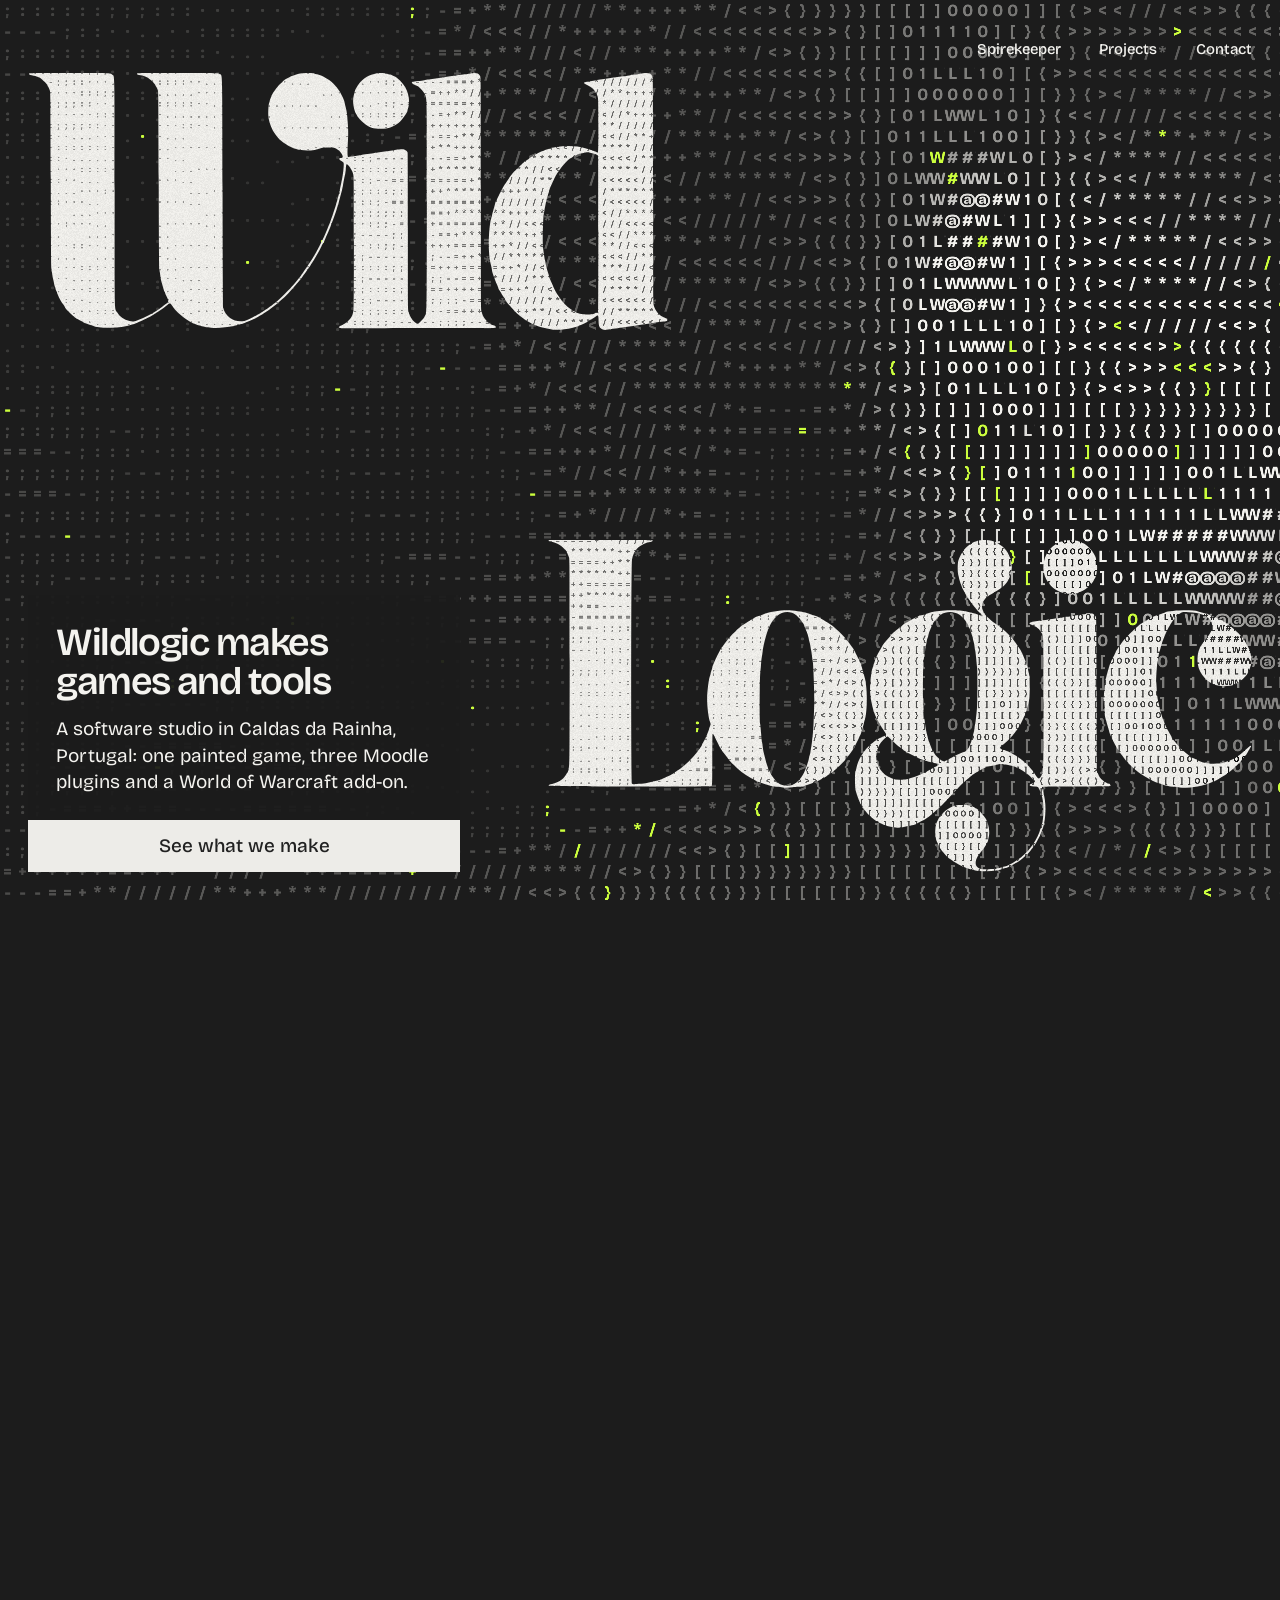
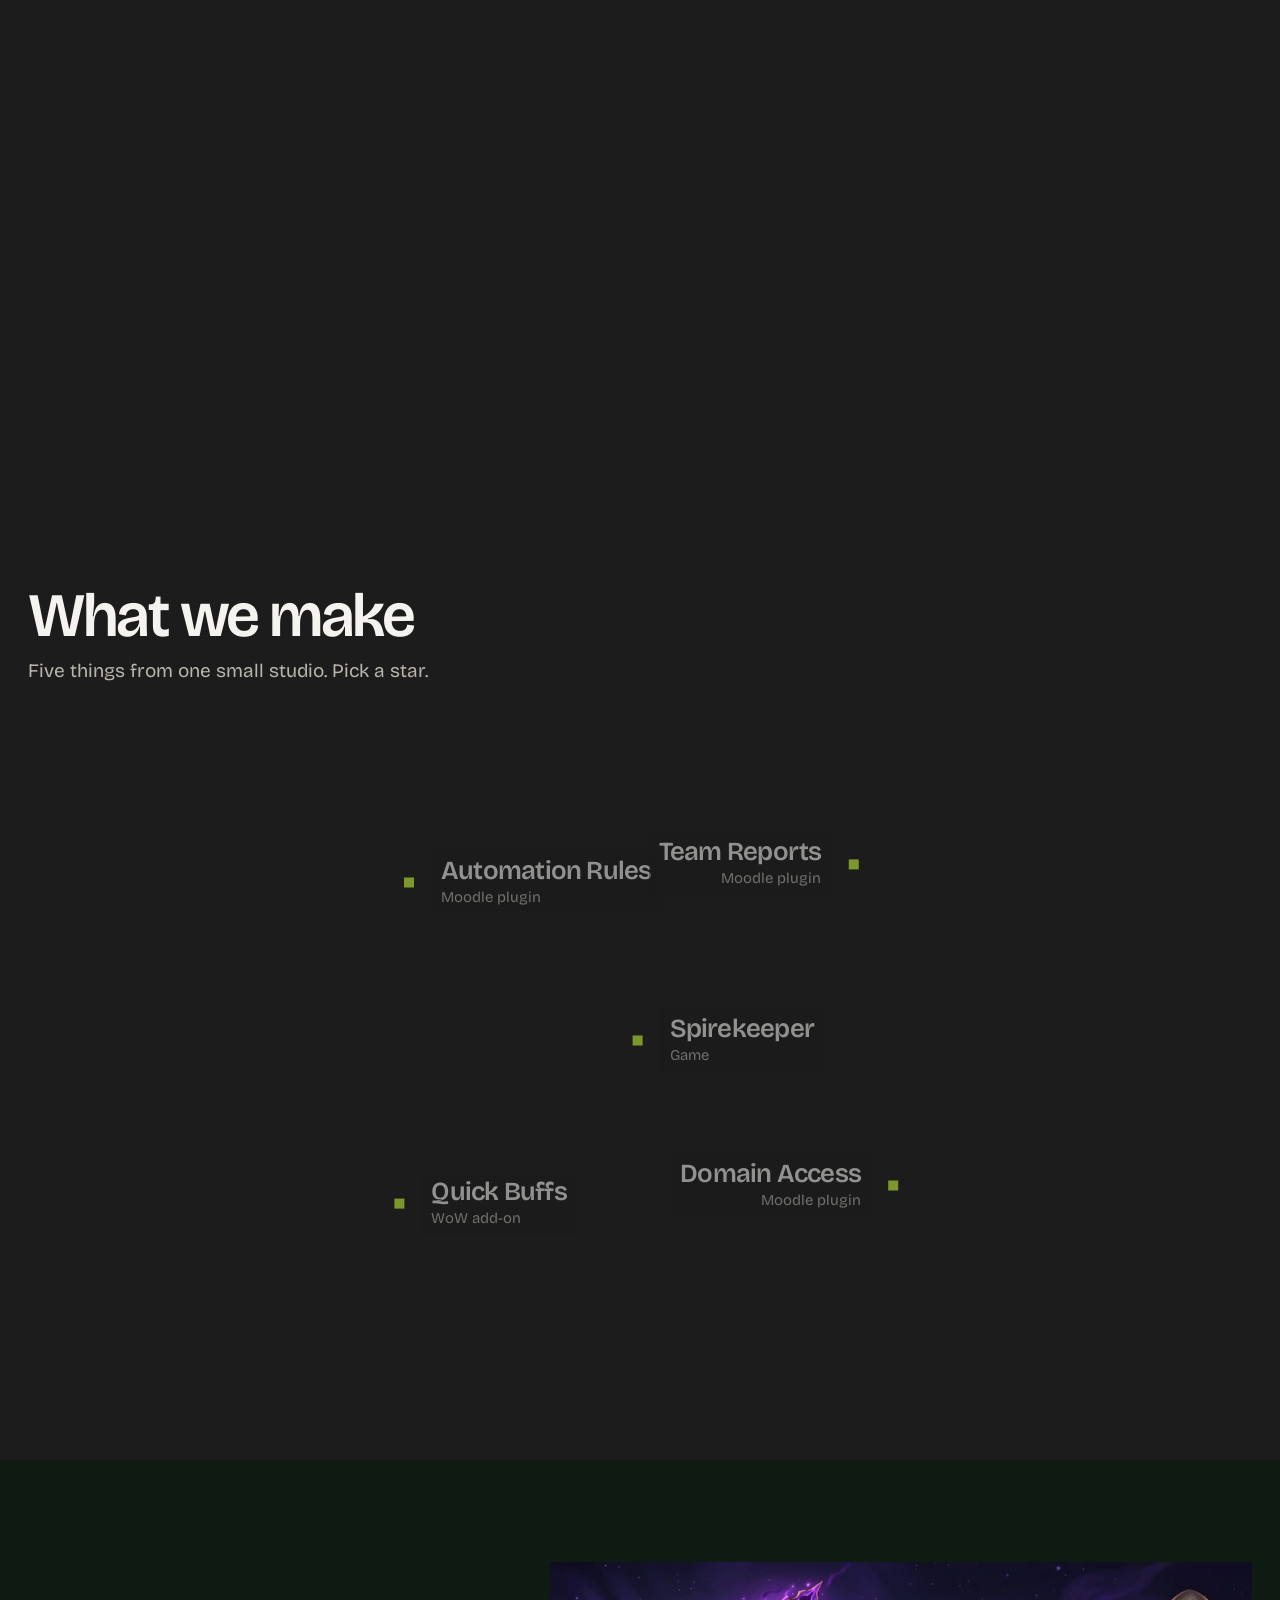
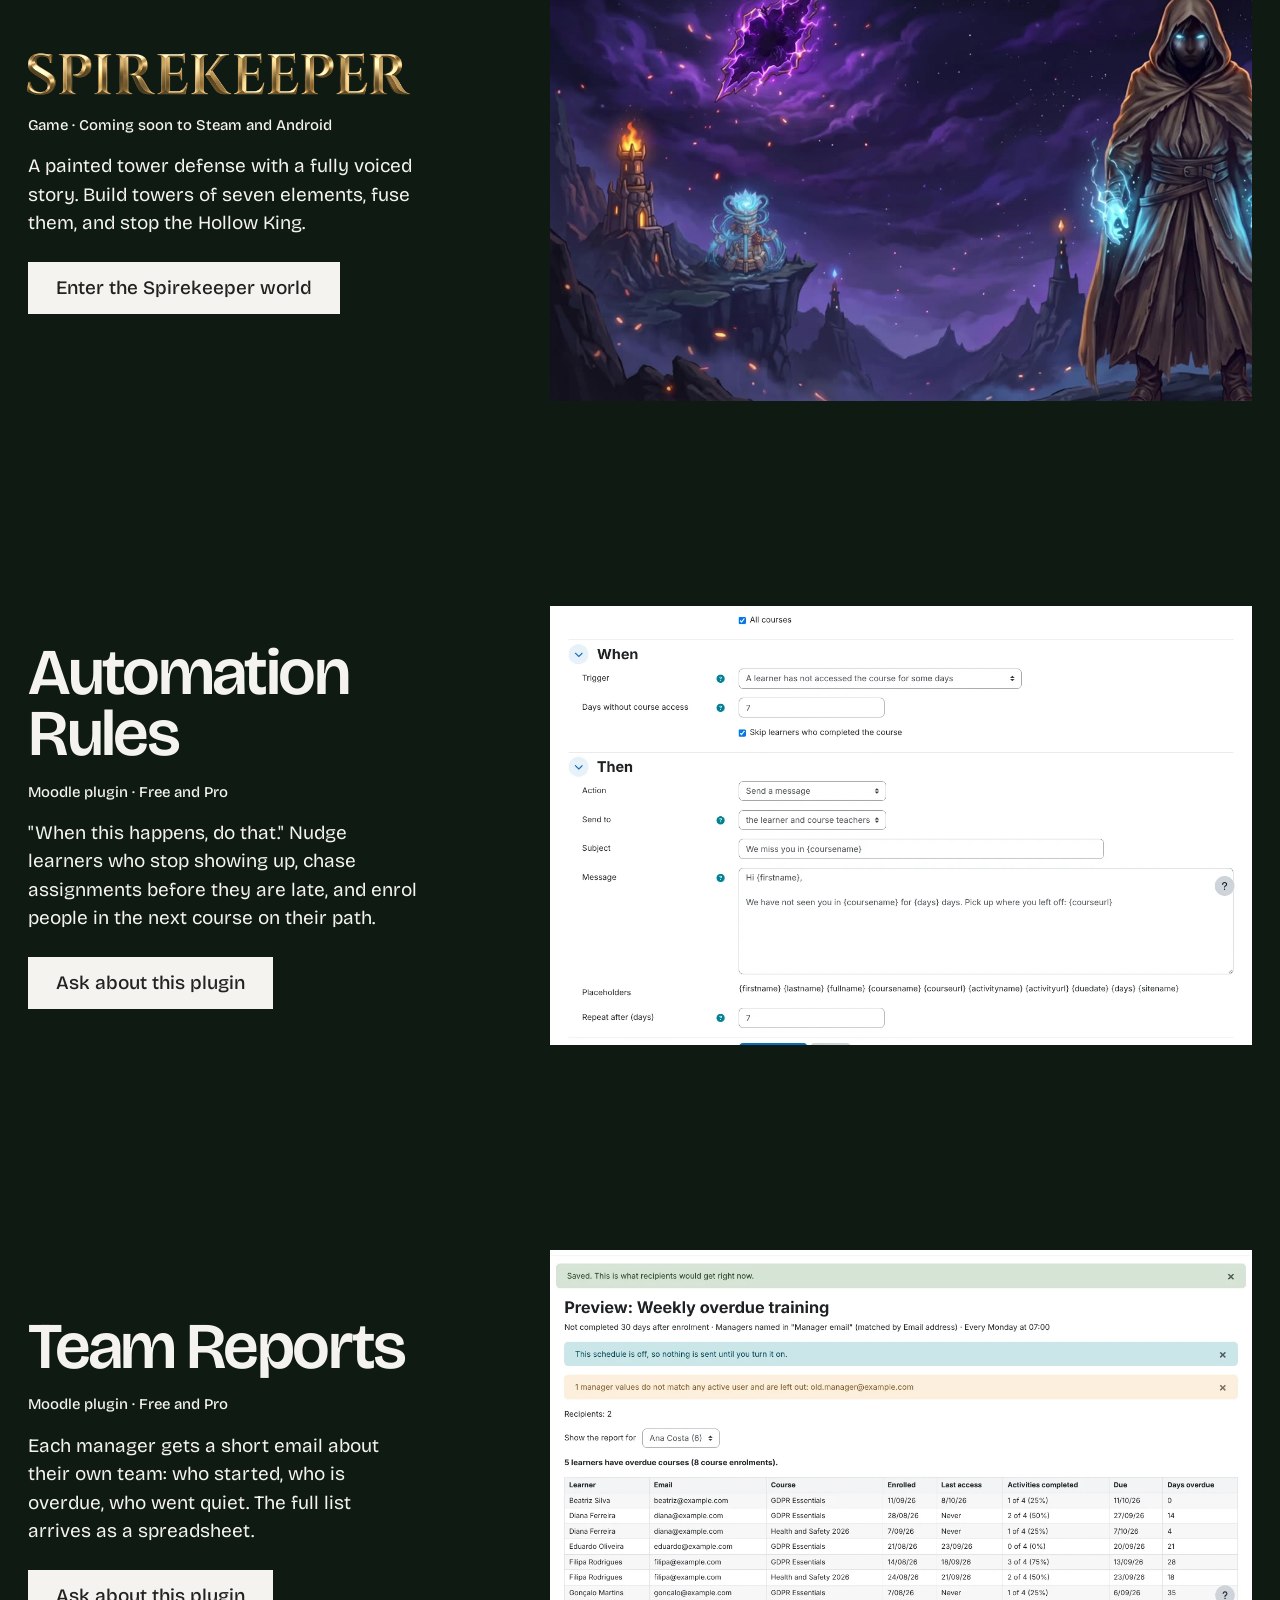
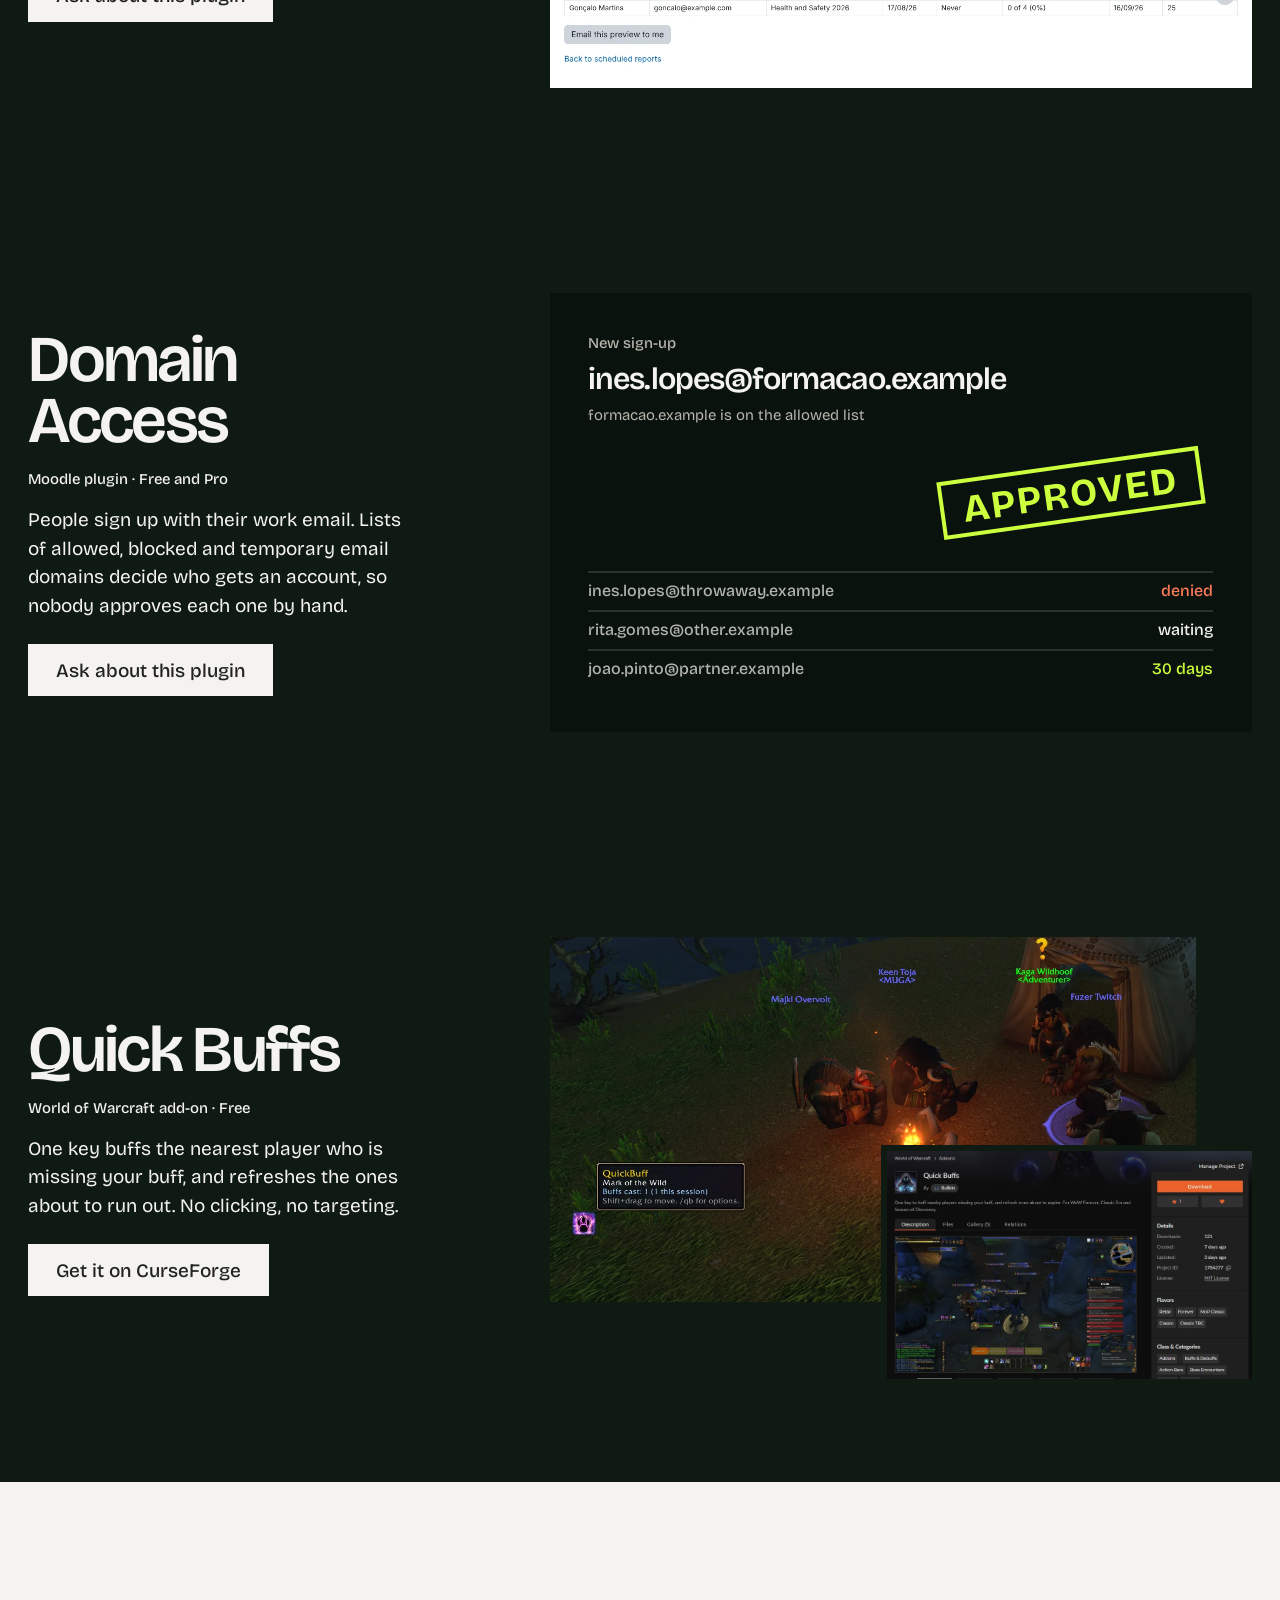
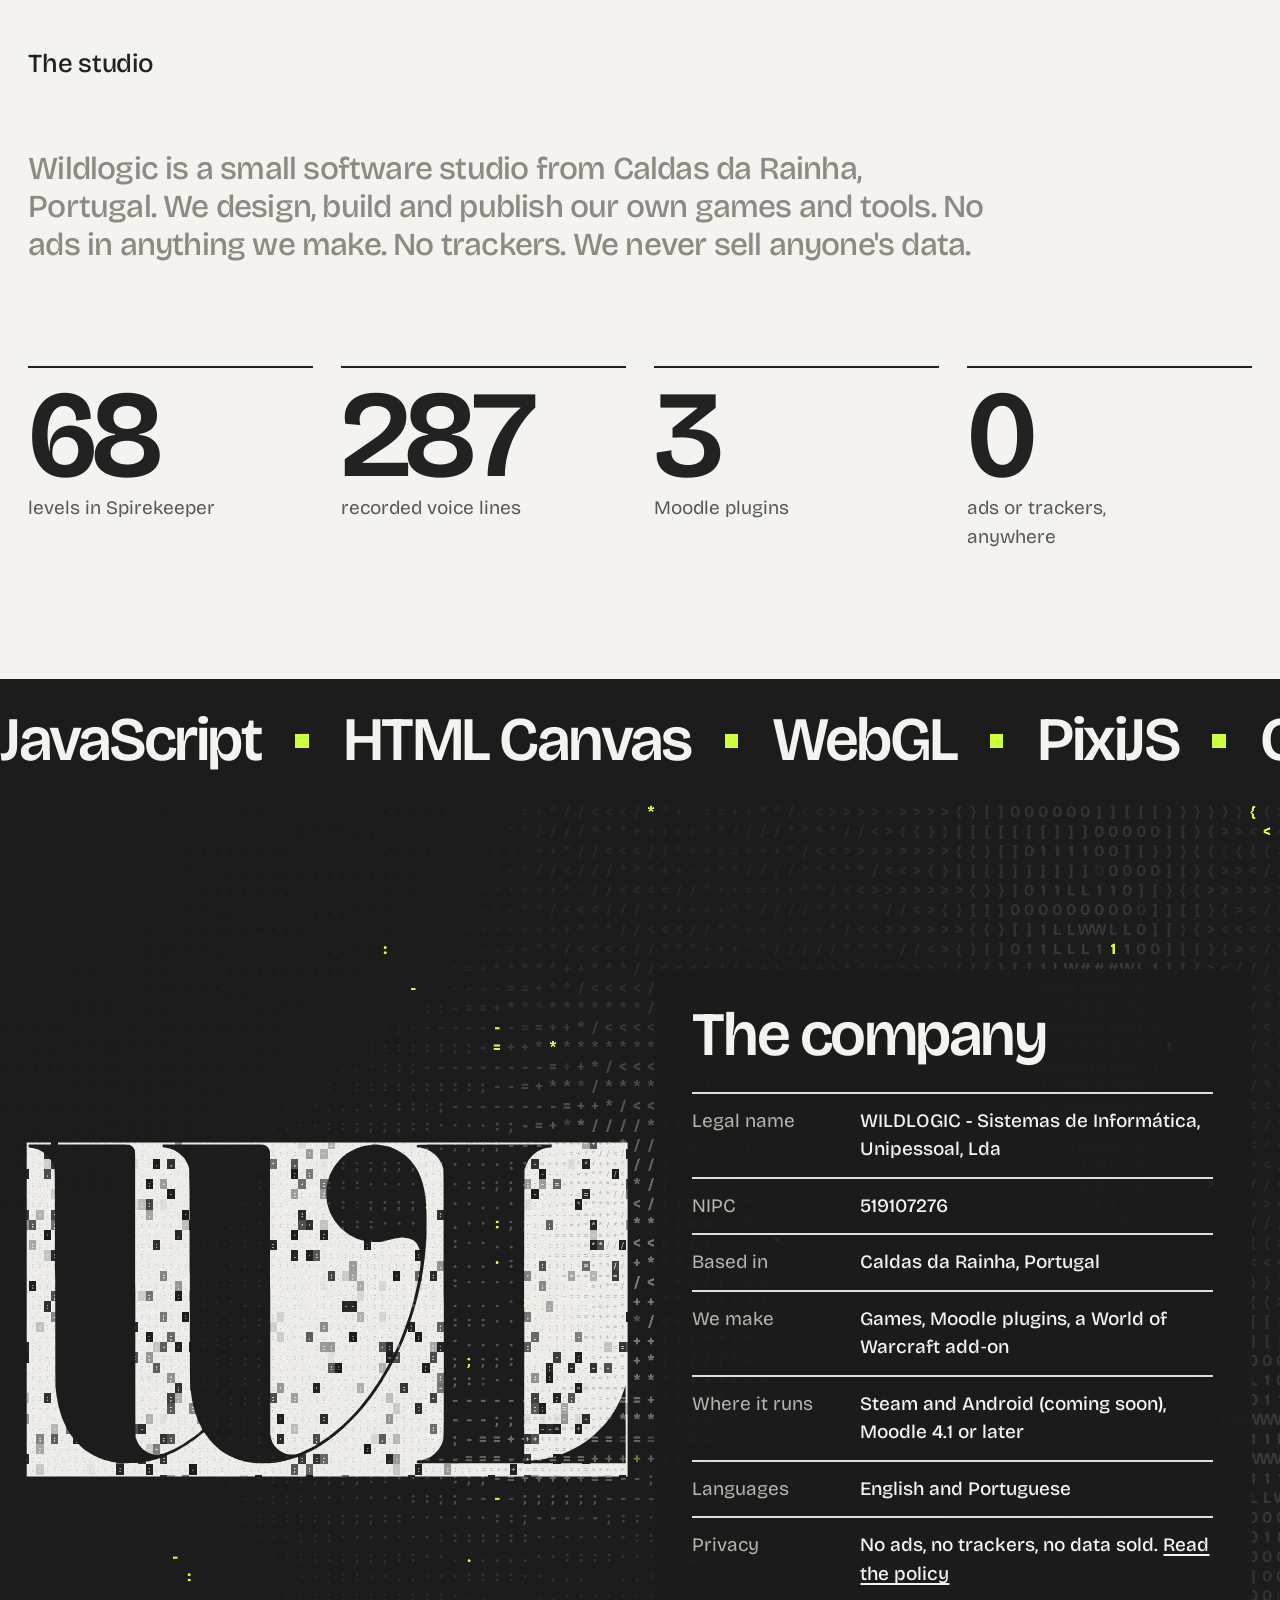
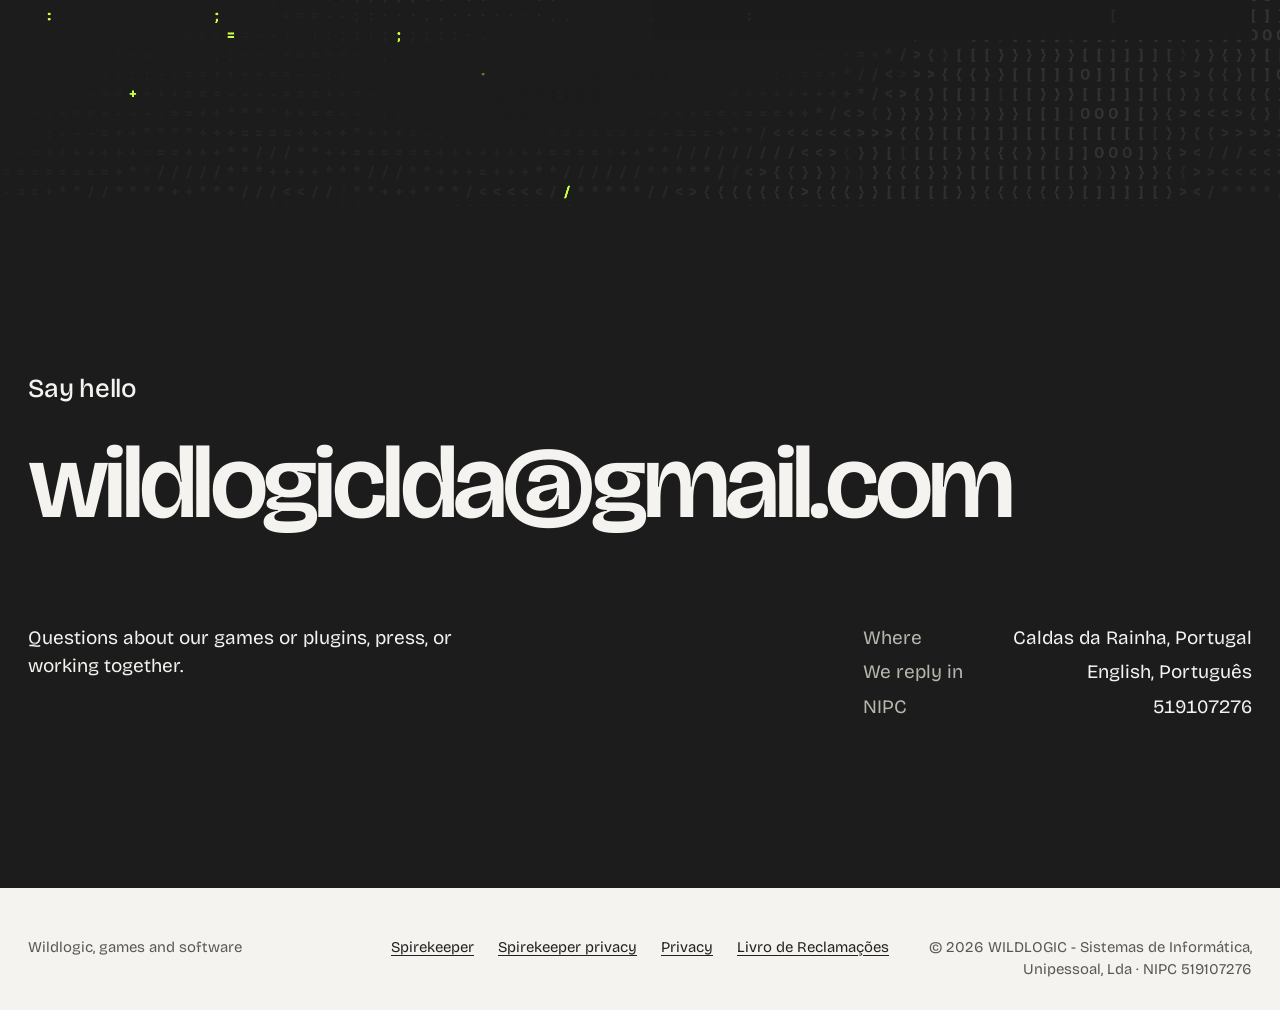
==== index.html @ 626d5bc4 "Projects: live Domain Access desk with stamps, colour blend and shutter reveal between topics, both " ====
<!doctype html>
<html lang="en">
<head>
<meta charset="utf-8">
<meta name="viewport" content="width=device-width, initial-scale=1">
<title>Wildlogic | Games and software from Portugal</title>
<meta name="description" content="Wildlogic is a studio in Caldas da Rainha, Portugal. We make Spirekeeper, Moodle plugins and the Quick Buffs add-on for World of Warcraft.">
<link rel="canonical" href="https://wildlogic.pt/">
<meta name="theme-color" content="#222222">
<meta property="og:type" content="website">
<meta property="og:site_name" content="Wildlogic">
<meta property="og:title" content="Wildlogic | Games and software from Portugal">
<meta property="og:description" content="Wildlogic is a studio in Caldas da Rainha, Portugal. We make Spirekeeper, Moodle plugins and the Quick Buffs add-on for World of Warcraft.">
<meta property="og:url" content="https://wildlogic.pt/">
<meta property="og:image" content="https://wildlogic.pt/assets/img/og.jpg">
<meta name="twitter:card" content="summary_large_image">
<link rel="icon" href="favicon.svg" type="image/svg+xml">
<link rel="apple-touch-icon" href="apple-touch-icon.png">
<link rel="preload" href="assets/fonts/bricolage-grotesque-latin-standard-normal.woff2" as="font" type="font/woff2" crossorigin>
<link rel="stylesheet" href="assets/site.css">
</head>
<body>
<a class="skip" href="#main">Skip to content</a>

<main id="main">
<nav class="nav" aria-label="Main"><a href="spirekeeper/">Spirekeeper</a><a href="./#work">Projects</a><a href="./#contact">Contact</a></nav>
<section class="hero" aria-labelledby="title">
  <div class="hero-stage">
    <canvas aria-hidden="true"></canvas>
    <div class="words" role="img" aria-label="Wild Logic"><span class="word word-wild"><svg aria-hidden="true" focusable="false" xmlns="http://www.w3.org/2000/svg" viewBox="183 90 1613 651"><path fill="currentColor" fill-rule="evenodd" d="M1506.0,739.0C1499.8,738.1 1488.4,735.8 1476.2,732.8C1466.6,730.5 1442.2,719.1 1434.4,713.3C1416.1,699.7 1410.8,695.0 1400.9,683.4C1395.7,677.4 1391.2,672.3 1390.8,672.0C1389.9,671.3 1385.8,665.1 1384.2,662.0C1383.5,660.6 1381.6,657.5 1380.0,655.0C1378.4,652.5 1376.6,649.6 1376.1,648.5C1375.6,647.4 1373.6,644.0 1371.6,641.0C1369.6,638.0 1368.0,635.1 1368.0,634.5C1368.0,634.0 1366.6,630.1 1364.9,626.0C1358.8,611.4 1357.3,607.5 1354.0,597.2C1352.9,593.8 1352.0,590.2 1352.0,589.2C1352.0,588.3 1351.2,583.7 1350.1,579.0C1346.0,561.6 1344.9,554.0 1344.1,535.5C1342.9,509.9 1346.0,469.7 1350.1,458.2C1351.1,455.2 1352.0,452.0 1352.0,450.9C1352.0,449.9 1352.9,446.2 1353.9,442.8C1356.2,435.4 1358.7,426.2 1360.1,420.3C1360.7,418.0 1361.8,415.6 1362.6,414.9C1363.4,414.3 1364.0,413.2 1364.0,412.6C1364.0,410.5 1380.4,378.5 1384.6,372.5C1386.8,369.2 1391.0,363.2 1393.8,359.1C1396.6,355.1 1400.1,350.2 1401.7,348.2C1406.4,342.2 1435.3,314.0 1438.5,312.3C1440.2,311.4 1443.1,309.5 1445.0,308.0C1451.9,302.6 1471.1,291.7 1477.9,289.4C1481.6,288.1 1486.0,286.4 1487.6,285.5C1489.2,284.7 1491.4,284.0 1492.5,284.0C1493.6,284.0 1495.6,283.3 1496.8,282.4C1498.0,281.6 1505.7,279.7 1513.8,278.4C1539.4,274.1 1567.4,275.3 1587.0,281.7C1589.5,282.5 1593.5,283.6 1595.9,284.1C1598.4,284.6 1601.4,285.7 1602.6,286.5C1603.9,287.3 1605.5,288.0 1606.2,288.0C1606.9,288.0 1609.9,289.2 1612.8,290.7C1616.4,292.5 1618.4,293.0 1619.1,292.3C1619.8,291.6 1620.1,269.3 1620.0,223.4C1619.9,155.5 1619.9,155.5 1617.4,149.1C1612.3,136.4 1606.1,129.8 1592.9,123.2C1587.3,120.4 1583.5,117.9 1583.5,117.0C1583.5,115.0 1590.6,113.3 1603.8,112.0C1609.5,111.5 1614.6,110.8 1615.2,110.4C1615.7,110.1 1622.3,109.0 1629.8,108.0C1643.0,106.3 1649.4,105.3 1664.5,103.0C1668.3,102.4 1676.7,101.2 1683.0,100.4C1689.3,99.6 1697.3,98.3 1700.8,97.5C1704.3,96.7 1709.2,96.0 1711.8,96.0C1714.4,96.0 1719.2,95.3 1722.5,94.6C1725.8,93.8 1732.4,92.8 1737.2,92.4C1747.4,91.6 1754.4,94.4 1755.6,99.8C1755.9,101.3 1756.6,103.8 1757.1,105.4C1757.6,107.1 1758.0,221.5 1758.0,389.0C1758.0,573.1 1758.3,671.5 1759.0,675.1C1761.9,690.7 1774.1,704.7 1789.0,709.8C1793.1,711.2 1794.6,712.2 1794.8,713.8C1795.3,716.8 1793.0,717.6 1779.0,719.0C1772.1,719.6 1763.8,720.8 1760.5,721.5C1757.2,722.3 1750.5,723.4 1745.5,724.0C1740.5,724.5 1732.7,725.7 1728.0,726.4C1717.9,728.1 1707.2,729.7 1693.5,731.5C1684.5,732.6 1675.1,734.0 1656.5,737.0C1636.4,740.2 1635.5,740.3 1630.1,737.9C1622.8,734.8 1620.8,730.1 1620.6,716.0C1620.4,701.6 1619.7,700.7 1612.7,706.5C1605.3,712.7 1577.6,728.0 1573.8,728.0C1573.0,728.0 1571.6,728.6 1570.5,729.4C1568.6,730.7 1563.5,732.3 1553.5,734.9C1539.4,738.5 1516.5,740.5 1506.0,739.0ZM973.2,735.2C967.9,735.0 966.0,734.6 966.0,733.5C966.0,731.8 968.7,729.0 970.4,729.0C973.3,729.0 983.8,722.4 989.3,717.2C995.6,711.0 999.4,705.3 1000.9,699.4C1001.4,697.2 1002.4,693.7 1002.9,691.5C1003.6,688.8 1004.0,632.1 1004.0,520.6C1004.0,353.8 1004.0,353.6 1001.9,346.1C998.7,334.6 987.4,319.1 985.0,323.0C984.6,323.6 983.9,328.5 983.6,333.8C983.2,339.2 982.3,346.0 981.5,349.0C979.9,355.7 978.3,363.8 976.5,374.5C975.8,378.9 974.5,385.4 973.6,389.0C972.0,395.1 971.2,398.1 966.0,417.5C960.8,436.5 956.3,449.9 946.4,475.5C945.0,479.4 943.1,484.1 942.2,486.0C939.8,491.6 937.2,497.7 935.1,502.2C934.0,504.6 931.9,509.4 930.5,513.0C929.0,516.6 927.3,520.1 926.7,520.9C926.1,521.6 923.9,525.4 922.0,529.4C917.1,538.9 911.4,549.7 908.7,554.2C907.5,556.2 904.8,560.8 902.7,564.3C900.6,567.9 898.3,571.4 897.5,572.0C896.7,572.7 896.0,573.7 896.0,574.2C896.0,575.1 889.4,584.9 882.1,595.0C879.8,598.0 876.6,602.5 874.8,605.0C868.3,614.3 843.5,643.0 835.2,650.9C813.4,671.7 803.3,680.1 784.0,693.1C772.3,701.0 771.1,701.7 768.0,703.2C766.6,703.9 763.2,705.9 760.5,707.6C757.8,709.3 752.6,711.9 749.0,713.4C745.4,714.9 740.8,717.0 738.8,718.1C736.8,719.1 734.5,720.0 733.8,720.0C733.1,720.0 731.3,720.6 729.9,721.4C727.3,722.7 715.5,726.1 700.0,730.0C684.1,733.9 657.4,735.9 644.0,734.0C640.4,733.5 633.7,732.6 629.0,732.0C624.3,731.3 619.3,730.1 617.8,729.4C616.3,728.6 614.1,728.0 612.8,728.0C611.5,728.0 608.8,727.1 606.7,726.0C604.7,724.9 602.4,724.0 601.8,724.0C594.9,724.0 566.9,704.2 555.9,691.6C552.1,687.3 547.4,681.3 545.4,678.3C541.2,672.0 540.0,671.8 533.8,676.8C527.0,682.2 521.3,686.5 515.0,691.0C510.1,694.5 506.1,697.0 493.2,704.7C487.2,708.3 463.1,720.0 461.8,720.0C461.1,720.0 459.4,720.6 458.0,721.3C450.9,725.0 429.0,730.6 411.5,733.2C394.3,735.7 361.5,734.1 349.0,730.1C346.0,729.1 340.1,727.3 336.0,726.0C328.1,723.6 325.5,722.6 323.0,721.1C313.5,715.3 307.7,712.0 307.1,712.0C304.3,712.0 276.0,685.6 276.0,682.9C276.0,682.4 273.8,678.9 271.2,675.2C268.5,671.5 265.2,666.2 263.7,663.5C259.6,655.4 256.0,647.2 256.0,645.8C256.0,645.1 255.1,643.1 254.0,641.5C252.9,639.9 252.0,637.5 252.0,636.2C252.0,634.9 251.3,632.6 250.5,631.0C249.7,629.4 248.6,625.3 248.1,621.8C247.5,618.3 246.6,613.9 246.0,612.0C245.4,610.1 244.0,601.8 242.8,593.5C240.6,578.6 240.6,577.4 240.0,360.0C239.4,141.5 239.4,141.5 237.2,135.0C235.9,131.5 234.3,127.8 233.5,127.0C232.7,126.1 232.0,124.8 232.0,124.1C232.0,120.4 213.1,103.0 209.1,103.0C208.3,103.0 206.9,102.4 206.1,101.7C204.5,100.3 199.0,98.7 192.0,97.5C186.0,96.4 185.0,95.9 185.0,93.9C185.0,92.0 186.9,92.0 287.3,92.0C389.6,92.0 389.6,92.0 393.7,95.0C401.7,100.9 401.0,73.1 401.0,392.1C401.0,702.1 400.7,683.8 406.4,694.1C413.5,706.7 424.2,714.4 438.7,717.4C445.4,718.8 446.5,718.7 453.9,717.0C462.8,714.8 479.6,707.4 491.5,700.4C493.7,699.1 496.7,697.4 498.2,696.5C501.7,694.5 516.6,684.4 520.2,681.6C521.7,680.5 525.6,677.5 528.9,675.0C537.8,668.3 538.0,667.1 532.6,656.5C530.0,651.7 528.0,646.9 528.0,645.9C528.0,644.9 527.6,643.9 527.1,643.5C526.2,643.0 525.7,641.8 522.0,629.0C517.6,613.9 516.9,610.7 516.0,602.8C515.5,598.2 514.5,592.2 513.8,589.5C512.9,585.7 512.5,530.1 512.0,362.0C511.4,143.6 511.4,139.4 509.4,134.5C508.4,131.8 506.7,128.4 505.7,127.0C504.8,125.7 504.0,124.0 504.0,123.4C504.0,121.7 496.7,113.5 490.4,108.3C483.6,102.5 473.4,98.5 462.5,97.1C458.3,96.6 457.4,96.1 457.2,94.2C456.9,92.0 456.9,92.0 559.2,92.0C661.6,92.0 661.6,92.0 665.8,94.7C673.1,99.4 672.4,74.2 673.0,391.5C673.4,606.2 673.9,680.7 674.8,684.2C681.5,711.3 713.1,725.9 737.7,713.2C738.7,712.6 744.0,710.1 749.5,707.5C755.0,704.9 760.2,702.2 761.0,701.5C761.8,700.8 765.0,699.0 768.0,697.4C771.0,695.9 775.3,693.2 777.5,691.5C779.7,689.8 784.0,686.8 787.0,684.8C790.0,682.8 795.4,678.9 799.0,676.1C802.6,673.3 807.7,669.4 810.3,667.3C815.7,663.1 844.6,634.2 851.2,626.3C864.1,610.9 867.8,606.4 870.7,602.2C872.5,599.6 875.3,595.7 876.9,593.5C879.7,589.8 892.5,570.9 897.6,563.0C909.5,544.5 928.1,508.0 937.6,484.0C939.5,479.3 941.5,474.6 942.0,473.5C943.0,471.3 943.8,469.1 950.4,450.0C956.1,433.6 959.3,423.4 962.0,413.0C963.2,408.3 964.9,402.0 965.8,399.0C966.6,396.0 967.7,391.5 968.1,389.0C969.0,384.2 971.3,372.8 973.6,362.0C976.8,347.0 979.3,322.2 978.1,318.7C977.7,317.7 975.2,315.6 972.5,314.2C966.3,310.9 965.3,306.5 970.5,306.4C977.0,306.3 977.5,303.7 972.9,295.5C969.4,289.3 965.9,286.1 958.6,282.2C953.7,279.6 952.9,279.5 939.5,279.7C931.4,279.8 924.2,280.3 922.5,281.0C904.1,288.4 877.5,289.5 858.4,283.8C841.5,278.7 820.5,265.5 812.2,254.7C810.7,252.7 807.7,248.8 805.4,245.8C798.0,236.2 791.5,220.5 788.9,206.0C787.3,197.4 788.3,171.2 790.3,167.5C791.2,165.8 792.0,163.4 792.0,162.0C792.0,160.6 792.9,157.8 794.0,155.7C795.1,153.7 796.0,151.5 796.0,150.9C796.0,146.7 810.1,126.6 817.9,119.6C819.8,117.9 822.3,115.6 823.4,114.5C830.6,107.3 848.0,98.7 862.5,94.9C872.8,92.3 901.4,91.4 904.1,93.7C904.9,94.3 907.7,95.1 910.4,95.5C918.1,96.7 932.2,103.3 942.5,110.5C955.1,119.4 968.7,136.7 975.1,152.0C975.7,153.4 976.9,155.9 977.7,157.7C978.6,159.4 979.6,162.6 980.1,164.7C980.5,166.8 981.7,171.4 982.5,175.0C986.5,191.1 987.1,195.4 988.6,218.6C989.8,238.5 989.9,246.7 989.1,260.7C987.5,286.2 987.6,302.9 989.4,303.6C990.2,303.9 993.5,303.5 996.7,302.6C1000.0,301.8 1006.7,300.8 1011.6,300.4C1016.5,300.0 1021.5,299.3 1022.8,298.9C1024.1,298.4 1031.0,297.3 1038.2,296.5C1045.5,295.6 1053.2,294.5 1055.4,294.0C1057.7,293.5 1063.5,292.6 1068.5,292.0C1073.5,291.5 1081.1,290.4 1085.5,289.6C1089.9,288.7 1095.3,288.0 1097.5,288.0C1099.7,288.0 1104.2,287.3 1107.5,286.5C1110.8,285.7 1117.1,284.8 1121.5,284.5C1129.1,283.9 1129.7,284.0 1134.1,286.9C1137.5,289.1 1138.9,290.7 1139.4,293.0C1139.7,294.8 1140.0,384.2 1140.0,491.8C1140.0,687.3 1140.0,687.3 1142.2,695.4C1144.4,703.2 1145.8,706.1 1151.7,714.4C1154.9,718.7 1162.0,724.0 1164.7,724.0C1166.6,724.0 1176.8,714.0 1180.9,708.1C1182.2,706.2 1184.2,702.0 1185.4,698.6C1187.5,692.5 1187.5,692.5 1187.8,427.5C1188.1,133.5 1188.6,156.9 1181.7,143.7C1177.6,135.8 1165.9,124.0 1162.3,124.0C1159.6,124.0 1150.0,118.4 1150.0,116.9C1150.0,114.7 1150.6,114.5 1165.7,112.5C1171.9,111.7 1178.9,110.6 1181.2,110.1C1183.6,109.6 1188.9,108.8 1193.0,108.5C1197.1,108.1 1204.9,107.0 1210.2,105.9C1215.5,104.9 1221.7,104.0 1224.0,104.0C1226.3,104.0 1231.1,103.3 1234.8,102.5C1238.5,101.7 1246.0,100.6 1251.5,100.0C1257.0,99.4 1263.1,98.5 1265.0,98.0C1266.9,97.5 1273.4,96.6 1279.3,96.0C1285.2,95.4 1291.2,94.5 1292.5,94.0C1293.8,93.5 1298.9,92.8 1303.7,92.5C1313.9,91.8 1317.9,93.2 1321.7,98.9C1324.0,102.3 1324.0,102.3 1324.0,394.3C1324.0,685.8 1324.0,686.2 1326.1,694.8C1328.8,705.9 1332.7,712.1 1343.8,722.1C1346.8,724.8 1353.0,728.0 1355.4,728.0C1358.7,728.0 1362.5,731.3 1361.7,733.3C1361.1,734.9 1353.9,735.0 1271.3,735.1C1221.9,735.2 1136.3,735.3 1081.0,735.4C1025.7,735.4 977.2,735.4 973.2,735.2ZM1610.7,698.0C1612.8,696.9 1615.5,696.0 1616.7,696.0C1617.9,696.0 1619.1,695.6 1619.5,695.1C1619.8,694.6 1620.0,605.6 1620.0,497.3C1620.1,313.6 1620.0,300.4 1618.4,299.3C1616.5,297.9 1610.4,296.0 1599.2,293.4C1592.1,291.6 1591.8,291.7 1582.7,293.8C1577.7,295.0 1572.5,296.0 1571.2,296.0C1569.9,296.0 1565.3,298.1 1560.9,300.8C1556.5,303.4 1551.5,306.3 1549.8,307.2C1539.1,313.0 1516.6,341.6 1508.5,359.5C1506.5,363.9 1503.8,369.8 1502.5,372.5C1498.5,381.0 1496.0,387.2 1496.0,388.9C1496.0,389.8 1495.1,393.2 1494.0,396.5C1489.3,411.0 1488.4,415.1 1482.4,449.0C1480.4,460.5 1479.3,519.6 1480.8,533.0C1482.2,544.7 1484.9,562.2 1485.6,564.0C1485.9,564.8 1486.8,569.1 1487.5,573.5C1488.3,577.9 1489.5,583.5 1490.3,586.0C1494.6,598.9 1496.0,603.7 1496.0,605.1C1496.0,606.7 1498.0,611.8 1502.2,621.0C1503.4,623.5 1505.1,627.3 1506.0,629.5C1509.4,637.2 1513.1,644.5 1514.9,647.0C1515.9,648.4 1519.4,653.5 1522.6,658.4C1537.3,680.8 1561.3,698.0 1581.0,700.4C1589.8,701.5 1606.8,700.1 1610.7,698.0ZM1058.5,232.0C1044.8,230.3 1033.6,223.8 1019.3,209.1C1015.9,205.6 1012.8,201.8 1012.4,200.6C1012.1,199.5 1011.2,197.8 1010.5,197.0C1006.6,192.6 1002.0,174.2 1002.0,163.3C1002.0,152.2 1006.6,133.9 1010.7,128.9C1011.4,128.1 1012.0,127.0 1012.0,126.7C1012.0,126.3 1014.0,123.3 1016.3,120.0C1026.8,105.7 1042.3,96.4 1062.0,92.8C1068.9,91.6 1084.6,92.5 1089.4,94.5C1091.3,95.3 1094.0,96.0 1095.3,96.0C1096.7,96.0 1098.9,96.9 1100.3,98.0C1101.7,99.1 1103.4,100.0 1104.1,100.0C1106.6,100.0 1116.7,107.5 1123.5,114.5C1139.5,130.8 1147.1,159.0 1141.1,179.0C1139.9,182.7 1139.0,186.5 1139.0,187.4C1139.0,190.9 1128.9,206.1 1121.8,213.0C1114.5,220.1 1108.5,223.9 1095.6,229.4C1088.3,232.6 1072.1,233.7 1058.5,232.0Z"/></svg></span><span class="word word-logic"><svg aria-hidden="true" focusable="false" xmlns="http://www.w3.org/2000/svg" viewBox="71 765 1837 869"><path fill="currentColor" fill-rule="evenodd" d="M1198.0,1631.9C1192.8,1631.5 1186.5,1630.5 1184.1,1629.6C1181.7,1628.7 1178.9,1628.0 1177.9,1628.0C1168.9,1628.0 1136.7,1613.2 1124.3,1603.3C1122.0,1601.5 1119.8,1600.0 1119.3,1600.0C1117.7,1600.0 1103.3,1584.6 1097.8,1577.0C1094.8,1572.9 1091.1,1566.3 1089.5,1562.5C1088.0,1558.7 1086.3,1554.9 1085.7,1554.2C1084.2,1552.3 1081.6,1535.5 1081.7,1527.5C1081.7,1512.4 1087.2,1497.9 1097.4,1485.3C1104.1,1477.1 1112.3,1470.6 1121.5,1466.0C1133.6,1460.1 1136.7,1459.5 1153.7,1459.6C1168.0,1459.7 1169.4,1459.8 1176.2,1462.5C1180.2,1464.1 1184.2,1465.9 1185.0,1466.6C1185.8,1467.2 1187.6,1468.1 1188.9,1468.5C1194.1,1470.1 1210.3,1488.0 1214.9,1497.2C1222.0,1511.7 1224.8,1530.8 1221.5,1543.3C1220.7,1546.5 1220.0,1549.8 1220.0,1550.7C1220.0,1554.9 1210.5,1571.1 1203.0,1579.6C1184.5,1600.5 1182.1,1618.5 1196.9,1625.3C1206.1,1629.6 1246.1,1627.1 1256.9,1621.6C1258.5,1620.7 1260.8,1620.0 1262.0,1620.0C1265.2,1620.0 1275.3,1615.5 1286.9,1608.7C1314.2,1593.1 1334.6,1570.8 1349.4,1540.5C1352.9,1533.2 1354.2,1529.6 1358.0,1517.0C1359.2,1512.9 1360.6,1508.2 1361.2,1506.5C1361.8,1504.8 1362.8,1496.5 1363.6,1488.0C1366.0,1459.3 1362.9,1437.8 1353.3,1418.3C1350.0,1411.5 1350.2,1411.6 1339.1,1411.0C1331.5,1410.6 1329.5,1410.2 1328.6,1408.7C1327.3,1406.5 1330.0,1404.0 1333.6,1404.0C1336.1,1404.0 1341.0,1400.4 1341.0,1398.6C1341.0,1396.7 1328.3,1383.4 1321.0,1377.5C1306.1,1365.5 1287.1,1356.8 1272.0,1354.9C1268.4,1354.5 1262.7,1353.6 1259.2,1353.0C1254.1,1352.1 1251.9,1352.2 1247.7,1353.4C1244.8,1354.3 1238.5,1355.6 1233.5,1356.4C1216.1,1359.4 1214.2,1360.0 1202.4,1366.8C1196.0,1370.5 1188.3,1374.8 1185.4,1376.5C1182.5,1378.2 1176.6,1382.6 1172.3,1386.4C1168.0,1390.2 1161.4,1396.0 1157.5,1399.4C1153.7,1402.7 1149.0,1407.3 1147.0,1409.4C1145.1,1411.5 1140.6,1416.3 1137.0,1420.0C1133.4,1423.7 1124.7,1433.0 1117.5,1440.6C1096.6,1462.9 1094.0,1465.4 1070.5,1485.7C1063.3,1491.8 1055.2,1497.3 1048.0,1500.8C1044.1,1502.8 1033.8,1508.4 1031.0,1510.1C1029.6,1511.0 1022.9,1512.7 1016.0,1514.0C1009.1,1515.2 1000.2,1516.9 996.2,1517.7C991.8,1518.6 986.6,1519.0 983.2,1518.7C971.6,1517.6 958.2,1515.1 955.2,1513.6C953.5,1512.7 951.3,1512.0 950.3,1512.0C949.3,1512.0 945.5,1510.5 942.0,1508.6C938.4,1506.7 933.1,1503.9 930.2,1502.4C922.3,1498.2 907.5,1485.4 901.8,1477.8C900.8,1476.5 898.1,1473.1 895.8,1470.1C888.8,1461.1 882.2,1448.1 878.4,1435.5C877.1,1431.1 875.2,1425.1 874.3,1422.1C872.0,1414.9 871.7,1375.3 873.9,1370.5C874.6,1368.8 875.8,1364.8 876.5,1361.5C881.3,1339.8 896.5,1315.5 915.2,1299.9C922.9,1293.5 937.2,1284.0 939.2,1284.0C940.0,1284.0 941.1,1283.5 941.6,1283.0C942.2,1282.4 945.1,1281.1 948.1,1280.1C954.5,1277.8 955.2,1276.0 951.6,1271.0C939.2,1253.6 926.6,1231.3 923.5,1221.0C923.1,1219.6 922.4,1218.0 922.0,1217.5C921.5,1217.0 920.7,1214.2 920.2,1211.5C919.6,1208.8 918.4,1204.0 917.6,1201.0C911.1,1177.3 909.8,1150.1 913.9,1125.0C914.4,1122.0 915.1,1116.8 915.5,1113.5C915.9,1110.2 917.0,1105.6 918.0,1103.2C919.1,1100.8 920.2,1097.2 920.6,1095.2C921.0,1093.2 921.8,1090.4 922.5,1089.0C923.2,1087.6 924.2,1084.4 924.9,1081.8C925.9,1077.5 930.5,1067.9 936.3,1057.7C937.5,1055.7 940.0,1051.2 941.9,1047.7C945.4,1041.2 951.9,1032.8 962.0,1022.0C965.3,1018.4 968.0,1015.2 968.0,1014.9C968.0,1013.3 977.0,1005.2 985.8,998.7C987.5,997.5 991.9,994.0 995.7,990.9C999.4,987.8 1003.7,984.7 1005.2,983.9C1006.7,983.1 1011.8,980.4 1016.7,977.9C1021.5,975.4 1028.0,972.1 1031.0,970.6C1034.0,969.1 1037.4,967.3 1038.5,966.7C1039.6,966.1 1042.8,965.1 1045.5,964.4C1050.5,963.1 1057.7,960.9 1063.5,958.9C1072.3,955.8 1086.7,953.4 1106.1,951.9C1123.8,950.5 1154.4,951.8 1161.6,954.3C1163.7,955.1 1167.9,956.0 1170.9,956.4C1173.9,956.8 1177.6,957.8 1179.1,958.6C1180.6,959.3 1183.1,960.0 1184.5,960.0C1185.9,960.0 1188.7,960.8 1190.8,961.9C1192.8,962.9 1196.0,964.1 1197.7,964.5C1199.5,964.8 1201.2,965.6 1201.5,966.1C1202.2,967.2 1206.0,967.3 1206.0,966.2C1206.0,965.4 1200.6,959.5 1198.7,958.3C1196.4,956.8 1183.8,942.4 1177.1,933.5C1170.6,924.9 1161.1,910.2 1158.4,904.5C1156.9,901.2 1155.1,897.8 1154.4,897.0C1153.7,896.2 1152.5,893.7 1151.7,891.5C1146.5,877.5 1144.7,872.2 1144.0,868.1C1143.5,865.6 1142.6,861.2 1141.9,858.5C1139.9,849.9 1140.2,827.4 1142.4,821.0C1149.6,800.0 1162.7,783.3 1177.5,776.3C1179.2,775.5 1181.6,774.2 1183.0,773.5C1184.4,772.7 1186.3,772.0 1187.3,772.0C1188.3,772.0 1190.5,771.2 1192.3,770.3C1197.9,767.4 1220.1,767.2 1229.2,770.0C1250.1,776.4 1266.8,790.3 1273.9,807.0C1275.7,811.1 1277.5,815.3 1278.1,816.3C1278.6,817.3 1279.5,821.5 1280.0,825.8C1280.6,830.0 1281.3,834.9 1281.6,836.5C1282.7,842.8 1278.2,862.6 1273.9,870.0C1273.4,870.8 1272.1,873.2 1271.0,875.3C1265.2,886.0 1251.2,897.3 1231.4,907.5C1219.5,913.5 1210.3,921.6 1206.2,929.8C1203.3,935.4 1203.2,945.8 1206.0,951.5C1207.1,953.7 1207.9,955.9 1208.0,956.4C1208.1,959.9 1224.9,976.4 1236.5,984.5C1255.9,998.0 1264.2,1004.9 1277.3,1018.5C1283.0,1024.5 1295.2,1040.7 1299.6,1048.1C1300.2,1049.2 1301.4,1050.8 1302.2,1051.7C1305.9,1056.1 1318.2,1084.2 1319.9,1092.2C1320.4,1094.3 1321.2,1096.6 1321.9,1097.3C1322.5,1098.1 1323.3,1100.9 1323.6,1103.6C1323.9,1106.3 1325.1,1112.1 1326.3,1116.5C1328.1,1123.6 1328.3,1127.7 1328.4,1151.5C1328.4,1179.6 1327.4,1188.6 1322.3,1204.0C1321.5,1206.5 1320.5,1210.3 1320.0,1212.5C1319.5,1214.7 1318.4,1217.8 1317.6,1219.5C1316.7,1221.2 1316.0,1223.2 1316.0,1224.0C1316.0,1224.9 1315.4,1226.4 1314.6,1227.5C1313.9,1228.6 1311.7,1233.2 1309.7,1237.7C1307.7,1242.2 1304.8,1247.8 1303.3,1250.2C1301.8,1252.6 1300.0,1255.6 1299.3,1257.0C1298.6,1258.4 1296.8,1261.1 1295.2,1263.1C1283.6,1278.4 1280.3,1282.5 1275.2,1287.6C1267.7,1295.2 1253.0,1308.0 1251.9,1308.0C1251.4,1308.0 1251.0,1308.9 1251.0,1310.0C1251.0,1312.1 1257.4,1316.0 1260.9,1316.0C1263.9,1316.0 1278.4,1322.6 1290.5,1329.5C1297.7,1333.6 1320.2,1350.8 1321.7,1353.3C1322.1,1354.1 1325.3,1357.8 1328.7,1361.6C1336.6,1370.3 1340.0,1374.6 1340.0,1375.6C1340.0,1376.1 1342.2,1379.7 1344.8,1383.5C1351.5,1393.3 1352.9,1393.1 1359.5,1382.0C1364.5,1373.5 1364.5,1373.5 1364.5,1197.0C1364.5,1020.5 1364.5,1020.5 1360.7,1013.0C1354.2,1000.0 1347.7,994.7 1330.2,987.9C1323.7,985.3 1331.0,981.3 1344.5,980.0C1348.9,979.6 1357.2,978.5 1363.0,977.6C1384.4,974.2 1392.7,973.0 1401.5,972.0C1406.5,971.5 1412.0,970.6 1413.8,970.1C1415.5,969.6 1420.7,968.8 1425.3,968.5C1429.8,968.1 1436.0,967.2 1439.0,966.4C1442.0,965.7 1449.3,964.6 1455.1,964.0C1460.9,963.4 1467.2,962.5 1469.1,962.0C1471.0,961.4 1477.0,960.7 1482.6,960.3C1492.6,959.7 1492.6,959.7 1496.4,963.0C1498.5,964.9 1500.7,967.5 1501.3,968.9C1502.2,970.8 1502.6,1023.8 1503.0,1172.6C1503.5,1356.8 1503.6,1373.9 1505.1,1375.6C1506.0,1376.7 1507.1,1378.6 1507.5,1379.8C1510.4,1389.4 1525.3,1402.2 1536.1,1404.4C1539.0,1405.0 1540.4,1408.2 1538.7,1409.9C1537.9,1410.7 1511.4,1411.0 1449.3,1411.0C1373.6,1411.0 1360.9,1411.2 1360.4,1412.4C1360.1,1413.2 1360.7,1416.9 1361.9,1420.7C1366.8,1437.6 1368.0,1443.4 1369.0,1456.3C1370.3,1473.0 1368.8,1496.9 1365.9,1507.5C1360.4,1526.8 1356.7,1538.0 1354.9,1540.5C1354.4,1541.1 1352.0,1545.6 1349.5,1550.5C1344.3,1560.6 1339.0,1569.0 1336.5,1571.0C1335.6,1571.8 1332.8,1575.2 1330.3,1578.7C1324.6,1586.7 1303.7,1605.0 1296.0,1608.8C1294.6,1609.5 1292.3,1610.8 1290.8,1611.8C1286.1,1614.9 1277.0,1620.0 1276.3,1620.0C1275.8,1620.1 1273.7,1620.9 1271.5,1622.0C1269.3,1623.1 1266.7,1623.9 1265.7,1624.0C1264.7,1624.0 1262.3,1624.7 1260.2,1625.6C1246.2,1631.6 1222.9,1633.9 1198.0,1631.9ZM680.5,1413.4C676.1,1412.7 670.2,1412.1 667.3,1412.1C661.8,1412.0 652.9,1410.5 649.5,1409.0C647.3,1408.1 640.2,1405.7 633.0,1403.5C630.5,1402.8 626.7,1401.4 624.5,1400.6C622.3,1399.8 619.9,1399.1 619.2,1399.0C618.0,1399.0 608.0,1393.3 586.9,1380.7C577.1,1374.8 549.7,1350.2 543.2,1341.5C541.9,1339.8 536.6,1332.7 531.2,1325.5C521.9,1313.1 518.9,1307.7 506.0,1280.8C502.8,1274.0 501.7,1272.8 500.7,1275.4C500.4,1276.2 500.1,1306.4 500.1,1342.6C500.1,1403.9 500.0,1408.6 498.4,1409.7C495.3,1411.9 74.2,1411.6 73.3,1409.4C72.4,1406.9 75.2,1405.3 82.2,1404.6C89.8,1403.7 100.8,1398.6 108.3,1392.5C113.1,1388.6 115.1,1386.2 119.5,1378.9C120.1,1378.0 121.1,1376.5 121.8,1375.7C122.5,1374.9 124.1,1370.5 125.5,1366.0C128.0,1357.6 128.0,1357.6 128.0,1087.9C128.0,818.2 128.0,818.2 125.6,811.9C120.5,798.5 118.5,795.4 109.0,786.3C101.8,779.4 84.4,772.0 75.3,772.0C73.7,772.0 73.0,771.4 73.0,770.0C73.0,768.9 73.6,768.0 74.2,768.0C74.9,768.0 135.8,768.0 209.4,768.0C305.9,767.9 343.6,768.2 344.4,769.0C346.0,770.7 342.4,773.0 338.1,773.0C329.5,773.1 312.7,781.3 305.3,789.1C297.0,797.9 292.7,806.6 290.6,819.0C288.0,834.1 288.2,1402.0 290.8,1404.3C292.4,1405.8 293.7,1405.9 300.1,1405.0C304.2,1404.5 311.1,1404.0 315.5,1404.0C323.2,1404.0 333.8,1401.9 346.8,1397.9C350.2,1396.9 353.9,1396.0 354.9,1396.0C356.7,1396.0 368.3,1391.9 371.7,1390.1C372.7,1389.6 376.4,1387.8 380.0,1386.2C383.6,1384.6 388.8,1382.2 391.5,1381.0C394.2,1379.7 398.3,1377.4 400.5,1375.8C402.7,1374.3 408.1,1370.6 412.5,1367.8C425.0,1359.7 444.0,1342.1 454.8,1328.7C464.2,1316.9 473.0,1304.4 473.0,1302.9C473.0,1302.5 475.4,1298.0 478.3,1292.8C481.3,1287.7 484.7,1280.9 485.8,1277.8C487.0,1274.6 488.9,1269.6 490.0,1266.7C491.1,1263.8 492.0,1260.9 492.0,1260.2C492.0,1259.5 493.0,1256.7 494.1,1253.9C496.2,1249.0 496.2,1249.0 494.3,1243.3C490.1,1231.1 486.5,1202.3 486.6,1182.0C486.8,1161.8 491.5,1126.6 494.8,1120.3C495.5,1119.1 496.0,1116.9 496.0,1115.3C496.0,1113.8 496.9,1110.7 497.9,1108.5C498.9,1106.3 500.0,1102.7 500.3,1100.4C501.3,1094.0 520.3,1054.1 525.2,1048.1C526.5,1046.5 530.6,1040.8 534.5,1035.4C543.0,1023.6 550.0,1015.8 560.4,1006.5C564.7,1002.6 570.6,997.4 573.4,994.7C576.2,992.1 582.9,987.5 588.2,984.4C593.5,981.4 598.4,978.2 599.1,977.4C599.7,976.6 600.7,976.0 601.3,976.0C601.8,976.0 604.6,974.5 607.5,972.6C610.3,970.7 616.4,967.9 621.1,966.5C625.7,965.0 630.9,963.2 632.5,962.4C649.7,954.7 686.3,949.6 708.1,951.9C730.6,954.2 740.1,956.0 751.0,960.0C755.7,961.7 761.5,963.7 764.0,964.4C774.1,967.5 778.3,969.2 782.5,972.0C784.1,973.1 787.1,974.9 789.0,976.0C810.4,988.6 812.8,990.4 827.5,1003.9C840.0,1015.5 845.0,1021.0 854.7,1033.8C867.6,1051.0 872.0,1057.2 872.0,1058.4C872.0,1059.4 880.8,1077.0 882.0,1078.5C882.5,1079.0 883.2,1080.9 883.6,1082.5C883.9,1084.2 884.9,1086.3 885.7,1087.2C886.5,1088.1 887.6,1090.3 888.0,1092.2C888.5,1094.0 889.5,1097.5 890.3,1100.0C891.8,1104.8 893.0,1109.1 895.9,1120.6C896.9,1124.5 898.0,1128.2 898.4,1128.8C898.7,1129.4 900.0,1137.0 901.2,1145.7C905.1,1174.9 903.5,1222.6 897.9,1237.8C896.9,1240.8 896.0,1243.9 896.0,1244.8C896.0,1245.8 895.1,1249.7 893.9,1253.5C892.7,1257.3 890.6,1264.3 889.2,1269.0C887.8,1273.7 886.0,1278.2 885.3,1279.1C884.6,1279.9 884.0,1281.0 884.0,1281.3C884.0,1281.7 881.1,1288.1 877.5,1295.5C873.9,1303.0 871.0,1309.3 871.0,1309.5C871.0,1309.9 862.9,1321.0 848.2,1340.5C839.4,1352.2 808.5,1380.0 804.3,1380.0C803.7,1380.0 802.7,1380.7 802.0,1381.5C801.3,1382.3 799.6,1383.6 798.1,1384.3C796.7,1385.1 790.4,1388.7 784.2,1392.4C778.0,1396.0 772.3,1399.0 771.6,1399.0C770.9,1399.0 765.9,1400.6 760.4,1402.6C739.3,1410.2 732.4,1411.9 723.8,1412.0C720.2,1412.0 713.6,1412.7 709.3,1413.5C700.2,1415.3 691.6,1415.2 680.5,1413.4ZM1719.5,1413.9C1717.3,1413.5 1709.8,1412.6 1702.9,1412.1C1691.3,1411.2 1681.7,1409.0 1673.5,1405.6C1669.4,1403.9 1661.2,1401.0 1657.5,1400.1C1649.0,1397.9 1616.6,1378.5 1606.4,1369.5C1584.7,1350.5 1579.5,1344.9 1569.3,1330.0C1568.4,1328.6 1566.0,1325.5 1564.0,1323.0C1557.2,1314.5 1537.6,1276.7 1536.3,1269.6C1536.0,1267.9 1535.0,1264.0 1534.0,1261.0C1531.7,1253.7 1529.4,1245.9 1527.5,1238.5C1526.6,1235.2 1525.5,1230.9 1525.0,1229.0C1524.5,1227.1 1524.0,1221.9 1524.0,1217.5C1524.0,1213.1 1523.3,1205.0 1522.5,1199.6C1520.8,1188.2 1520.6,1175.5 1522.1,1169.1C1522.6,1166.6 1523.5,1158.1 1524.0,1150.1C1524.5,1142.1 1525.4,1134.2 1526.0,1132.5C1526.7,1130.8 1527.8,1127.0 1528.5,1124.0C1529.3,1121.0 1530.8,1115.3 1531.9,1111.5C1533.0,1107.7 1534.8,1101.3 1535.9,1097.5C1537.0,1093.7 1541.2,1083.8 1545.4,1075.6C1549.6,1067.5 1553.0,1060.3 1553.0,1059.6C1553.1,1058.5 1558.0,1051.1 1569.5,1034.9C1579.0,1021.5 1617.0,985.0 1621.4,985.0C1622.0,985.0 1624.3,983.6 1635.7,976.3C1638.5,974.5 1641.7,972.7 1642.7,972.3C1643.7,972.0 1645.2,971.1 1646.0,970.5C1646.8,969.8 1654.5,966.9 1663.0,964.0C1671.5,961.1 1679.3,958.3 1680.2,957.8C1692.1,951.8 1751.0,949.4 1767.9,954.4C1770.4,955.1 1774.5,956.3 1777.0,957.0C1791.7,960.9 1800.9,963.9 1806.0,966.4C1807.4,967.1 1810.5,968.6 1813.0,969.7C1833.3,979.1 1848.2,988.5 1862.5,1001.3C1874.6,1012.1 1877.9,1015.7 1888.0,1029.0C1891.5,1033.8 1898.4,1046.6 1902.5,1056.5C1904.9,1062.2 1907.2,1077.3 1906.7,1084.5C1906.0,1096.0 1903.7,1103.0 1896.4,1117.0C1893.7,1122.2 1876.9,1138.5 1873.4,1139.4C1871.8,1139.8 1869.6,1140.9 1868.5,1141.9C1860.7,1148.8 1836.0,1151.7 1819.0,1147.6C1792.6,1141.4 1771.1,1118.4 1767.0,1092.0C1765.2,1080.0 1766.9,1061.0 1770.4,1054.5C1771.3,1052.8 1772.0,1050.9 1772.0,1050.2C1772.0,1049.5 1772.8,1047.7 1773.8,1046.2C1774.8,1044.7 1777.2,1041.2 1779.0,1038.5C1782.6,1033.1 1786.8,1027.7 1789.8,1024.5C1793.4,1020.7 1798.9,1012.3 1801.4,1006.9C1805.1,999.0 1805.2,984.9 1801.5,979.3C1792.0,964.7 1773.0,957.3 1742.5,956.3C1727.8,955.8 1727.3,955.8 1722.4,958.3C1710.1,964.5 1691.8,990.0 1682.3,1014.0C1680.9,1017.6 1679.2,1021.9 1678.4,1023.5C1675.2,1030.7 1672.4,1039.5 1668.5,1054.5C1667.7,1057.8 1666.3,1062.8 1665.6,1065.5C1664.8,1068.2 1663.8,1073.9 1663.5,1078.0C1663.1,1082.1 1662.3,1086.4 1661.8,1087.4C1660.5,1089.7 1657.8,1133.0 1658.5,1138.5C1658.8,1140.7 1659.5,1150.2 1659.9,1159.5C1660.8,1175.5 1661.4,1179.5 1666.1,1199.5C1667.1,1204.0 1668.0,1208.8 1668.0,1210.3C1668.0,1211.9 1668.5,1214.1 1669.1,1215.3C1669.8,1216.4 1670.9,1219.5 1671.6,1222.0C1673.3,1228.2 1679.9,1245.9 1681.6,1249.2C1682.4,1250.6 1683.0,1252.4 1683.0,1253.0C1683.0,1253.7 1686.8,1261.0 1691.5,1269.1C1696.2,1277.3 1700.0,1284.2 1700.0,1284.6C1700.0,1286.5 1724.4,1315.0 1729.3,1318.9C1732.6,1321.4 1738.7,1326.3 1743.0,1329.8C1747.4,1333.2 1751.5,1336.0 1752.3,1336.0C1753.1,1336.0 1754.8,1336.8 1756.1,1337.9C1757.4,1338.9 1759.9,1340.1 1761.7,1340.4C1763.4,1340.8 1765.4,1341.8 1766.1,1342.6C1766.7,1343.4 1767.8,1344.0 1768.4,1344.0C1769.1,1344.0 1771.3,1344.9 1773.5,1346.0C1775.7,1347.1 1780.6,1348.4 1784.5,1349.0C1788.3,1349.5 1794.0,1350.5 1797.0,1351.1C1804.9,1352.7 1826.1,1351.8 1833.5,1349.5C1841.2,1347.2 1850.1,1344.0 1852.0,1342.9C1852.8,1342.4 1854.2,1341.7 1855.0,1341.3C1860.0,1339.2 1862.7,1337.9 1864.5,1336.8C1877.8,1328.2 1883.1,1324.0 1892.4,1314.9C1902.4,1304.9 1906.0,1302.7 1906.0,1306.5C1906.0,1307.2 1904.0,1310.8 1901.4,1314.5C1898.9,1318.3 1896.3,1322.7 1895.6,1324.4C1894.8,1326.1 1892.9,1328.9 1891.4,1330.6C1888.0,1334.3 1886.1,1336.6 1880.2,1344.0C1872.5,1353.6 1855.9,1368.9 1844.0,1377.3C1833.2,1384.9 1810.1,1398.3 1805.6,1399.6C1804.4,1399.9 1802.2,1400.7 1800.5,1401.4C1779.4,1410.6 1735.7,1417.3 1719.5,1413.9ZM704.1,1408.6C710.6,1407.2 713.0,1406.0 722.0,1399.1C727.7,1394.7 737.6,1380.5 740.8,1372.0C741.6,1370.1 743.1,1366.2 744.2,1363.5C745.3,1360.8 746.9,1356.5 747.7,1354.0C748.4,1351.5 749.6,1348.2 750.1,1346.5C750.7,1344.8 751.6,1341.0 752.1,1338.0C752.6,1335.0 753.7,1330.9 754.4,1329.0C755.2,1327.1 756.1,1323.0 756.4,1320.0C756.8,1317.0 757.7,1311.1 758.5,1307.0C759.3,1302.9 760.2,1295.9 760.5,1291.5C760.9,1287.1 761.5,1281.9 762.0,1280.0C763.7,1273.4 766.1,1217.4 766.2,1184.5C766.2,1151.6 763.7,1089.6 762.0,1083.0C761.5,1081.1 760.6,1074.8 760.0,1069.0C759.4,1063.2 758.5,1057.2 758.0,1055.5C757.5,1053.8 756.8,1049.8 756.4,1046.5C756.0,1043.2 754.9,1037.9 753.9,1034.6C752.8,1031.4 752.0,1027.8 752.0,1026.7C752.0,1024.0 748.3,1011.6 745.9,1006.4C744.8,1004.1 744.0,1001.9 744.0,1001.4C743.9,1000.9 743.1,998.7 742.0,996.5C740.9,994.3 740.1,991.8 740.0,990.9C740.0,987.7 725.5,969.1 719.3,964.3C708.8,956.0 694.9,953.9 681.6,958.5C667.4,963.4 654.1,979.9 645.2,1003.5C639.6,1018.4 632.6,1046.9 631.5,1059.0C631.1,1063.1 630.2,1069.2 629.5,1072.5C628.8,1075.8 627.9,1083.5 627.5,1089.5C627.2,1095.5 626.2,1106.1 625.4,1113.0C623.6,1128.2 623.3,1238.5 625.0,1247.9C625.6,1251.0 626.7,1262.3 627.5,1273.0C628.3,1283.7 629.4,1294.0 629.9,1295.8C630.5,1297.6 631.2,1302.3 631.5,1306.3C632.0,1312.7 634.1,1323.1 637.2,1334.5C637.8,1336.7 638.9,1341.0 639.6,1344.0C642.2,1355.3 650.8,1376.0 656.2,1384.1C666.5,1399.5 675.5,1406.5 687.5,1408.8C694.8,1410.2 696.8,1410.1 704.1,1408.6ZM999.5,1392.9C1005.0,1392.4 1010.9,1391.4 1012.5,1390.8C1014.1,1390.3 1017.8,1389.2 1020.5,1388.5C1031.5,1385.5 1056.0,1374.4 1074.0,1364.1C1077.0,1362.4 1082.1,1359.8 1085.2,1358.3C1093.2,1354.4 1092.7,1351.1 1084.0,1351.0C1082.7,1351.0 1079.8,1350.4 1077.5,1349.6C1075.3,1348.8 1071.2,1347.8 1068.5,1347.2C1060.5,1345.5 1045.2,1340.6 1038.5,1337.6C1031.2,1334.2 1014.2,1325.6 1010.5,1323.4C1008.3,1322.1 1005.1,1320.3 1003.5,1319.4C1001.9,1318.5 1000.3,1317.4 1000.0,1317.1C999.7,1316.8 995.1,1313.2 989.6,1309.1C984.2,1305.0 975.1,1297.0 969.4,1291.3C963.8,1285.6 958.4,1281.0 957.6,1281.0C956.2,1281.0 954.8,1282.0 946.7,1289.0C931.0,1302.7 923.8,1329.8 930.5,1350.4C938.8,1375.7 960.1,1391.9 988.0,1393.9C988.8,1394.0 994.0,1393.5 999.5,1392.9ZM1113.5,1341.9C1117.9,1339.7 1124.9,1336.1 1129.0,1333.8C1133.1,1331.6 1139.7,1328.4 1143.5,1326.8C1147.3,1325.2 1152.3,1323.0 1154.5,1322.0C1156.7,1321.0 1159.7,1319.7 1161.2,1319.1C1164.6,1317.8 1169.4,1311.4 1171.5,1305.2C1172.4,1302.6 1173.8,1299.4 1174.5,1298.0C1175.2,1296.6 1176.1,1293.7 1176.5,1291.5C1176.9,1289.3 1177.9,1286.3 1178.6,1284.8C1179.4,1283.3 1180.0,1281.0 1180.0,1279.7C1180.0,1278.3 1180.8,1274.6 1181.9,1271.4C1182.9,1268.1 1184.1,1262.1 1184.5,1258.0C1184.9,1253.9 1185.6,1249.4 1186.1,1248.2C1187.0,1246.0 1188.9,1228.5 1191.0,1204.5C1192.2,1190.7 1192.2,1110.2 1191.0,1100.5C1190.5,1096.1 1189.3,1084.7 1188.5,1075.2C1187.7,1065.6 1186.6,1057.1 1186.1,1056.2C1185.6,1055.3 1184.9,1050.9 1184.5,1046.5C1184.1,1042.1 1182.9,1035.9 1181.9,1032.6C1180.8,1029.4 1180.0,1025.7 1180.0,1024.3C1180.0,1023.0 1179.4,1020.7 1178.6,1019.2C1177.9,1017.7 1176.9,1014.9 1176.5,1013.0C1175.6,1008.4 1171.9,998.9 1170.3,996.9C1169.6,996.1 1169.0,994.9 1169.0,994.4C1168.7,988.3 1154.0,969.0 1145.3,963.4C1129.9,953.5 1110.5,953.6 1095.5,963.5C1090.3,966.9 1076.0,983.6 1076.0,986.2C1076.0,987.1 1075.1,988.9 1074.0,990.3C1072.9,991.7 1072.0,993.3 1072.0,994.0C1072.0,994.6 1071.2,996.5 1070.3,998.3C1067.9,1002.9 1064.3,1013.4 1063.5,1018.3C1063.1,1020.6 1062.3,1023.0 1061.8,1023.7C1061.3,1024.3 1060.2,1028.8 1059.5,1033.6C1058.7,1038.4 1057.6,1043.7 1057.1,1045.4C1056.6,1047.1 1055.8,1051.8 1055.5,1055.9C1055.1,1060.0 1054.4,1064.7 1053.9,1066.4C1048.6,1084.7 1048.4,1207.7 1053.5,1235.0C1054.3,1239.1 1055.2,1245.7 1055.5,1249.5C1056.1,1255.7 1058.2,1266.8 1061.1,1278.5C1061.7,1280.7 1062.6,1284.3 1063.1,1286.5C1063.6,1288.7 1064.9,1292.8 1066.0,1295.5C1067.0,1298.2 1069.1,1303.7 1070.6,1307.5C1072.0,1311.3 1073.7,1315.1 1074.3,1315.9C1075.6,1317.5 1077.3,1320.4 1079.4,1324.5C1083.3,1332.5 1097.7,1344.6 1105.0,1345.9C1105.2,1346.0 1109.0,1344.2 1113.5,1341.9ZM1422.5,908.0C1406.6,906.2 1387.4,894.3 1377.2,879.9C1361.2,857.1 1359.6,830.5 1372.7,804.1C1379.3,790.9 1397.5,775.4 1410.3,771.9C1412.6,771.3 1415.1,770.3 1415.9,769.7C1418.2,767.7 1448.8,768.1 1452.5,770.1C1454.2,771.0 1457.0,772.0 1458.9,772.4C1460.8,772.7 1463.1,773.6 1463.9,774.4C1464.8,775.1 1466.7,776.1 1468.2,776.6C1474.7,778.8 1492.1,795.7 1495.3,803.0C1495.9,804.4 1496.9,806.2 1497.5,807.0C1501.4,812.3 1504.3,825.5 1504.3,838.5C1504.4,851.8 1501.3,865.5 1497.4,870.1C1496.6,870.9 1496.0,872.1 1496.0,872.6C1495.9,874.3 1490.6,881.4 1484.6,887.7C1478.8,893.9 1466.9,901.6 1459.3,904.0C1457.2,904.7 1455.0,905.7 1454.3,906.2C1451.8,908.2 1433.3,909.3 1422.5,908.0Z"/></svg></span></div>
    <div class="hero-say">
      <h1 id="title">Wildlogic makes games and tools</h1>
      <p>A software studio in Caldas da Rainha, Portugal: one painted game, three Moodle plugins and a World of Warcraft add-on.</p>
      <a class="btn" href="#work">See what we make</a>
    </div>
    <p class="hero-turn">Half of what we make is wild. The other half is logic.</p>
  </div>
</section>

<section class="galaxy" id="work" aria-labelledby="work-h">
  <canvas aria-hidden="true"></canvas>
  <div class="galaxy-head"><h2 id="work-h">What we make</h2><p>Five things from one small studio. Pick a star.</p></div>
  <nav class="stars" aria-label="Projects">
    <a href="#p-sk" data-d=".50,.53" data-m=".14,.50"><i></i><span><b>Spirekeeper</b><small>Game</small></span></a>
    <a href="#p-ar" data-d=".27,.31" data-m=".10,.24"><i></i><span><b>Automation Rules</b><small>Moodle plugin</small></span></a>
    <a href="#p-tr" data-d=".71,.27" data-m=".42,.37"><i></i><span><b>Team Reports</b><small>Moodle plugin</small></span></a>
    <a href="#p-da" data-d=".75,.73" data-m=".40,.64"><i></i><span><b>Domain Access</b><small>Moodle plugin</small></span></a>
    <a href="#p-wow" data-d=".26,.77" data-m=".12,.78"><i></i><span><b>Quick Buffs</b><small>WoW add-on</small></span></a>
  </nav>
</section>
<div class="projects">
  <article class="proj" id="p-sk" data-k="sk" data-ins>
    <div class="proj-text">
      <h3 data-in><img src="assets/img/sk/logo.webp" width="1400" height="174" alt="Spirekeeper"></h3>
      <p data-in class="kind">Game · Coming soon to Steam and Android</p>
      <p data-in class="desc">A painted tower defense with a fully voiced story. Build towers of seven elements, fuse them, and stop the Hollow King.</p>
      <a data-in class="btn" href="spirekeeper/">Enter the Spirekeeper world</a>
    </div>
    <figure class="proj-media" data-reveal><video muted loop playsinline preload="none" data-autoplay poster="assets/video/rift-poster.jpg" tabindex="-1" aria-hidden="true"><source src="assets/video/rift-loop.mp4" type="video/mp4"></video></figure>
  </article>
  <article class="proj" id="p-ar" data-k="ar" data-ins>
    <div class="proj-text">
      <h3 data-in>Automation Rules</h3>
      <p data-in class="kind">Moodle plugin · Free and Pro</p>
      <p data-in class="desc">"When this happens, do that." Nudge learners who stop showing up, chase assignments before they are late, and enrol people in the next course on their path.</p>
      <a data-in class="btn" href="mailto:wildlogiclda@gmail.com?subject=Automation%20Rules">Ask about this plugin</a>
    </div>
    <figure class="proj-media" data-reveal><img src="assets/img/ui-autorules.webp" width="1280" height="880" alt="The Automation Rules screen in Moodle" loading="lazy"></figure>
  </article>
  <article class="proj" id="p-tr" data-k="tr" data-ins>
    <div class="proj-text">
      <h3 data-in>Team Reports</h3>
      <p data-in class="kind">Moodle plugin · Free and Pro</p>
      <p data-in class="desc">Each manager gets a short email about their own team: who started, who is overdue, who went quiet. The full list arrives as a spreadsheet.</p>
      <a data-in class="btn" href="mailto:wildlogiclda@gmail.com?subject=Team%20Reports">Ask about this plugin</a>
    </div>
    <figure class="proj-media" data-reveal><img src="assets/img/ui-teamreports.webp" width="1300" height="890" alt="A Team Reports email and report in Moodle" loading="lazy"></figure>
  </article>
  <article class="proj" id="p-da" data-k="da" data-ins>
    <div class="proj-text">
      <h3 data-in>Domain Access</h3>
      <p data-in class="kind">Moodle plugin · Free and Pro</p>
      <p data-in class="desc">People sign up with their work email. Lists of allowed, blocked and temporary email domains decide who gets an account, so nobody approves each one by hand.</p>
      <a data-in class="btn" href="mailto:wildlogiclda@gmail.com?subject=Domain%20Access">Ask about this plugin</a>
    </div>
    <figure class="proj-media" data-reveal data-desk><pre data-ui role="img" aria-label="An example list of allowed, temporary and blocked email domains">allow      escola.example      approved
allow      *.edu.example       approved
temporary  partner.example     30 days
deny       spam.example        refused
no list    other.example       waits for approver
allow      formacao.example    approved
deny       throwaway.example   refused
temporary  guest.example       14 days</pre></figure>
  </article>
  <article class="proj" id="p-wow" data-k="wow" data-ins>
    <div class="proj-text">
      <h3 data-in>Quick Buffs</h3>
      <p data-in class="kind">World of Warcraft add-on · Free</p>
      <p data-in class="desc">One key buffs the nearest player who is missing your buff, and refreshes the ones about to run out. No clicking, no targeting.</p>
      <a data-in class="btn" href="https://www.curseforge.com/wow/addons/quick-buffs" rel="noopener">Get it on CurseForge</a>
    </div>
    <figure class="proj-media duo" data-reveal><img src="assets/img/ui-quickbuffs.webp" width="1178" height="666" alt="Quick Buffs in the game: its icon and a box showing Mark of the Wild, buffs cast 1" loading="lazy"><img class="inset" src="assets/img/ui-quickbuffs-page.webp" width="947" height="592" alt="The Quick Buffs page on CurseForge" loading="lazy"></figure>
  </article>
</div>

<section class="field studio" id="studio" aria-labelledby="studio-h">
  <h2 id="studio-h">The studio</h2>
  <p class="statement">Wildlogic is a small software studio from Caldas da Rainha, Portugal. We design, build and publish our own games and tools. No ads in anything we make. No trackers. We never sell anyone's data.</p>
  <ul class="nums" data-ins>
    <li data-in><b data-count="68">68</b><span>levels in Spirekeeper</span></li>
    <li data-in><b data-count="287">287</b><span>recorded voice lines</span></li>
    <li data-in><b data-count="3">3</b><span>Moodle plugins</span></li>
    <li data-in><b>0</b><span>ads or trackers, anywhere</span></li>
  </ul>
  <div class="ribbon" role="img" aria-label="What we build with: JavaScript, HTML Canvas, WebGL, PixiJS, Capacitor, PHP, Moodle, Lua">
    <div aria-hidden="true"><span>JavaScript</span><span>HTML Canvas</span><span>WebGL</span><span>PixiJS</span><span>Capacitor</span><span>PHP</span><span>Moodle</span><span>Lua</span><span>JavaScript</span><span>HTML Canvas</span><span>WebGL</span><span>PixiJS</span><span>Capacitor</span><span>PHP</span><span>Moodle</span><span>Lua</span></div>
  </div>
</section>

<section class="company" aria-labelledby="co-h">
  <canvas aria-hidden="true"></canvas>
  <span class="mark"><svg aria-hidden="true" focusable="false" xmlns="http://www.w3.org/2000/svg" viewBox="6 6 2499 1337"><path fill="currentColor" fill-rule="evenodd" d="M0.0,698.0L0.0,0.0L1256.0,0.0L2512.0,0.0L2512.0,698.0L2512.0,1396.0L1256.0,1396.0L0.0,1396.0L0.0,698.0ZM2082.8,1341.0L2504.0,1341.0L2504.0,1178.8C2503.9,1019.8 2503.9,1016.5 2502.1,1018.8C2501.0,1020.0 2499.9,1022.9 2499.5,1025.3C2498.4,1032.1 2494.9,1042.4 2489.9,1053.8C2488.9,1056.1 2488.0,1058.6 2488.0,1059.2C2488.0,1060.4 2485.9,1065.2 2480.0,1077.5C2469.9,1098.4 2466.8,1104.8 2464.7,1108.2C2445.8,1139.4 2434.6,1156.0 2423.4,1169.0C2420.9,1172.0 2416.2,1177.4 2413.2,1181.0C2406.0,1189.4 2380.3,1215.1 2372.6,1221.5C2369.3,1224.3 2365.1,1227.9 2363.1,1229.6C2352.9,1238.4 2328.8,1256.0 2318.6,1262.1C2294.7,1276.5 2277.7,1285.4 2258.5,1293.7C2254.1,1295.6 2249.6,1297.5 2248.5,1298.0C2247.4,1298.5 2244.6,1299.6 2242.2,1300.5C2231.8,1304.2 2229.3,1305.2 2226.3,1306.5C2224.6,1307.3 2222.1,1308.0 2220.9,1308.0C2219.6,1308.0 2216.3,1308.8 2213.5,1309.9C2205.7,1312.8 2195.3,1315.8 2185.0,1318.0C2179.8,1319.1 2172.4,1320.8 2168.6,1321.6C2162.3,1323.1 2154.9,1324.2 2131.5,1326.9C2117.3,1328.6 2082.7,1329.9 2081.2,1328.7C2080.2,1327.9 2080.1,1207.7 2080.3,724.6C2080.6,121.5 2080.6,121.5 2082.7,112.5C2085.6,99.8 2088.9,90.5 2092.8,83.5C2094.7,80.2 2096.8,76.1 2097.5,74.3C2098.2,72.6 2099.9,70.1 2101.2,68.9C2102.4,67.6 2106.0,63.5 2109.0,59.9C2127.1,38.0 2161.5,21.1 2188.1,21.0C2194.9,21.0 2196.0,20.0 2196.0,13.3L2196.0,8.0L1913.6,8.0C1631.3,8.0 1631.3,8.0 1630.6,12.7C1629.7,19.2 1630.9,20.1 1641.7,21.0C1646.5,21.5 1651.8,22.3 1653.3,22.9C1654.9,23.5 1657.1,24.0 1658.3,24.0C1659.5,24.1 1662.3,24.9 1664.5,26.0C1666.7,27.1 1669.7,27.9 1671.1,28.0C1672.6,28.0 1674.9,28.9 1676.3,30.0C1677.7,31.1 1679.1,32.0 1679.4,32.0C1681.5,32.0 1697.5,42.1 1703.0,46.9C1722.3,63.7 1732.6,79.8 1740.8,106.0C1743.4,114.5 1743.4,114.5 1743.7,672.8C1744.0,1231.2 1744.0,1231.2 1741.5,1240.4C1734.6,1265.8 1727.4,1278.7 1710.5,1295.6C1701.6,1304.6 1686.6,1316.0 1683.5,1316.0C1683.0,1316.0 1681.4,1316.9 1680.0,1318.0C1678.6,1319.1 1676.7,1320.0 1675.7,1320.0C1674.6,1320.0 1672.6,1320.6 1671.2,1321.4C1664.9,1324.7 1652.2,1327.8 1642.6,1328.4C1637.2,1328.7 1632.5,1329.2 1632.3,1329.4C1630.9,1330.7 1630.0,1338.3 1631.1,1339.6C1632.2,1341.0 1646.8,1342.0 1656.5,1341.4C1659.2,1341.2 1851.1,1341.0 2082.8,1341.0ZM474.5,1337.9C479.4,1336.9 484.7,1336.0 486.2,1336.0C487.6,1336.0 494.6,1334.9 501.7,1333.5C513.5,1331.2 517.1,1330.3 530.0,1326.5C532.5,1325.7 536.1,1324.8 538.0,1324.5C542.1,1323.7 558.5,1318.1 569.0,1313.9C571.5,1313.0 576.2,1311.2 579.5,1310.0C582.8,1308.8 589.1,1306.0 593.5,1303.9C597.9,1301.7 601.9,1300.0 602.3,1300.0C603.5,1300.0 635.1,1284.2 636.9,1282.7C637.8,1282.0 639.6,1280.8 641.0,1280.1C642.4,1279.5 645.2,1277.9 647.2,1276.7C649.2,1275.5 655.3,1271.9 660.7,1268.7C666.1,1265.5 674.3,1260.2 679.0,1256.9C683.7,1253.6 688.9,1250.0 690.5,1249.0C694.0,1246.7 694.4,1246.4 703.5,1240.0C707.4,1237.3 711.2,1234.5 712.0,1233.7C712.8,1233.0 715.5,1230.8 718.0,1228.9C720.4,1227.0 725.6,1222.9 729.5,1219.7C741.2,1209.9 741.1,1209.9 746.0,1217.3C748.4,1220.7 751.2,1224.6 752.5,1226.0C753.7,1227.4 756.3,1231.0 758.3,1234.1C767.9,1249.0 803.3,1283.1 819.5,1293.0C826.2,1297.2 826.6,1297.4 830.6,1299.8C832.8,1301.0 835.9,1302.9 837.5,1304.0C842.0,1306.9 851.8,1312.0 853.0,1312.0C853.8,1312.0 857.3,1313.5 874.5,1321.6C876.1,1322.4 880.0,1323.7 883.0,1324.6C886.0,1325.4 891.4,1327.0 895.0,1328.0C898.6,1329.0 902.9,1330.3 904.5,1330.9C911.1,1333.1 920.9,1335.2 928.5,1336.0C932.9,1336.5 939.4,1337.6 943.0,1338.4C956.6,1341.4 1023.0,1341.3 1037.0,1338.2C1039.5,1337.6 1046.2,1336.6 1052.0,1336.0C1057.8,1335.4 1062.9,1334.5 1063.5,1334.0C1064.0,1333.6 1066.8,1333.0 1069.5,1332.6C1076.9,1331.6 1092.1,1328.0 1095.3,1326.4C1096.9,1325.6 1099.0,1325.0 1100.1,1325.0C1102.2,1325.0 1115.4,1321.0 1123.0,1318.0C1125.5,1317.1 1128.8,1315.8 1130.5,1315.2C1138.7,1312.4 1140.8,1311.6 1144.6,1309.9C1146.9,1308.8 1149.4,1308.0 1150.2,1308.0C1151.1,1308.0 1152.9,1307.1 1154.3,1306.0C1155.7,1304.9 1157.3,1304.0 1157.9,1304.0C1159.2,1304.0 1175.7,1296.5 1182.5,1292.8C1185.2,1291.3 1191.1,1288.2 1195.5,1286.0C1210.0,1278.5 1208.2,1279.6 1222.5,1270.4C1227.4,1267.3 1229.4,1266.2 1232.0,1264.8C1235.2,1263.2 1258.4,1247.7 1260.4,1245.9C1261.2,1245.1 1264.4,1242.7 1267.5,1240.5C1272.5,1236.9 1284.9,1227.5 1292.3,1221.7C1295.1,1219.5 1305.2,1210.9 1318.0,1199.9C1333.9,1186.1 1380.7,1139.1 1389.7,1127.8C1391.3,1126.0 1396.5,1119.8 1401.5,1114.1C1406.5,1108.4 1413.2,1100.2 1416.5,1096.0C1419.8,1091.7 1424.7,1085.3 1427.5,1081.8C1434.7,1072.7 1447.1,1056.1 1450.0,1051.9C1451.4,1049.8 1454.8,1044.9 1457.5,1041.0C1464.5,1030.9 1465.1,1029.9 1468.3,1024.9C1469.9,1022.5 1472.0,1019.3 1473.0,1017.9C1478.6,1009.9 1487.2,996.8 1488.0,994.8C1488.5,993.5 1490.9,989.4 1493.4,985.5C1498.2,978.0 1515.2,948.7 1519.5,940.5C1520.9,937.8 1523.2,933.5 1524.6,931.0C1529.8,921.8 1549.4,882.4 1552.9,874.0C1553.5,872.6 1554.4,870.8 1554.8,870.0C1555.9,868.2 1558.9,861.6 1562.5,853.5C1564.0,850.2 1565.8,846.1 1566.5,844.5C1567.2,842.9 1569.0,838.6 1570.5,835.0C1571.9,831.4 1573.8,827.3 1574.6,825.8C1575.4,824.4 1576.0,822.6 1576.0,822.0C1576.0,821.3 1576.8,818.9 1577.9,816.6C1582.9,805.6 1584.0,802.9 1584.0,801.8C1584.0,801.2 1584.9,798.9 1585.9,796.6C1587.5,793.0 1589.3,788.4 1594.5,774.0C1595.2,772.1 1596.7,768.0 1597.8,765.0C1599.0,762.0 1600.2,758.2 1600.6,756.6C1601.0,755.0 1601.9,752.5 1602.6,751.1C1603.4,749.7 1604.0,747.8 1604.0,747.0C1604.0,746.2 1604.8,743.3 1605.9,740.5C1608.8,732.7 1610.1,728.9 1611.5,724.0C1612.2,721.5 1613.5,717.5 1614.3,715.0C1615.7,710.9 1617.1,706.2 1622.1,689.5C1625.9,676.4 1627.4,671.3 1628.6,666.0C1630.3,658.8 1631.8,653.0 1634.0,645.0C1637.3,632.9 1639.2,624.5 1640.0,619.4C1640.4,616.7 1641.5,611.9 1642.3,608.9C1643.2,606.0 1644.4,600.8 1645.0,597.5C1645.6,594.2 1647.0,587.2 1648.0,582.0C1649.1,576.8 1650.5,569.4 1651.1,565.5C1651.7,561.6 1652.8,555.6 1653.5,552.0C1655.0,545.2 1657.3,531.0 1659.1,517.5C1659.6,513.1 1660.8,505.0 1661.7,499.5C1662.5,494.0 1663.6,484.6 1664.1,478.5C1664.6,472.4 1665.5,464.4 1666.0,460.5C1666.6,456.6 1667.7,443.8 1668.5,432.0C1669.3,420.2 1670.5,404.6 1671.1,397.5C1672.8,377.1 1671.7,268.9 1669.7,253.5C1668.8,246.9 1668.0,238.8 1668.0,235.5C1668.0,232.1 1667.3,226.8 1666.5,223.7C1665.7,220.5 1664.6,214.2 1664.1,209.6C1663.5,205.0 1662.5,198.8 1661.7,195.8C1660.9,192.9 1659.3,186.0 1658.0,180.5C1656.8,175.0 1655.2,168.9 1654.5,167.0C1653.8,165.1 1652.0,159.7 1650.6,155.0C1649.1,150.3 1647.1,144.7 1646.1,142.5C1642.2,133.9 1641.1,131.4 1640.4,129.0C1640.1,127.6 1639.0,125.4 1638.1,124.0C1637.2,122.6 1635.9,120.4 1635.2,119.0C1634.6,117.6 1633.6,115.8 1633.1,115.0C1632.5,114.2 1630.2,110.1 1627.9,106.0C1625.6,101.9 1621.8,96.2 1619.6,93.3C1617.3,90.5 1613.9,86.0 1612.0,83.4C1606.9,76.4 1587.6,57.2 1579.7,51.2C1566.7,41.3 1542.2,27.0 1534.0,24.5C1532.6,24.1 1530.2,23.2 1528.5,22.4C1523.9,20.4 1516.9,17.9 1512.5,16.8C1510.3,16.3 1506.0,15.2 1503.0,14.4C1483.5,9.2 1447.7,6.4 1439.7,9.4C1437.4,10.3 1430.3,11.4 1424.0,11.9C1416.1,12.6 1410.2,13.7 1405.0,15.5C1400.9,17.0 1395.2,18.7 1392.5,19.4C1384.1,21.7 1375.7,24.8 1371.0,27.4C1368.5,28.8 1364.7,30.9 1362.5,32.0C1360.3,33.1 1357.8,34.4 1357.0,34.8C1352.8,37.2 1351.1,38.1 1346.9,40.4C1342.9,42.5 1335.1,48.4 1316.2,64.0C1313.8,65.9 1307.3,73.1 1301.7,79.9C1286.9,97.8 1285.3,99.9 1282.3,106.0C1280.8,109.0 1278.0,114.2 1276.0,117.5C1270.3,127.2 1266.3,136.0 1264.2,143.5C1263.1,147.3 1261.8,151.8 1261.2,153.5C1260.7,155.2 1259.5,158.8 1258.5,161.5C1256.2,168.3 1252.0,200.5 1252.0,211.3C1252.0,223.4 1255.7,254.2 1257.9,261.0C1258.9,264.0 1260.7,269.9 1262.0,274.0C1263.2,278.1 1265.1,283.8 1266.1,286.5C1267.2,289.3 1268.0,291.9 1268.0,292.3C1268.0,292.7 1271.6,299.3 1276.0,307.0C1280.4,314.7 1284.0,321.4 1284.0,321.9C1284.0,324.2 1313.1,359.1 1315.9,360.1C1316.8,360.5 1318.2,361.5 1319.0,362.5C1321.2,365.1 1343.5,382.8 1346.2,384.0C1347.4,384.6 1352.1,387.1 1356.5,389.5C1371.4,397.7 1385.0,404.0 1387.9,404.0C1388.9,404.0 1391.7,404.9 1394.1,406.0C1396.5,407.1 1399.6,408.0 1401.0,408.0C1402.4,408.0 1404.8,408.7 1406.5,409.6C1409.3,411.1 1417.1,412.3 1443.0,415.1C1460.5,417.0 1479.3,415.6 1500.0,410.9C1508.9,408.9 1526.4,404.4 1533.4,402.3C1536.1,401.5 1541.5,400.5 1545.4,400.0C1549.3,399.5 1556.4,398.6 1561.2,397.9C1568.3,396.9 1571.7,396.9 1579.2,398.0C1584.3,398.7 1591.0,399.6 1594.0,400.0C1599.6,400.8 1607.6,403.8 1614.1,407.6C1619.3,410.7 1630.9,421.9 1632.6,425.4C1633.4,427.1 1635.6,431.4 1637.5,435.0C1639.4,438.5 1641.0,442.3 1641.0,443.3C1641.0,444.3 1641.5,446.1 1642.1,447.2C1646.9,456.1 1648.6,496.2 1645.2,519.0C1644.5,523.1 1643.6,529.9 1643.1,534.0C1641.2,548.0 1639.8,556.5 1638.3,563.0C1637.4,566.6 1636.4,572.4 1636.0,576.0C1635.6,579.6 1634.6,585.4 1633.7,589.0C1632.9,592.6 1631.7,598.0 1631.0,601.0C1628.0,615.8 1626.8,620.9 1625.5,625.5C1624.8,628.2 1623.7,632.8 1623.1,635.5C1622.6,638.2 1621.2,644.3 1620.0,649.0C1618.8,653.7 1617.2,660.1 1616.5,663.4C1615.7,666.6 1614.6,670.5 1614.0,672.0C1613.4,673.5 1612.2,677.4 1611.5,680.6C1609.1,690.9 1606.3,700.5 1605.2,702.7C1604.5,703.9 1604.0,705.9 1604.0,707.2C1604.0,708.5 1603.4,710.7 1602.6,712.2C1601.8,713.7 1600.9,716.4 1600.5,718.2C1600.2,720.0 1599.0,723.8 1598.0,726.5C1597.0,729.2 1594.8,735.8 1593.1,741.0C1589.9,750.9 1583.1,770.5 1581.1,775.3C1580.5,776.9 1580.0,778.6 1580.0,779.1C1580.0,779.6 1579.1,781.7 1578.0,783.7C1576.9,785.8 1576.0,788.1 1576.0,788.8C1576.0,789.5 1575.2,792.0 1574.2,794.3C1573.2,796.6 1571.1,801.9 1569.5,806.0C1567.9,810.1 1566.0,814.4 1565.3,815.5C1564.6,816.6 1564.0,818.2 1564.0,819.2C1564.0,821.0 1561.4,827.4 1557.9,834.2C1556.9,836.2 1556.0,838.5 1556.0,839.3C1556.0,840.1 1555.1,841.9 1554.0,843.3C1552.9,844.7 1552.0,846.3 1552.0,847.0C1552.0,848.0 1550.5,851.6 1545.0,863.5C1543.9,865.7 1542.9,868.2 1542.6,869.0C1542.3,869.8 1541.6,871.2 1541.0,872.0C1540.5,872.8 1539.6,874.6 1539.0,876.0C1538.5,877.4 1537.6,879.2 1537.1,880.0C1536.7,880.8 1533.4,887.4 1529.9,894.5C1524.0,906.5 1519.4,915.4 1508.0,936.5C1503.4,945.2 1493.7,961.8 1486.0,974.5C1483.3,978.9 1479.7,985.0 1477.9,988.0C1476.1,991.0 1473.1,995.6 1471.3,998.2C1469.5,1000.8 1468.0,1003.4 1468.0,1004.0C1468.0,1004.5 1467.2,1005.7 1466.2,1006.7C1465.2,1007.7 1460.5,1014.4 1455.7,1021.5C1439.0,1046.3 1419.5,1072.9 1406.6,1088.4C1404.4,1091.1 1401.4,1094.8 1400.0,1096.6C1379.1,1123.9 1328.9,1174.8 1294.0,1204.1C1271.2,1223.2 1231.9,1251.4 1215.5,1260.4C1213.8,1261.3 1211.6,1262.6 1210.5,1263.2C1208.6,1264.4 1199.1,1270.0 1194.5,1272.7C1189.5,1275.7 1155.7,1292.0 1154.6,1292.0C1154.0,1292.0 1152.6,1292.6 1151.5,1293.4C1148.9,1295.2 1138.4,1299.2 1129.3,1302.0C1118.0,1305.4 1098.4,1305.1 1085.8,1301.5C1063.6,1295.0 1040.7,1277.7 1031.1,1260.0C1024.8,1248.4 1021.0,1238.1 1020.1,1229.9C1019.7,1226.3 1019.0,1222.8 1018.6,1222.2C1018.3,1221.6 1018.0,955.7 1018.0,631.3C1017.9,138.6 1017.7,40.6 1016.6,36.0C1013.8,24.9 1005.3,14.4 997.0,11.9C994.7,11.2 992.6,10.0 992.3,9.3C991.9,8.2 953.7,8.0 779.8,8.0L567.9,8.0L568.2,13.8C568.5,19.5 568.5,19.5 575.5,20.3C584.7,21.4 599.7,24.8 603.0,26.5C604.4,27.2 607.3,28.1 609.3,28.5C620.0,30.5 645.2,49.1 656.9,63.5C663.3,71.4 676.0,94.6 676.0,98.4C676.0,99.6 676.7,101.8 677.6,103.5C681.2,110.4 681.3,115.2 681.9,561.5C682.6,1001.2 682.8,1024.8 686.0,1038.5C686.5,1040.7 687.2,1045.7 687.5,1049.5C688.1,1057.1 691.5,1077.8 693.2,1085.0C693.8,1087.5 694.8,1092.4 695.5,1096.0C696.2,1099.6 697.4,1104.8 698.3,1107.5C701.9,1118.8 704.0,1126.6 704.0,1128.3C704.0,1129.3 704.6,1131.3 705.4,1132.8C706.2,1134.3 708.2,1139.7 710.0,1144.9C711.8,1150.1 713.9,1155.5 714.6,1156.9C715.4,1158.3 716.0,1160.1 716.0,1160.8C716.0,1161.5 716.9,1163.8 717.9,1165.8C728.9,1187.3 734.1,1198.4 733.8,1199.9C733.6,1200.8 730.8,1204.0 727.5,1206.8C724.2,1209.7 720.6,1212.9 719.5,1213.9C718.4,1214.9 715.9,1216.7 714.0,1218.0C712.1,1219.3 707.3,1223.0 703.3,1226.2C699.4,1229.4 695.9,1232.0 695.5,1232.0C695.1,1232.0 693.0,1233.5 690.7,1235.4C688.4,1237.2 683.8,1240.5 680.6,1242.6C677.4,1244.8 673.7,1247.2 672.5,1248.0C671.3,1248.8 668.3,1250.8 665.9,1252.4C663.5,1253.9 659.9,1256.2 658.0,1257.5C653.4,1260.5 628.0,1274.8 621.0,1278.4C618.0,1279.9 614.8,1281.5 614.0,1282.0C611.2,1283.7 593.5,1291.7 591.0,1292.5C589.6,1292.9 587.6,1293.9 586.5,1294.6C585.4,1295.4 583.6,1296.0 582.5,1296.0C581.4,1296.0 579.6,1296.6 578.5,1297.4C576.7,1298.6 573.2,1299.7 560.5,1303.1C555.5,1304.5 533.8,1304.5 528.5,1303.1C504.3,1296.9 489.6,1287.8 474.5,1269.5C468.2,1261.9 460.0,1247.1 460.0,1243.3C460.0,1242.5 459.3,1240.5 458.4,1238.7C454.0,1230.3 454.1,1242.8 454.0,625.3C454.0,120.2 453.8,39.3 452.6,34.6C449.8,23.9 440.8,13.2 433.1,11.5C431.5,11.2 429.6,10.2 428.9,9.4C427.9,8.2 399.0,8.0 217.9,8.0L8.0,8.0L8.0,14.4C8.0,20.7 8.0,20.7 15.5,21.3C24.8,22.1 36.6,24.6 40.2,26.5C41.6,27.3 43.6,28.0 44.7,28.0C46.4,28.0 49.4,29.4 61.5,36.2C64.2,37.7 67.4,39.4 68.6,39.9C73.0,41.9 97.2,67.0 100.3,72.8C107.8,86.7 112.0,95.6 112.0,97.2C112.0,98.2 112.7,100.5 113.6,102.2C118.5,111.7 118.3,94.0 119.1,572.5C119.6,881.5 120.1,1020.5 120.9,1025.0C121.4,1028.6 122.4,1036.9 123.0,1043.5C123.6,1050.1 124.8,1058.4 125.5,1062.0C126.3,1065.6 127.2,1071.0 127.6,1074.0C127.9,1077.0 128.8,1081.8 129.5,1084.5C130.2,1087.2 131.1,1091.8 131.5,1094.5C131.8,1097.2 132.9,1102.2 133.9,1105.5C135.0,1108.8 136.3,1113.4 136.9,1115.8C137.5,1118.1 138.5,1121.9 139.1,1124.2C141.8,1134.2 152.7,1163.4 157.5,1173.5C160.4,1179.5 163.5,1186.1 164.4,1188.0C165.2,1189.9 166.4,1192.2 166.9,1193.0C167.4,1193.8 171.6,1200.8 176.1,1208.5C180.6,1216.2 186.1,1224.8 188.2,1227.5C190.4,1230.2 194.4,1235.4 197.2,1239.0C209.7,1255.1 239.2,1282.9 252.0,1290.8C253.4,1291.7 258.1,1294.7 262.6,1297.6C284.7,1312.0 316.3,1325.3 343.6,1331.6C347.0,1332.3 351.0,1333.4 352.4,1334.0C353.9,1334.5 359.2,1335.5 364.3,1336.0C369.3,1336.6 375.3,1337.6 377.5,1338.2C389.4,1341.5 458.8,1341.2 474.5,1337.9Z"/></svg></span>
  <div class="co-card" data-ins>
    <h2 id="co-h" data-in>The company</h2>
    <dl>
      <div data-in><dt>Legal name</dt><dd>WILDLOGIC - Sistemas de Informática, Unipessoal, Lda</dd></div>
      <div data-in><dt>NIPC</dt><dd>519107276</dd></div>
      <div data-in><dt>Based in</dt><dd>Caldas da Rainha, Portugal</dd></div>
      <div data-in><dt>We make</dt><dd>Games, Moodle plugins, a World of Warcraft add&#8209;on</dd></div>
      <div data-in><dt>Where it runs</dt><dd>Steam and Android (coming soon), Moodle 4.1 or later</dd></div>
      <div data-in><dt>Languages</dt><dd>English and Portuguese</dd></div>
      <div data-in><dt>Privacy</dt><dd>No ads, no trackers, no data sold. <a href="privacy/">Read the policy</a></dd></div>
    </dl>
  </div>
</section>

<section class="field on-ink contact" id="contact" aria-labelledby="contact-h">
  <div data-ins>
    <h2 id="contact-h" data-in>Say hello</h2>
    <a class="mail" data-in href="mailto:wildlogiclda@gmail.com?subject=Hello%20Wildlogic">wildlogiclda@gmail.com</a>
    <div class="contact-row" data-in>
      <p>Questions about our games or plugins, press, or working together.</p>
      <dl>
        <div><dt>Where</dt><dd>Caldas da Rainha, Portugal</dd></div>
        <div><dt>We reply in</dt><dd>English, Português</dd></div>
        <div><dt>NIPC</dt><dd>519107276</dd></div>
      </dl>
    </div>
  </div>
</section>

</main>
<footer class="foot">
  <p>Wildlogic, games and software</p>
  <nav aria-label="Footer"><a href="spirekeeper/">Spirekeeper</a><a href="spirekeeper/privacy/">Spirekeeper privacy</a><a href="privacy/">Privacy</a><a href="https://www.livroreclamacoes.pt/" rel="noopener">Livro de Reclamações</a></nav>
  <p>© 2026 WILDLOGIC - Sistemas de Informática, Unipessoal, Lda · NIPC 519107276</p>
</footer>
<script src="assets/vendor/motion-12.43.0.js" defer></script>
<script src="assets/site.js" defer></script>
</body>
</html>
---- assets/site.css ----
/* Wildlogic. Two colours only, taken from the company card: paper and ink.
   All other colour on the site comes from the work itself. */
@font-face { font-family: "Bricolage Grotesque"; src: url("fonts/bricolage-grotesque-latin-standard-normal.woff2") format("woff2"); font-weight: 200 800; font-stretch: 75% 100%; font-display: swap; unicode-range: U+0000-00FF, U+0131, U+0152-0153, U+02BB-02BC, U+02C6, U+02DA, U+02DC, U+2000-206F, U+20AC, U+2122, U+2212, U+FEFF, U+FFFD; }
@font-face { font-family: "Bricolage Grotesque"; src: url("fonts/bricolage-grotesque-latin-ext-standard-normal.woff2") format("woff2"); font-weight: 200 800; font-stretch: 75% 100%; font-display: swap; unicode-range: U+0100-02AF, U+1E00-1E9F, U+2020, U+20A0-20AB, U+20AD-20C0, U+2113; }

:root {
  --paper: #f4f3ef;
  --paper-2: #e9e7e0;
  --ink: #222222;
  --ink-2: #2e2e2e;
  --muted-on-paper: #5a5852;
  --muted-on-ink: #b8b5ad;

  --bg: var(--paper); --fg: var(--ink); --soft: var(--muted-on-paper); --panel: var(--paper-2);

  --face: "Bricolage Grotesque", "Helvetica Neue", Arial, sans-serif;
  --step-small: clamp(0.875rem, 0.85rem + 0.1vw, 0.9375rem);
  --step-body: clamp(1.0625rem, 1rem + 0.25vw, 1.1875rem);
  --step-lead: clamp(1.25rem, 1.1rem + 0.7vw, 1.625rem);
  --step-head: clamp(2rem, 1.3rem + 3.2vw, 4rem);
  --step-mega: clamp(3rem, 1rem + 8.4vw, 9rem);

  --m: clamp(16px, 2.2vw, 32px);           /* the one pair of page margins */
  --gap: clamp(96px, 13vw, 200px);         /* between sections */
  --out: cubic-bezier(.22, 1, .36, 1);     /* entrances, things arriving */
  --io: cubic-bezier(.65, 0, .35, 1);
  --acc: #ccff3d;                          /* one signal colour, only on dark, only for what is live */      /* things moving on screen */
  color-scheme: light;
}
.on-ink { --bg: var(--ink); --fg: var(--paper); --soft: var(--muted-on-ink); --panel: var(--ink-2); }

*, *::before, *::after { box-sizing: border-box; }
html { -webkit-text-size-adjust: 100%; }
@media (prefers-reduced-motion: no-preference) { html { scroll-behavior: smooth; } }
body { margin: 0; background: var(--paper); color: var(--ink); font: 400 var(--step-body)/1.5 var(--face); -webkit-font-smoothing: antialiased; overflow-x: clip; }
img, video, canvas, svg { display: block; max-width: 100%; }
a { color: inherit; text-underline-offset: .18em; text-decoration-thickness: .08em; }
p { margin: 0; }
h1, h2, h3 { margin: 0; font-weight: 600; letter-spacing: -0.04em; line-height: .92; text-wrap: balance; }
:focus-visible { outline: 3px solid currentColor; outline-offset: 3px; }
::selection { background: var(--ink); color: var(--paper); }
.on-ink ::selection, .hero ::selection { background: var(--paper); color: var(--ink); }
.vh { position: absolute; width: 1px; height: 1px; overflow: hidden; clip-path: inset(50%); white-space: nowrap; }
.skip { position: fixed; left: var(--m); top: -80px; z-index: 100; background: var(--paper); color: var(--ink); padding: 12px 16px; }
.skip:focus { top: var(--m); }

.field { background: var(--bg); color: var(--fg); padding: var(--gap) var(--m); }

/* buttons: square, one fill, decided once */
.btn { display: inline-flex; align-items: center; justify-content: center; min-height: 52px; padding: 0 28px; background: var(--fg); color: var(--bg); font: 500 var(--step-body)/1 var(--face); text-decoration: none; cursor: pointer; border: 0; transition: transform 160ms var(--out), background-color 160ms var(--out); }
.btn:hover { transform: translateY(-2px); }
.btn:active { transform: scale(.97); transition-duration: 80ms; }

/* ---------- nav ---------- */
.nav { position: absolute; inset: 0 0 auto 0; z-index: 30; display: flex; justify-content: flex-end; gap: clamp(16px, 3vw, 40px); padding: var(--m); color: var(--paper); font-size: var(--step-small); font-weight: 500; }
.nav a { position: relative; text-decoration: none; padding: 10px 0; }
.nav a::after { content: ""; position: absolute; left: 0; right: 0; bottom: 4px; height: 2px; background: currentColor; transform: scaleX(0); transform-origin: 0 50%; transition: transform 240ms var(--out); }
.nav a:hover::after, .nav a[aria-current]::after { transform: scaleX(1); }
.nav .home::after { display: none; }
.nav.dark { color: var(--ink); justify-content: space-between; align-items: center; position: static; }
.nav .home { display: block; width: 74px; padding: 0; }
.nav .links { display: flex; gap: clamp(16px, 3vw, 40px); }

/* ---------- hero: the name, built out of live code characters ---------- */
.hero { position: relative; height: 240svh; background: #1c1c1c; color: var(--paper); }
.hero-stage { position: sticky; top: 0; height: 100svh; overflow: hidden; isolation: isolate; }
.hero-stage > * { z-index: 1; }
.hero-stage > canvas { z-index: 0; position: absolute; inset: 0; width: 100%; height: 100%; opacity: 0; transition: opacity 600ms var(--out); }
.hero-stage.gl > canvas { opacity: 1; }
.hero-stage.gl .word { opacity: 0; }
.hero h1 { font-size: clamp(1.75rem, 1.2rem + 1.5vw, 2.5rem); line-height: 1; }
.word { position: absolute; margin: 0; display: block; }
.word svg { width: 100%; height: auto; }
.word-wild { left: var(--m); top: calc(var(--m) + 44px); width: min(50vw, 96svh); }
.word-logic { right: var(--m); bottom: var(--m); width: min(55vw, 104svh); }
.hero-say { position: absolute; left: var(--m); bottom: var(--m); width: min(36ch, 40vw); display: grid; gap: 16px; justify-items: start; background: rgb(28 28 28 / .94); padding: 28px 28px 0; } /* not fully opaque on purpose: some renderers cull the canvas under an opaque box */
.hero-say .btn { margin: 8px -28px 0; width: calc(100% + 56px); }
.hero-say p { font-size: var(--step-body); line-height: 1.4; text-wrap: pretty; }
.hero .btn { --fg: rgb(244 243 239 / .97); --bg: var(--ink); }
.hero-turn { position: absolute; right: var(--m); top: calc(var(--m) + 64px); width: min(24ch, 32vw); padding: 14px 18px; background: rgb(28 28 28 / .92); text-align: right; font-size: var(--step-lead); line-height: 1.2; font-weight: 500; letter-spacing: -0.01em; opacity: 0; }
@media (max-width: 760px) {
  .hero-say { padding: 20px 20px 0; width: calc(100vw - 2 * var(--m)); } .hero-say .btn { margin: 8px -20px 0; width: calc(100% + 40px); }
  .word-wild { width: 80vw; top: calc(var(--m) + 56px); }
  .word-logic { width: 86vw; bottom: auto; top: calc(var(--m) + 56px + 34vw); right: var(--m); }
  .hero-turn { top: auto; bottom: calc(var(--m) + 250px); right: var(--m); width: 60vw; }
  .hero { height: 135svh; }
}

/* ---------- galaxy: the code characters settle into stars; five of them are the work ---------- */
.galaxy { position: relative; background: #1c1c1c; color: var(--paper); padding: var(--gap) var(--m); display: grid; gap: 40px; }
.galaxy canvas { display: none; }
.galaxy-head { display: grid; gap: 12px; }
.galaxy-head h2 { font-size: var(--step-head); }
.galaxy-head p { color: var(--muted-on-ink); }
.stars { display: grid; gap: 4px; justify-items: start; }
.stars a { display: flex; align-items: center; text-decoration: none; }
.stars i { position: relative; flex: none; width: 44px; height: 44px; display: grid; place-items: center; }
.stars i::before { content: ""; width: 10px; height: 10px; background: var(--acc); transition: transform 240ms var(--out); }
.stars i::after { content: ""; position: absolute; inset: 9px; border-radius: 50%; outline: 2px solid var(--acc); opacity: 0; animation: ping 2.6s var(--out) infinite; }
.stars a:nth-child(2) i::after { animation-delay: .5s; } .stars a:nth-child(3) i::after { animation-delay: 1s; } .stars a:nth-child(4) i::after { animation-delay: 1.5s; } .stars a:nth-child(5) i::after { animation-delay: 2s; }
@keyframes ping { 0% { transform: scale(.3); opacity: .9; } 70%, 100% { transform: scale(1.5); opacity: 0; } }
.stars span { display: grid; gap: 2px; padding: 6px 10px; background: rgb(28 28 28 / .82); }
.stars b { font-size: var(--step-lead); font-weight: 600; letter-spacing: -0.03em; line-height: 1.05; white-space: nowrap; }
.stars small { font-size: var(--step-small); color: var(--muted-on-ink); white-space: nowrap; }
.stars a:hover i::before, .stars a:focus-visible i::before { transform: scale(1.8) rotate(45deg); }
.stars a:hover b, .stars a:focus-visible b { color: var(--acc); }
.stars a:focus-visible { outline: 3px solid var(--paper); outline-offset: 2px; }
.js .galaxy { height: 100svh; min-height: 620px; padding: 0; display: block; overflow: hidden; isolation: isolate; }
.js .galaxy canvas { display: block; position: absolute; inset: 0; width: 100%; height: 100%; z-index: -1; }
.js .galaxy-head { position: absolute; left: var(--m); top: var(--m); }
.js .stars { display: block; }
.js .stars a { position: absolute; left: 0; top: 0; margin: -22px 0 0 -22px; will-change: transform; }
.js .stars a.flip { flex-direction: row-reverse; margin-left: 22px; }
.js .stars a.flip span { text-align: right; }
@media (max-width: 760px) { .stars b { font-size: 1.125rem; } .stars small { font-size: .8125rem; } .stars span { padding: 4px 8px; } }

/* ---------- projects: one screen each, the picture clear ---------- */
.proj { --tint: #1c1c1c; background: var(--tint); color: var(--paper); padding: clamp(64px, 8vw, 120px) var(--m); display: grid; grid-template-columns: repeat(12, minmax(0, 1fr)); column-gap: var(--m); row-gap: 28px; align-items: center; }
.proj[data-k="sk"] { --tint: #17102a; } .proj[data-k="ar"] { --tint: #0f1d42; } .proj[data-k="tr"] { --tint: #0a2e28; } .proj[data-k="da"] { --tint: #2c1610; } .proj[data-k="wow"] { --tint: #0f1a12; }
.proj-text { grid-column: 1 / span 4; grid-row: 1; display: grid; gap: 16px; justify-items: start; }
.proj h3 { font-size: clamp(2.25rem, 1.2rem + 3.6vw, 4.75rem); line-height: .94; }
.proj .kind { font-size: var(--step-small); font-weight: 500; }
.proj .desc { max-width: 36ch; text-wrap: pretty; }
.proj .btn { --fg: var(--paper); --bg: var(--ink); margin-top: 8px; }
.proj-media { grid-column: 6 / -1; grid-row: 1; margin: 0; }
.proj-media img, .proj-media video { width: 100%; height: auto; aspect-ratio: 16 / 10; object-fit: cover; object-position: 0 0; background: #111; }
.proj-media pre { margin: 0; aspect-ratio: 16 / 10; overflow: hidden; display: grid; align-content: center; padding: clamp(16px, 3vw, 48px); background: rgb(0 0 0 / .28); font: 500 clamp(.6875rem, 1.45vw, 1.375rem)/1.75 ui-monospace, "SF Mono", Menlo, Consolas, monospace; white-space: pre; color: rgb(244 243 239 / .86); }

.proj h3 img { width: 100%; max-width: 560px; height: auto; margin-left: -1%; }
.js .projects { background: #17102a; transition: background-color 700ms linear; }
.js .proj { background: transparent; }
.proj-media:not(.duo) { overflow: hidden; }
.js.motion [data-reveal] { clip-path: inset(0 0 100% 0); }
.duo { position: relative; padding: 0 8% 11% 0; }
.proj .duo img { aspect-ratio: 1178 / 666; }
.proj .duo .inset { position: absolute; right: 0; bottom: 0; width: 52%; aspect-ratio: 947 / 592; outline: 6px solid var(--tint); }
/* Domain Access: sign-ups arrive, the lists decide, the stamp lands */
.desk { display: none; }
.js [data-desk] pre { display: none; }
.js .desk { position: relative; display: grid; grid-template-rows: auto auto auto 1fr auto; gap: 6px; aspect-ratio: 16 / 10; overflow: hidden; padding: clamp(16px, 3vw, 44px); background: rgb(0 0 0 / .28); }
.desk p { white-space: nowrap; overflow: hidden; text-overflow: ellipsis; }
.desk-h { font-size: var(--step-small); font-weight: 500; color: var(--muted-on-ink); }
.desk-mail { font: 600 clamp(1rem, 2.4vw, 2.125rem)/1.25 var(--face); letter-spacing: -0.03em; }
.desk-rule { font-size: var(--step-small); color: var(--muted-on-ink); }
.stamp { position: absolute; right: 7%; top: 39%; padding: .28em .6em .22em; font: 700 clamp(1.125rem, 3vw, 2.75rem)/1 var(--face); letter-spacing: .06em; text-transform: uppercase; outline: .11em solid currentColor; outline-offset: -.11em; rotate: -8deg; color: var(--acc); opacity: 0; }
.stamp.no, .desk-log b.no { color: #ff7a5c; }
.stamp.wait, .desk-log b.wait { color: var(--paper); }
.desk-log { align-self: end; margin: 0; padding: 0; list-style: none; font: 500 clamp(.75rem, 1.25vw, 1.0625rem)/1.3 var(--face); font-variant-numeric: tabular-nums; color: rgb(244 243 239 / .72); }
.desk-log li { display: flex; justify-content: space-between; gap: 16px; padding: .5em 0; border-top: 2px solid rgb(244 243 239 / .14); }
.desk-log span { overflow: hidden; text-overflow: ellipsis; white-space: nowrap; }
.desk-log b { flex: none; font-weight: 500; color: var(--acc); }
@media (max-width: 900px) { .js .desk { aspect-ratio: 4 / 3; } .desk-log li:nth-child(n+4) { display: none; } .stamp { top: 36%; } }
@media (max-width: 900px) { .proj-text, .proj-media { grid-column: 1 / -1; grid-row: auto; } .proj-media { order: -1; margin: 0 calc(var(--m) * -.5); } }

/* ---------- studio: a statement you read into, the numbers, the tools, the company card ---------- */
.studio { display: grid; gap: clamp(56px, 8vw, 120px); overflow: hidden; }
.studio > h2 { font-size: var(--step-lead); font-weight: 500; letter-spacing: -0.01em; line-height: 1.2; margin-bottom: calc(clamp(56px, 8vw, 120px) * -.6); }
.statement { font-size: clamp(1.5rem, 2.5vw, 2.25rem); font-weight: 500; letter-spacing: -0.025em; line-height: 1.18; max-width: 30em; text-wrap: pretty; }
.js .statement span { color: #8d8a82; transition: color 320ms linear; }
.js .statement span.lit { color: var(--ink); }
.nums { margin: 0; padding: 0; list-style: none; display: grid; grid-template-columns: repeat(4, minmax(0, 1fr)); column-gap: var(--m); row-gap: 40px; }
.nums li { border-top: 2px solid var(--ink); padding-top: 14px; display: grid; gap: 6px; align-content: start; }
.nums b { font-size: var(--step-mega); font-weight: 600; letter-spacing: -0.05em; line-height: .86; font-variant-numeric: tabular-nums; }
.nums span { color: var(--muted-on-paper); max-width: 16ch; }
.ribbon { margin: 0 calc(-1 * var(--m)); background: #1c1c1c; color: var(--paper); padding: clamp(18px, 2.4vw, 34px) 0; overflow: hidden; }
.ribbon > div { display: flex; width: max-content; animation: ribbon 46s linear infinite; }
.ribbon:hover > div { animation-play-state: paused; }
.ribbon span { display: flex; align-items: center; font-size: var(--step-head); font-weight: 600; letter-spacing: -0.04em; line-height: 1; white-space: nowrap; }
.ribbon span::after { content: ""; width: .22em; height: .22em; margin: 0 .55em; background: var(--acc); }
@keyframes ribbon { to { transform: translateX(-50%); } }
.studio { padding-bottom: 0; }
.ribbon { margin-top: clamp(8px, 2vw, 32px); }
@media (max-width: 1000px) { .nums { grid-template-columns: repeat(2, minmax(0, 1fr)); } }
@media (max-width: 760px) { .ribbon > div { animation: none; flex-wrap: wrap; width: auto; padding: 0 var(--m); row-gap: 10px; } .ribbon span { font-size: 1.25rem; letter-spacing: -0.02em; } .ribbon span:nth-child(n+9) { display: none; } .ribbon span:nth-child(8)::after { display: none; } }

/* ---------- company: the card, set into the black band and made of the same code ---------- */
.company { position: relative; isolation: isolate; overflow: hidden; background: #1c1c1c; color: var(--paper); min-height: 86svh; padding: var(--gap) var(--m); display: grid; grid-template-columns: repeat(12, minmax(0, 1fr)); column-gap: var(--m); row-gap: 48px; align-items: center; }
.company > canvas { position: absolute; inset: 0; width: 100%; height: 100%; z-index: -1; opacity: 0; transition: opacity 600ms var(--out); }
.company.gl > canvas { opacity: 1; }
.company .mark { grid-column: 1 / span 6; }
.company .mark svg { width: 100%; height: auto; }
.company.gl .mark { opacity: 0; }
.co-card { grid-column: 7 / -1; background: rgb(28 28 28 / .95); padding: clamp(24px, 3vw, 44px); }
.co-card h2 { font-size: var(--step-head); margin-bottom: 28px; }
.co-card dl { margin: 0; }
.co-card dl div { display: grid; grid-template-columns: 9.5rem minmax(0, 1fr); gap: 16px; padding: 13px 0; border-top: 2px solid rgb(244 243 239 / .9); }
.co-card dt { color: var(--muted-on-ink); }
.co-card dd { margin: 0; font-weight: 500; }
@media (max-width: 900px) { .company { min-height: 0; } .company .mark { grid-column: 1 / span 8; } .co-card { grid-column: 1 / -1; margin: 0 calc(var(--m) * -.5); } .co-card dl div { grid-template-columns: 7rem minmax(0, 1fr); } }

/* ---------- contact: the address, as big as the page ---------- */
.contact { background: #1c1c1c; }
.contact > div { display: grid; gap: 28px; }
.contact h2 { font-size: var(--step-lead); font-weight: 500; letter-spacing: -0.01em; line-height: 1.2; }
.contact .mail { justify-self: start; font-size: clamp(1.5rem, 8.1vw, 9.5rem); font-weight: 600; letter-spacing: -0.045em; line-height: 1; text-decoration: none; position: relative; padding-bottom: .12em; overflow-wrap: anywhere; }
.contact .mail::after { content: ""; position: absolute; left: 0; right: 0; bottom: 0; height: max(3px, .05em); background: currentColor; transform: scaleX(0); transform-origin: 0 50%; transition: transform 500ms var(--out); }
.contact .mail:hover::after, .contact .mail:focus-visible::after { transform: scaleX(1); }
.contact-row { display: grid; grid-template-columns: repeat(12, minmax(0, 1fr)); column-gap: var(--m); row-gap: 24px; margin-top: 48px; }
.contact-row p { grid-column: 1 / span 5; max-width: 36ch; }
.contact-row dl { grid-column: 9 / span 4; margin: 0; display: grid; gap: 6px; }
.contact-row dl div { display: flex; justify-content: space-between; gap: 16px; }
.contact-row dt { color: var(--muted-on-ink); } .contact-row dd { margin: 0; text-align: right; font-variant-numeric: tabular-nums; }
@media (max-width: 860px) { .contact-row p, .contact-row dl { grid-column: 1 / -1; } }

/* ---------- footer: a single quiet line ---------- */
.foot { padding: 48px var(--m) 30px; display: grid; grid-template-columns: 1fr auto 1fr; gap: 24px; align-items: baseline; font-size: var(--step-small); color: var(--muted-on-paper); }
.foot nav { display: flex; gap: 24px; }
.foot a { color: var(--ink); }
.foot > :last-child { text-align: right; }
.foot.short { padding-top: var(--gap); }
@media (max-width: 760px) { .foot { grid-template-columns: 1fr; gap: 8px; } .foot > :last-child { text-align: left; } .foot nav { flex-wrap: wrap; gap: 8px 20px; } }

/* ---------- entrances (only when script runs and motion is welcome) ---------- */
.js.motion [data-in] { opacity: 0; transform: translateY(24px); }

/* ---------- game page: one 12 column grid; titles in a left rail, content from column 4 ---------- */
.gk-hero { position: relative; isolation: isolate; overflow: hidden; min-height: calc(100svh - 74px); background: #120c1e; color: var(--paper); padding: var(--m); display: grid; grid-template-columns: repeat(12, minmax(0, 1fr)); column-gap: var(--m); align-items: end; }
.gk-bg { position: absolute; inset: 0; width: 100%; height: 100%; object-fit: cover; z-index: -2; }
.gk-hero::after { content: ""; position: absolute; inset: 0; z-index: -1; background: rgb(18 12 30 / .42); }
.gk-hero-in { grid-column: 1 / span 8; display: grid; gap: 24px; justify-items: start; }
.gk-hero h1 { width: 100%; }
.gk-hero h1 img { width: 100%; height: auto; margin-left: -.6%; }
.gk-tag { font-size: var(--step-lead); line-height: 1.25; font-weight: 500; max-width: 34ch; text-wrap: pretty; }
.gk-row { display: flex; flex-wrap: wrap; gap: 12px; }
.gk-hero .btn, .gk-story .btn { --fg: var(--paper); --bg: var(--ink); }
.btn.line { background: transparent; color: var(--fg); outline: 2px solid var(--fg); outline-offset: -2px; }
.btn.line:hover { background: var(--fg); color: var(--bg); }
.gk-status { grid-column: 9 / -1; justify-self: end; display: flex; align-items: center; gap: 10px; font-size: var(--step-small); font-weight: 500; min-height: 52px; }
.gk-status i { width: 9px; height: 9px; background: var(--acc); }

.chapters { position: sticky; top: 0; z-index: 20; background: #111; color: var(--paper); }
.chapters > div { display: flex; gap: clamp(20px, 2.6vw, 40px); padding: 0 var(--m); overflow-x: auto; scrollbar-width: none; }
.chapters > div::-webkit-scrollbar { display: none; }
.chapters a { position: relative; flex: none; display: flex; align-items: center; min-height: 54px; font-size: var(--step-small); font-weight: 500; text-decoration: none; color: rgb(244 243 239 / .72); transition: color 200ms linear; }
.chapters a::after { content: ""; position: absolute; left: 0; right: 0; bottom: 0; height: 3px; background: var(--acc); transform: scaleX(0); transform-origin: 0 50%; transition: transform 240ms var(--out); }
.chapters a:hover, .chapters a[aria-current] { color: var(--paper); }
.chapters a[aria-current]::after { transform: scaleX(1); }
.chapters a:focus-visible { outline-offset: -3px; }

.gk { display: grid; grid-template-columns: repeat(12, minmax(0, 1fr)); column-gap: var(--m); row-gap: clamp(32px, 4vw, 56px); align-items: start; scroll-margin-top: 54px; }
.gk.on-ink { background: #1c1c1c; }
.gk h2, .gk-card h2 { font-size: clamp(2rem, 1.3rem + 2.5vw, 3.5rem); line-height: .96; }
.gk .rail { grid-column: 1 / span 3; display: grid; gap: 20px; position: sticky; top: 94px; }
.gk .rail.flat { position: static; }
.gk .rail p { color: var(--soft); max-width: 30ch; text-wrap: pretty; }
.gk .main { grid-column: 4 / -1; min-width: 0; }
.gk .wide { grid-column: 1 / -1; }
.gk-lead { font-size: var(--step-lead); line-height: 1.3; font-weight: 500; max-width: 36ch; text-wrap: pretty; }
.trailer { width: 100%; aspect-ratio: 16 / 9; background: #000; }

.thumbs { display: grid; grid-template-columns: repeat(2, minmax(0, 1fr)); gap: 8px; margin-top: 12px; }
.thumbs a { position: relative; display: block; opacity: .62; transition: opacity 180ms linear; }
.thumbs a:hover, .thumbs a[aria-current] { opacity: 1; }
.thumbs a[aria-current]::after { content: ""; position: absolute; inset: 0; outline: 3px solid var(--ink); outline-offset: -3px; }
.thumbs img { width: 100%; height: auto; aspect-ratio: 16 / 9; object-fit: cover; }
.viewer { margin: 0; }
.viewer img { width: 100%; height: auto; aspect-ratio: 16 / 9; object-fit: cover; background: var(--paper-2); transition: opacity 220ms var(--out); }
.viewer.swap img { opacity: 0; }
.viewer figcaption { padding-top: 14px; color: var(--soft); min-height: 3em; }

.band { margin: 0; padding: 0; list-style: none; display: grid; grid-template-columns: repeat(5, minmax(0, 1fr)); column-gap: var(--m); row-gap: 40px; }
.band li { display: grid; gap: 6px; align-content: start; }
.band .fig { position: relative; aspect-ratio: 5 / 7; background: var(--ink-2); margin-bottom: 14px; overflow: hidden; }
.band .fig::after { content: ""; position: absolute; inset: 0; background: rgb(18 12 30 / .34); }
.band .fig img.land { z-index: 0; inset: 0; left: 0; width: 100%; height: 100%; object-fit: cover; translate: none; transform-origin: 50% 50%; transition-duration: 900ms; }
.band .fig img { z-index: 1; position: absolute; left: 50%; bottom: 0; height: 94%; width: auto; max-width: none; translate: -50% 0; transform-origin: 50% 100%; transition: transform 320ms var(--out); }
.band h3 { font-size: var(--step-lead); letter-spacing: -0.02em; line-height: 1.1; }
.band .kind { font-size: var(--step-small); font-weight: 500; color: var(--muted-on-ink); }
.band li > p:last-child { color: var(--muted-on-ink); text-wrap: pretty; margin-top: 6px; }
@media (hover: hover) { .band li:hover .fig img { transform: scale(1.05); } .band li:hover .fig img.land { transform: scale(1.1); } }

.gk-story { position: relative; isolation: isolate; overflow: hidden; min-height: 100svh; background: #120c1e; color: var(--paper); padding: var(--gap) var(--m) var(--m); display: grid; grid-template-columns: repeat(12, minmax(0, 1fr)); column-gap: var(--m); align-items: end; scroll-margin-top: 54px; }
.gk-story .gk-bg { object-position: 62% 30%; }
.gk-card { grid-column: 1 / span 5; background: rgb(28 28 28 / .95); padding: clamp(24px, 3vw, 44px); display: grid; gap: 20px; }
.gk-card p:last-child { color: var(--muted-on-ink); max-width: 44ch; text-wrap: pretty; }

.lands { margin: 0; padding: 0; list-style: none; display: grid; grid-template-columns: repeat(5, minmax(0, 1fr)); gap: 28px var(--m); }
.lands li { display: grid; gap: 10px; font-weight: 500; }
.lands img { width: 100%; height: auto; aspect-ratio: 16 / 10; object-fit: cover; }

.gk .nums { margin-bottom: clamp(40px, 5vw, 72px); }
.gk .nums li { border-top-color: var(--paper); }
.gk .nums b { font-size: clamp(2.75rem, 1rem + 5.4vw, 6rem); }
.gk .nums span { color: var(--muted-on-ink); }
.cols { display: grid; grid-template-columns: repeat(3, minmax(0, 1fr)); gap: 40px var(--m); }
.cols h3 { font-size: var(--step-lead); letter-spacing: -0.02em; line-height: 1.1; margin-bottom: 16px; }
.cols ul { margin: 0; padding: 0; list-style: none; display: grid; gap: 0; }
.cols li { padding: 12px 0; border-top: 2px solid rgb(244 243 239 / .2); color: var(--muted-on-ink); text-wrap: pretty; }
.gk-cta { row-gap: 32px; padding-bottom: 0; }
.gk-cta h2 { font-size: var(--step-mega); }
@media (max-width: 900px) {
  .gk-hero { min-height: calc(100svh - 74px); align-content: end; row-gap: 20px; }
  .gk-hero-in, .gk-status { grid-column: 1 / -1; justify-self: start; }
  .gk-status { min-height: 0; order: -1; }
  .gk .rail, .gk .main { grid-column: 1 / -1; position: static; }
  .thumbs { grid-template-columns: repeat(3, minmax(0, 1fr)); }
  .gk[data-viewer] .rail { display: contents; } .gk[data-viewer] .viewer { order: 1; } .gk[data-viewer] .thumbs { order: 2; margin-top: -8px; grid-column: 1 / -1; } .gk[data-viewer] .rail > * { grid-column: 1 / -1; }
  .band { grid-template-columns: 1fr; row-gap: 0; }
  .band li { grid-template-columns: 104px minmax(0, 1fr); column-gap: 16px; padding: 14px 0; border-top: 2px solid rgb(244 243 239 / .2); }
  .band .fig { grid-row: 1 / span 3; margin: 0; align-self: start; }
  .band li > p:last-child { margin-top: 2px; }
  .gk-story { min-height: 0; padding-top: 62vw; } .gk-story .gk-bg { height: 70vw; object-position: 60% 20%; }
  .gk-card { grid-column: 1 / -1; margin: 0 calc(var(--m) * -1) calc(var(--m) * -1); background: #1c1c1c; }
  .lands { grid-template-columns: repeat(2, minmax(0, 1fr)); row-gap: 22px; }
  .cols { grid-template-columns: 1fr; }
  .chapters > div { justify-content: space-between; gap: 12px; }
}

/* ---------- documents ---------- */
.doc { padding: clamp(48px, 8vw, 112px) var(--m) 0; display: grid; grid-template-columns: repeat(12, minmax(0, 1fr)); column-gap: var(--m); }
.doc h1 { grid-column: 1 / -1; font-size: var(--step-mega); margin-bottom: 48px; }
.doc .tldr { grid-column: 1 / span 5; font-size: var(--step-lead); line-height: 1.3; font-weight: 500; align-self: start; position: sticky; top: 32px; }
.doc .tldr small { display: block; margin-top: 20px; font-size: var(--step-small); font-weight: 400; color: var(--muted-on-paper); }
.doc .body { grid-column: 7 / span 6; display: grid; gap: 16px; }
.doc h2 { font-size: var(--step-lead); letter-spacing: -0.02em; line-height: 1.1; margin-top: 32px; }
.doc h2:first-child { margin-top: 0; }
.doc ul { margin: 0; padding-left: 1.1em; display: grid; gap: 6px; }
@media (max-width: 860px) { .doc .tldr, .doc .body { grid-column: 1 / -1; position: static; } .doc .tldr { margin-bottom: 48px; } }

@media (prefers-reduced-motion: reduce) {
  *, *::before, *::after { transition-duration: 1ms !important; animation-duration: 1ms !important; }
  .bg.code .run { animation: none; }
  .ribbon > div { animation: none; flex-wrap: wrap; width: auto; padding: 0 var(--m); row-gap: 12px; }
  .bg { transform: none; }
}
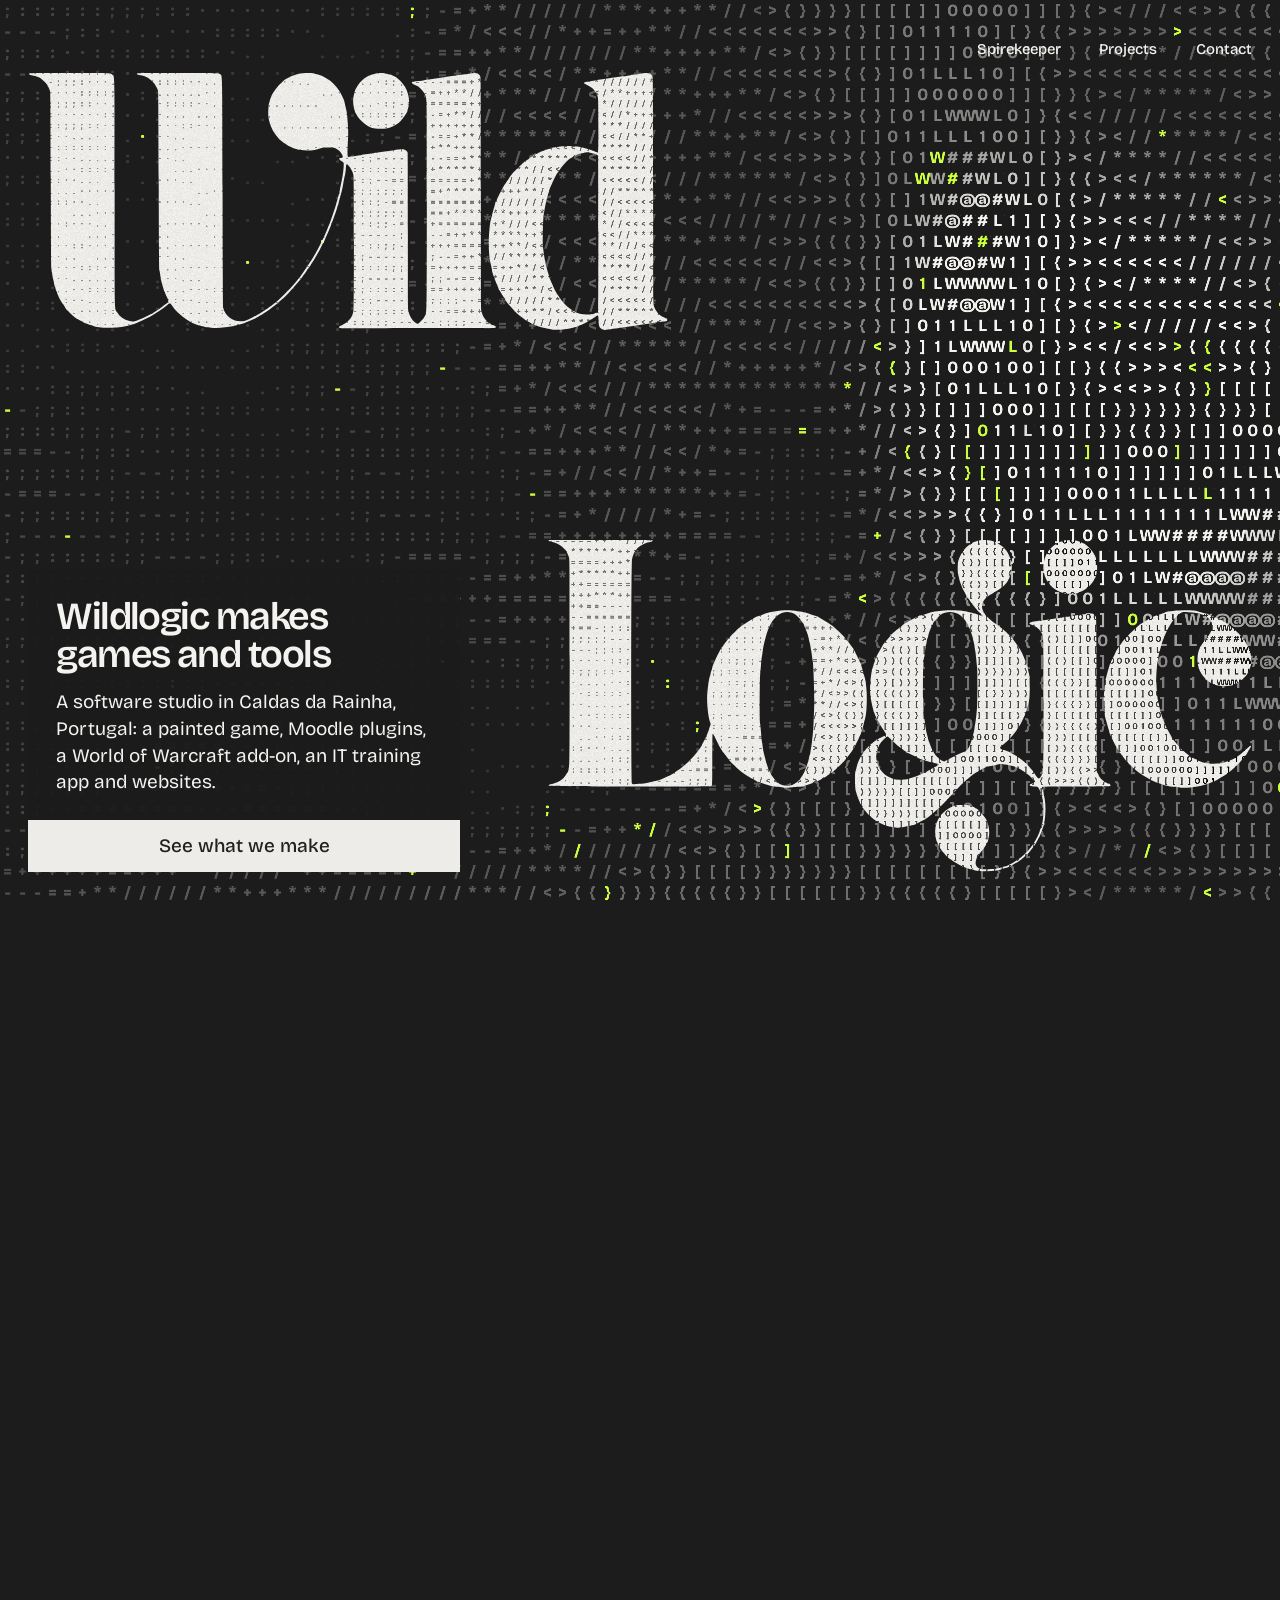
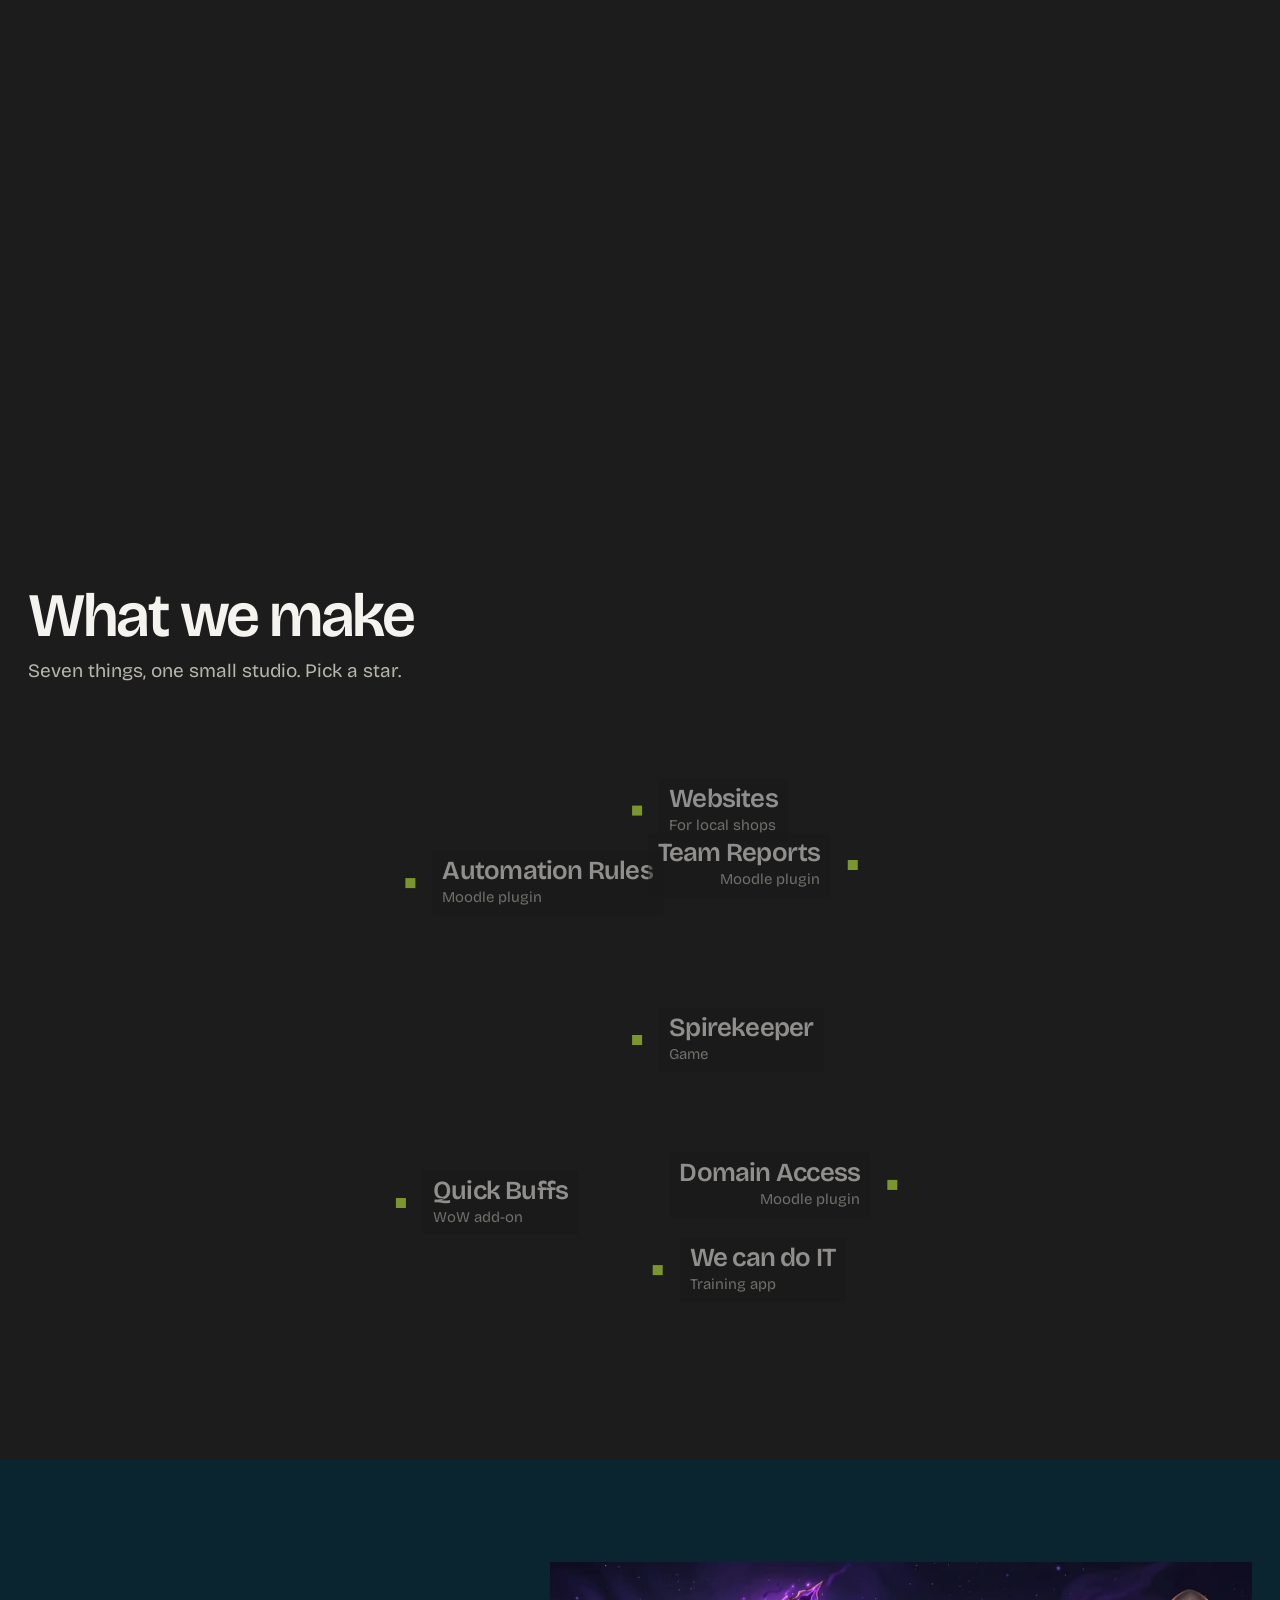
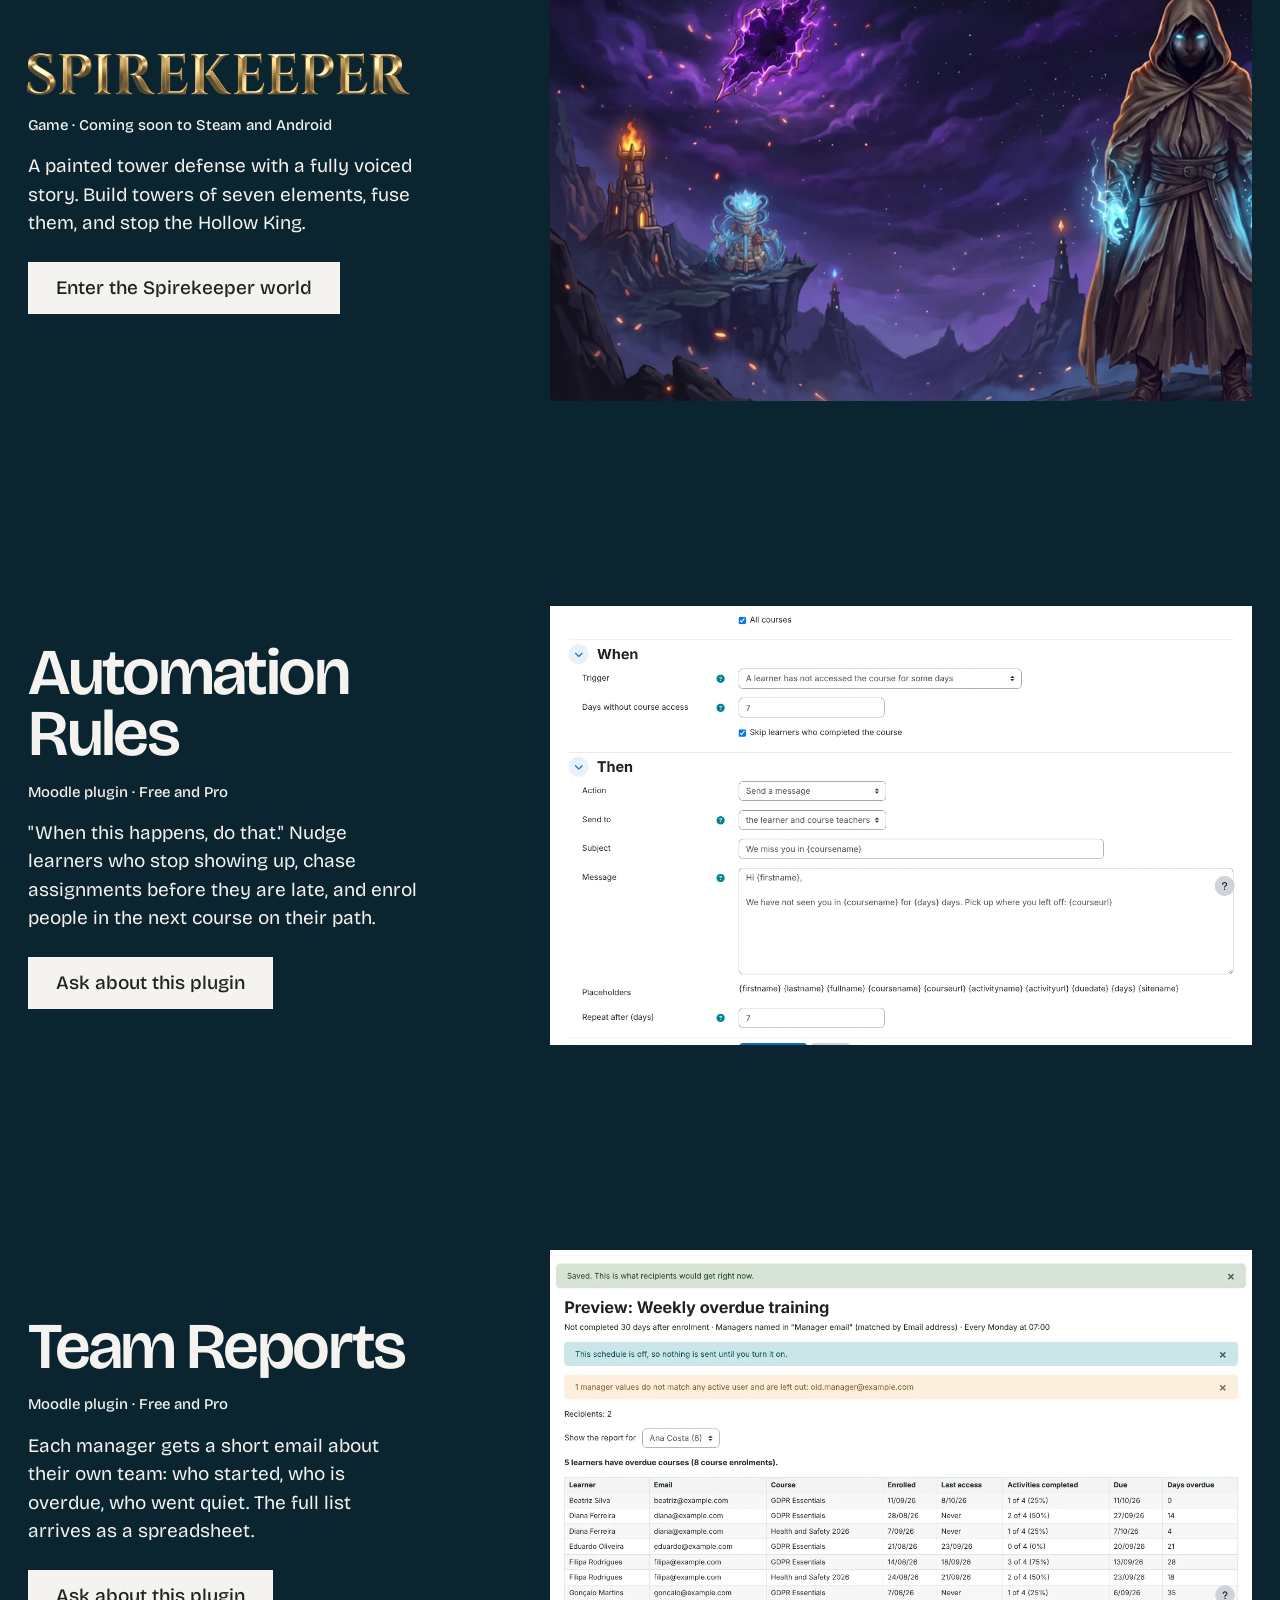
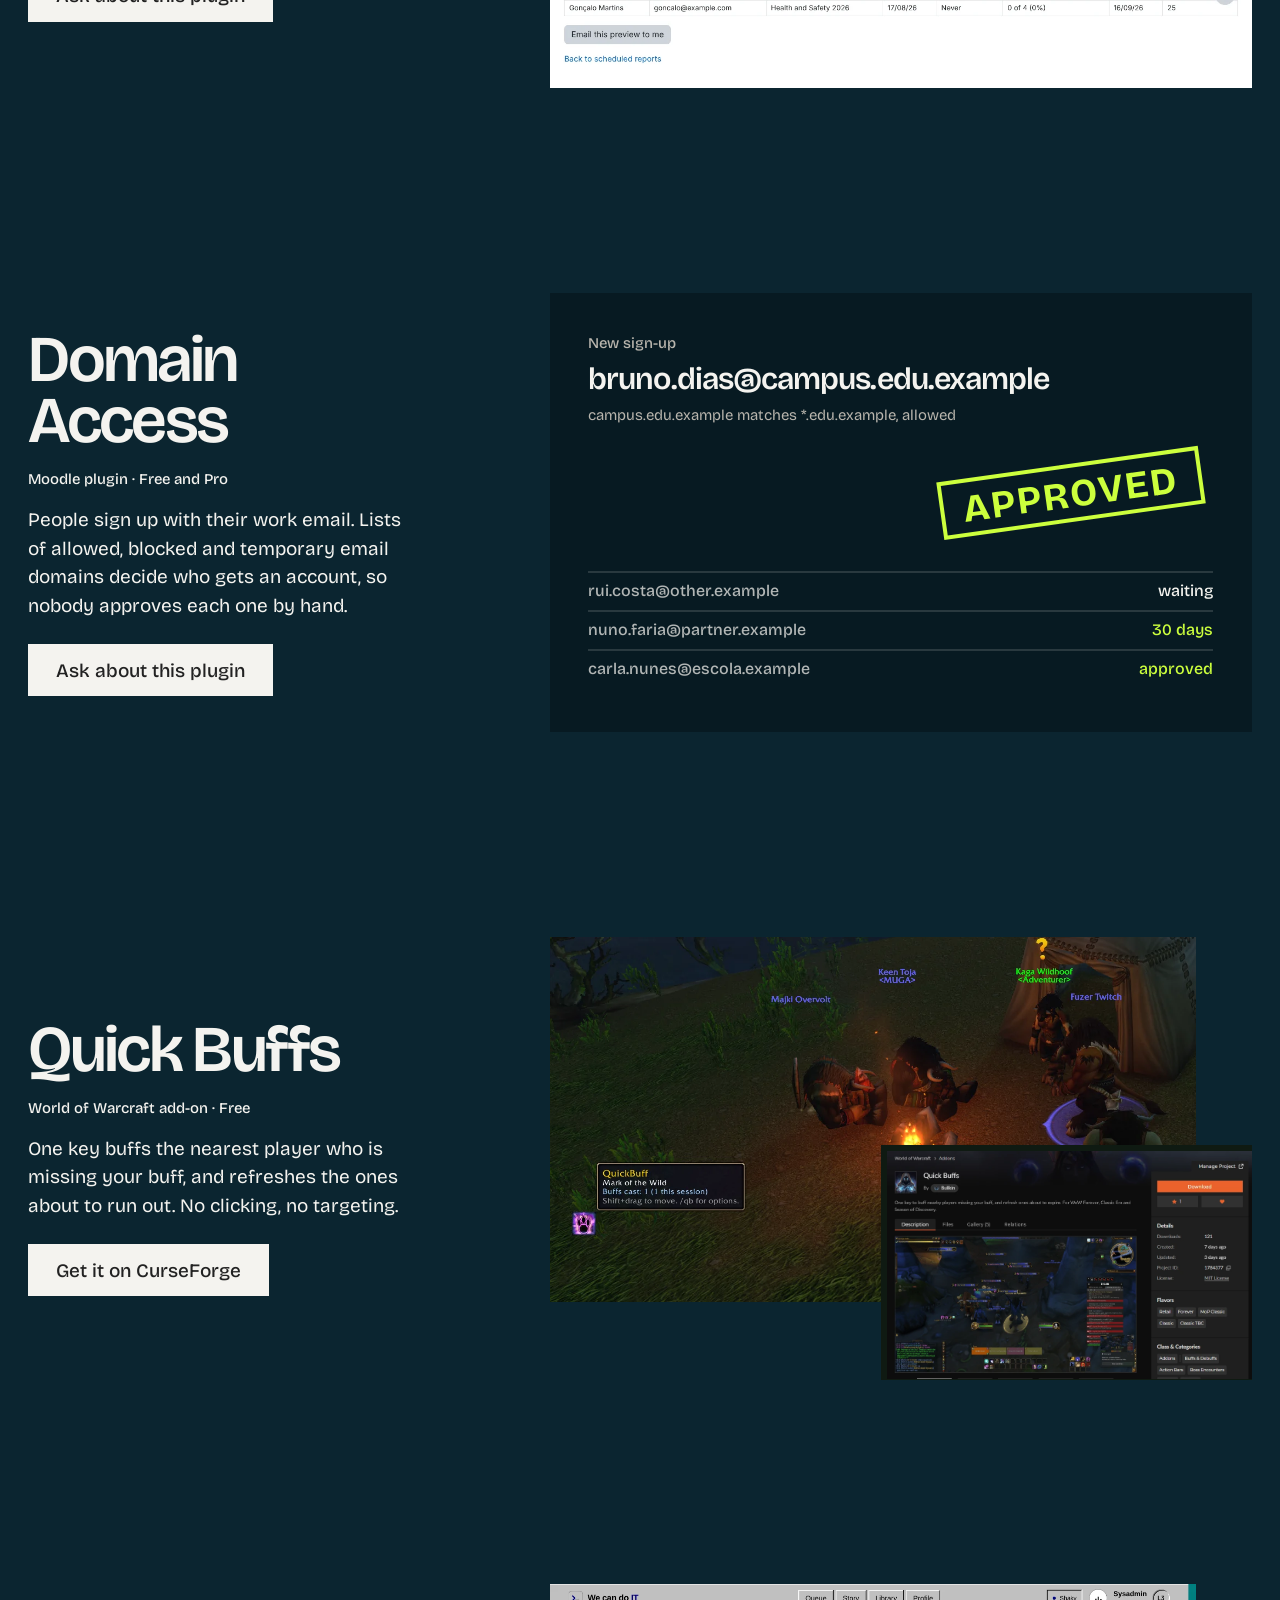
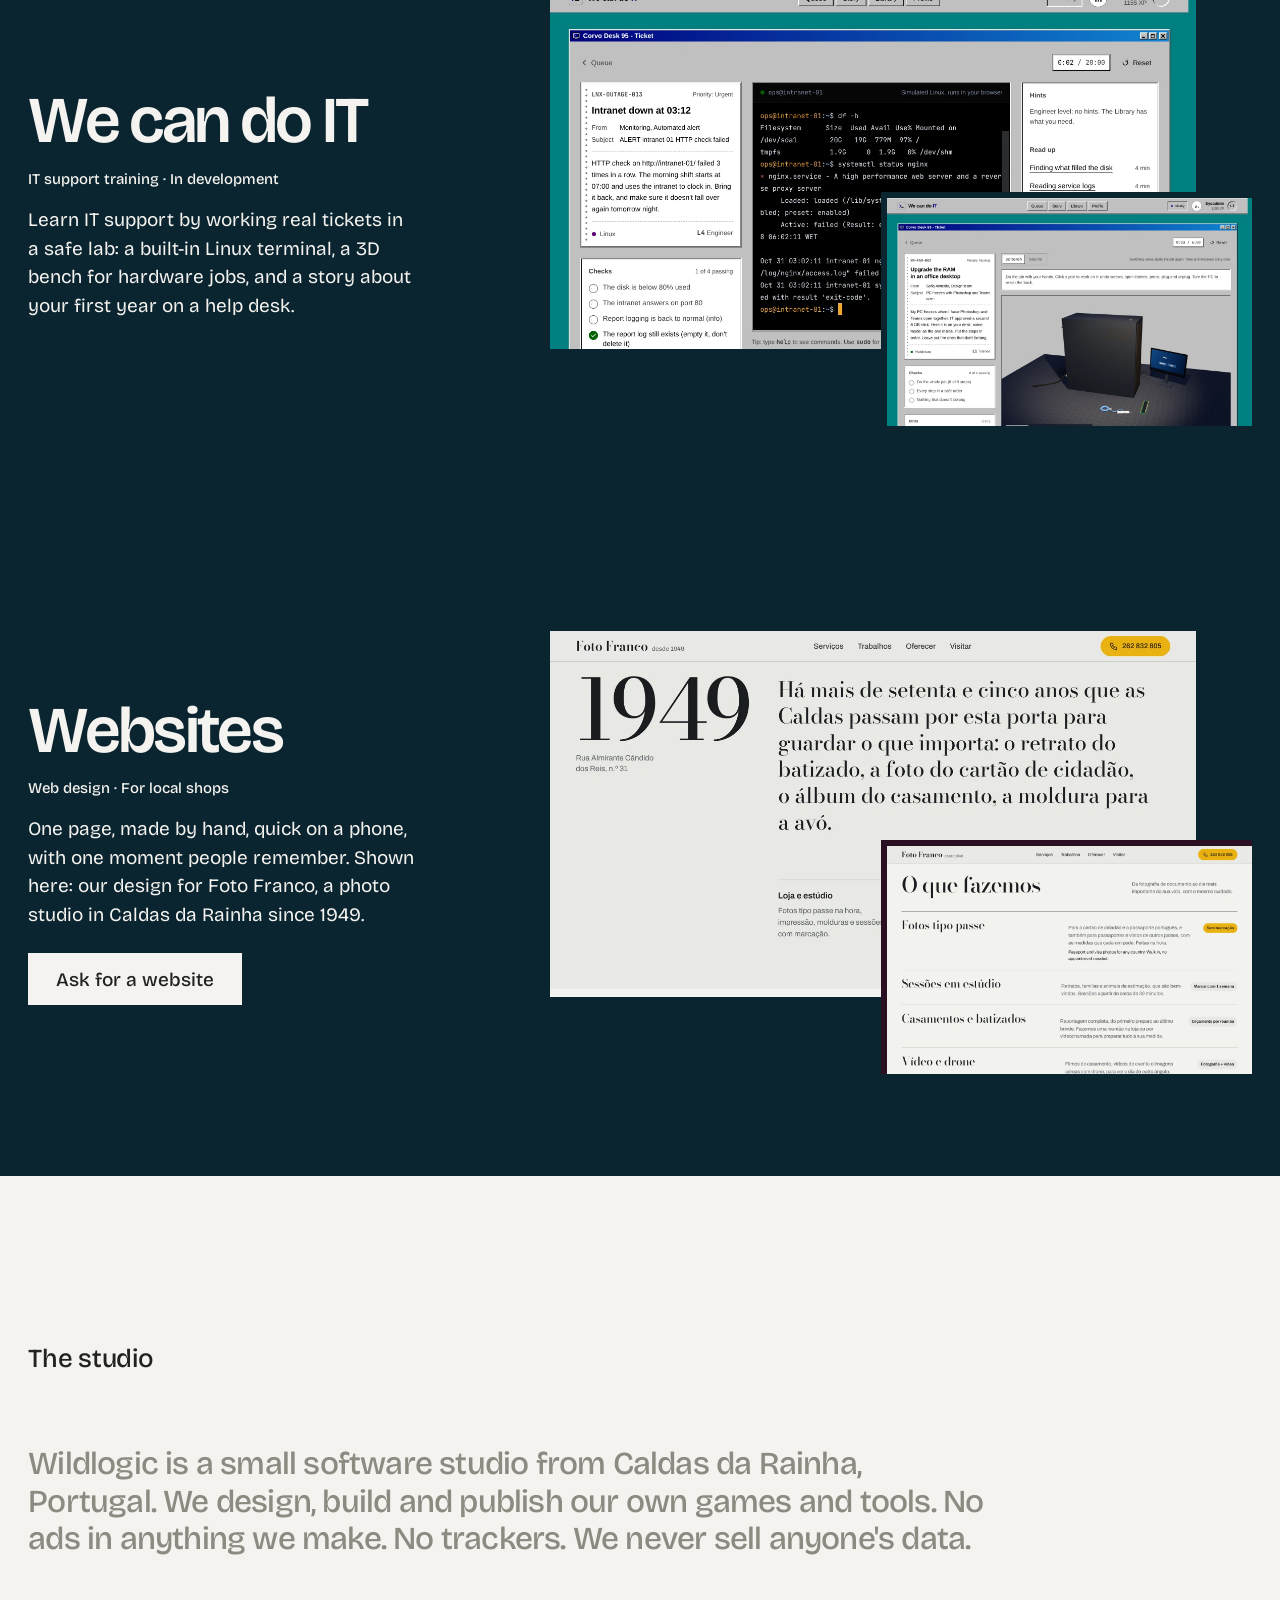
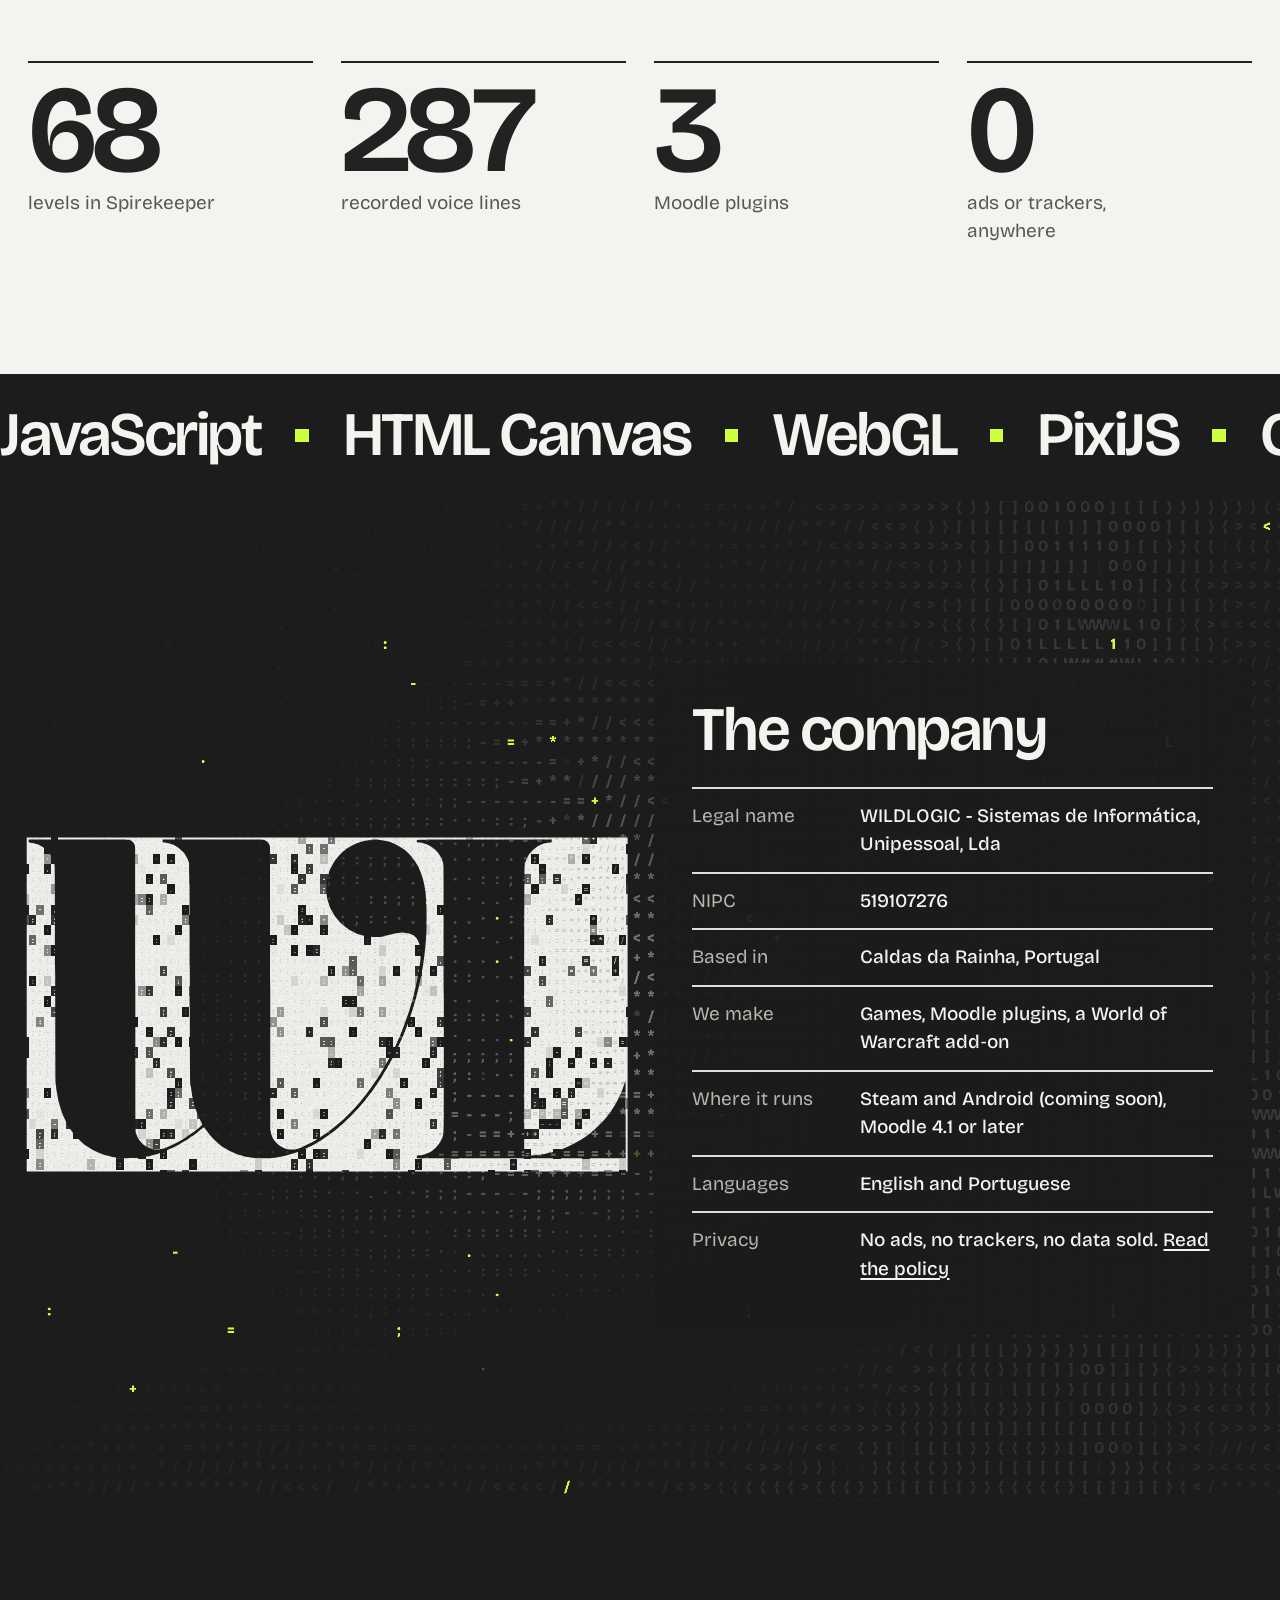
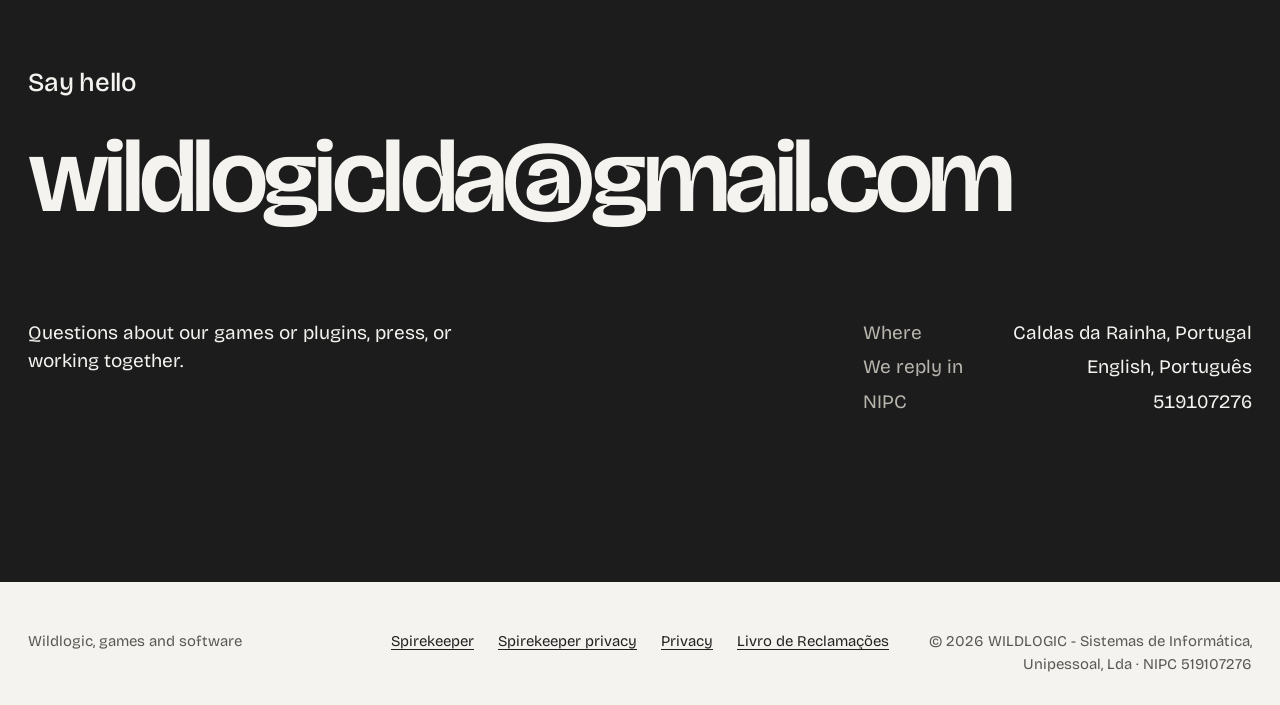
==== commit 85a4563e: "Projects: add We can do IT (IT support training app) and Websites (Foto Franco design), two new star" ====
--- a/index.html
+++ b/index.html
@@ -30,7 +30,7 @@
     <div class="words" role="img" aria-label="Wild Logic"><span class="word word-wild"><svg aria-hidden="true" focusable="false" xmlns="http://www.w3.org/2000/svg" viewBox="183 90 1613 651"><path fill="currentColor" fill-rule="evenodd" d="M1506.0,739.0C1499.8,738.1 1488.4,735.8 1476.2,732.8C1466.6,730.5 1442.2,719.1 1434.4,713.3C1416.1,699.7 1410.8,695.0 1400.9,683.4C1395.7,677.4 1391.2,672.3 1390.8,672.0C1389.9,671.3 1385.8,665.1 1384.2,662.0C1383.5,660.6 1381.6,657.5 1380.0,655.0C1378.4,652.5 1376.6,649.6 1376.1,648.5C1375.6,647.4 1373.6,644.0 1371.6,641.0C1369.6,638.0 1368.0,635.1 1368.0,634.5C1368.0,634.0 1366.6,630.1 1364.9,626.0C1358.8,611.4 1357.3,607.5 1354.0,597.2C1352.9,593.8 1352.0,590.2 1352.0,589.2C1352.0,588.3 1351.2,583.7 1350.1,579.0C1346.0,561.6 1344.9,554.0 1344.1,535.5C1342.9,509.9 1346.0,469.7 1350.1,458.2C1351.1,455.2 1352.0,452.0 1352.0,450.9C1352.0,449.9 1352.9,446.2 1353.9,442.8C1356.2,435.4 1358.7,426.2 1360.1,420.3C1360.7,418.0 1361.8,415.6 1362.6,414.9C1363.4,414.3 1364.0,413.2 1364.0,412.6C1364.0,410.5 1380.4,378.5 1384.6,372.5C1386.8,369.2 1391.0,363.2 1393.8,359.1C1396.6,355.1 1400.1,350.2 1401.7,348.2C1406.4,342.2 1435.3,314.0 1438.5,312.3C1440.2,311.4 1443.1,309.5 1445.0,308.0C1451.9,302.6 1471.1,291.7 1477.9,289.4C1481.6,288.1 1486.0,286.4 1487.6,285.5C1489.2,284.7 1491.4,284.0 1492.5,284.0C1493.6,284.0 1495.6,283.3 1496.8,282.4C1498.0,281.6 1505.7,279.7 1513.8,278.4C1539.4,274.1 1567.4,275.3 1587.0,281.7C1589.5,282.5 1593.5,283.6 1595.9,284.1C1598.4,284.6 1601.4,285.7 1602.6,286.5C1603.9,287.3 1605.5,288.0 1606.2,288.0C1606.9,288.0 1609.9,289.2 1612.8,290.7C1616.4,292.5 1618.4,293.0 1619.1,292.3C1619.8,291.6 1620.1,269.3 1620.0,223.4C1619.9,155.5 1619.9,155.5 1617.4,149.1C1612.3,136.4 1606.1,129.8 1592.9,123.2C1587.3,120.4 1583.5,117.9 1583.5,117.0C1583.5,115.0 1590.6,113.3 1603.8,112.0C1609.5,111.5 1614.6,110.8 1615.2,110.4C1615.7,110.1 1622.3,109.0 1629.8,108.0C1643.0,106.3 1649.4,105.3 1664.5,103.0C1668.3,102.4 1676.7,101.2 1683.0,100.4C1689.3,99.6 1697.3,98.3 1700.8,97.5C1704.3,96.7 1709.2,96.0 1711.8,96.0C1714.4,96.0 1719.2,95.3 1722.5,94.6C1725.8,93.8 1732.4,92.8 1737.2,92.4C1747.4,91.6 1754.4,94.4 1755.6,99.8C1755.9,101.3 1756.6,103.8 1757.1,105.4C1757.6,107.1 1758.0,221.5 1758.0,389.0C1758.0,573.1 1758.3,671.5 1759.0,675.1C1761.9,690.7 1774.1,704.7 1789.0,709.8C1793.1,711.2 1794.6,712.2 1794.8,713.8C1795.3,716.8 1793.0,717.6 1779.0,719.0C1772.1,719.6 1763.8,720.8 1760.5,721.5C1757.2,722.3 1750.5,723.4 1745.5,724.0C1740.5,724.5 1732.7,725.7 1728.0,726.4C1717.9,728.1 1707.2,729.7 1693.5,731.5C1684.5,732.6 1675.1,734.0 1656.5,737.0C1636.4,740.2 1635.5,740.3 1630.1,737.9C1622.8,734.8 1620.8,730.1 1620.6,716.0C1620.4,701.6 1619.7,700.7 1612.7,706.5C1605.3,712.7 1577.6,728.0 1573.8,728.0C1573.0,728.0 1571.6,728.6 1570.5,729.4C1568.6,730.7 1563.5,732.3 1553.5,734.9C1539.4,738.5 1516.5,740.5 1506.0,739.0ZM973.2,735.2C967.9,735.0 966.0,734.6 966.0,733.5C966.0,731.8 968.7,729.0 970.4,729.0C973.3,729.0 983.8,722.4 989.3,717.2C995.6,711.0 999.4,705.3 1000.9,699.4C1001.4,697.2 1002.4,693.7 1002.9,691.5C1003.6,688.8 1004.0,632.1 1004.0,520.6C1004.0,353.8 1004.0,353.6 1001.9,346.1C998.7,334.6 987.4,319.1 985.0,323.0C984.6,323.6 983.9,328.5 983.6,333.8C983.2,339.2 982.3,346.0 981.5,349.0C979.9,355.7 978.3,363.8 976.5,374.5C975.8,378.9 974.5,385.4 973.6,389.0C972.0,395.1 971.2,398.1 966.0,417.5C960.8,436.5 956.3,449.9 946.4,475.5C945.0,479.4 943.1,484.1 942.2,486.0C939.8,491.6 937.2,497.7 935.1,502.2C934.0,504.6 931.9,509.4 930.5,513.0C929.0,516.6 927.3,520.1 926.7,520.9C926.1,521.6 923.9,525.4 922.0,529.4C917.1,538.9 911.4,549.7 908.7,554.2C907.5,556.2 904.8,560.8 902.7,564.3C900.6,567.9 898.3,571.4 897.5,572.0C896.7,572.7 896.0,573.7 896.0,574.2C896.0,575.1 889.4,584.9 882.1,595.0C879.8,598.0 876.6,602.5 874.8,605.0C868.3,614.3 843.5,643.0 835.2,650.9C813.4,671.7 803.3,680.1 784.0,693.1C772.3,701.0 771.1,701.7 768.0,703.2C766.6,703.9 763.2,705.9 760.5,707.6C757.8,709.3 752.6,711.9 749.0,713.4C745.4,714.9 740.8,717.0 738.8,718.1C736.8,719.1 734.5,720.0 733.8,720.0C733.1,720.0 731.3,720.6 729.9,721.4C727.3,722.7 715.5,726.1 700.0,730.0C684.1,733.9 657.4,735.9 644.0,734.0C640.4,733.5 633.7,732.6 629.0,732.0C624.3,731.3 619.3,730.1 617.8,729.4C616.3,728.6 614.1,728.0 612.8,728.0C611.5,728.0 608.8,727.1 606.7,726.0C604.7,724.9 602.4,724.0 601.8,724.0C594.9,724.0 566.9,704.2 555.9,691.6C552.1,687.3 547.4,681.3 545.4,678.3C541.2,672.0 540.0,671.8 533.8,676.8C527.0,682.2 521.3,686.5 515.0,691.0C510.1,694.5 506.1,697.0 493.2,704.7C487.2,708.3 463.1,720.0 461.8,720.0C461.1,720.0 459.4,720.6 458.0,721.3C450.9,725.0 429.0,730.6 411.5,733.2C394.3,735.7 361.5,734.1 349.0,730.1C346.0,729.1 340.1,727.3 336.0,726.0C328.1,723.6 325.5,722.6 323.0,721.1C313.5,715.3 307.7,712.0 307.1,712.0C304.3,712.0 276.0,685.6 276.0,682.9C276.0,682.4 273.8,678.9 271.2,675.2C268.5,671.5 265.2,666.2 263.7,663.5C259.6,655.4 256.0,647.2 256.0,645.8C256.0,645.1 255.1,643.1 254.0,641.5C252.9,639.9 252.0,637.5 252.0,636.2C252.0,634.9 251.3,632.6 250.5,631.0C249.7,629.4 248.6,625.3 248.1,621.8C247.5,618.3 246.6,613.9 246.0,612.0C245.4,610.1 244.0,601.8 242.8,593.5C240.6,578.6 240.6,577.4 240.0,360.0C239.4,141.5 239.4,141.5 237.2,135.0C235.9,131.5 234.3,127.8 233.5,127.0C232.7,126.1 232.0,124.8 232.0,124.1C232.0,120.4 213.1,103.0 209.1,103.0C208.3,103.0 206.9,102.4 206.1,101.7C204.5,100.3 199.0,98.7 192.0,97.5C186.0,96.4 185.0,95.9 185.0,93.9C185.0,92.0 186.9,92.0 287.3,92.0C389.6,92.0 389.6,92.0 393.7,95.0C401.7,100.9 401.0,73.1 401.0,392.1C401.0,702.1 400.7,683.8 406.4,694.1C413.5,706.7 424.2,714.4 438.7,717.4C445.4,718.8 446.5,718.7 453.9,717.0C462.8,714.8 479.6,707.4 491.5,700.4C493.7,699.1 496.7,697.4 498.2,696.5C501.7,694.5 516.6,684.4 520.2,681.6C521.7,680.5 525.6,677.5 528.9,675.0C537.8,668.3 538.0,667.1 532.6,656.5C530.0,651.7 528.0,646.9 528.0,645.9C528.0,644.9 527.6,643.9 527.1,643.5C526.2,643.0 525.7,641.8 522.0,629.0C517.6,613.9 516.9,610.7 516.0,602.8C515.5,598.2 514.5,592.2 513.8,589.5C512.9,585.7 512.5,530.1 512.0,362.0C511.4,143.6 511.4,139.4 509.4,134.5C508.4,131.8 506.7,128.4 505.7,127.0C504.8,125.7 504.0,124.0 504.0,123.4C504.0,121.7 496.7,113.5 490.4,108.3C483.6,102.5 473.4,98.5 462.5,97.1C458.3,96.6 457.4,96.1 457.2,94.2C456.9,92.0 456.9,92.0 559.2,92.0C661.6,92.0 661.6,92.0 665.8,94.7C673.1,99.4 672.4,74.2 673.0,391.5C673.4,606.2 673.9,680.7 674.8,684.2C681.5,711.3 713.1,725.9 737.7,713.2C738.7,712.6 744.0,710.1 749.5,707.5C755.0,704.9 760.2,702.2 761.0,701.5C761.8,700.8 765.0,699.0 768.0,697.4C771.0,695.9 775.3,693.2 777.5,691.5C779.7,689.8 784.0,686.8 787.0,684.8C790.0,682.8 795.4,678.9 799.0,676.1C802.6,673.3 807.7,669.4 810.3,667.3C815.7,663.1 844.6,634.2 851.2,626.3C864.1,610.9 867.8,606.4 870.7,602.2C872.5,599.6 875.3,595.7 876.9,593.5C879.7,589.8 892.5,570.9 897.6,563.0C909.5,544.5 928.1,508.0 937.6,484.0C939.5,479.3 941.5,474.6 942.0,473.5C943.0,471.3 943.8,469.1 950.4,450.0C956.1,433.6 959.3,423.4 962.0,413.0C963.2,408.3 964.9,402.0 965.8,399.0C966.6,396.0 967.7,391.5 968.1,389.0C969.0,384.2 971.3,372.8 973.6,362.0C976.8,347.0 979.3,322.2 978.1,318.7C977.7,317.7 975.2,315.6 972.5,314.2C966.3,310.9 965.3,306.5 970.5,306.4C977.0,306.3 977.5,303.7 972.9,295.5C969.4,289.3 965.9,286.1 958.6,282.2C953.7,279.6 952.9,279.5 939.5,279.7C931.4,279.8 924.2,280.3 922.5,281.0C904.1,288.4 877.5,289.5 858.4,283.8C841.5,278.7 820.5,265.5 812.2,254.7C810.7,252.7 807.7,248.8 805.4,245.8C798.0,236.2 791.5,220.5 788.9,206.0C787.3,197.4 788.3,171.2 790.3,167.5C791.2,165.8 792.0,163.4 792.0,162.0C792.0,160.6 792.9,157.8 794.0,155.7C795.1,153.7 796.0,151.5 796.0,150.9C796.0,146.7 810.1,126.6 817.9,119.6C819.8,117.9 822.3,115.6 823.4,114.5C830.6,107.3 848.0,98.7 862.5,94.9C872.8,92.3 901.4,91.4 904.1,93.7C904.9,94.3 907.7,95.1 910.4,95.5C918.1,96.7 932.2,103.3 942.5,110.5C955.1,119.4 968.7,136.7 975.1,152.0C975.7,153.4 976.9,155.9 977.7,157.7C978.6,159.4 979.6,162.6 980.1,164.7C980.5,166.8 981.7,171.4 982.5,175.0C986.5,191.1 987.1,195.4 988.6,218.6C989.8,238.5 989.9,246.7 989.1,260.7C987.5,286.2 987.6,302.9 989.4,303.6C990.2,303.9 993.5,303.5 996.7,302.6C1000.0,301.8 1006.7,300.8 1011.6,300.4C1016.5,300.0 1021.5,299.3 1022.8,298.9C1024.1,298.4 1031.0,297.3 1038.2,296.5C1045.5,295.6 1053.2,294.5 1055.4,294.0C1057.7,293.5 1063.5,292.6 1068.5,292.0C1073.5,291.5 1081.1,290.4 1085.5,289.6C1089.9,288.7 1095.3,288.0 1097.5,288.0C1099.7,288.0 1104.2,287.3 1107.5,286.5C1110.8,285.7 1117.1,284.8 1121.5,284.5C1129.1,283.9 1129.7,284.0 1134.1,286.9C1137.5,289.1 1138.9,290.7 1139.4,293.0C1139.7,294.8 1140.0,384.2 1140.0,491.8C1140.0,687.3 1140.0,687.3 1142.2,695.4C1144.4,703.2 1145.8,706.1 1151.7,714.4C1154.9,718.7 1162.0,724.0 1164.7,724.0C1166.6,724.0 1176.8,714.0 1180.9,708.1C1182.2,706.2 1184.2,702.0 1185.4,698.6C1187.5,692.5 1187.5,692.5 1187.8,427.5C1188.1,133.5 1188.6,156.9 1181.7,143.7C1177.6,135.8 1165.9,124.0 1162.3,124.0C1159.6,124.0 1150.0,118.4 1150.0,116.9C1150.0,114.7 1150.6,114.5 1165.7,112.5C1171.9,111.7 1178.9,110.6 1181.2,110.1C1183.6,109.6 1188.9,108.8 1193.0,108.5C1197.1,108.1 1204.9,107.0 1210.2,105.9C1215.5,104.9 1221.7,104.0 1224.0,104.0C1226.3,104.0 1231.1,103.3 1234.8,102.5C1238.5,101.7 1246.0,100.6 1251.5,100.0C1257.0,99.4 1263.1,98.5 1265.0,98.0C1266.9,97.5 1273.4,96.6 1279.3,96.0C1285.2,95.4 1291.2,94.5 1292.5,94.0C1293.8,93.5 1298.9,92.8 1303.7,92.5C1313.9,91.8 1317.9,93.2 1321.7,98.9C1324.0,102.3 1324.0,102.3 1324.0,394.3C1324.0,685.8 1324.0,686.2 1326.1,694.8C1328.8,705.9 1332.7,712.1 1343.8,722.1C1346.8,724.8 1353.0,728.0 1355.4,728.0C1358.7,728.0 1362.5,731.3 1361.7,733.3C1361.1,734.9 1353.9,735.0 1271.3,735.1C1221.9,735.2 1136.3,735.3 1081.0,735.4C1025.7,735.4 977.2,735.4 973.2,735.2ZM1610.7,698.0C1612.8,696.9 1615.5,696.0 1616.7,696.0C1617.9,696.0 1619.1,695.6 1619.5,695.1C1619.8,694.6 1620.0,605.6 1620.0,497.3C1620.1,313.6 1620.0,300.4 1618.4,299.3C1616.5,297.9 1610.4,296.0 1599.2,293.4C1592.1,291.6 1591.8,291.7 1582.7,293.8C1577.7,295.0 1572.5,296.0 1571.2,296.0C1569.9,296.0 1565.3,298.1 1560.9,300.8C1556.5,303.4 1551.5,306.3 1549.8,307.2C1539.1,313.0 1516.6,341.6 1508.5,359.5C1506.5,363.9 1503.8,369.8 1502.5,372.5C1498.5,381.0 1496.0,387.2 1496.0,388.9C1496.0,389.8 1495.1,393.2 1494.0,396.5C1489.3,411.0 1488.4,415.1 1482.4,449.0C1480.4,460.5 1479.3,519.6 1480.8,533.0C1482.2,544.7 1484.9,562.2 1485.6,564.0C1485.9,564.8 1486.8,569.1 1487.5,573.5C1488.3,577.9 1489.5,583.5 1490.3,586.0C1494.6,598.9 1496.0,603.7 1496.0,605.1C1496.0,606.7 1498.0,611.8 1502.2,621.0C1503.4,623.5 1505.1,627.3 1506.0,629.5C1509.4,637.2 1513.1,644.5 1514.9,647.0C1515.9,648.4 1519.4,653.5 1522.6,658.4C1537.3,680.8 1561.3,698.0 1581.0,700.4C1589.8,701.5 1606.8,700.1 1610.7,698.0ZM1058.5,232.0C1044.8,230.3 1033.6,223.8 1019.3,209.1C1015.9,205.6 1012.8,201.8 1012.4,200.6C1012.1,199.5 1011.2,197.8 1010.5,197.0C1006.6,192.6 1002.0,174.2 1002.0,163.3C1002.0,152.2 1006.6,133.9 1010.7,128.9C1011.4,128.1 1012.0,127.0 1012.0,126.7C1012.0,126.3 1014.0,123.3 1016.3,120.0C1026.8,105.7 1042.3,96.4 1062.0,92.8C1068.9,91.6 1084.6,92.5 1089.4,94.5C1091.3,95.3 1094.0,96.0 1095.3,96.0C1096.7,96.0 1098.9,96.9 1100.3,98.0C1101.7,99.1 1103.4,100.0 1104.1,100.0C1106.6,100.0 1116.7,107.5 1123.5,114.5C1139.5,130.8 1147.1,159.0 1141.1,179.0C1139.9,182.7 1139.0,186.5 1139.0,187.4C1139.0,190.9 1128.9,206.1 1121.8,213.0C1114.5,220.1 1108.5,223.9 1095.6,229.4C1088.3,232.6 1072.1,233.7 1058.5,232.0Z"/></svg></span><span class="word word-logic"><svg aria-hidden="true" focusable="false" xmlns="http://www.w3.org/2000/svg" viewBox="71 765 1837 869"><path fill="currentColor" fill-rule="evenodd" d="M1198.0,1631.9C1192.8,1631.5 1186.5,1630.5 1184.1,1629.6C1181.7,1628.7 1178.9,1628.0 1177.9,1628.0C1168.9,1628.0 1136.7,1613.2 1124.3,1603.3C1122.0,1601.5 1119.8,1600.0 1119.3,1600.0C1117.7,1600.0 1103.3,1584.6 1097.8,1577.0C1094.8,1572.9 1091.1,1566.3 1089.5,1562.5C1088.0,1558.7 1086.3,1554.9 1085.7,1554.2C1084.2,1552.3 1081.6,1535.5 1081.7,1527.5C1081.7,1512.4 1087.2,1497.9 1097.4,1485.3C1104.1,1477.1 1112.3,1470.6 1121.5,1466.0C1133.6,1460.1 1136.7,1459.5 1153.7,1459.6C1168.0,1459.7 1169.4,1459.8 1176.2,1462.5C1180.2,1464.1 1184.2,1465.9 1185.0,1466.6C1185.8,1467.2 1187.6,1468.1 1188.9,1468.5C1194.1,1470.1 1210.3,1488.0 1214.9,1497.2C1222.0,1511.7 1224.8,1530.8 1221.5,1543.3C1220.7,1546.5 1220.0,1549.8 1220.0,1550.7C1220.0,1554.9 1210.5,1571.1 1203.0,1579.6C1184.5,1600.5 1182.1,1618.5 1196.9,1625.3C1206.1,1629.6 1246.1,1627.1 1256.9,1621.6C1258.5,1620.7 1260.8,1620.0 1262.0,1620.0C1265.2,1620.0 1275.3,1615.5 1286.9,1608.7C1314.2,1593.1 1334.6,1570.8 1349.4,1540.5C1352.9,1533.2 1354.2,1529.6 1358.0,1517.0C1359.2,1512.9 1360.6,1508.2 1361.2,1506.5C1361.8,1504.8 1362.8,1496.5 1363.6,1488.0C1366.0,1459.3 1362.9,1437.8 1353.3,1418.3C1350.0,1411.5 1350.2,1411.6 1339.1,1411.0C1331.5,1410.6 1329.5,1410.2 1328.6,1408.7C1327.3,1406.5 1330.0,1404.0 1333.6,1404.0C1336.1,1404.0 1341.0,1400.4 1341.0,1398.6C1341.0,1396.7 1328.3,1383.4 1321.0,1377.5C1306.1,1365.5 1287.1,1356.8 1272.0,1354.9C1268.4,1354.5 1262.7,1353.6 1259.2,1353.0C1254.1,1352.1 1251.9,1352.2 1247.7,1353.4C1244.8,1354.3 1238.5,1355.6 1233.5,1356.4C1216.1,1359.4 1214.2,1360.0 1202.4,1366.8C1196.0,1370.5 1188.3,1374.8 1185.4,1376.5C1182.5,1378.2 1176.6,1382.6 1172.3,1386.4C1168.0,1390.2 1161.4,1396.0 1157.5,1399.4C1153.7,1402.7 1149.0,1407.3 1147.0,1409.4C1145.1,1411.5 1140.6,1416.3 1137.0,1420.0C1133.4,1423.7 1124.7,1433.0 1117.5,1440.6C1096.6,1462.9 1094.0,1465.4 1070.5,1485.7C1063.3,1491.8 1055.2,1497.3 1048.0,1500.8C1044.1,1502.8 1033.8,1508.4 1031.0,1510.1C1029.6,1511.0 1022.9,1512.7 1016.0,1514.0C1009.1,1515.2 1000.2,1516.9 996.2,1517.7C991.8,1518.6 986.6,1519.0 983.2,1518.7C971.6,1517.6 958.2,1515.1 955.2,1513.6C953.5,1512.7 951.3,1512.0 950.3,1512.0C949.3,1512.0 945.5,1510.5 942.0,1508.6C938.4,1506.7 933.1,1503.9 930.2,1502.4C922.3,1498.2 907.5,1485.4 901.8,1477.8C900.8,1476.5 898.1,1473.1 895.8,1470.1C888.8,1461.1 882.2,1448.1 878.4,1435.5C877.1,1431.1 875.2,1425.1 874.3,1422.1C872.0,1414.9 871.7,1375.3 873.9,1370.5C874.6,1368.8 875.8,1364.8 876.5,1361.5C881.3,1339.8 896.5,1315.5 915.2,1299.9C922.9,1293.5 937.2,1284.0 939.2,1284.0C940.0,1284.0 941.1,1283.5 941.6,1283.0C942.2,1282.4 945.1,1281.1 948.1,1280.1C954.5,1277.8 955.2,1276.0 951.6,1271.0C939.2,1253.6 926.6,1231.3 923.5,1221.0C923.1,1219.6 922.4,1218.0 922.0,1217.5C921.5,1217.0 920.7,1214.2 920.2,1211.5C919.6,1208.8 918.4,1204.0 917.6,1201.0C911.1,1177.3 909.8,1150.1 913.9,1125.0C914.4,1122.0 915.1,1116.8 915.5,1113.5C915.9,1110.2 917.0,1105.6 918.0,1103.2C919.1,1100.8 920.2,1097.2 920.6,1095.2C921.0,1093.2 921.8,1090.4 922.5,1089.0C923.2,1087.6 924.2,1084.4 924.9,1081.8C925.9,1077.5 930.5,1067.9 936.3,1057.7C937.5,1055.7 940.0,1051.2 941.9,1047.7C945.4,1041.2 951.9,1032.8 962.0,1022.0C965.3,1018.4 968.0,1015.2 968.0,1014.9C968.0,1013.3 977.0,1005.2 985.8,998.7C987.5,997.5 991.9,994.0 995.7,990.9C999.4,987.8 1003.7,984.7 1005.2,983.9C1006.7,983.1 1011.8,980.4 1016.7,977.9C1021.5,975.4 1028.0,972.1 1031.0,970.6C1034.0,969.1 1037.4,967.3 1038.5,966.7C1039.6,966.1 1042.8,965.1 1045.5,964.4C1050.5,963.1 1057.7,960.9 1063.5,958.9C1072.3,955.8 1086.7,953.4 1106.1,951.9C1123.8,950.5 1154.4,951.8 1161.6,954.3C1163.7,955.1 1167.9,956.0 1170.9,956.4C1173.9,956.8 1177.6,957.8 1179.1,958.6C1180.6,959.3 1183.1,960.0 1184.5,960.0C1185.9,960.0 1188.7,960.8 1190.8,961.9C1192.8,962.9 1196.0,964.1 1197.7,964.5C1199.5,964.8 1201.2,965.6 1201.5,966.1C1202.2,967.2 1206.0,967.3 1206.0,966.2C1206.0,965.4 1200.6,959.5 1198.7,958.3C1196.4,956.8 1183.8,942.4 1177.1,933.5C1170.6,924.9 1161.1,910.2 1158.4,904.5C1156.9,901.2 1155.1,897.8 1154.4,897.0C1153.7,896.2 1152.5,893.7 1151.7,891.5C1146.5,877.5 1144.7,872.2 1144.0,868.1C1143.5,865.6 1142.6,861.2 1141.9,858.5C1139.9,849.9 1140.2,827.4 1142.4,821.0C1149.6,800.0 1162.7,783.3 1177.5,776.3C1179.2,775.5 1181.6,774.2 1183.0,773.5C1184.4,772.7 1186.3,772.0 1187.3,772.0C1188.3,772.0 1190.5,771.2 1192.3,770.3C1197.9,767.4 1220.1,767.2 1229.2,770.0C1250.1,776.4 1266.8,790.3 1273.9,807.0C1275.7,811.1 1277.5,815.3 1278.1,816.3C1278.6,817.3 1279.5,821.5 1280.0,825.8C1280.6,830.0 1281.3,834.9 1281.6,836.5C1282.7,842.8 1278.2,862.6 1273.9,870.0C1273.4,870.8 1272.1,873.2 1271.0,875.3C1265.2,886.0 1251.2,897.3 1231.4,907.5C1219.5,913.5 1210.3,921.6 1206.2,929.8C1203.3,935.4 1203.2,945.8 1206.0,951.5C1207.1,953.7 1207.9,955.9 1208.0,956.4C1208.1,959.9 1224.9,976.4 1236.5,984.5C1255.9,998.0 1264.2,1004.9 1277.3,1018.5C1283.0,1024.5 1295.2,1040.7 1299.6,1048.1C1300.2,1049.2 1301.4,1050.8 1302.2,1051.7C1305.9,1056.1 1318.2,1084.2 1319.9,1092.2C1320.4,1094.3 1321.2,1096.6 1321.9,1097.3C1322.5,1098.1 1323.3,1100.9 1323.6,1103.6C1323.9,1106.3 1325.1,1112.1 1326.3,1116.5C1328.1,1123.6 1328.3,1127.7 1328.4,1151.5C1328.4,1179.6 1327.4,1188.6 1322.3,1204.0C1321.5,1206.5 1320.5,1210.3 1320.0,1212.5C1319.5,1214.7 1318.4,1217.8 1317.6,1219.5C1316.7,1221.2 1316.0,1223.2 1316.0,1224.0C1316.0,1224.9 1315.4,1226.4 1314.6,1227.5C1313.9,1228.6 1311.7,1233.2 1309.7,1237.7C1307.7,1242.2 1304.8,1247.8 1303.3,1250.2C1301.8,1252.6 1300.0,1255.6 1299.3,1257.0C1298.6,1258.4 1296.8,1261.1 1295.2,1263.1C1283.6,1278.4 1280.3,1282.5 1275.2,1287.6C1267.7,1295.2 1253.0,1308.0 1251.9,1308.0C1251.4,1308.0 1251.0,1308.9 1251.0,1310.0C1251.0,1312.1 1257.4,1316.0 1260.9,1316.0C1263.9,1316.0 1278.4,1322.6 1290.5,1329.5C1297.7,1333.6 1320.2,1350.8 1321.7,1353.3C1322.1,1354.1 1325.3,1357.8 1328.7,1361.6C1336.6,1370.3 1340.0,1374.6 1340.0,1375.6C1340.0,1376.1 1342.2,1379.7 1344.8,1383.5C1351.5,1393.3 1352.9,1393.1 1359.5,1382.0C1364.5,1373.5 1364.5,1373.5 1364.5,1197.0C1364.5,1020.5 1364.5,1020.5 1360.7,1013.0C1354.2,1000.0 1347.7,994.7 1330.2,987.9C1323.7,985.3 1331.0,981.3 1344.5,980.0C1348.9,979.6 1357.2,978.5 1363.0,977.6C1384.4,974.2 1392.7,973.0 1401.5,972.0C1406.5,971.5 1412.0,970.6 1413.8,970.1C1415.5,969.6 1420.7,968.8 1425.3,968.5C1429.8,968.1 1436.0,967.2 1439.0,966.4C1442.0,965.7 1449.3,964.6 1455.1,964.0C1460.9,963.4 1467.2,962.5 1469.1,962.0C1471.0,961.4 1477.0,960.7 1482.6,960.3C1492.6,959.7 1492.6,959.7 1496.4,963.0C1498.5,964.9 1500.7,967.5 1501.3,968.9C1502.2,970.8 1502.6,1023.8 1503.0,1172.6C1503.5,1356.8 1503.6,1373.9 1505.1,1375.6C1506.0,1376.7 1507.1,1378.6 1507.5,1379.8C1510.4,1389.4 1525.3,1402.2 1536.1,1404.4C1539.0,1405.0 1540.4,1408.2 1538.7,1409.9C1537.9,1410.7 1511.4,1411.0 1449.3,1411.0C1373.6,1411.0 1360.9,1411.2 1360.4,1412.4C1360.1,1413.2 1360.7,1416.9 1361.9,1420.7C1366.8,1437.6 1368.0,1443.4 1369.0,1456.3C1370.3,1473.0 1368.8,1496.9 1365.9,1507.5C1360.4,1526.8 1356.7,1538.0 1354.9,1540.5C1354.4,1541.1 1352.0,1545.6 1349.5,1550.5C1344.3,1560.6 1339.0,1569.0 1336.5,1571.0C1335.6,1571.8 1332.8,1575.2 1330.3,1578.7C1324.6,1586.7 1303.7,1605.0 1296.0,1608.8C1294.6,1609.5 1292.3,1610.8 1290.8,1611.8C1286.1,1614.9 1277.0,1620.0 1276.3,1620.0C1275.8,1620.1 1273.7,1620.9 1271.5,1622.0C1269.3,1623.1 1266.7,1623.9 1265.7,1624.0C1264.7,1624.0 1262.3,1624.7 1260.2,1625.6C1246.2,1631.6 1222.9,1633.9 1198.0,1631.9ZM680.5,1413.4C676.1,1412.7 670.2,1412.1 667.3,1412.1C661.8,1412.0 652.9,1410.5 649.5,1409.0C647.3,1408.1 640.2,1405.7 633.0,1403.5C630.5,1402.8 626.7,1401.4 624.5,1400.6C622.3,1399.8 619.9,1399.1 619.2,1399.0C618.0,1399.0 608.0,1393.3 586.9,1380.7C577.1,1374.8 549.7,1350.2 543.2,1341.5C541.9,1339.8 536.6,1332.7 531.2,1325.5C521.9,1313.1 518.9,1307.7 506.0,1280.8C502.8,1274.0 501.7,1272.8 500.7,1275.4C500.4,1276.2 500.1,1306.4 500.1,1342.6C500.1,1403.9 500.0,1408.6 498.4,1409.7C495.3,1411.9 74.2,1411.6 73.3,1409.4C72.4,1406.9 75.2,1405.3 82.2,1404.6C89.8,1403.7 100.8,1398.6 108.3,1392.5C113.1,1388.6 115.1,1386.2 119.5,1378.9C120.1,1378.0 121.1,1376.5 121.8,1375.7C122.5,1374.9 124.1,1370.5 125.5,1366.0C128.0,1357.6 128.0,1357.6 128.0,1087.9C128.0,818.2 128.0,818.2 125.6,811.9C120.5,798.5 118.5,795.4 109.0,786.3C101.8,779.4 84.4,772.0 75.3,772.0C73.7,772.0 73.0,771.4 73.0,770.0C73.0,768.9 73.6,768.0 74.2,768.0C74.9,768.0 135.8,768.0 209.4,768.0C305.9,767.9 343.6,768.2 344.4,769.0C346.0,770.7 342.4,773.0 338.1,773.0C329.5,773.1 312.7,781.3 305.3,789.1C297.0,797.9 292.7,806.6 290.6,819.0C288.0,834.1 288.2,1402.0 290.8,1404.3C292.4,1405.8 293.7,1405.9 300.1,1405.0C304.2,1404.5 311.1,1404.0 315.5,1404.0C323.2,1404.0 333.8,1401.9 346.8,1397.9C350.2,1396.9 353.9,1396.0 354.9,1396.0C356.7,1396.0 368.3,1391.9 371.7,1390.1C372.7,1389.6 376.4,1387.8 380.0,1386.2C383.6,1384.6 388.8,1382.2 391.5,1381.0C394.2,1379.7 398.3,1377.4 400.5,1375.8C402.7,1374.3 408.1,1370.6 412.5,1367.8C425.0,1359.7 444.0,1342.1 454.8,1328.7C464.2,1316.9 473.0,1304.4 473.0,1302.9C473.0,1302.5 475.4,1298.0 478.3,1292.8C481.3,1287.7 484.7,1280.9 485.8,1277.8C487.0,1274.6 488.9,1269.6 490.0,1266.7C491.1,1263.8 492.0,1260.9 492.0,1260.2C492.0,1259.5 493.0,1256.7 494.1,1253.9C496.2,1249.0 496.2,1249.0 494.3,1243.3C490.1,1231.1 486.5,1202.3 486.6,1182.0C486.8,1161.8 491.5,1126.6 494.8,1120.3C495.5,1119.1 496.0,1116.9 496.0,1115.3C496.0,1113.8 496.9,1110.7 497.9,1108.5C498.9,1106.3 500.0,1102.7 500.3,1100.4C501.3,1094.0 520.3,1054.1 525.2,1048.1C526.5,1046.5 530.6,1040.8 534.5,1035.4C543.0,1023.6 550.0,1015.8 560.4,1006.5C564.7,1002.6 570.6,997.4 573.4,994.7C576.2,992.1 582.9,987.5 588.2,984.4C593.5,981.4 598.4,978.2 599.1,977.4C599.7,976.6 600.7,976.0 601.3,976.0C601.8,976.0 604.6,974.5 607.5,972.6C610.3,970.7 616.4,967.9 621.1,966.5C625.7,965.0 630.9,963.2 632.5,962.4C649.7,954.7 686.3,949.6 708.1,951.9C730.6,954.2 740.1,956.0 751.0,960.0C755.7,961.7 761.5,963.7 764.0,964.4C774.1,967.5 778.3,969.2 782.5,972.0C784.1,973.1 787.1,974.9 789.0,976.0C810.4,988.6 812.8,990.4 827.5,1003.9C840.0,1015.5 845.0,1021.0 854.7,1033.8C867.6,1051.0 872.0,1057.2 872.0,1058.4C872.0,1059.4 880.8,1077.0 882.0,1078.5C882.5,1079.0 883.2,1080.9 883.6,1082.5C883.9,1084.2 884.9,1086.3 885.7,1087.2C886.5,1088.1 887.6,1090.3 888.0,1092.2C888.5,1094.0 889.5,1097.5 890.3,1100.0C891.8,1104.8 893.0,1109.1 895.9,1120.6C896.9,1124.5 898.0,1128.2 898.4,1128.8C898.7,1129.4 900.0,1137.0 901.2,1145.7C905.1,1174.9 903.5,1222.6 897.9,1237.8C896.9,1240.8 896.0,1243.9 896.0,1244.8C896.0,1245.8 895.1,1249.7 893.9,1253.5C892.7,1257.3 890.6,1264.3 889.2,1269.0C887.8,1273.7 886.0,1278.2 885.3,1279.1C884.6,1279.9 884.0,1281.0 884.0,1281.3C884.0,1281.7 881.1,1288.1 877.5,1295.5C873.9,1303.0 871.0,1309.3 871.0,1309.5C871.0,1309.9 862.9,1321.0 848.2,1340.5C839.4,1352.2 808.5,1380.0 804.3,1380.0C803.7,1380.0 802.7,1380.7 802.0,1381.5C801.3,1382.3 799.6,1383.6 798.1,1384.3C796.7,1385.1 790.4,1388.7 784.2,1392.4C778.0,1396.0 772.3,1399.0 771.6,1399.0C770.9,1399.0 765.9,1400.6 760.4,1402.6C739.3,1410.2 732.4,1411.9 723.8,1412.0C720.2,1412.0 713.6,1412.7 709.3,1413.5C700.2,1415.3 691.6,1415.2 680.5,1413.4ZM1719.5,1413.9C1717.3,1413.5 1709.8,1412.6 1702.9,1412.1C1691.3,1411.2 1681.7,1409.0 1673.5,1405.6C1669.4,1403.9 1661.2,1401.0 1657.5,1400.1C1649.0,1397.9 1616.6,1378.5 1606.4,1369.5C1584.7,1350.5 1579.5,1344.9 1569.3,1330.0C1568.4,1328.6 1566.0,1325.5 1564.0,1323.0C1557.2,1314.5 1537.6,1276.7 1536.3,1269.6C1536.0,1267.9 1535.0,1264.0 1534.0,1261.0C1531.7,1253.7 1529.4,1245.9 1527.5,1238.5C1526.6,1235.2 1525.5,1230.9 1525.0,1229.0C1524.5,1227.1 1524.0,1221.9 1524.0,1217.5C1524.0,1213.1 1523.3,1205.0 1522.5,1199.6C1520.8,1188.2 1520.6,1175.5 1522.1,1169.1C1522.6,1166.6 1523.5,1158.1 1524.0,1150.1C1524.5,1142.1 1525.4,1134.2 1526.0,1132.5C1526.7,1130.8 1527.8,1127.0 1528.5,1124.0C1529.3,1121.0 1530.8,1115.3 1531.9,1111.5C1533.0,1107.7 1534.8,1101.3 1535.9,1097.5C1537.0,1093.7 1541.2,1083.8 1545.4,1075.6C1549.6,1067.5 1553.0,1060.3 1553.0,1059.6C1553.1,1058.5 1558.0,1051.1 1569.5,1034.9C1579.0,1021.5 1617.0,985.0 1621.4,985.0C1622.0,985.0 1624.3,983.6 1635.7,976.3C1638.5,974.5 1641.7,972.7 1642.7,972.3C1643.7,972.0 1645.2,971.1 1646.0,970.5C1646.8,969.8 1654.5,966.9 1663.0,964.0C1671.5,961.1 1679.3,958.3 1680.2,957.8C1692.1,951.8 1751.0,949.4 1767.9,954.4C1770.4,955.1 1774.5,956.3 1777.0,957.0C1791.7,960.9 1800.9,963.9 1806.0,966.4C1807.4,967.1 1810.5,968.6 1813.0,969.7C1833.3,979.1 1848.2,988.5 1862.5,1001.3C1874.6,1012.1 1877.9,1015.7 1888.0,1029.0C1891.5,1033.8 1898.4,1046.6 1902.5,1056.5C1904.9,1062.2 1907.2,1077.3 1906.7,1084.5C1906.0,1096.0 1903.7,1103.0 1896.4,1117.0C1893.7,1122.2 1876.9,1138.5 1873.4,1139.4C1871.8,1139.8 1869.6,1140.9 1868.5,1141.9C1860.7,1148.8 1836.0,1151.7 1819.0,1147.6C1792.6,1141.4 1771.1,1118.4 1767.0,1092.0C1765.2,1080.0 1766.9,1061.0 1770.4,1054.5C1771.3,1052.8 1772.0,1050.9 1772.0,1050.2C1772.0,1049.5 1772.8,1047.7 1773.8,1046.2C1774.8,1044.7 1777.2,1041.2 1779.0,1038.5C1782.6,1033.1 1786.8,1027.7 1789.8,1024.5C1793.4,1020.7 1798.9,1012.3 1801.4,1006.9C1805.1,999.0 1805.2,984.9 1801.5,979.3C1792.0,964.7 1773.0,957.3 1742.5,956.3C1727.8,955.8 1727.3,955.8 1722.4,958.3C1710.1,964.5 1691.8,990.0 1682.3,1014.0C1680.9,1017.6 1679.2,1021.9 1678.4,1023.5C1675.2,1030.7 1672.4,1039.5 1668.5,1054.5C1667.7,1057.8 1666.3,1062.8 1665.6,1065.5C1664.8,1068.2 1663.8,1073.9 1663.5,1078.0C1663.1,1082.1 1662.3,1086.4 1661.8,1087.4C1660.5,1089.7 1657.8,1133.0 1658.5,1138.5C1658.8,1140.7 1659.5,1150.2 1659.9,1159.5C1660.8,1175.5 1661.4,1179.5 1666.1,1199.5C1667.1,1204.0 1668.0,1208.8 1668.0,1210.3C1668.0,1211.9 1668.5,1214.1 1669.1,1215.3C1669.8,1216.4 1670.9,1219.5 1671.6,1222.0C1673.3,1228.2 1679.9,1245.9 1681.6,1249.2C1682.4,1250.6 1683.0,1252.4 1683.0,1253.0C1683.0,1253.7 1686.8,1261.0 1691.5,1269.1C1696.2,1277.3 1700.0,1284.2 1700.0,1284.6C1700.0,1286.5 1724.4,1315.0 1729.3,1318.9C1732.6,1321.4 1738.7,1326.3 1743.0,1329.8C1747.4,1333.2 1751.5,1336.0 1752.3,1336.0C1753.1,1336.0 1754.8,1336.8 1756.1,1337.9C1757.4,1338.9 1759.9,1340.1 1761.7,1340.4C1763.4,1340.8 1765.4,1341.8 1766.1,1342.6C1766.7,1343.4 1767.8,1344.0 1768.4,1344.0C1769.1,1344.0 1771.3,1344.9 1773.5,1346.0C1775.7,1347.1 1780.6,1348.4 1784.5,1349.0C1788.3,1349.5 1794.0,1350.5 1797.0,1351.1C1804.9,1352.7 1826.1,1351.8 1833.5,1349.5C1841.2,1347.2 1850.1,1344.0 1852.0,1342.9C1852.8,1342.4 1854.2,1341.7 1855.0,1341.3C1860.0,1339.2 1862.7,1337.9 1864.5,1336.8C1877.8,1328.2 1883.1,1324.0 1892.4,1314.9C1902.4,1304.9 1906.0,1302.7 1906.0,1306.5C1906.0,1307.2 1904.0,1310.8 1901.4,1314.5C1898.9,1318.3 1896.3,1322.7 1895.6,1324.4C1894.8,1326.1 1892.9,1328.9 1891.4,1330.6C1888.0,1334.3 1886.1,1336.6 1880.2,1344.0C1872.5,1353.6 1855.9,1368.9 1844.0,1377.3C1833.2,1384.9 1810.1,1398.3 1805.6,1399.6C1804.4,1399.9 1802.2,1400.7 1800.5,1401.4C1779.4,1410.6 1735.7,1417.3 1719.5,1413.9ZM704.1,1408.6C710.6,1407.2 713.0,1406.0 722.0,1399.1C727.7,1394.7 737.6,1380.5 740.8,1372.0C741.6,1370.1 743.1,1366.2 744.2,1363.5C745.3,1360.8 746.9,1356.5 747.7,1354.0C748.4,1351.5 749.6,1348.2 750.1,1346.5C750.7,1344.8 751.6,1341.0 752.1,1338.0C752.6,1335.0 753.7,1330.9 754.4,1329.0C755.2,1327.1 756.1,1323.0 756.4,1320.0C756.8,1317.0 757.7,1311.1 758.5,1307.0C759.3,1302.9 760.2,1295.9 760.5,1291.5C760.9,1287.1 761.5,1281.9 762.0,1280.0C763.7,1273.4 766.1,1217.4 766.2,1184.5C766.2,1151.6 763.7,1089.6 762.0,1083.0C761.5,1081.1 760.6,1074.8 760.0,1069.0C759.4,1063.2 758.5,1057.2 758.0,1055.5C757.5,1053.8 756.8,1049.8 756.4,1046.5C756.0,1043.2 754.9,1037.9 753.9,1034.6C752.8,1031.4 752.0,1027.8 752.0,1026.7C752.0,1024.0 748.3,1011.6 745.9,1006.4C744.8,1004.1 744.0,1001.9 744.0,1001.4C743.9,1000.9 743.1,998.7 742.0,996.5C740.9,994.3 740.1,991.8 740.0,990.9C740.0,987.7 725.5,969.1 719.3,964.3C708.8,956.0 694.9,953.9 681.6,958.5C667.4,963.4 654.1,979.9 645.2,1003.5C639.6,1018.4 632.6,1046.9 631.5,1059.0C631.1,1063.1 630.2,1069.2 629.5,1072.5C628.8,1075.8 627.9,1083.5 627.5,1089.5C627.2,1095.5 626.2,1106.1 625.4,1113.0C623.6,1128.2 623.3,1238.5 625.0,1247.9C625.6,1251.0 626.7,1262.3 627.5,1273.0C628.3,1283.7 629.4,1294.0 629.9,1295.8C630.5,1297.6 631.2,1302.3 631.5,1306.3C632.0,1312.7 634.1,1323.1 637.2,1334.5C637.8,1336.7 638.9,1341.0 639.6,1344.0C642.2,1355.3 650.8,1376.0 656.2,1384.1C666.5,1399.5 675.5,1406.5 687.5,1408.8C694.8,1410.2 696.8,1410.1 704.1,1408.6ZM999.5,1392.9C1005.0,1392.4 1010.9,1391.4 1012.5,1390.8C1014.1,1390.3 1017.8,1389.2 1020.5,1388.5C1031.5,1385.5 1056.0,1374.4 1074.0,1364.1C1077.0,1362.4 1082.1,1359.8 1085.2,1358.3C1093.2,1354.4 1092.7,1351.1 1084.0,1351.0C1082.7,1351.0 1079.8,1350.4 1077.5,1349.6C1075.3,1348.8 1071.2,1347.8 1068.5,1347.2C1060.5,1345.5 1045.2,1340.6 1038.5,1337.6C1031.2,1334.2 1014.2,1325.6 1010.5,1323.4C1008.3,1322.1 1005.1,1320.3 1003.5,1319.4C1001.9,1318.5 1000.3,1317.4 1000.0,1317.1C999.7,1316.8 995.1,1313.2 989.6,1309.1C984.2,1305.0 975.1,1297.0 969.4,1291.3C963.8,1285.6 958.4,1281.0 957.6,1281.0C956.2,1281.0 954.8,1282.0 946.7,1289.0C931.0,1302.7 923.8,1329.8 930.5,1350.4C938.8,1375.7 960.1,1391.9 988.0,1393.9C988.8,1394.0 994.0,1393.5 999.5,1392.9ZM1113.5,1341.9C1117.9,1339.7 1124.9,1336.1 1129.0,1333.8C1133.1,1331.6 1139.7,1328.4 1143.5,1326.8C1147.3,1325.2 1152.3,1323.0 1154.5,1322.0C1156.7,1321.0 1159.7,1319.7 1161.2,1319.1C1164.6,1317.8 1169.4,1311.4 1171.5,1305.2C1172.4,1302.6 1173.8,1299.4 1174.5,1298.0C1175.2,1296.6 1176.1,1293.7 1176.5,1291.5C1176.9,1289.3 1177.9,1286.3 1178.6,1284.8C1179.4,1283.3 1180.0,1281.0 1180.0,1279.7C1180.0,1278.3 1180.8,1274.6 1181.9,1271.4C1182.9,1268.1 1184.1,1262.1 1184.5,1258.0C1184.9,1253.9 1185.6,1249.4 1186.1,1248.2C1187.0,1246.0 1188.9,1228.5 1191.0,1204.5C1192.2,1190.7 1192.2,1110.2 1191.0,1100.5C1190.5,1096.1 1189.3,1084.7 1188.5,1075.2C1187.7,1065.6 1186.6,1057.1 1186.1,1056.2C1185.6,1055.3 1184.9,1050.9 1184.5,1046.5C1184.1,1042.1 1182.9,1035.9 1181.9,1032.6C1180.8,1029.4 1180.0,1025.7 1180.0,1024.3C1180.0,1023.0 1179.4,1020.7 1178.6,1019.2C1177.9,1017.7 1176.9,1014.9 1176.5,1013.0C1175.6,1008.4 1171.9,998.9 1170.3,996.9C1169.6,996.1 1169.0,994.9 1169.0,994.4C1168.7,988.3 1154.0,969.0 1145.3,963.4C1129.9,953.5 1110.5,953.6 1095.5,963.5C1090.3,966.9 1076.0,983.6 1076.0,986.2C1076.0,987.1 1075.1,988.9 1074.0,990.3C1072.9,991.7 1072.0,993.3 1072.0,994.0C1072.0,994.6 1071.2,996.5 1070.3,998.3C1067.9,1002.9 1064.3,1013.4 1063.5,1018.3C1063.1,1020.6 1062.3,1023.0 1061.8,1023.7C1061.3,1024.3 1060.2,1028.8 1059.5,1033.6C1058.7,1038.4 1057.6,1043.7 1057.1,1045.4C1056.6,1047.1 1055.8,1051.8 1055.5,1055.9C1055.1,1060.0 1054.4,1064.7 1053.9,1066.4C1048.6,1084.7 1048.4,1207.7 1053.5,1235.0C1054.3,1239.1 1055.2,1245.7 1055.5,1249.5C1056.1,1255.7 1058.2,1266.8 1061.1,1278.5C1061.7,1280.7 1062.6,1284.3 1063.1,1286.5C1063.6,1288.7 1064.9,1292.8 1066.0,1295.5C1067.0,1298.2 1069.1,1303.7 1070.6,1307.5C1072.0,1311.3 1073.7,1315.1 1074.3,1315.9C1075.6,1317.5 1077.3,1320.4 1079.4,1324.5C1083.3,1332.5 1097.7,1344.6 1105.0,1345.9C1105.2,1346.0 1109.0,1344.2 1113.5,1341.9ZM1422.5,908.0C1406.6,906.2 1387.4,894.3 1377.2,879.9C1361.2,857.1 1359.6,830.5 1372.7,804.1C1379.3,790.9 1397.5,775.4 1410.3,771.9C1412.6,771.3 1415.1,770.3 1415.9,769.7C1418.2,767.7 1448.8,768.1 1452.5,770.1C1454.2,771.0 1457.0,772.0 1458.9,772.4C1460.8,772.7 1463.1,773.6 1463.9,774.4C1464.8,775.1 1466.7,776.1 1468.2,776.6C1474.7,778.8 1492.1,795.7 1495.3,803.0C1495.9,804.4 1496.9,806.2 1497.5,807.0C1501.4,812.3 1504.3,825.5 1504.3,838.5C1504.4,851.8 1501.3,865.5 1497.4,870.1C1496.6,870.9 1496.0,872.1 1496.0,872.6C1495.9,874.3 1490.6,881.4 1484.6,887.7C1478.8,893.9 1466.9,901.6 1459.3,904.0C1457.2,904.7 1455.0,905.7 1454.3,906.2C1451.8,908.2 1433.3,909.3 1422.5,908.0Z"/></svg></span></div>
     <div class="hero-say">
       <h1 id="title">Wildlogic makes games and tools</h1>
-      <p>A software studio in Caldas da Rainha, Portugal: one painted game, three Moodle plugins and a World of Warcraft add-on.</p>
+      <p>A software studio in Caldas da Rainha, Portugal: a painted game, Moodle plugins, a World of Warcraft add-on, an IT training app and websites.</p>
       <a class="btn" href="#work">See what we make</a>
     </div>
     <p class="hero-turn">Half of what we make is wild. The other half is logic.</p>
@@ -39,13 +39,15 @@
 
 <section class="galaxy" id="work" aria-labelledby="work-h">
   <canvas aria-hidden="true"></canvas>
-  <div class="galaxy-head"><h2 id="work-h">What we make</h2><p>Five things from one small studio. Pick a star.</p></div>
+  <div class="galaxy-head"><h2 id="work-h">What we make</h2><p>Seven things, one small studio. Pick a star.</p></div>
   <nav class="stars" aria-label="Projects">
     <a href="#p-sk" data-d=".50,.53" data-m=".14,.50"><i></i><span><b>Spirekeeper</b><small>Game</small></span></a>
     <a href="#p-ar" data-d=".27,.31" data-m=".10,.24"><i></i><span><b>Automation Rules</b><small>Moodle plugin</small></span></a>
     <a href="#p-tr" data-d=".71,.27" data-m=".42,.37"><i></i><span><b>Team Reports</b><small>Moodle plugin</small></span></a>
     <a href="#p-da" data-d=".75,.73" data-m=".40,.64"><i></i><span><b>Domain Access</b><small>Moodle plugin</small></span></a>
     <a href="#p-wow" data-d=".26,.77" data-m=".12,.78"><i></i><span><b>Quick Buffs</b><small>WoW add-on</small></span></a>
+    <a href="#p-it" data-d=".52,.86" data-m=".38,.90"><i></i><span><b>We can do IT</b><small>Training app</small></span></a>
+    <a href="#p-web" data-d=".50,.20" data-m=".46,.15"><i></i><span><b>Websites</b><small>For local shops</small></span></a>
   </nav>
 </section>
 <div class="projects">
@@ -100,6 +102,23 @@
       <a data-in class="btn" href="https://www.curseforge.com/wow/addons/quick-buffs" rel="noopener">Get it on CurseForge</a>
     </div>
     <figure class="proj-media duo" data-reveal><img src="assets/img/ui-quickbuffs.webp" width="1178" height="666" alt="Quick Buffs in the game: its icon and a box showing Mark of the Wild, buffs cast 1" loading="lazy"><img class="inset" src="assets/img/ui-quickbuffs-page.webp" width="947" height="592" alt="The Quick Buffs page on CurseForge" loading="lazy"></figure>
+  </article>
+  <article class="proj" id="p-it" data-k="it" data-ins>
+    <div class="proj-text">
+      <h3 data-in>We can do IT</h3>
+      <p data-in class="kind">IT support training · In development</p>
+      <p data-in class="desc">Learn IT support by working real tickets in a safe lab: a built-in Linux terminal, a 3D bench for hardware jobs, and a story about your first year on a help desk.</p>
+    </div>
+    <figure class="proj-media duo wide" data-reveal><img src="assets/img/ui-wecandoit.webp" width="1280" height="724" alt="We can do IT: a ticket about an intranet that is down, with a Linux terminal showing a full disk" loading="lazy"><img class="inset" src="assets/img/ui-wecandoit-bench.webp" width="1280" height="800" alt="A hardware ticket: a 3D desktop PC on a bench, ready for a RAM upgrade" loading="lazy"></figure>
+  </article>
+  <article class="proj" id="p-web" data-k="web" data-ins>
+    <div class="proj-text">
+      <h3 data-in>Websites</h3>
+      <p data-in class="kind">Web design · For local shops</p>
+      <p data-in class="desc">One page, made by hand, quick on a phone, with one moment people remember. Shown here: our design for Foto Franco, a photo studio in Caldas da Rainha since 1949.</p>
+      <a data-in class="btn" href="mailto:wildlogiclda@gmail.com">Ask for a website</a>
+    </div>
+    <figure class="proj-media duo wide" data-reveal><img src="assets/img/web-fotofranco.webp" width="1280" height="724" alt="The Foto Franco site: a big 1949 and a few lines about the studio, in Portuguese" loading="lazy"><img class="inset" src="assets/img/web-fotofranco-2.webp" width="1280" height="800" alt="The services list on the Foto Franco site" loading="lazy"></figure>
   </article>
 </div>
 
--- a/assets/site.css
+++ b/assets/site.css
@@ -97,7 +97,7 @@
 .stars i { position: relative; flex: none; width: 44px; height: 44px; display: grid; place-items: center; }
 .stars i::before { content: ""; width: 10px; height: 10px; background: var(--acc); transition: transform 240ms var(--out); }
 .stars i::after { content: ""; position: absolute; inset: 9px; border-radius: 50%; outline: 2px solid var(--acc); opacity: 0; animation: ping 2.6s var(--out) infinite; }
-.stars a:nth-child(2) i::after { animation-delay: .5s; } .stars a:nth-child(3) i::after { animation-delay: 1s; } .stars a:nth-child(4) i::after { animation-delay: 1.5s; } .stars a:nth-child(5) i::after { animation-delay: 2s; }
+.stars a:nth-child(2) i::after { animation-delay: .5s; } .stars a:nth-child(3) i::after { animation-delay: 1s; } .stars a:nth-child(4) i::after { animation-delay: 1.5s; } .stars a:nth-child(5) i::after { animation-delay: 2s; } .stars a:nth-child(6) i::after { animation-delay: .8s; } .stars a:nth-child(7) i::after { animation-delay: 1.7s; }
 @keyframes ping { 0% { transform: scale(.3); opacity: .9; } 70%, 100% { transform: scale(1.5); opacity: 0; } }
 .stars span { display: grid; gap: 2px; padding: 6px 10px; background: rgb(28 28 28 / .82); }
 .stars b { font-size: var(--step-lead); font-weight: 600; letter-spacing: -0.03em; line-height: 1.05; white-space: nowrap; }
@@ -116,7 +116,7 @@
 
 /* ---------- projects: one screen each, the picture clear ---------- */
 .proj { --tint: #1c1c1c; background: var(--tint); color: var(--paper); padding: clamp(64px, 8vw, 120px) var(--m); display: grid; grid-template-columns: repeat(12, minmax(0, 1fr)); column-gap: var(--m); row-gap: 28px; align-items: center; }
-.proj[data-k="sk"] { --tint: #17102a; } .proj[data-k="ar"] { --tint: #0f1d42; } .proj[data-k="tr"] { --tint: #0a2e28; } .proj[data-k="da"] { --tint: #2c1610; } .proj[data-k="wow"] { --tint: #0f1a12; }
+.proj[data-k="sk"] { --tint: #17102a; } .proj[data-k="ar"] { --tint: #0f1d42; } .proj[data-k="tr"] { --tint: #0a2e28; } .proj[data-k="da"] { --tint: #2c1610; } .proj[data-k="wow"] { --tint: #0f1a12; } .proj[data-k="it"] { --tint: #0b2530; } .proj[data-k="web"] { --tint: #2b1023; }
 .proj-text { grid-column: 1 / span 4; grid-row: 1; display: grid; gap: 16px; justify-items: start; }
 .proj h3 { font-size: clamp(2.25rem, 1.2rem + 3.6vw, 4.75rem); line-height: .94; }
 .proj .kind { font-size: var(--step-small); font-weight: 500; }
@@ -133,6 +133,7 @@
 .js.motion [data-reveal] { clip-path: inset(0 0 100% 0); }
 .duo { position: relative; padding: 0 8% 11% 0; }
 .proj .duo img { aspect-ratio: 1178 / 666; }
+.proj .duo.wide img { aspect-ratio: 1280 / 724; } .proj .duo.wide .inset { aspect-ratio: 1280 / 800; }
 .proj .duo .inset { position: absolute; right: 0; bottom: 0; width: 52%; aspect-ratio: 947 / 592; outline: 6px solid var(--tint); }
 /* Domain Access: sign-ups arrive, the lists decide, the stamp lands */
 .desk { display: none; }
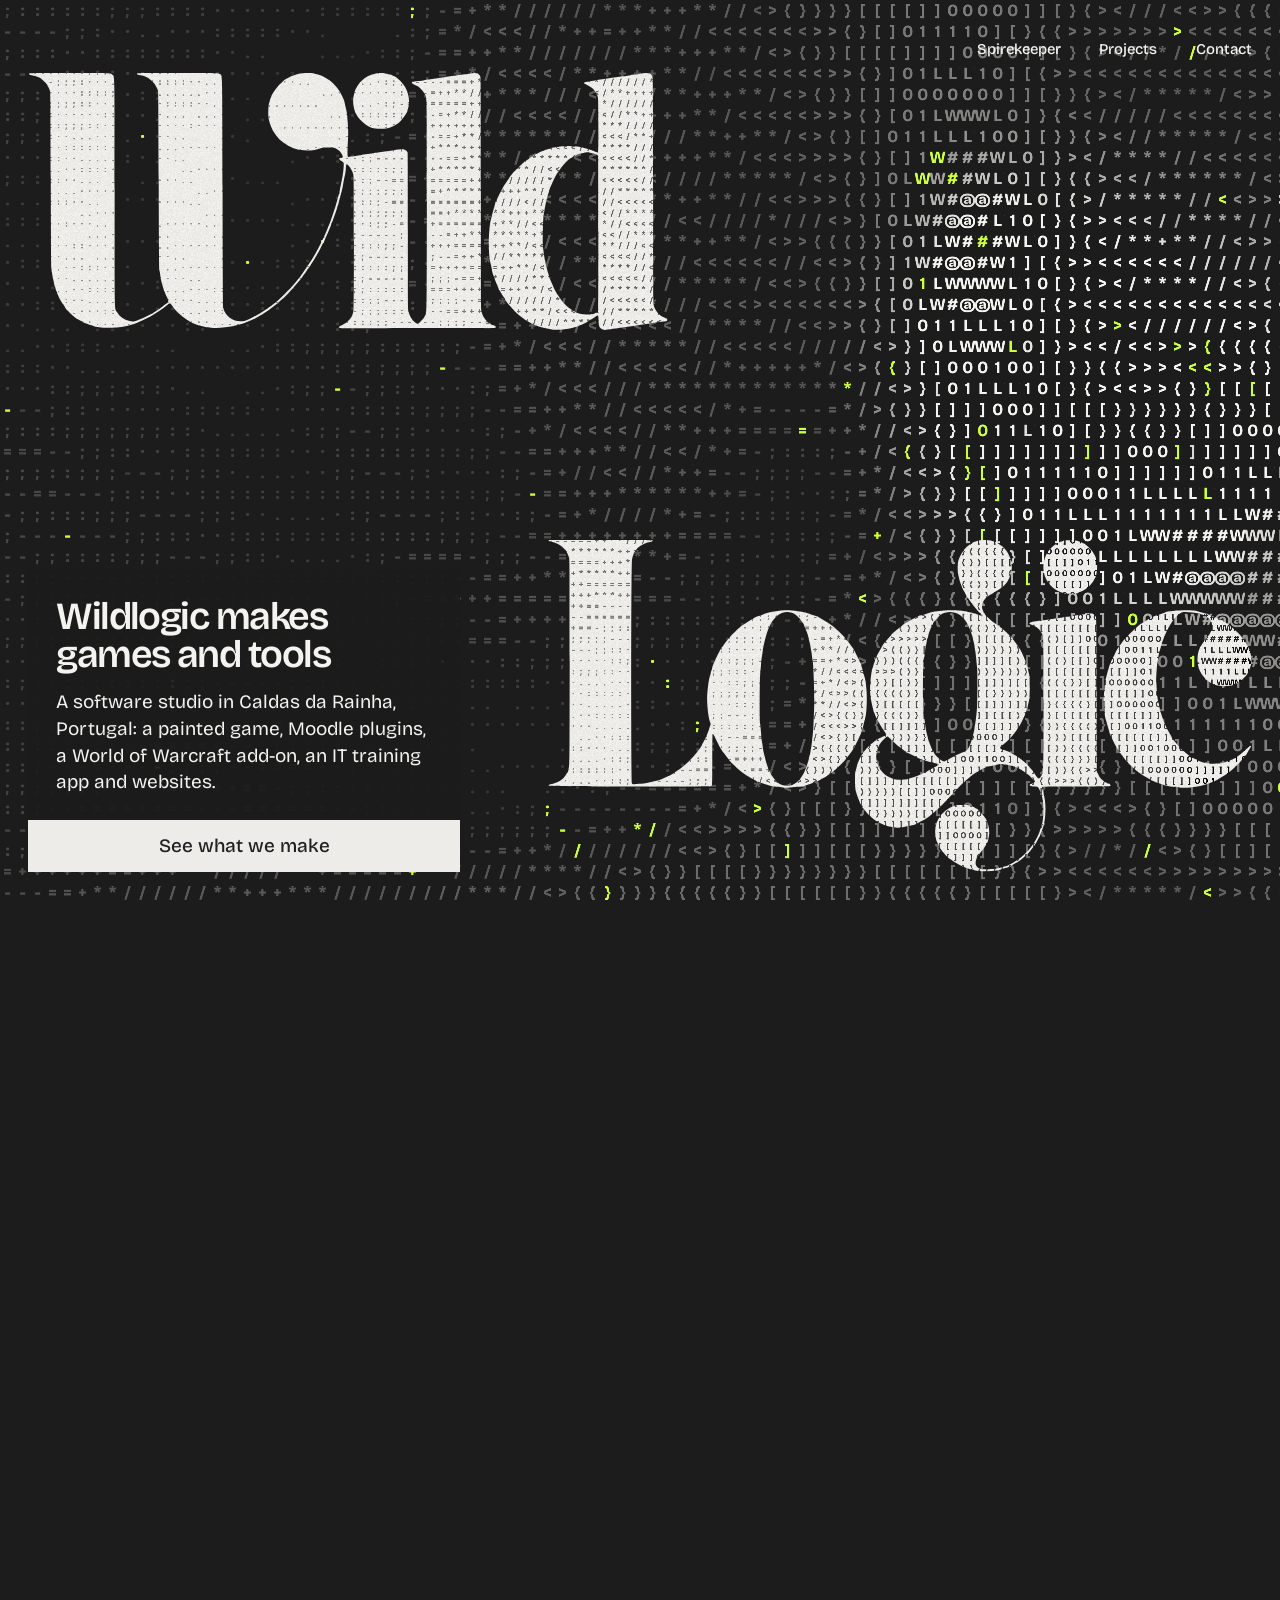
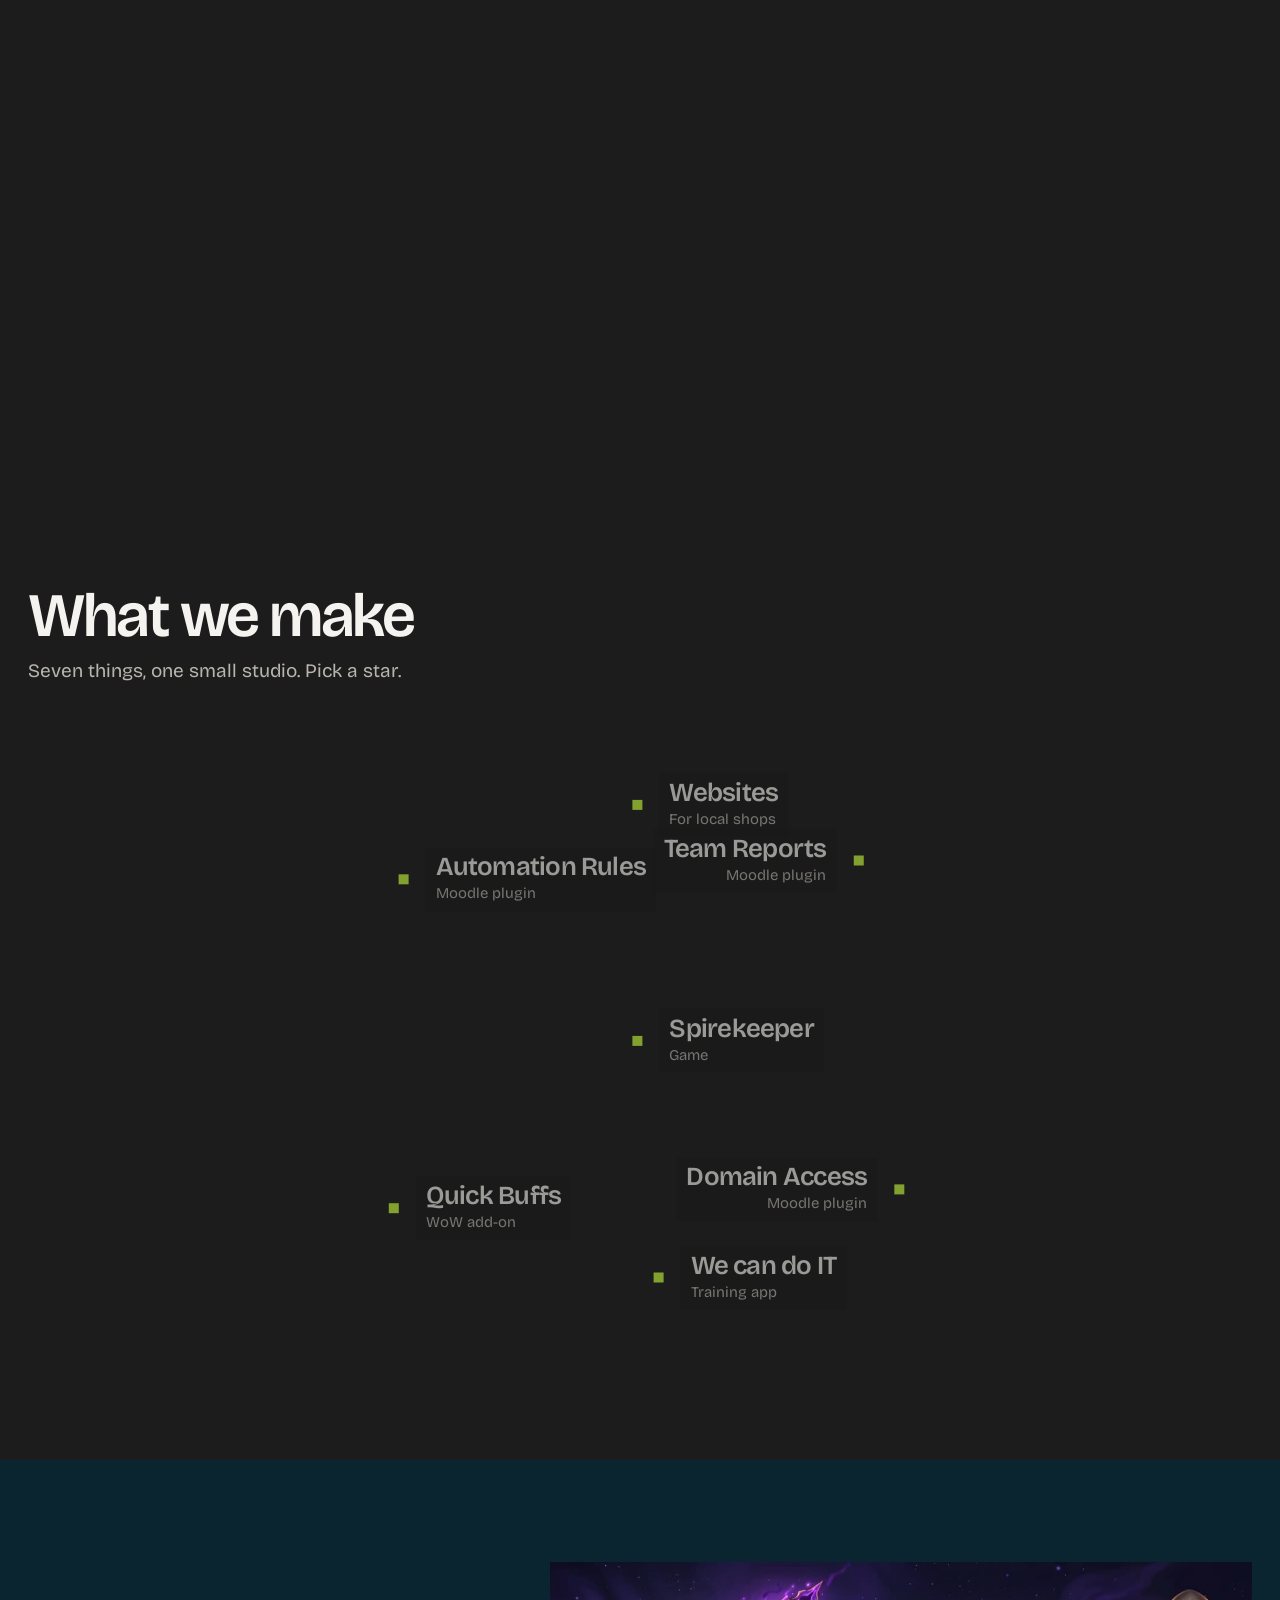
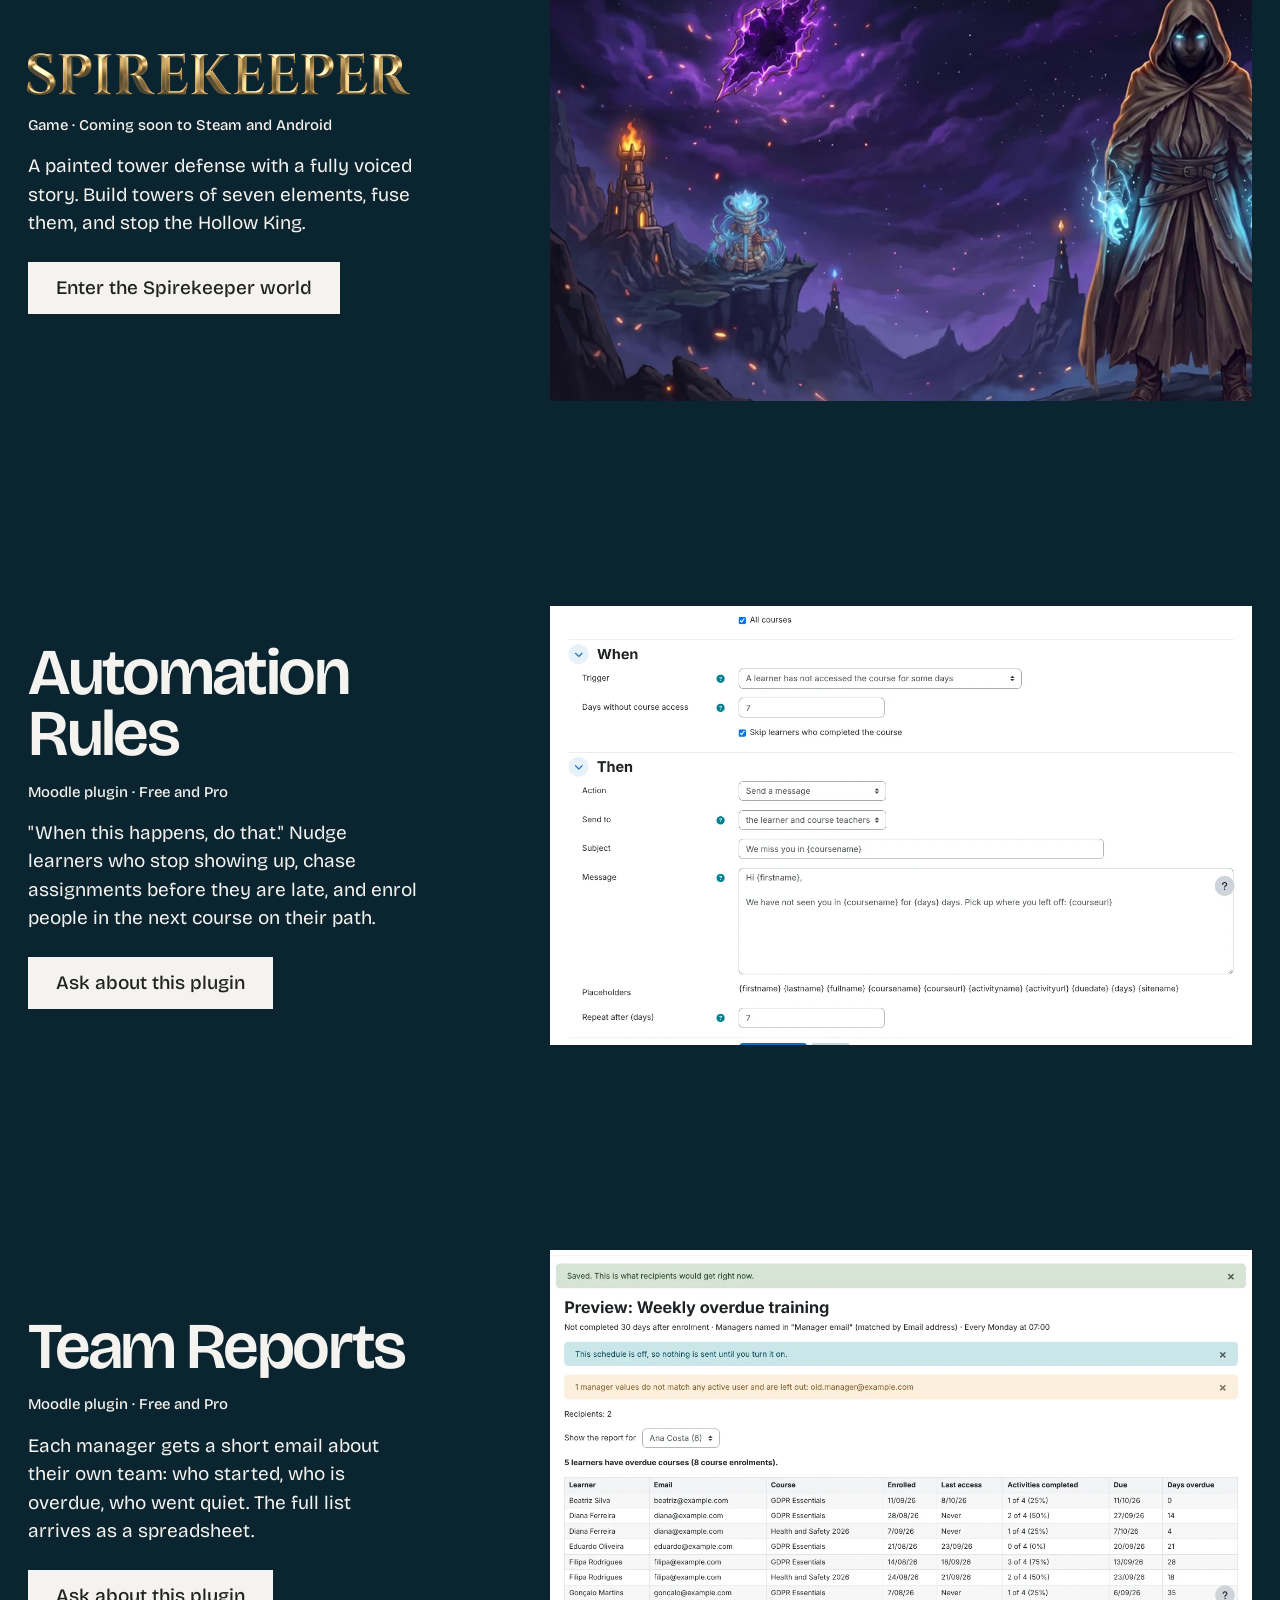
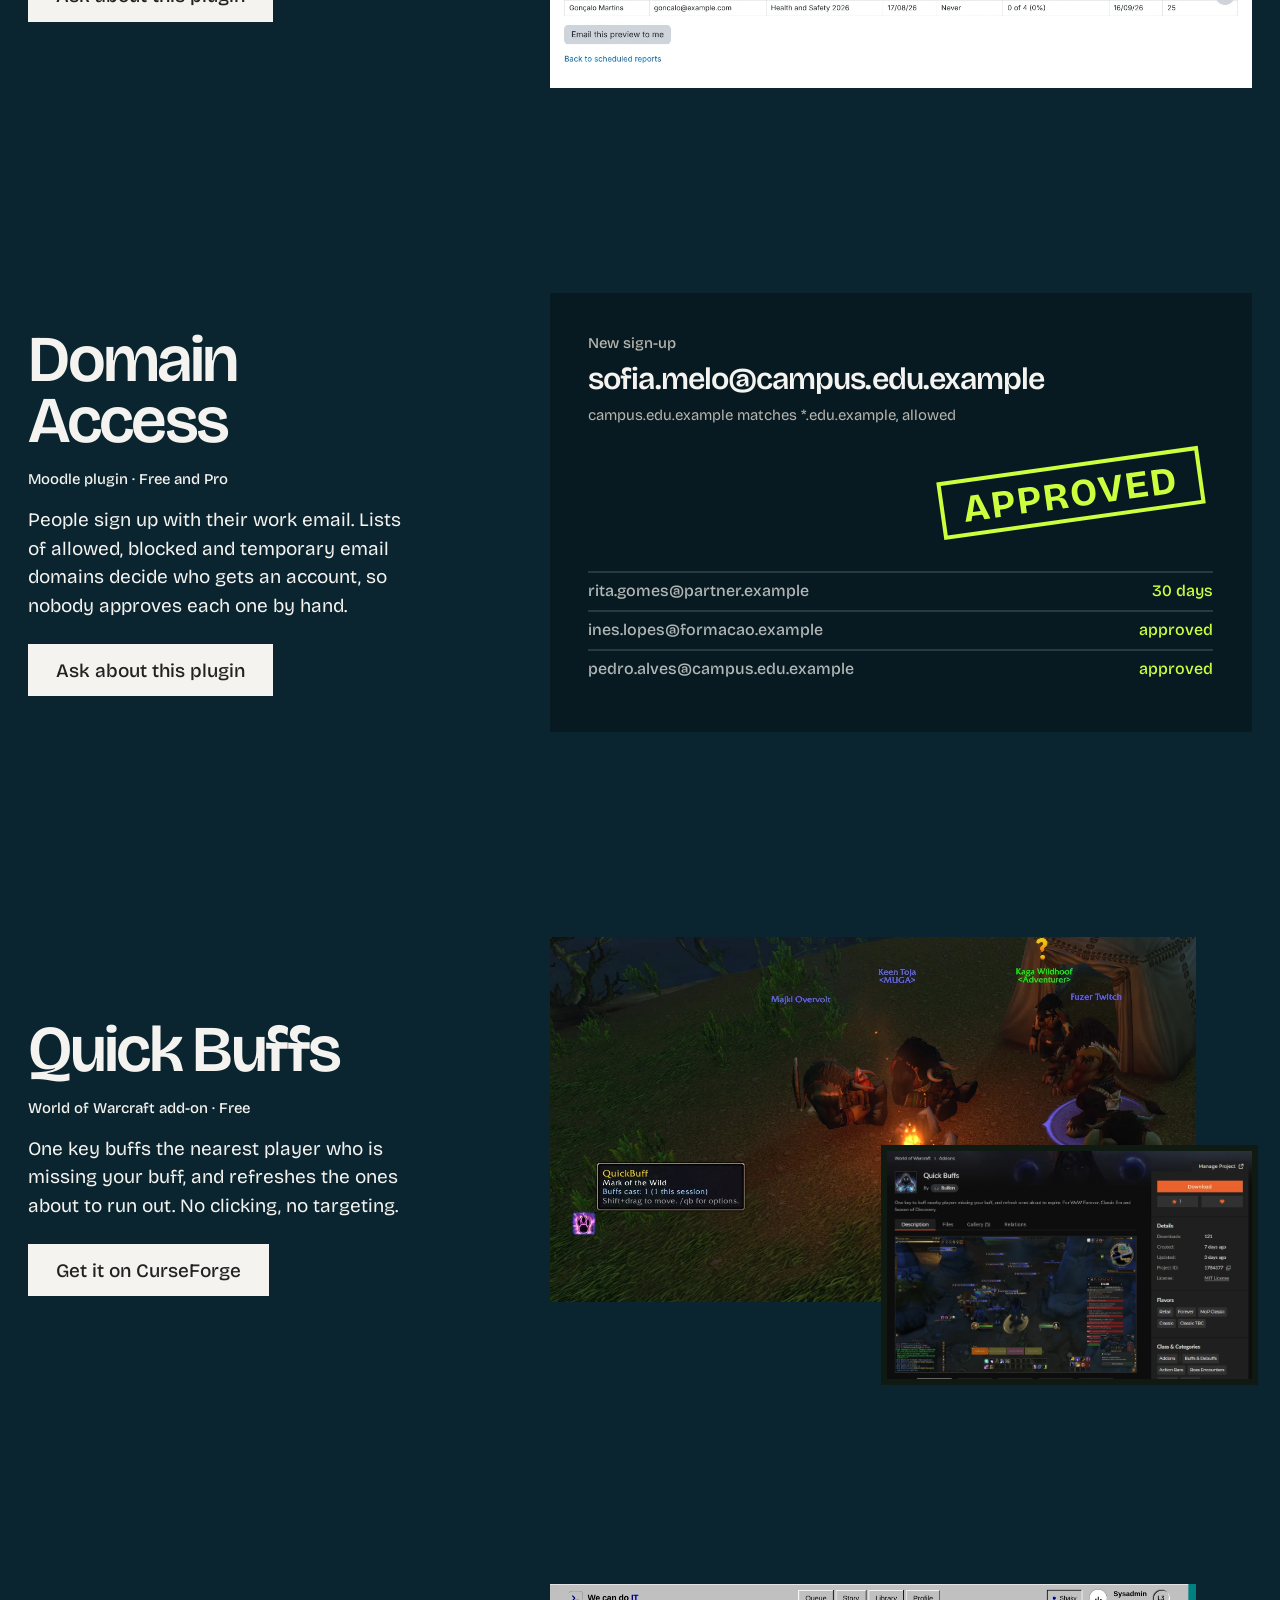
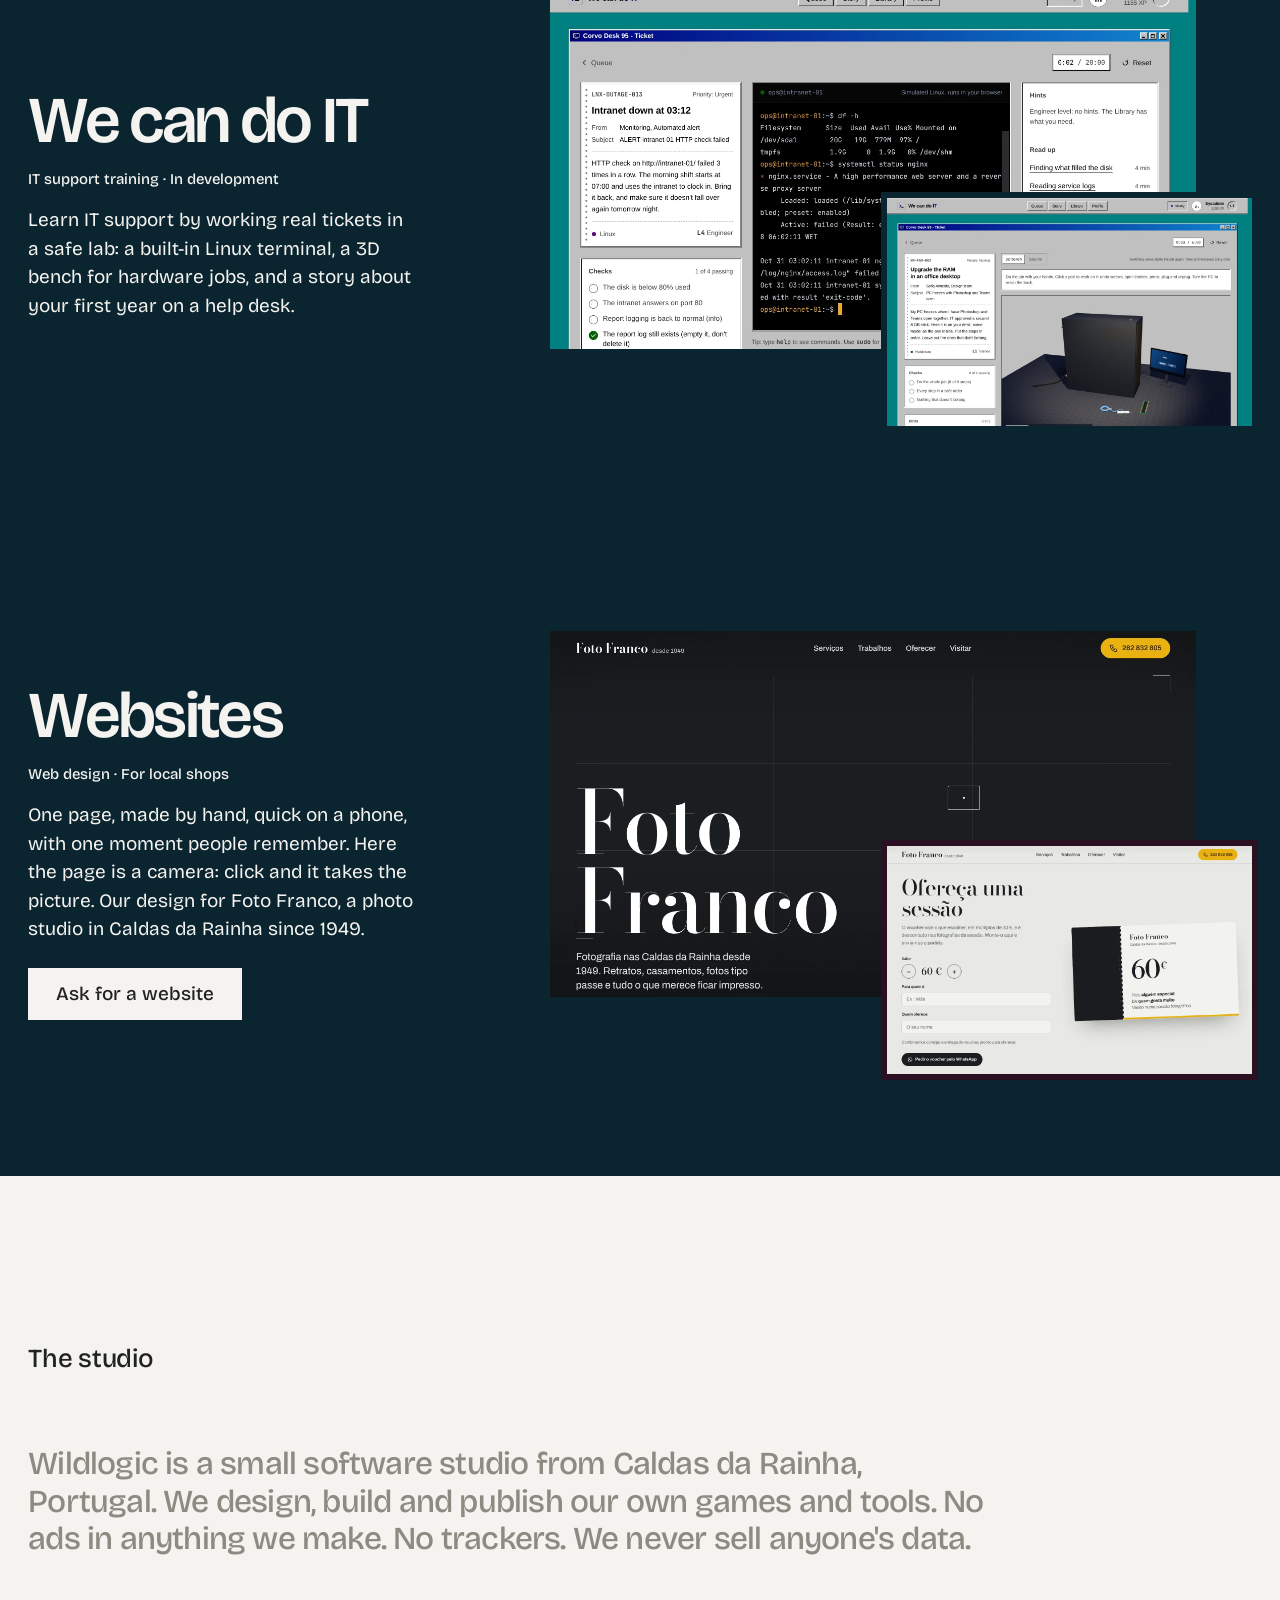
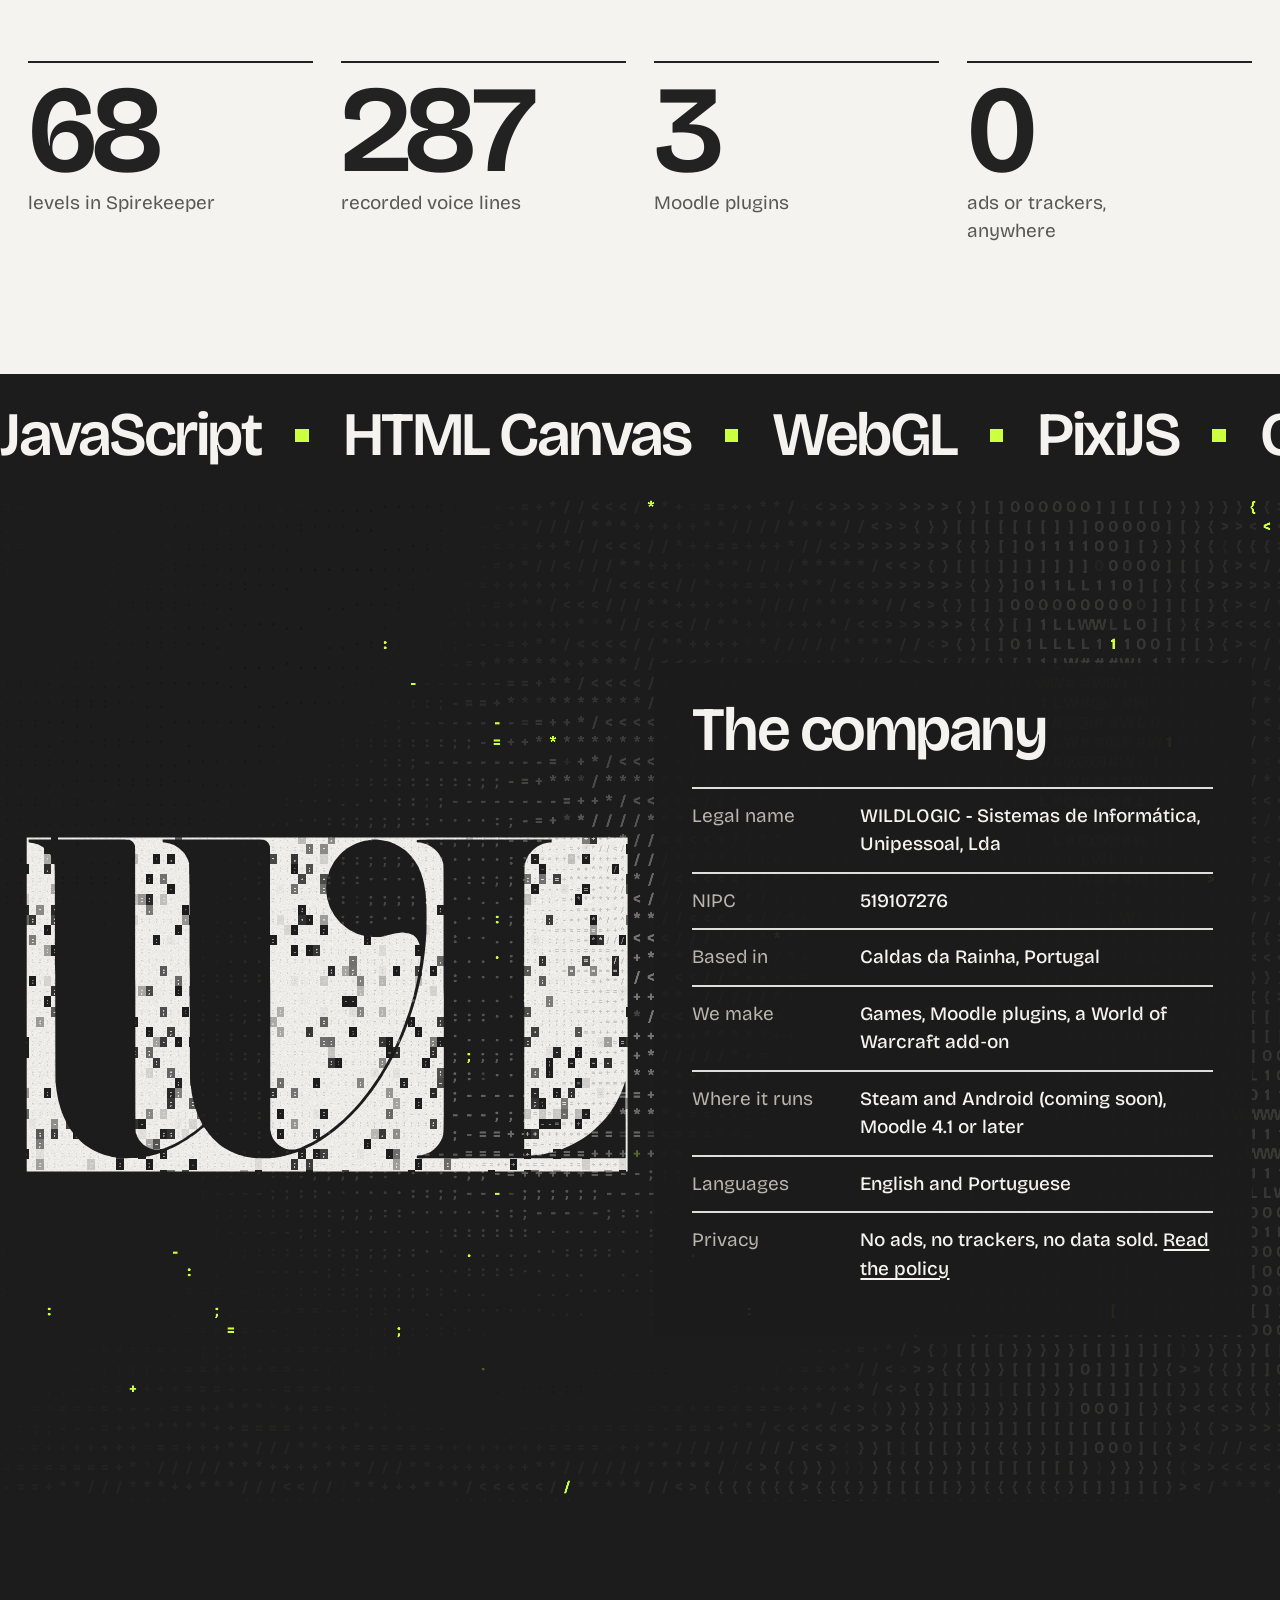
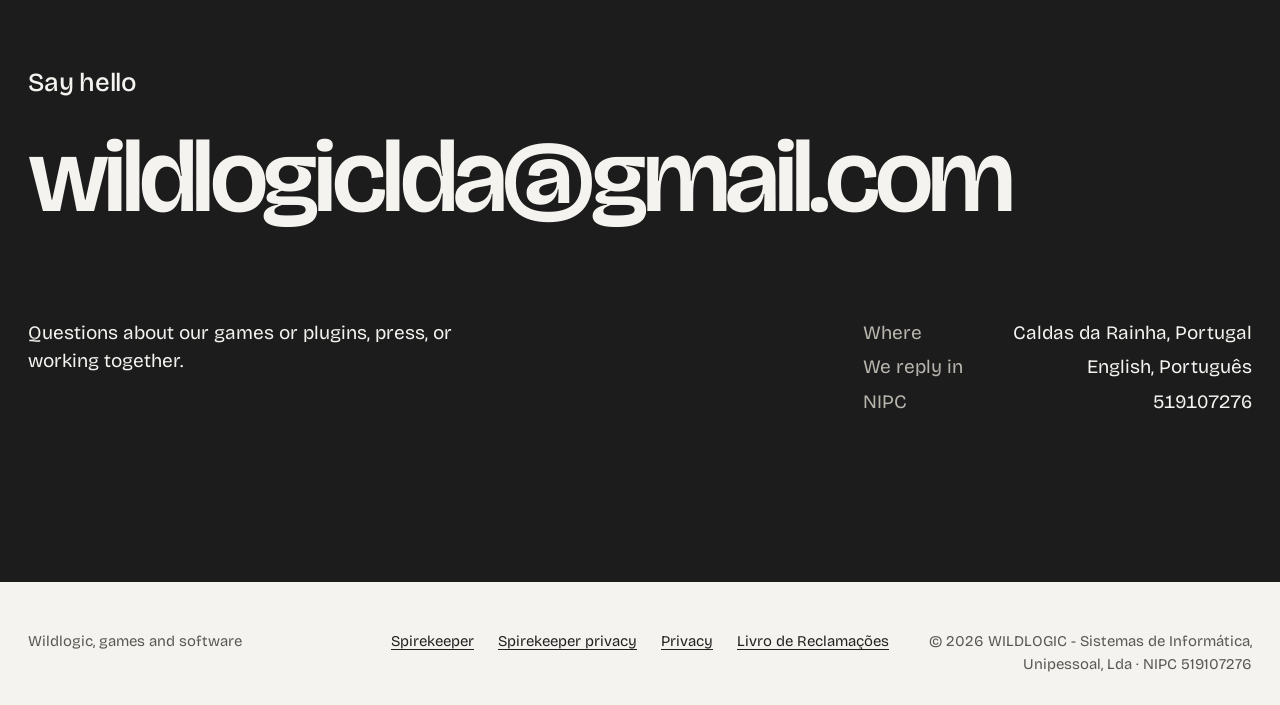
==== commit 382de89c: "Projects morph into each other on scroll (picture opens from a dot, text dissolves); Foto Franco sho" ====
--- a/index.html
+++ b/index.html
@@ -115,10 +115,10 @@
     <div class="proj-text">
       <h3 data-in>Websites</h3>
       <p data-in class="kind">Web design · For local shops</p>
-      <p data-in class="desc">One page, made by hand, quick on a phone, with one moment people remember. Shown here: our design for Foto Franco, a photo studio in Caldas da Rainha since 1949.</p>
+      <p data-in class="desc">One page, made by hand, quick on a phone, with one moment people remember. Here the page is a camera: click and it takes the picture. Our design for Foto Franco, a photo studio in Caldas da Rainha since 1949.</p>
       <a data-in class="btn" href="mailto:wildlogiclda@gmail.com">Ask for a website</a>
     </div>
-    <figure class="proj-media duo wide" data-reveal><img src="assets/img/web-fotofranco.webp" width="1280" height="724" alt="The Foto Franco site: a big 1949 and a few lines about the studio, in Portuguese" loading="lazy"><img class="inset" src="assets/img/web-fotofranco-2.webp" width="1280" height="800" alt="The services list on the Foto Franco site" loading="lazy"></figure>
+    <figure class="proj-media duo wide" data-reveal><img src="assets/img/web-fotofranco.webp" width="1280" height="724" alt="The Foto Franco site opens like a camera viewfinder, with focus marks, exposure numbers and a shutter button" loading="lazy"><img class="inset" src="assets/img/web-fotofranco-2.webp" width="1280" height="800" alt="A gift voucher you build on the Foto Franco site" loading="lazy"></figure>
   </article>
 </div>
 
--- a/assets/site.css
+++ b/assets/site.css
@@ -130,7 +130,6 @@
 .js .projects { background: #17102a; transition: background-color 700ms linear; }
 .js .proj { background: transparent; }
 .proj-media:not(.duo) { overflow: hidden; }
-.js.motion [data-reveal] { clip-path: inset(0 0 100% 0); }
 .duo { position: relative; padding: 0 8% 11% 0; }
 .proj .duo img { aspect-ratio: 1178 / 666; }
 .proj .duo.wide img { aspect-ratio: 1280 / 724; } .proj .duo.wide .inset { aspect-ratio: 1280 / 800; }
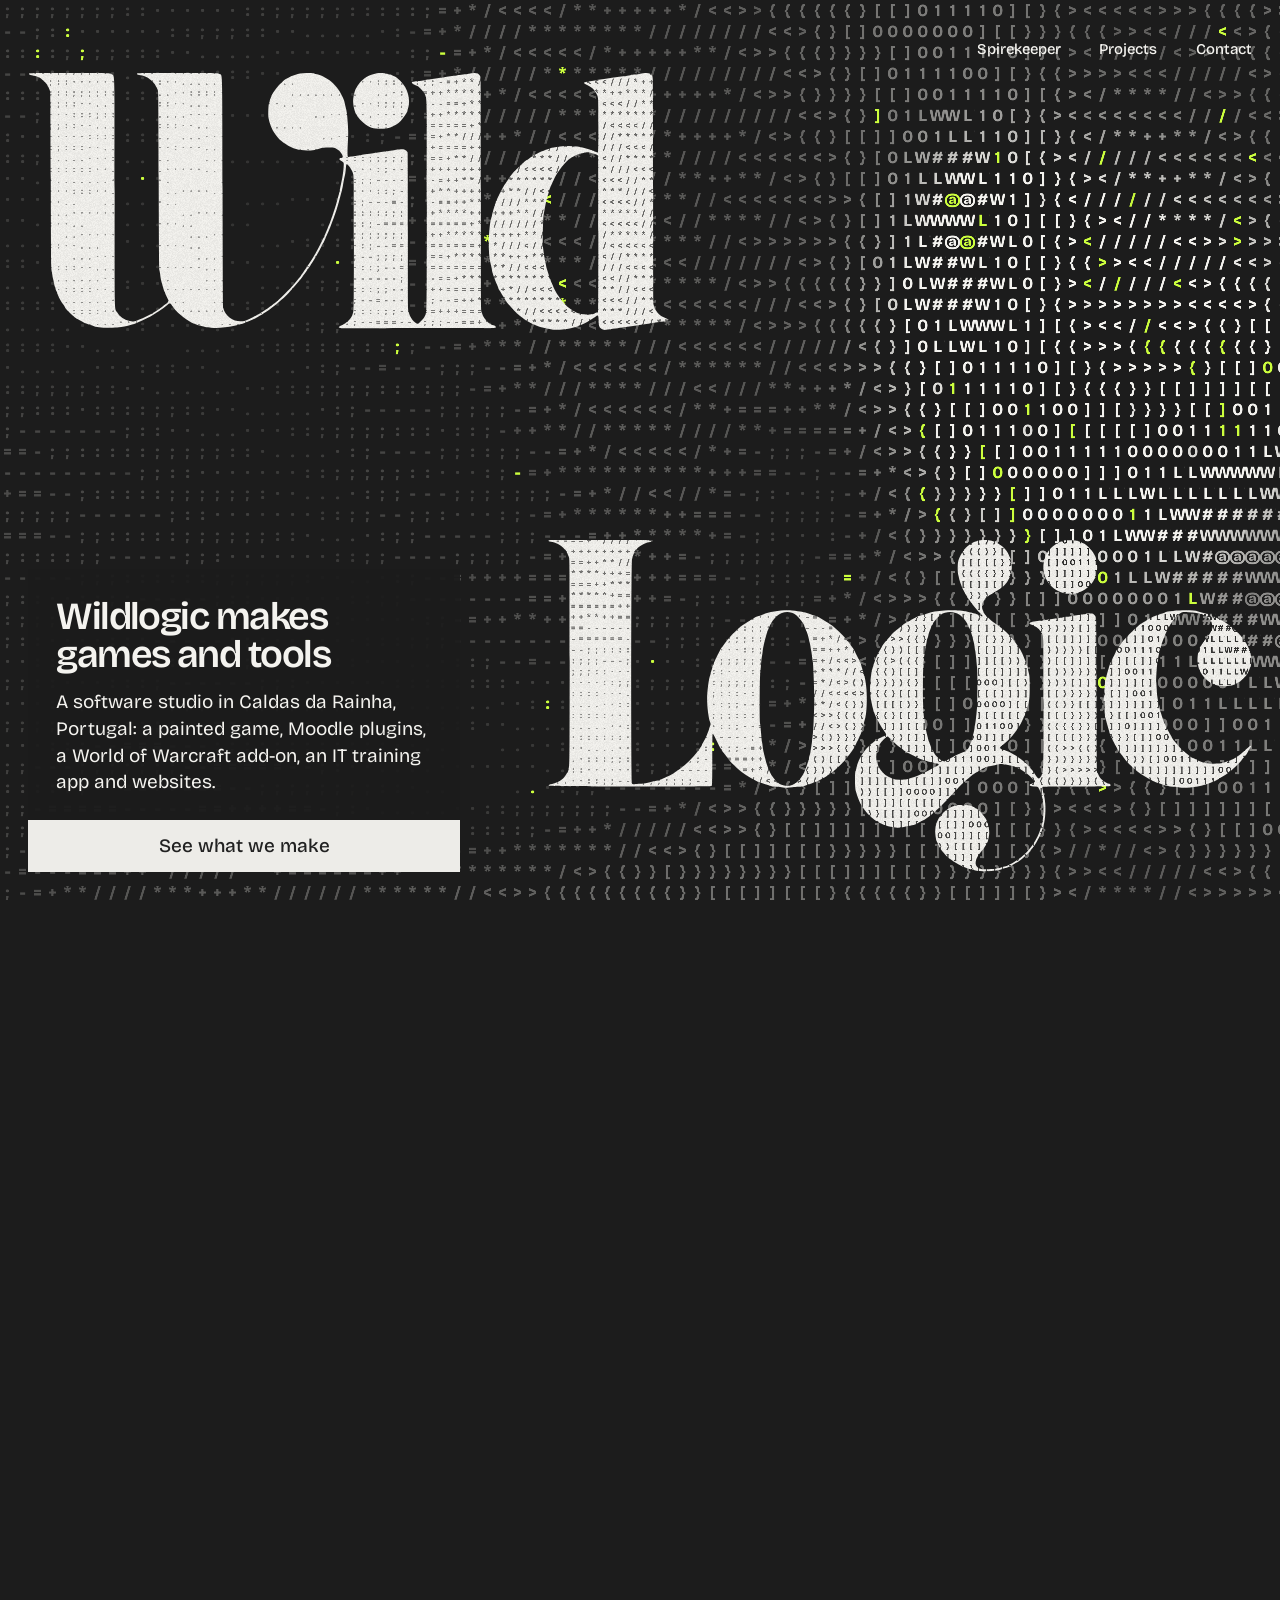
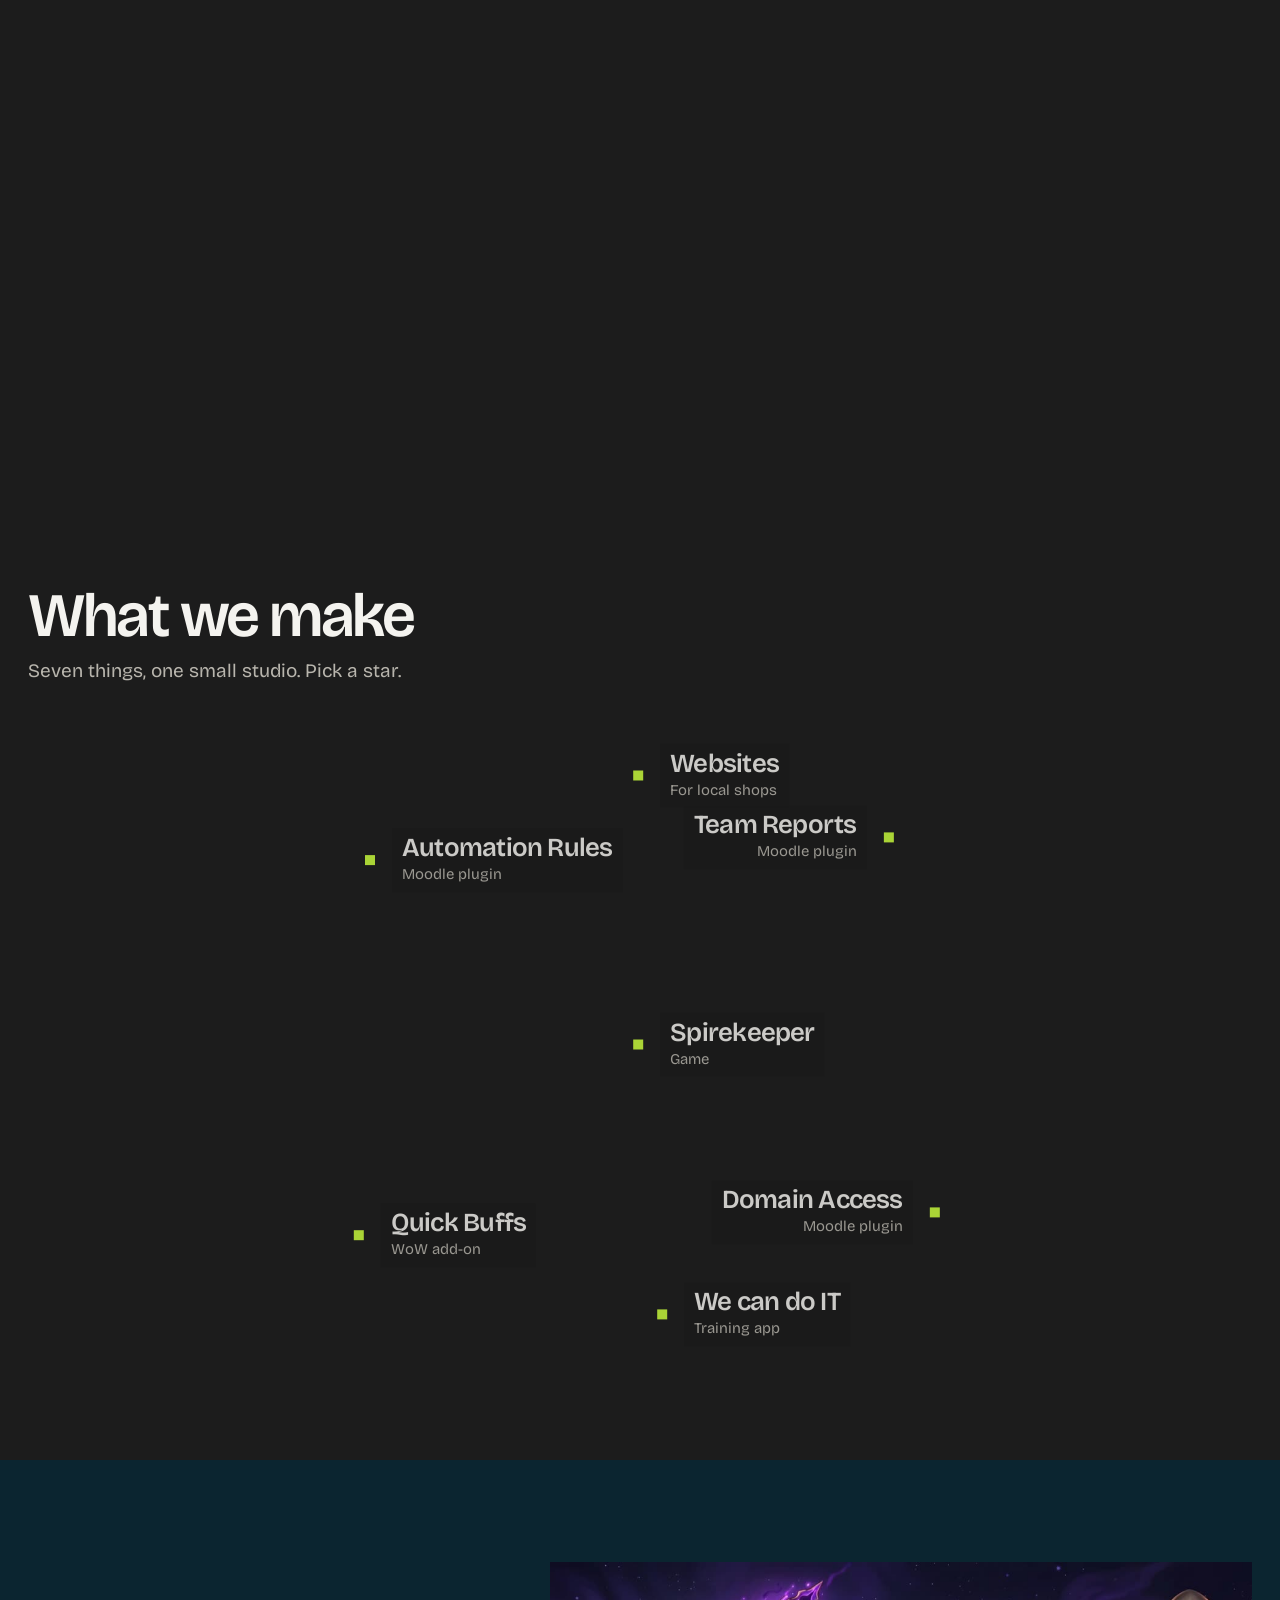
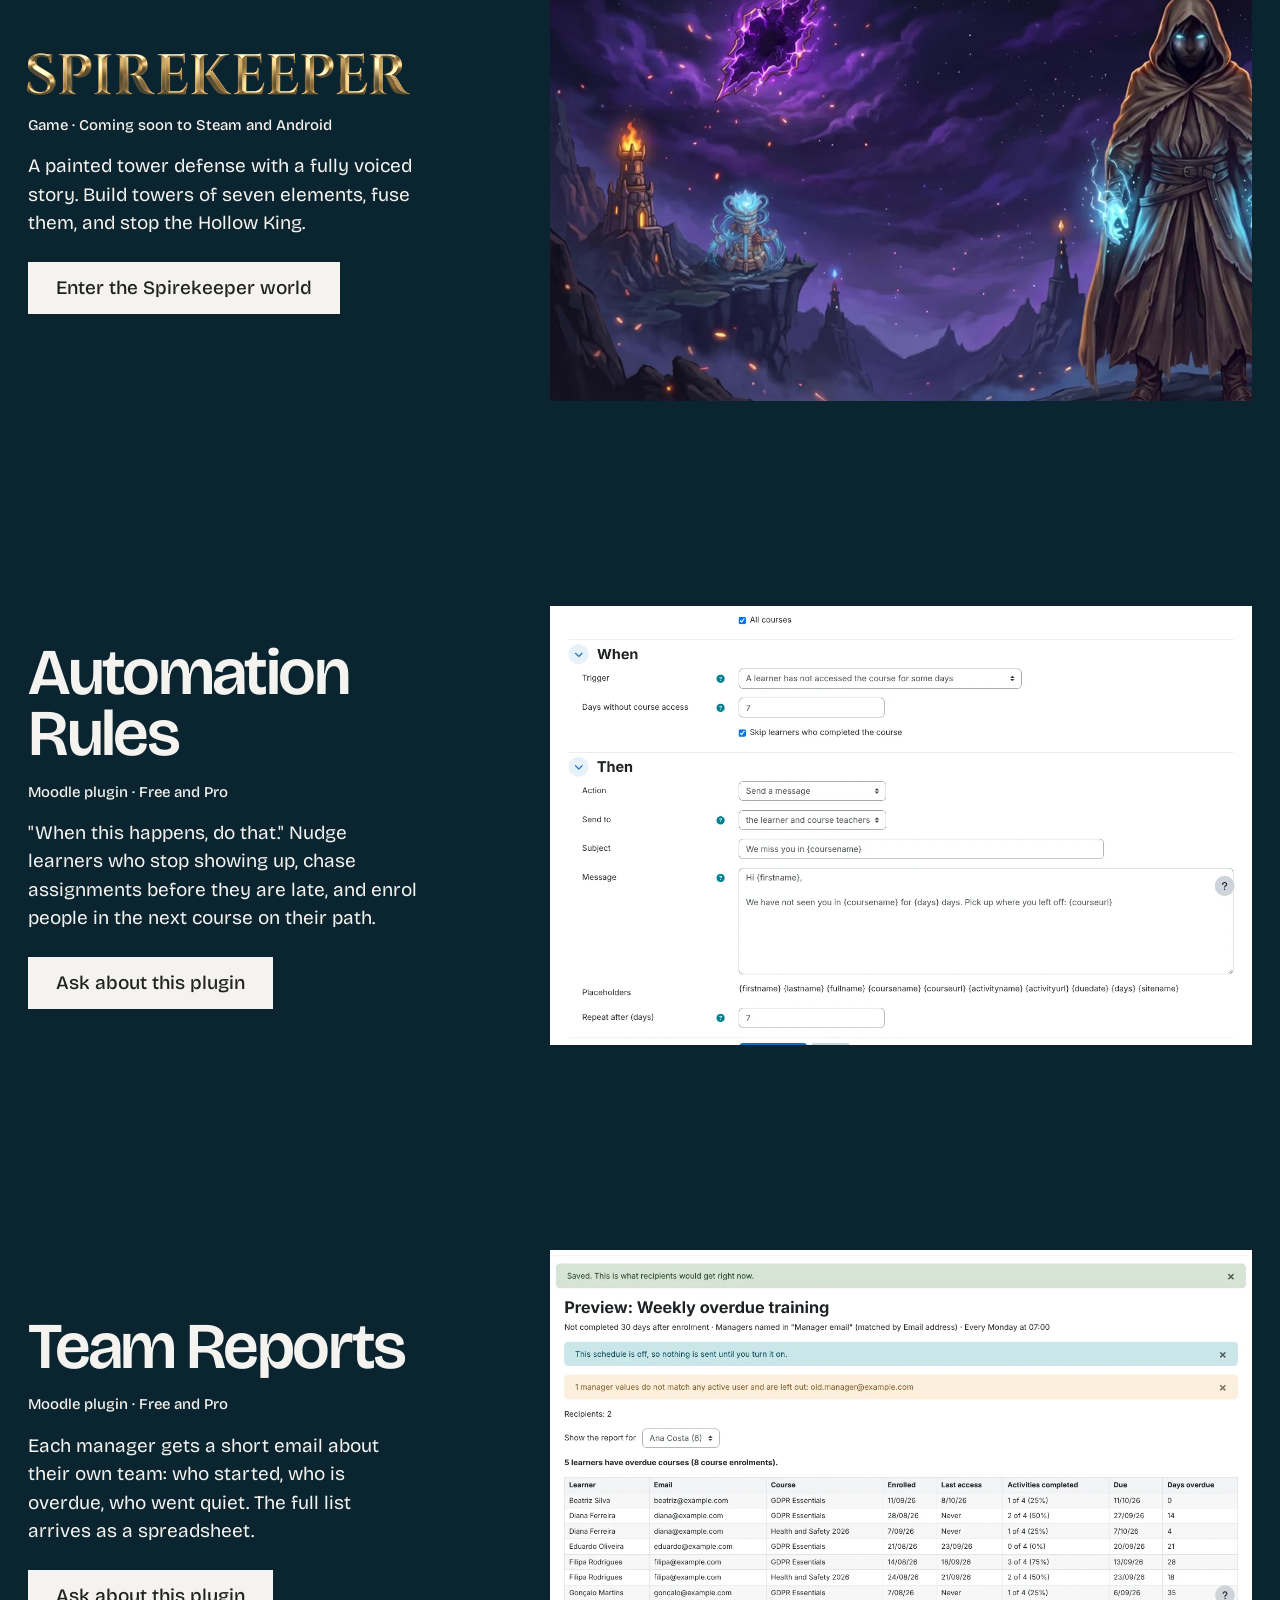
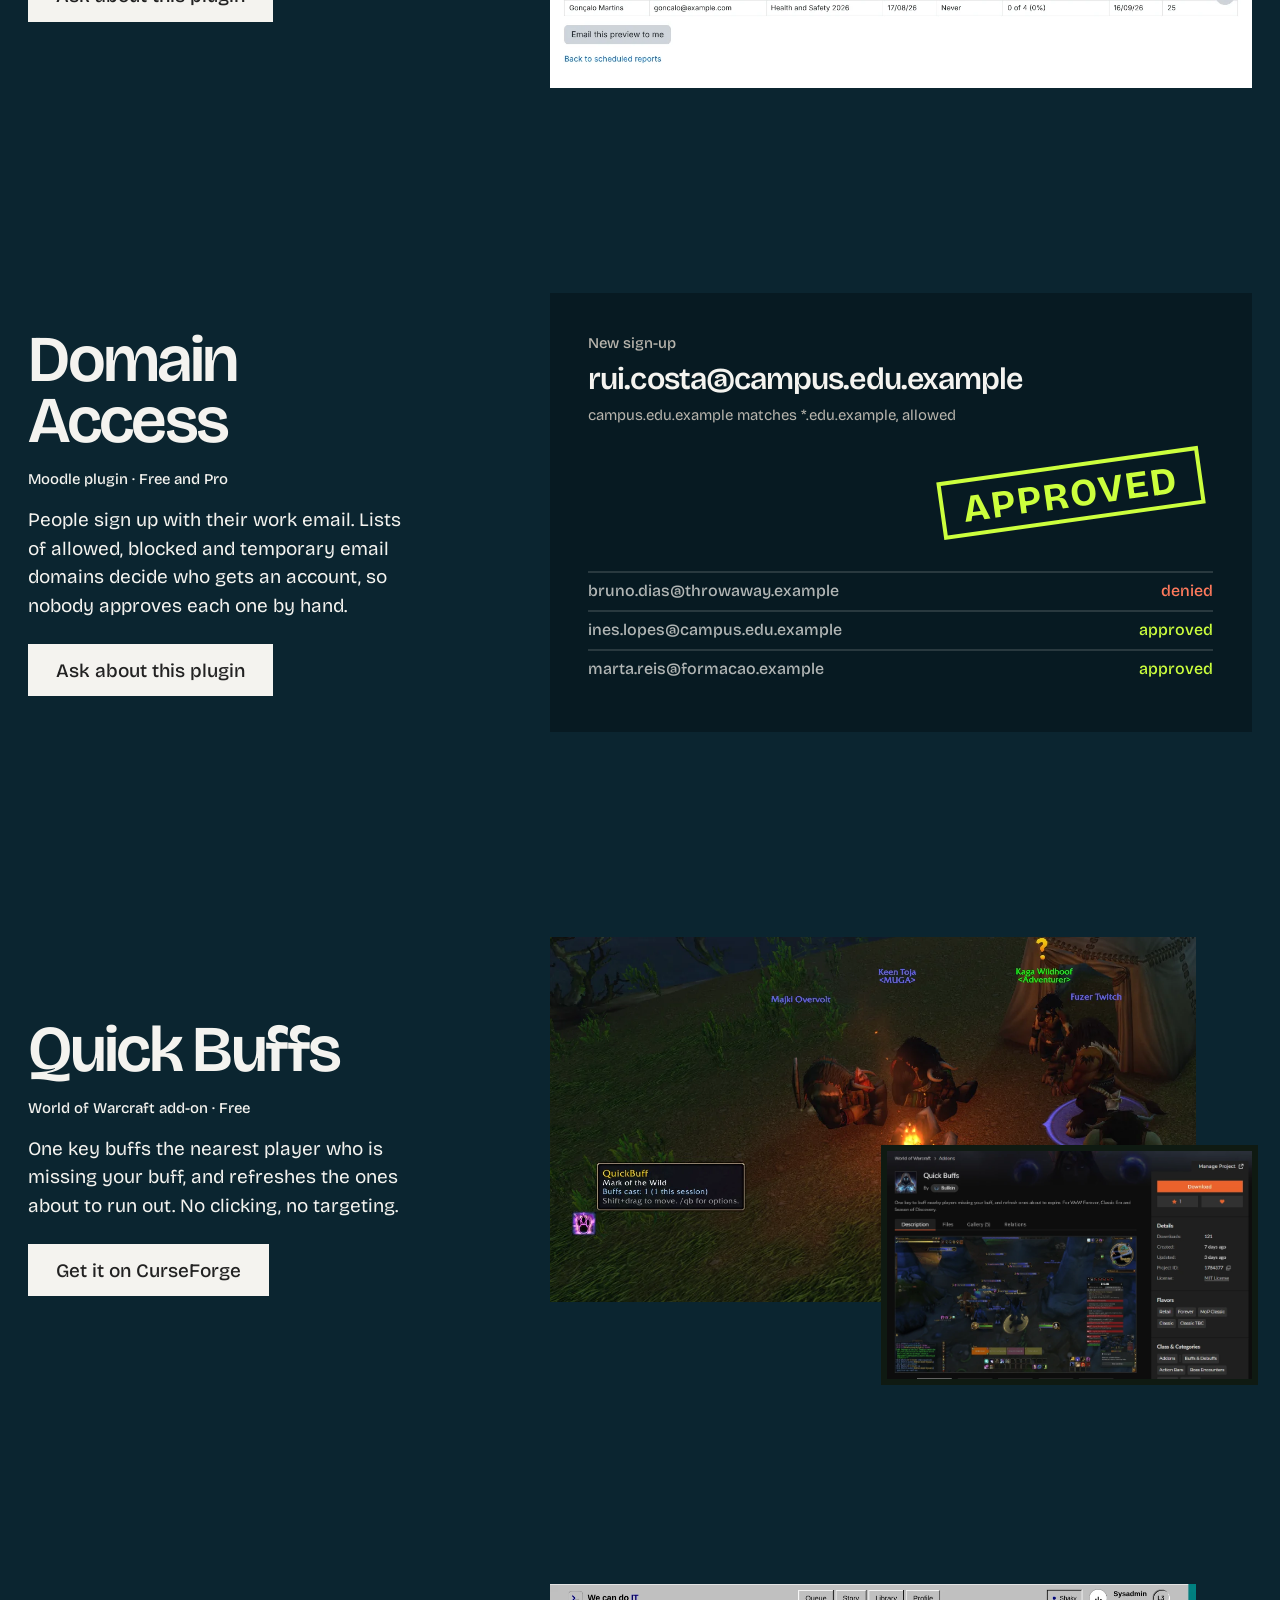
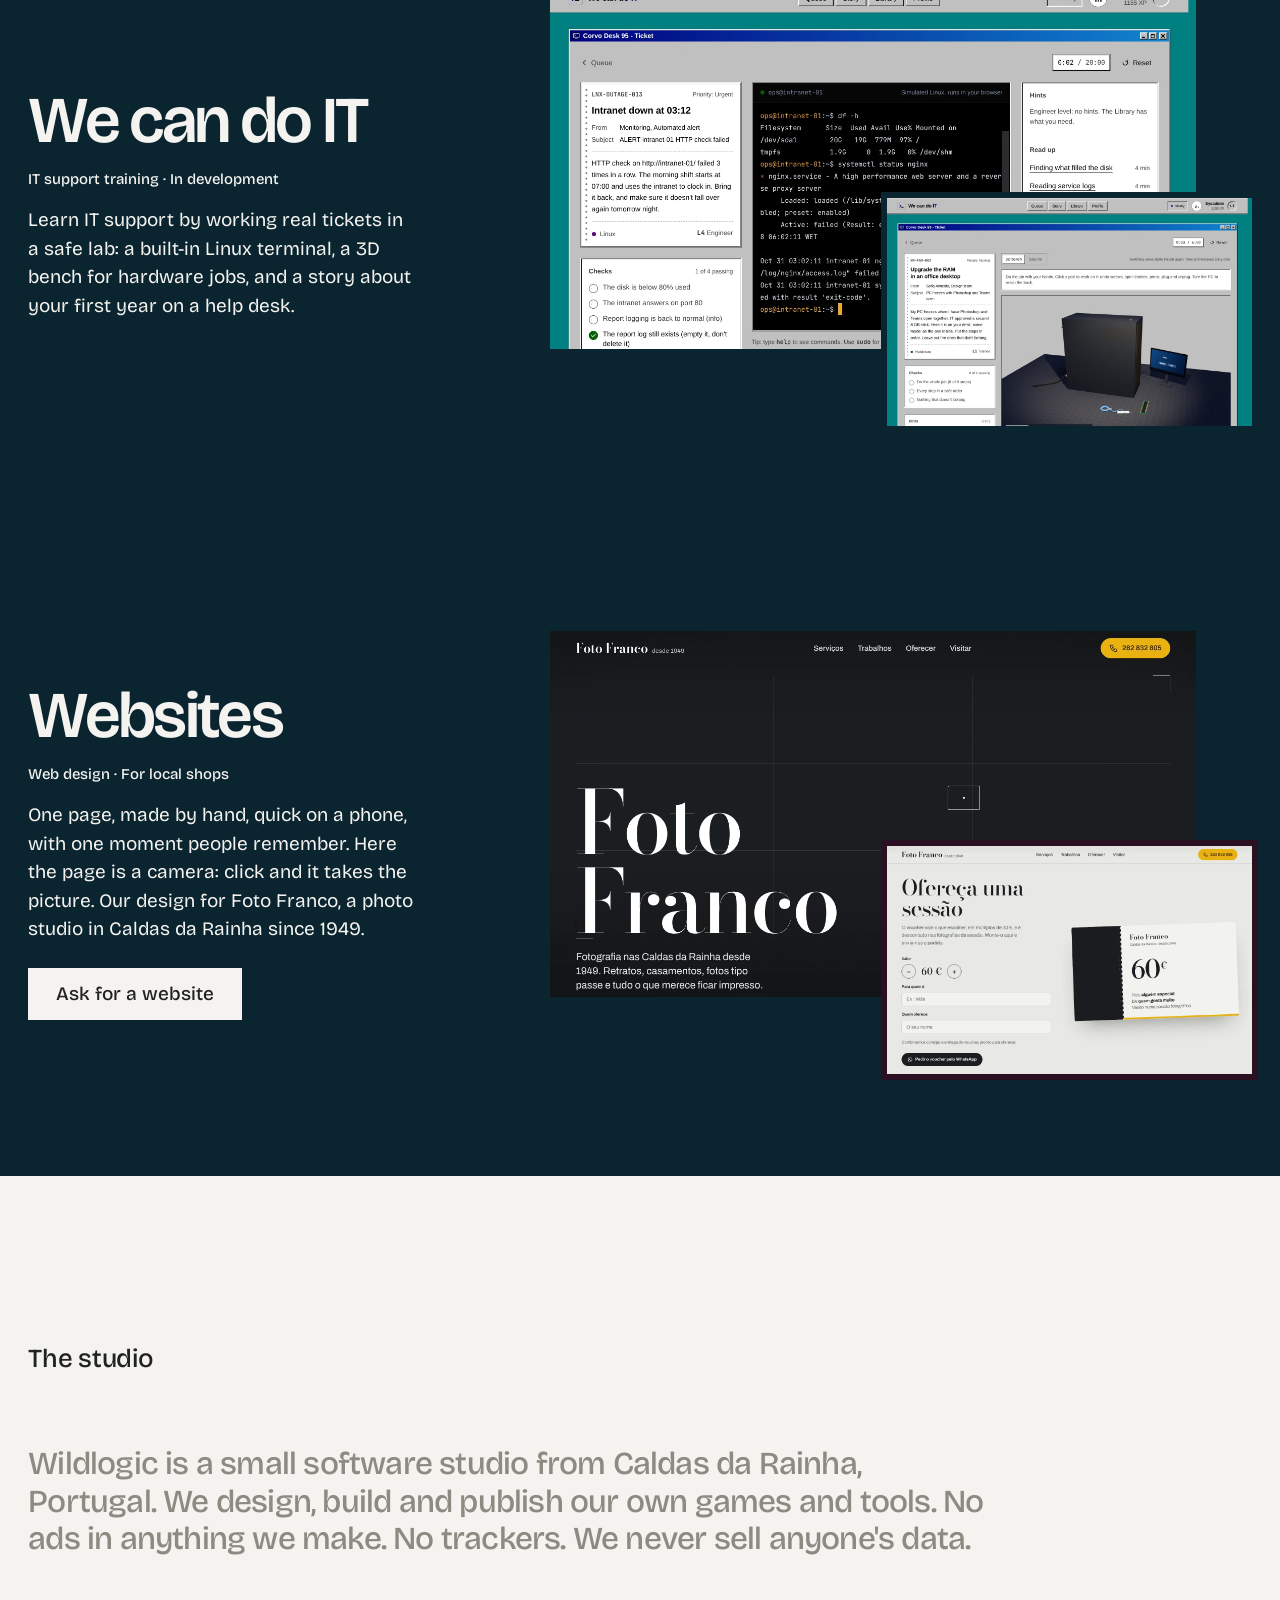
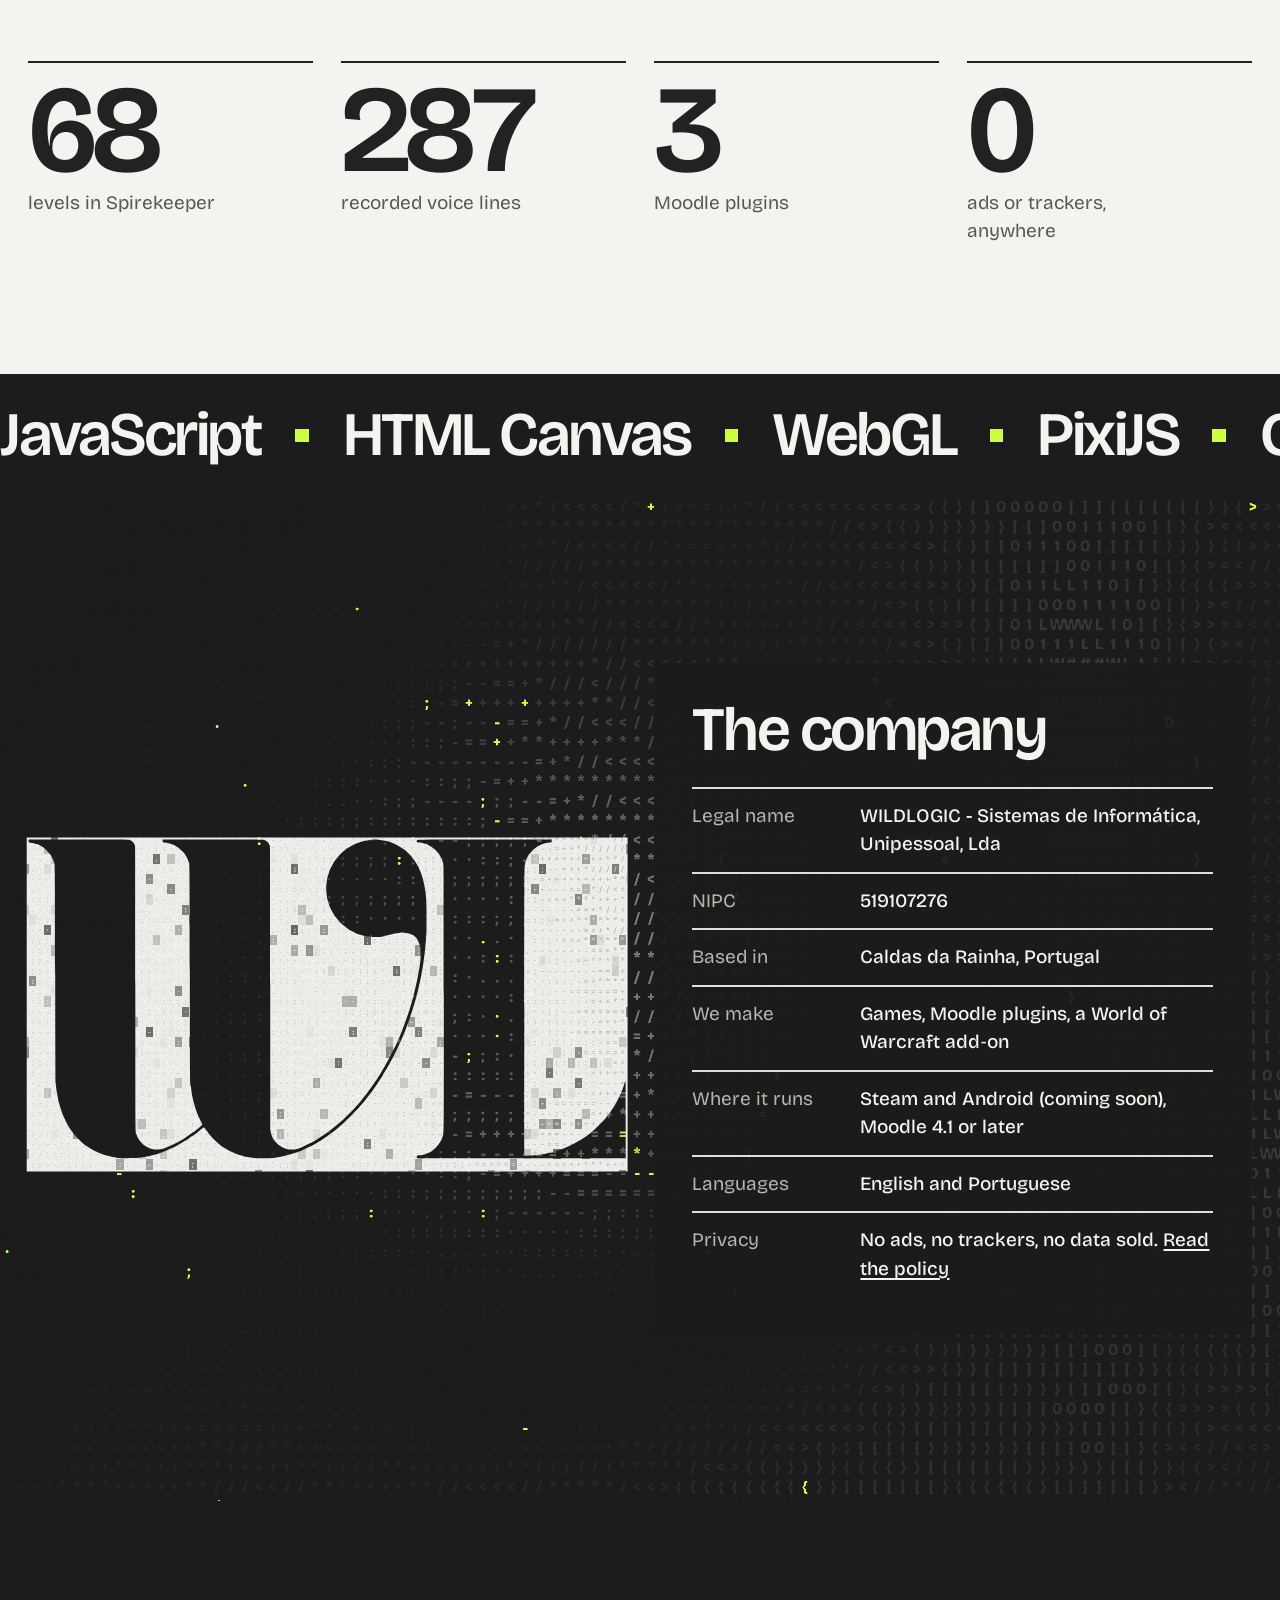
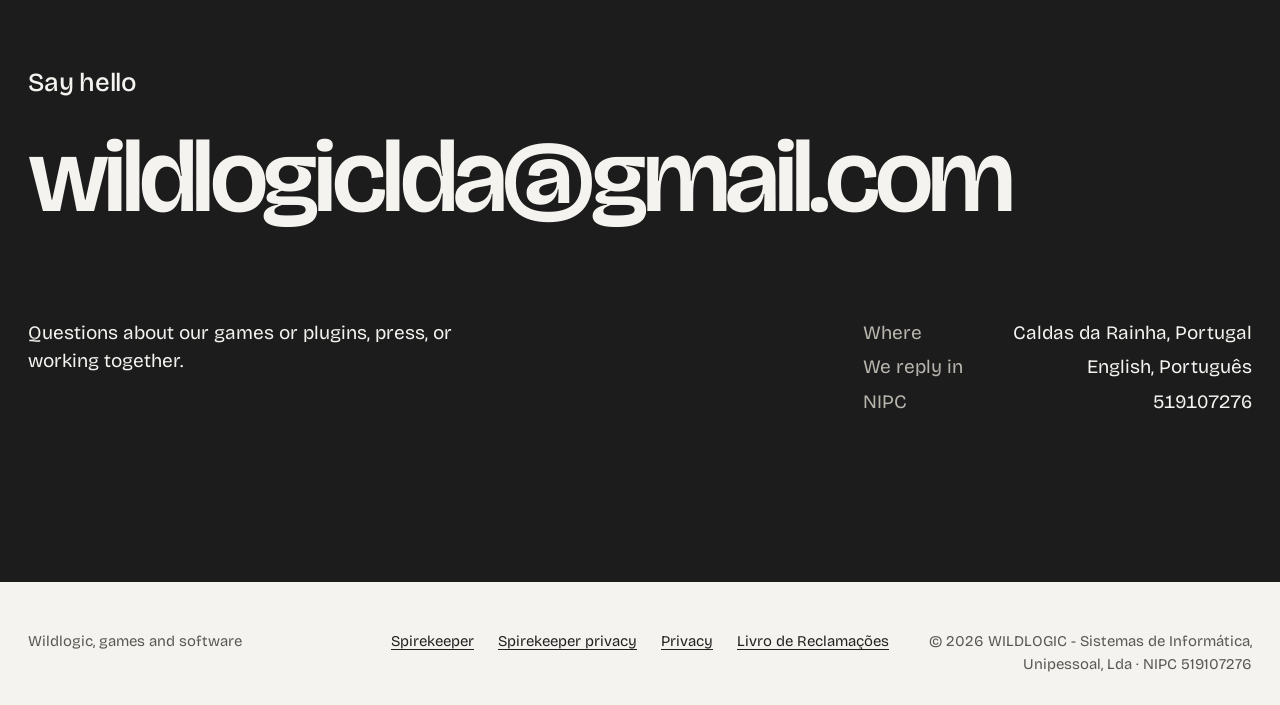
==== commit f25d14a9: "Phone: compact first box on the hero (short line, smaller title and button) Co-Authored-By: Claude F" ====
--- a/index.html
+++ b/index.html
@@ -30,7 +30,7 @@
     <div class="words" role="img" aria-label="Wild Logic"><span class="word word-wild"><svg aria-hidden="true" focusable="false" xmlns="http://www.w3.org/2000/svg" viewBox="183 90 1613 651"><path fill="currentColor" fill-rule="evenodd" d="M1506.0,739.0C1499.8,738.1 1488.4,735.8 1476.2,732.8C1466.6,730.5 1442.2,719.1 1434.4,713.3C1416.1,699.7 1410.8,695.0 1400.9,683.4C1395.7,677.4 1391.2,672.3 1390.8,672.0C1389.9,671.3 1385.8,665.1 1384.2,662.0C1383.5,660.6 1381.6,657.5 1380.0,655.0C1378.4,652.5 1376.6,649.6 1376.1,648.5C1375.6,647.4 1373.6,644.0 1371.6,641.0C1369.6,638.0 1368.0,635.1 1368.0,634.5C1368.0,634.0 1366.6,630.1 1364.9,626.0C1358.8,611.4 1357.3,607.5 1354.0,597.2C1352.9,593.8 1352.0,590.2 1352.0,589.2C1352.0,588.3 1351.2,583.7 1350.1,579.0C1346.0,561.6 1344.9,554.0 1344.1,535.5C1342.9,509.9 1346.0,469.7 1350.1,458.2C1351.1,455.2 1352.0,452.0 1352.0,450.9C1352.0,449.9 1352.9,446.2 1353.9,442.8C1356.2,435.4 1358.7,426.2 1360.1,420.3C1360.7,418.0 1361.8,415.6 1362.6,414.9C1363.4,414.3 1364.0,413.2 1364.0,412.6C1364.0,410.5 1380.4,378.5 1384.6,372.5C1386.8,369.2 1391.0,363.2 1393.8,359.1C1396.6,355.1 1400.1,350.2 1401.7,348.2C1406.4,342.2 1435.3,314.0 1438.5,312.3C1440.2,311.4 1443.1,309.5 1445.0,308.0C1451.9,302.6 1471.1,291.7 1477.9,289.4C1481.6,288.1 1486.0,286.4 1487.6,285.5C1489.2,284.7 1491.4,284.0 1492.5,284.0C1493.6,284.0 1495.6,283.3 1496.8,282.4C1498.0,281.6 1505.7,279.7 1513.8,278.4C1539.4,274.1 1567.4,275.3 1587.0,281.7C1589.5,282.5 1593.5,283.6 1595.9,284.1C1598.4,284.6 1601.4,285.7 1602.6,286.5C1603.9,287.3 1605.5,288.0 1606.2,288.0C1606.9,288.0 1609.9,289.2 1612.8,290.7C1616.4,292.5 1618.4,293.0 1619.1,292.3C1619.8,291.6 1620.1,269.3 1620.0,223.4C1619.9,155.5 1619.9,155.5 1617.4,149.1C1612.3,136.4 1606.1,129.8 1592.9,123.2C1587.3,120.4 1583.5,117.9 1583.5,117.0C1583.5,115.0 1590.6,113.3 1603.8,112.0C1609.5,111.5 1614.6,110.8 1615.2,110.4C1615.7,110.1 1622.3,109.0 1629.8,108.0C1643.0,106.3 1649.4,105.3 1664.5,103.0C1668.3,102.4 1676.7,101.2 1683.0,100.4C1689.3,99.6 1697.3,98.3 1700.8,97.5C1704.3,96.7 1709.2,96.0 1711.8,96.0C1714.4,96.0 1719.2,95.3 1722.5,94.6C1725.8,93.8 1732.4,92.8 1737.2,92.4C1747.4,91.6 1754.4,94.4 1755.6,99.8C1755.9,101.3 1756.6,103.8 1757.1,105.4C1757.6,107.1 1758.0,221.5 1758.0,389.0C1758.0,573.1 1758.3,671.5 1759.0,675.1C1761.9,690.7 1774.1,704.7 1789.0,709.8C1793.1,711.2 1794.6,712.2 1794.8,713.8C1795.3,716.8 1793.0,717.6 1779.0,719.0C1772.1,719.6 1763.8,720.8 1760.5,721.5C1757.2,722.3 1750.5,723.4 1745.5,724.0C1740.5,724.5 1732.7,725.7 1728.0,726.4C1717.9,728.1 1707.2,729.7 1693.5,731.5C1684.5,732.6 1675.1,734.0 1656.5,737.0C1636.4,740.2 1635.5,740.3 1630.1,737.9C1622.8,734.8 1620.8,730.1 1620.6,716.0C1620.4,701.6 1619.7,700.7 1612.7,706.5C1605.3,712.7 1577.6,728.0 1573.8,728.0C1573.0,728.0 1571.6,728.6 1570.5,729.4C1568.6,730.7 1563.5,732.3 1553.5,734.9C1539.4,738.5 1516.5,740.5 1506.0,739.0ZM973.2,735.2C967.9,735.0 966.0,734.6 966.0,733.5C966.0,731.8 968.7,729.0 970.4,729.0C973.3,729.0 983.8,722.4 989.3,717.2C995.6,711.0 999.4,705.3 1000.9,699.4C1001.4,697.2 1002.4,693.7 1002.9,691.5C1003.6,688.8 1004.0,632.1 1004.0,520.6C1004.0,353.8 1004.0,353.6 1001.9,346.1C998.7,334.6 987.4,319.1 985.0,323.0C984.6,323.6 983.9,328.5 983.6,333.8C983.2,339.2 982.3,346.0 981.5,349.0C979.9,355.7 978.3,363.8 976.5,374.5C975.8,378.9 974.5,385.4 973.6,389.0C972.0,395.1 971.2,398.1 966.0,417.5C960.8,436.5 956.3,449.9 946.4,475.5C945.0,479.4 943.1,484.1 942.2,486.0C939.8,491.6 937.2,497.7 935.1,502.2C934.0,504.6 931.9,509.4 930.5,513.0C929.0,516.6 927.3,520.1 926.7,520.9C926.1,521.6 923.9,525.4 922.0,529.4C917.1,538.9 911.4,549.7 908.7,554.2C907.5,556.2 904.8,560.8 902.7,564.3C900.6,567.9 898.3,571.4 897.5,572.0C896.7,572.7 896.0,573.7 896.0,574.2C896.0,575.1 889.4,584.9 882.1,595.0C879.8,598.0 876.6,602.5 874.8,605.0C868.3,614.3 843.5,643.0 835.2,650.9C813.4,671.7 803.3,680.1 784.0,693.1C772.3,701.0 771.1,701.7 768.0,703.2C766.6,703.9 763.2,705.9 760.5,707.6C757.8,709.3 752.6,711.9 749.0,713.4C745.4,714.9 740.8,717.0 738.8,718.1C736.8,719.1 734.5,720.0 733.8,720.0C733.1,720.0 731.3,720.6 729.9,721.4C727.3,722.7 715.5,726.1 700.0,730.0C684.1,733.9 657.4,735.9 644.0,734.0C640.4,733.5 633.7,732.6 629.0,732.0C624.3,731.3 619.3,730.1 617.8,729.4C616.3,728.6 614.1,728.0 612.8,728.0C611.5,728.0 608.8,727.1 606.7,726.0C604.7,724.9 602.4,724.0 601.8,724.0C594.9,724.0 566.9,704.2 555.9,691.6C552.1,687.3 547.4,681.3 545.4,678.3C541.2,672.0 540.0,671.8 533.8,676.8C527.0,682.2 521.3,686.5 515.0,691.0C510.1,694.5 506.1,697.0 493.2,704.7C487.2,708.3 463.1,720.0 461.8,720.0C461.1,720.0 459.4,720.6 458.0,721.3C450.9,725.0 429.0,730.6 411.5,733.2C394.3,735.7 361.5,734.1 349.0,730.1C346.0,729.1 340.1,727.3 336.0,726.0C328.1,723.6 325.5,722.6 323.0,721.1C313.5,715.3 307.7,712.0 307.1,712.0C304.3,712.0 276.0,685.6 276.0,682.9C276.0,682.4 273.8,678.9 271.2,675.2C268.5,671.5 265.2,666.2 263.7,663.5C259.6,655.4 256.0,647.2 256.0,645.8C256.0,645.1 255.1,643.1 254.0,641.5C252.9,639.9 252.0,637.5 252.0,636.2C252.0,634.9 251.3,632.6 250.5,631.0C249.7,629.4 248.6,625.3 248.1,621.8C247.5,618.3 246.6,613.9 246.0,612.0C245.4,610.1 244.0,601.8 242.8,593.5C240.6,578.6 240.6,577.4 240.0,360.0C239.4,141.5 239.4,141.5 237.2,135.0C235.9,131.5 234.3,127.8 233.5,127.0C232.7,126.1 232.0,124.8 232.0,124.1C232.0,120.4 213.1,103.0 209.1,103.0C208.3,103.0 206.9,102.4 206.1,101.7C204.5,100.3 199.0,98.7 192.0,97.5C186.0,96.4 185.0,95.9 185.0,93.9C185.0,92.0 186.9,92.0 287.3,92.0C389.6,92.0 389.6,92.0 393.7,95.0C401.7,100.9 401.0,73.1 401.0,392.1C401.0,702.1 400.7,683.8 406.4,694.1C413.5,706.7 424.2,714.4 438.7,717.4C445.4,718.8 446.5,718.7 453.9,717.0C462.8,714.8 479.6,707.4 491.5,700.4C493.7,699.1 496.7,697.4 498.2,696.5C501.7,694.5 516.6,684.4 520.2,681.6C521.7,680.5 525.6,677.5 528.9,675.0C537.8,668.3 538.0,667.1 532.6,656.5C530.0,651.7 528.0,646.9 528.0,645.9C528.0,644.9 527.6,643.9 527.1,643.5C526.2,643.0 525.7,641.8 522.0,629.0C517.6,613.9 516.9,610.7 516.0,602.8C515.5,598.2 514.5,592.2 513.8,589.5C512.9,585.7 512.5,530.1 512.0,362.0C511.4,143.6 511.4,139.4 509.4,134.5C508.4,131.8 506.7,128.4 505.7,127.0C504.8,125.7 504.0,124.0 504.0,123.4C504.0,121.7 496.7,113.5 490.4,108.3C483.6,102.5 473.4,98.5 462.5,97.1C458.3,96.6 457.4,96.1 457.2,94.2C456.9,92.0 456.9,92.0 559.2,92.0C661.6,92.0 661.6,92.0 665.8,94.7C673.1,99.4 672.4,74.2 673.0,391.5C673.4,606.2 673.9,680.7 674.8,684.2C681.5,711.3 713.1,725.9 737.7,713.2C738.7,712.6 744.0,710.1 749.5,707.5C755.0,704.9 760.2,702.2 761.0,701.5C761.8,700.8 765.0,699.0 768.0,697.4C771.0,695.9 775.3,693.2 777.5,691.5C779.7,689.8 784.0,686.8 787.0,684.8C790.0,682.8 795.4,678.9 799.0,676.1C802.6,673.3 807.7,669.4 810.3,667.3C815.7,663.1 844.6,634.2 851.2,626.3C864.1,610.9 867.8,606.4 870.7,602.2C872.5,599.6 875.3,595.7 876.9,593.5C879.7,589.8 892.5,570.9 897.6,563.0C909.5,544.5 928.1,508.0 937.6,484.0C939.5,479.3 941.5,474.6 942.0,473.5C943.0,471.3 943.8,469.1 950.4,450.0C956.1,433.6 959.3,423.4 962.0,413.0C963.2,408.3 964.9,402.0 965.8,399.0C966.6,396.0 967.7,391.5 968.1,389.0C969.0,384.2 971.3,372.8 973.6,362.0C976.8,347.0 979.3,322.2 978.1,318.7C977.7,317.7 975.2,315.6 972.5,314.2C966.3,310.9 965.3,306.5 970.5,306.4C977.0,306.3 977.5,303.7 972.9,295.5C969.4,289.3 965.9,286.1 958.6,282.2C953.7,279.6 952.9,279.5 939.5,279.7C931.4,279.8 924.2,280.3 922.5,281.0C904.1,288.4 877.5,289.5 858.4,283.8C841.5,278.7 820.5,265.5 812.2,254.7C810.7,252.7 807.7,248.8 805.4,245.8C798.0,236.2 791.5,220.5 788.9,206.0C787.3,197.4 788.3,171.2 790.3,167.5C791.2,165.8 792.0,163.4 792.0,162.0C792.0,160.6 792.9,157.8 794.0,155.7C795.1,153.7 796.0,151.5 796.0,150.9C796.0,146.7 810.1,126.6 817.9,119.6C819.8,117.9 822.3,115.6 823.4,114.5C830.6,107.3 848.0,98.7 862.5,94.9C872.8,92.3 901.4,91.4 904.1,93.7C904.9,94.3 907.7,95.1 910.4,95.5C918.1,96.7 932.2,103.3 942.5,110.5C955.1,119.4 968.7,136.7 975.1,152.0C975.7,153.4 976.9,155.9 977.7,157.7C978.6,159.4 979.6,162.6 980.1,164.7C980.5,166.8 981.7,171.4 982.5,175.0C986.5,191.1 987.1,195.4 988.6,218.6C989.8,238.5 989.9,246.7 989.1,260.7C987.5,286.2 987.6,302.9 989.4,303.6C990.2,303.9 993.5,303.5 996.7,302.6C1000.0,301.8 1006.7,300.8 1011.6,300.4C1016.5,300.0 1021.5,299.3 1022.8,298.9C1024.1,298.4 1031.0,297.3 1038.2,296.5C1045.5,295.6 1053.2,294.5 1055.4,294.0C1057.7,293.5 1063.5,292.6 1068.5,292.0C1073.5,291.5 1081.1,290.4 1085.5,289.6C1089.9,288.7 1095.3,288.0 1097.5,288.0C1099.7,288.0 1104.2,287.3 1107.5,286.5C1110.8,285.7 1117.1,284.8 1121.5,284.5C1129.1,283.9 1129.7,284.0 1134.1,286.9C1137.5,289.1 1138.9,290.7 1139.4,293.0C1139.7,294.8 1140.0,384.2 1140.0,491.8C1140.0,687.3 1140.0,687.3 1142.2,695.4C1144.4,703.2 1145.8,706.1 1151.7,714.4C1154.9,718.7 1162.0,724.0 1164.7,724.0C1166.6,724.0 1176.8,714.0 1180.9,708.1C1182.2,706.2 1184.2,702.0 1185.4,698.6C1187.5,692.5 1187.5,692.5 1187.8,427.5C1188.1,133.5 1188.6,156.9 1181.7,143.7C1177.6,135.8 1165.9,124.0 1162.3,124.0C1159.6,124.0 1150.0,118.4 1150.0,116.9C1150.0,114.7 1150.6,114.5 1165.7,112.5C1171.9,111.7 1178.9,110.6 1181.2,110.1C1183.6,109.6 1188.9,108.8 1193.0,108.5C1197.1,108.1 1204.9,107.0 1210.2,105.9C1215.5,104.9 1221.7,104.0 1224.0,104.0C1226.3,104.0 1231.1,103.3 1234.8,102.5C1238.5,101.7 1246.0,100.6 1251.5,100.0C1257.0,99.4 1263.1,98.5 1265.0,98.0C1266.9,97.5 1273.4,96.6 1279.3,96.0C1285.2,95.4 1291.2,94.5 1292.5,94.0C1293.8,93.5 1298.9,92.8 1303.7,92.5C1313.9,91.8 1317.9,93.2 1321.7,98.9C1324.0,102.3 1324.0,102.3 1324.0,394.3C1324.0,685.8 1324.0,686.2 1326.1,694.8C1328.8,705.9 1332.7,712.1 1343.8,722.1C1346.8,724.8 1353.0,728.0 1355.4,728.0C1358.7,728.0 1362.5,731.3 1361.7,733.3C1361.1,734.9 1353.9,735.0 1271.3,735.1C1221.9,735.2 1136.3,735.3 1081.0,735.4C1025.7,735.4 977.2,735.4 973.2,735.2ZM1610.7,698.0C1612.8,696.9 1615.5,696.0 1616.7,696.0C1617.9,696.0 1619.1,695.6 1619.5,695.1C1619.8,694.6 1620.0,605.6 1620.0,497.3C1620.1,313.6 1620.0,300.4 1618.4,299.3C1616.5,297.9 1610.4,296.0 1599.2,293.4C1592.1,291.6 1591.8,291.7 1582.7,293.8C1577.7,295.0 1572.5,296.0 1571.2,296.0C1569.9,296.0 1565.3,298.1 1560.9,300.8C1556.5,303.4 1551.5,306.3 1549.8,307.2C1539.1,313.0 1516.6,341.6 1508.5,359.5C1506.5,363.9 1503.8,369.8 1502.5,372.5C1498.5,381.0 1496.0,387.2 1496.0,388.9C1496.0,389.8 1495.1,393.2 1494.0,396.5C1489.3,411.0 1488.4,415.1 1482.4,449.0C1480.4,460.5 1479.3,519.6 1480.8,533.0C1482.2,544.7 1484.9,562.2 1485.6,564.0C1485.9,564.8 1486.8,569.1 1487.5,573.5C1488.3,577.9 1489.5,583.5 1490.3,586.0C1494.6,598.9 1496.0,603.7 1496.0,605.1C1496.0,606.7 1498.0,611.8 1502.2,621.0C1503.4,623.5 1505.1,627.3 1506.0,629.5C1509.4,637.2 1513.1,644.5 1514.9,647.0C1515.9,648.4 1519.4,653.5 1522.6,658.4C1537.3,680.8 1561.3,698.0 1581.0,700.4C1589.8,701.5 1606.8,700.1 1610.7,698.0ZM1058.5,232.0C1044.8,230.3 1033.6,223.8 1019.3,209.1C1015.9,205.6 1012.8,201.8 1012.4,200.6C1012.1,199.5 1011.2,197.8 1010.5,197.0C1006.6,192.6 1002.0,174.2 1002.0,163.3C1002.0,152.2 1006.6,133.9 1010.7,128.9C1011.4,128.1 1012.0,127.0 1012.0,126.7C1012.0,126.3 1014.0,123.3 1016.3,120.0C1026.8,105.7 1042.3,96.4 1062.0,92.8C1068.9,91.6 1084.6,92.5 1089.4,94.5C1091.3,95.3 1094.0,96.0 1095.3,96.0C1096.7,96.0 1098.9,96.9 1100.3,98.0C1101.7,99.1 1103.4,100.0 1104.1,100.0C1106.6,100.0 1116.7,107.5 1123.5,114.5C1139.5,130.8 1147.1,159.0 1141.1,179.0C1139.9,182.7 1139.0,186.5 1139.0,187.4C1139.0,190.9 1128.9,206.1 1121.8,213.0C1114.5,220.1 1108.5,223.9 1095.6,229.4C1088.3,232.6 1072.1,233.7 1058.5,232.0Z"/></svg></span><span class="word word-logic"><svg aria-hidden="true" focusable="false" xmlns="http://www.w3.org/2000/svg" viewBox="71 765 1837 869"><path fill="currentColor" fill-rule="evenodd" d="M1198.0,1631.9C1192.8,1631.5 1186.5,1630.5 1184.1,1629.6C1181.7,1628.7 1178.9,1628.0 1177.9,1628.0C1168.9,1628.0 1136.7,1613.2 1124.3,1603.3C1122.0,1601.5 1119.8,1600.0 1119.3,1600.0C1117.7,1600.0 1103.3,1584.6 1097.8,1577.0C1094.8,1572.9 1091.1,1566.3 1089.5,1562.5C1088.0,1558.7 1086.3,1554.9 1085.7,1554.2C1084.2,1552.3 1081.6,1535.5 1081.7,1527.5C1081.7,1512.4 1087.2,1497.9 1097.4,1485.3C1104.1,1477.1 1112.3,1470.6 1121.5,1466.0C1133.6,1460.1 1136.7,1459.5 1153.7,1459.6C1168.0,1459.7 1169.4,1459.8 1176.2,1462.5C1180.2,1464.1 1184.2,1465.9 1185.0,1466.6C1185.8,1467.2 1187.6,1468.1 1188.9,1468.5C1194.1,1470.1 1210.3,1488.0 1214.9,1497.2C1222.0,1511.7 1224.8,1530.8 1221.5,1543.3C1220.7,1546.5 1220.0,1549.8 1220.0,1550.7C1220.0,1554.9 1210.5,1571.1 1203.0,1579.6C1184.5,1600.5 1182.1,1618.5 1196.9,1625.3C1206.1,1629.6 1246.1,1627.1 1256.9,1621.6C1258.5,1620.7 1260.8,1620.0 1262.0,1620.0C1265.2,1620.0 1275.3,1615.5 1286.9,1608.7C1314.2,1593.1 1334.6,1570.8 1349.4,1540.5C1352.9,1533.2 1354.2,1529.6 1358.0,1517.0C1359.2,1512.9 1360.6,1508.2 1361.2,1506.5C1361.8,1504.8 1362.8,1496.5 1363.6,1488.0C1366.0,1459.3 1362.9,1437.8 1353.3,1418.3C1350.0,1411.5 1350.2,1411.6 1339.1,1411.0C1331.5,1410.6 1329.5,1410.2 1328.6,1408.7C1327.3,1406.5 1330.0,1404.0 1333.6,1404.0C1336.1,1404.0 1341.0,1400.4 1341.0,1398.6C1341.0,1396.7 1328.3,1383.4 1321.0,1377.5C1306.1,1365.5 1287.1,1356.8 1272.0,1354.9C1268.4,1354.5 1262.7,1353.6 1259.2,1353.0C1254.1,1352.1 1251.9,1352.2 1247.7,1353.4C1244.8,1354.3 1238.5,1355.6 1233.5,1356.4C1216.1,1359.4 1214.2,1360.0 1202.4,1366.8C1196.0,1370.5 1188.3,1374.8 1185.4,1376.5C1182.5,1378.2 1176.6,1382.6 1172.3,1386.4C1168.0,1390.2 1161.4,1396.0 1157.5,1399.4C1153.7,1402.7 1149.0,1407.3 1147.0,1409.4C1145.1,1411.5 1140.6,1416.3 1137.0,1420.0C1133.4,1423.7 1124.7,1433.0 1117.5,1440.6C1096.6,1462.9 1094.0,1465.4 1070.5,1485.7C1063.3,1491.8 1055.2,1497.3 1048.0,1500.8C1044.1,1502.8 1033.8,1508.4 1031.0,1510.1C1029.6,1511.0 1022.9,1512.7 1016.0,1514.0C1009.1,1515.2 1000.2,1516.9 996.2,1517.7C991.8,1518.6 986.6,1519.0 983.2,1518.7C971.6,1517.6 958.2,1515.1 955.2,1513.6C953.5,1512.7 951.3,1512.0 950.3,1512.0C949.3,1512.0 945.5,1510.5 942.0,1508.6C938.4,1506.7 933.1,1503.9 930.2,1502.4C922.3,1498.2 907.5,1485.4 901.8,1477.8C900.8,1476.5 898.1,1473.1 895.8,1470.1C888.8,1461.1 882.2,1448.1 878.4,1435.5C877.1,1431.1 875.2,1425.1 874.3,1422.1C872.0,1414.9 871.7,1375.3 873.9,1370.5C874.6,1368.8 875.8,1364.8 876.5,1361.5C881.3,1339.8 896.5,1315.5 915.2,1299.9C922.9,1293.5 937.2,1284.0 939.2,1284.0C940.0,1284.0 941.1,1283.5 941.6,1283.0C942.2,1282.4 945.1,1281.1 948.1,1280.1C954.5,1277.8 955.2,1276.0 951.6,1271.0C939.2,1253.6 926.6,1231.3 923.5,1221.0C923.1,1219.6 922.4,1218.0 922.0,1217.5C921.5,1217.0 920.7,1214.2 920.2,1211.5C919.6,1208.8 918.4,1204.0 917.6,1201.0C911.1,1177.3 909.8,1150.1 913.9,1125.0C914.4,1122.0 915.1,1116.8 915.5,1113.5C915.9,1110.2 917.0,1105.6 918.0,1103.2C919.1,1100.8 920.2,1097.2 920.6,1095.2C921.0,1093.2 921.8,1090.4 922.5,1089.0C923.2,1087.6 924.2,1084.4 924.9,1081.8C925.9,1077.5 930.5,1067.9 936.3,1057.7C937.5,1055.7 940.0,1051.2 941.9,1047.7C945.4,1041.2 951.9,1032.8 962.0,1022.0C965.3,1018.4 968.0,1015.2 968.0,1014.9C968.0,1013.3 977.0,1005.2 985.8,998.7C987.5,997.5 991.9,994.0 995.7,990.9C999.4,987.8 1003.7,984.7 1005.2,983.9C1006.7,983.1 1011.8,980.4 1016.7,977.9C1021.5,975.4 1028.0,972.1 1031.0,970.6C1034.0,969.1 1037.4,967.3 1038.5,966.7C1039.6,966.1 1042.8,965.1 1045.5,964.4C1050.5,963.1 1057.7,960.9 1063.5,958.9C1072.3,955.8 1086.7,953.4 1106.1,951.9C1123.8,950.5 1154.4,951.8 1161.6,954.3C1163.7,955.1 1167.9,956.0 1170.9,956.4C1173.9,956.8 1177.6,957.8 1179.1,958.6C1180.6,959.3 1183.1,960.0 1184.5,960.0C1185.9,960.0 1188.7,960.8 1190.8,961.9C1192.8,962.9 1196.0,964.1 1197.7,964.5C1199.5,964.8 1201.2,965.6 1201.5,966.1C1202.2,967.2 1206.0,967.3 1206.0,966.2C1206.0,965.4 1200.6,959.5 1198.7,958.3C1196.4,956.8 1183.8,942.4 1177.1,933.5C1170.6,924.9 1161.1,910.2 1158.4,904.5C1156.9,901.2 1155.1,897.8 1154.4,897.0C1153.7,896.2 1152.5,893.7 1151.7,891.5C1146.5,877.5 1144.7,872.2 1144.0,868.1C1143.5,865.6 1142.6,861.2 1141.9,858.5C1139.9,849.9 1140.2,827.4 1142.4,821.0C1149.6,800.0 1162.7,783.3 1177.5,776.3C1179.2,775.5 1181.6,774.2 1183.0,773.5C1184.4,772.7 1186.3,772.0 1187.3,772.0C1188.3,772.0 1190.5,771.2 1192.3,770.3C1197.9,767.4 1220.1,767.2 1229.2,770.0C1250.1,776.4 1266.8,790.3 1273.9,807.0C1275.7,811.1 1277.5,815.3 1278.1,816.3C1278.6,817.3 1279.5,821.5 1280.0,825.8C1280.6,830.0 1281.3,834.9 1281.6,836.5C1282.7,842.8 1278.2,862.6 1273.9,870.0C1273.4,870.8 1272.1,873.2 1271.0,875.3C1265.2,886.0 1251.2,897.3 1231.4,907.5C1219.5,913.5 1210.3,921.6 1206.2,929.8C1203.3,935.4 1203.2,945.8 1206.0,951.5C1207.1,953.7 1207.9,955.9 1208.0,956.4C1208.1,959.9 1224.9,976.4 1236.5,984.5C1255.9,998.0 1264.2,1004.9 1277.3,1018.5C1283.0,1024.5 1295.2,1040.7 1299.6,1048.1C1300.2,1049.2 1301.4,1050.8 1302.2,1051.7C1305.9,1056.1 1318.2,1084.2 1319.9,1092.2C1320.4,1094.3 1321.2,1096.6 1321.9,1097.3C1322.5,1098.1 1323.3,1100.9 1323.6,1103.6C1323.9,1106.3 1325.1,1112.1 1326.3,1116.5C1328.1,1123.6 1328.3,1127.7 1328.4,1151.5C1328.4,1179.6 1327.4,1188.6 1322.3,1204.0C1321.5,1206.5 1320.5,1210.3 1320.0,1212.5C1319.5,1214.7 1318.4,1217.8 1317.6,1219.5C1316.7,1221.2 1316.0,1223.2 1316.0,1224.0C1316.0,1224.9 1315.4,1226.4 1314.6,1227.5C1313.9,1228.6 1311.7,1233.2 1309.7,1237.7C1307.7,1242.2 1304.8,1247.8 1303.3,1250.2C1301.8,1252.6 1300.0,1255.6 1299.3,1257.0C1298.6,1258.4 1296.8,1261.1 1295.2,1263.1C1283.6,1278.4 1280.3,1282.5 1275.2,1287.6C1267.7,1295.2 1253.0,1308.0 1251.9,1308.0C1251.4,1308.0 1251.0,1308.9 1251.0,1310.0C1251.0,1312.1 1257.4,1316.0 1260.9,1316.0C1263.9,1316.0 1278.4,1322.6 1290.5,1329.5C1297.7,1333.6 1320.2,1350.8 1321.7,1353.3C1322.1,1354.1 1325.3,1357.8 1328.7,1361.6C1336.6,1370.3 1340.0,1374.6 1340.0,1375.6C1340.0,1376.1 1342.2,1379.7 1344.8,1383.5C1351.5,1393.3 1352.9,1393.1 1359.5,1382.0C1364.5,1373.5 1364.5,1373.5 1364.5,1197.0C1364.5,1020.5 1364.5,1020.5 1360.7,1013.0C1354.2,1000.0 1347.7,994.7 1330.2,987.9C1323.7,985.3 1331.0,981.3 1344.5,980.0C1348.9,979.6 1357.2,978.5 1363.0,977.6C1384.4,974.2 1392.7,973.0 1401.5,972.0C1406.5,971.5 1412.0,970.6 1413.8,970.1C1415.5,969.6 1420.7,968.8 1425.3,968.5C1429.8,968.1 1436.0,967.2 1439.0,966.4C1442.0,965.7 1449.3,964.6 1455.1,964.0C1460.9,963.4 1467.2,962.5 1469.1,962.0C1471.0,961.4 1477.0,960.7 1482.6,960.3C1492.6,959.7 1492.6,959.7 1496.4,963.0C1498.5,964.9 1500.7,967.5 1501.3,968.9C1502.2,970.8 1502.6,1023.8 1503.0,1172.6C1503.5,1356.8 1503.6,1373.9 1505.1,1375.6C1506.0,1376.7 1507.1,1378.6 1507.5,1379.8C1510.4,1389.4 1525.3,1402.2 1536.1,1404.4C1539.0,1405.0 1540.4,1408.2 1538.7,1409.9C1537.9,1410.7 1511.4,1411.0 1449.3,1411.0C1373.6,1411.0 1360.9,1411.2 1360.4,1412.4C1360.1,1413.2 1360.7,1416.9 1361.9,1420.7C1366.8,1437.6 1368.0,1443.4 1369.0,1456.3C1370.3,1473.0 1368.8,1496.9 1365.9,1507.5C1360.4,1526.8 1356.7,1538.0 1354.9,1540.5C1354.4,1541.1 1352.0,1545.6 1349.5,1550.5C1344.3,1560.6 1339.0,1569.0 1336.5,1571.0C1335.6,1571.8 1332.8,1575.2 1330.3,1578.7C1324.6,1586.7 1303.7,1605.0 1296.0,1608.8C1294.6,1609.5 1292.3,1610.8 1290.8,1611.8C1286.1,1614.9 1277.0,1620.0 1276.3,1620.0C1275.8,1620.1 1273.7,1620.9 1271.5,1622.0C1269.3,1623.1 1266.7,1623.9 1265.7,1624.0C1264.7,1624.0 1262.3,1624.7 1260.2,1625.6C1246.2,1631.6 1222.9,1633.9 1198.0,1631.9ZM680.5,1413.4C676.1,1412.7 670.2,1412.1 667.3,1412.1C661.8,1412.0 652.9,1410.5 649.5,1409.0C647.3,1408.1 640.2,1405.7 633.0,1403.5C630.5,1402.8 626.7,1401.4 624.5,1400.6C622.3,1399.8 619.9,1399.1 619.2,1399.0C618.0,1399.0 608.0,1393.3 586.9,1380.7C577.1,1374.8 549.7,1350.2 543.2,1341.5C541.9,1339.8 536.6,1332.7 531.2,1325.5C521.9,1313.1 518.9,1307.7 506.0,1280.8C502.8,1274.0 501.7,1272.8 500.7,1275.4C500.4,1276.2 500.1,1306.4 500.1,1342.6C500.1,1403.9 500.0,1408.6 498.4,1409.7C495.3,1411.9 74.2,1411.6 73.3,1409.4C72.4,1406.9 75.2,1405.3 82.2,1404.6C89.8,1403.7 100.8,1398.6 108.3,1392.5C113.1,1388.6 115.1,1386.2 119.5,1378.9C120.1,1378.0 121.1,1376.5 121.8,1375.7C122.5,1374.9 124.1,1370.5 125.5,1366.0C128.0,1357.6 128.0,1357.6 128.0,1087.9C128.0,818.2 128.0,818.2 125.6,811.9C120.5,798.5 118.5,795.4 109.0,786.3C101.8,779.4 84.4,772.0 75.3,772.0C73.7,772.0 73.0,771.4 73.0,770.0C73.0,768.9 73.6,768.0 74.2,768.0C74.9,768.0 135.8,768.0 209.4,768.0C305.9,767.9 343.6,768.2 344.4,769.0C346.0,770.7 342.4,773.0 338.1,773.0C329.5,773.1 312.7,781.3 305.3,789.1C297.0,797.9 292.7,806.6 290.6,819.0C288.0,834.1 288.2,1402.0 290.8,1404.3C292.4,1405.8 293.7,1405.9 300.1,1405.0C304.2,1404.5 311.1,1404.0 315.5,1404.0C323.2,1404.0 333.8,1401.9 346.8,1397.9C350.2,1396.9 353.9,1396.0 354.9,1396.0C356.7,1396.0 368.3,1391.9 371.7,1390.1C372.7,1389.6 376.4,1387.8 380.0,1386.2C383.6,1384.6 388.8,1382.2 391.5,1381.0C394.2,1379.7 398.3,1377.4 400.5,1375.8C402.7,1374.3 408.1,1370.6 412.5,1367.8C425.0,1359.7 444.0,1342.1 454.8,1328.7C464.2,1316.9 473.0,1304.4 473.0,1302.9C473.0,1302.5 475.4,1298.0 478.3,1292.8C481.3,1287.7 484.7,1280.9 485.8,1277.8C487.0,1274.6 488.9,1269.6 490.0,1266.7C491.1,1263.8 492.0,1260.9 492.0,1260.2C492.0,1259.5 493.0,1256.7 494.1,1253.9C496.2,1249.0 496.2,1249.0 494.3,1243.3C490.1,1231.1 486.5,1202.3 486.6,1182.0C486.8,1161.8 491.5,1126.6 494.8,1120.3C495.5,1119.1 496.0,1116.9 496.0,1115.3C496.0,1113.8 496.9,1110.7 497.9,1108.5C498.9,1106.3 500.0,1102.7 500.3,1100.4C501.3,1094.0 520.3,1054.1 525.2,1048.1C526.5,1046.5 530.6,1040.8 534.5,1035.4C543.0,1023.6 550.0,1015.8 560.4,1006.5C564.7,1002.6 570.6,997.4 573.4,994.7C576.2,992.1 582.9,987.5 588.2,984.4C593.5,981.4 598.4,978.2 599.1,977.4C599.7,976.6 600.7,976.0 601.3,976.0C601.8,976.0 604.6,974.5 607.5,972.6C610.3,970.7 616.4,967.9 621.1,966.5C625.7,965.0 630.9,963.2 632.5,962.4C649.7,954.7 686.3,949.6 708.1,951.9C730.6,954.2 740.1,956.0 751.0,960.0C755.7,961.7 761.5,963.7 764.0,964.4C774.1,967.5 778.3,969.2 782.5,972.0C784.1,973.1 787.1,974.9 789.0,976.0C810.4,988.6 812.8,990.4 827.5,1003.9C840.0,1015.5 845.0,1021.0 854.7,1033.8C867.6,1051.0 872.0,1057.2 872.0,1058.4C872.0,1059.4 880.8,1077.0 882.0,1078.5C882.5,1079.0 883.2,1080.9 883.6,1082.5C883.9,1084.2 884.9,1086.3 885.7,1087.2C886.5,1088.1 887.6,1090.3 888.0,1092.2C888.5,1094.0 889.5,1097.5 890.3,1100.0C891.8,1104.8 893.0,1109.1 895.9,1120.6C896.9,1124.5 898.0,1128.2 898.4,1128.8C898.7,1129.4 900.0,1137.0 901.2,1145.7C905.1,1174.9 903.5,1222.6 897.9,1237.8C896.9,1240.8 896.0,1243.9 896.0,1244.8C896.0,1245.8 895.1,1249.7 893.9,1253.5C892.7,1257.3 890.6,1264.3 889.2,1269.0C887.8,1273.7 886.0,1278.2 885.3,1279.1C884.6,1279.9 884.0,1281.0 884.0,1281.3C884.0,1281.7 881.1,1288.1 877.5,1295.5C873.9,1303.0 871.0,1309.3 871.0,1309.5C871.0,1309.9 862.9,1321.0 848.2,1340.5C839.4,1352.2 808.5,1380.0 804.3,1380.0C803.7,1380.0 802.7,1380.7 802.0,1381.5C801.3,1382.3 799.6,1383.6 798.1,1384.3C796.7,1385.1 790.4,1388.7 784.2,1392.4C778.0,1396.0 772.3,1399.0 771.6,1399.0C770.9,1399.0 765.9,1400.6 760.4,1402.6C739.3,1410.2 732.4,1411.9 723.8,1412.0C720.2,1412.0 713.6,1412.7 709.3,1413.5C700.2,1415.3 691.6,1415.2 680.5,1413.4ZM1719.5,1413.9C1717.3,1413.5 1709.8,1412.6 1702.9,1412.1C1691.3,1411.2 1681.7,1409.0 1673.5,1405.6C1669.4,1403.9 1661.2,1401.0 1657.5,1400.1C1649.0,1397.9 1616.6,1378.5 1606.4,1369.5C1584.7,1350.5 1579.5,1344.9 1569.3,1330.0C1568.4,1328.6 1566.0,1325.5 1564.0,1323.0C1557.2,1314.5 1537.6,1276.7 1536.3,1269.6C1536.0,1267.9 1535.0,1264.0 1534.0,1261.0C1531.7,1253.7 1529.4,1245.9 1527.5,1238.5C1526.6,1235.2 1525.5,1230.9 1525.0,1229.0C1524.5,1227.1 1524.0,1221.9 1524.0,1217.5C1524.0,1213.1 1523.3,1205.0 1522.5,1199.6C1520.8,1188.2 1520.6,1175.5 1522.1,1169.1C1522.6,1166.6 1523.5,1158.1 1524.0,1150.1C1524.5,1142.1 1525.4,1134.2 1526.0,1132.5C1526.7,1130.8 1527.8,1127.0 1528.5,1124.0C1529.3,1121.0 1530.8,1115.3 1531.9,1111.5C1533.0,1107.7 1534.8,1101.3 1535.9,1097.5C1537.0,1093.7 1541.2,1083.8 1545.4,1075.6C1549.6,1067.5 1553.0,1060.3 1553.0,1059.6C1553.1,1058.5 1558.0,1051.1 1569.5,1034.9C1579.0,1021.5 1617.0,985.0 1621.4,985.0C1622.0,985.0 1624.3,983.6 1635.7,976.3C1638.5,974.5 1641.7,972.7 1642.7,972.3C1643.7,972.0 1645.2,971.1 1646.0,970.5C1646.8,969.8 1654.5,966.9 1663.0,964.0C1671.5,961.1 1679.3,958.3 1680.2,957.8C1692.1,951.8 1751.0,949.4 1767.9,954.4C1770.4,955.1 1774.5,956.3 1777.0,957.0C1791.7,960.9 1800.9,963.9 1806.0,966.4C1807.4,967.1 1810.5,968.6 1813.0,969.7C1833.3,979.1 1848.2,988.5 1862.5,1001.3C1874.6,1012.1 1877.9,1015.7 1888.0,1029.0C1891.5,1033.8 1898.4,1046.6 1902.5,1056.5C1904.9,1062.2 1907.2,1077.3 1906.7,1084.5C1906.0,1096.0 1903.7,1103.0 1896.4,1117.0C1893.7,1122.2 1876.9,1138.5 1873.4,1139.4C1871.8,1139.8 1869.6,1140.9 1868.5,1141.9C1860.7,1148.8 1836.0,1151.7 1819.0,1147.6C1792.6,1141.4 1771.1,1118.4 1767.0,1092.0C1765.2,1080.0 1766.9,1061.0 1770.4,1054.5C1771.3,1052.8 1772.0,1050.9 1772.0,1050.2C1772.0,1049.5 1772.8,1047.7 1773.8,1046.2C1774.8,1044.7 1777.2,1041.2 1779.0,1038.5C1782.6,1033.1 1786.8,1027.7 1789.8,1024.5C1793.4,1020.7 1798.9,1012.3 1801.4,1006.9C1805.1,999.0 1805.2,984.9 1801.5,979.3C1792.0,964.7 1773.0,957.3 1742.5,956.3C1727.8,955.8 1727.3,955.8 1722.4,958.3C1710.1,964.5 1691.8,990.0 1682.3,1014.0C1680.9,1017.6 1679.2,1021.9 1678.4,1023.5C1675.2,1030.7 1672.4,1039.5 1668.5,1054.5C1667.7,1057.8 1666.3,1062.8 1665.6,1065.5C1664.8,1068.2 1663.8,1073.9 1663.5,1078.0C1663.1,1082.1 1662.3,1086.4 1661.8,1087.4C1660.5,1089.7 1657.8,1133.0 1658.5,1138.5C1658.8,1140.7 1659.5,1150.2 1659.9,1159.5C1660.8,1175.5 1661.4,1179.5 1666.1,1199.5C1667.1,1204.0 1668.0,1208.8 1668.0,1210.3C1668.0,1211.9 1668.5,1214.1 1669.1,1215.3C1669.8,1216.4 1670.9,1219.5 1671.6,1222.0C1673.3,1228.2 1679.9,1245.9 1681.6,1249.2C1682.4,1250.6 1683.0,1252.4 1683.0,1253.0C1683.0,1253.7 1686.8,1261.0 1691.5,1269.1C1696.2,1277.3 1700.0,1284.2 1700.0,1284.6C1700.0,1286.5 1724.4,1315.0 1729.3,1318.9C1732.6,1321.4 1738.7,1326.3 1743.0,1329.8C1747.4,1333.2 1751.5,1336.0 1752.3,1336.0C1753.1,1336.0 1754.8,1336.8 1756.1,1337.9C1757.4,1338.9 1759.9,1340.1 1761.7,1340.4C1763.4,1340.8 1765.4,1341.8 1766.1,1342.6C1766.7,1343.4 1767.8,1344.0 1768.4,1344.0C1769.1,1344.0 1771.3,1344.9 1773.5,1346.0C1775.7,1347.1 1780.6,1348.4 1784.5,1349.0C1788.3,1349.5 1794.0,1350.5 1797.0,1351.1C1804.9,1352.7 1826.1,1351.8 1833.5,1349.5C1841.2,1347.2 1850.1,1344.0 1852.0,1342.9C1852.8,1342.4 1854.2,1341.7 1855.0,1341.3C1860.0,1339.2 1862.7,1337.9 1864.5,1336.8C1877.8,1328.2 1883.1,1324.0 1892.4,1314.9C1902.4,1304.9 1906.0,1302.7 1906.0,1306.5C1906.0,1307.2 1904.0,1310.8 1901.4,1314.5C1898.9,1318.3 1896.3,1322.7 1895.6,1324.4C1894.8,1326.1 1892.9,1328.9 1891.4,1330.6C1888.0,1334.3 1886.1,1336.6 1880.2,1344.0C1872.5,1353.6 1855.9,1368.9 1844.0,1377.3C1833.2,1384.9 1810.1,1398.3 1805.6,1399.6C1804.4,1399.9 1802.2,1400.7 1800.5,1401.4C1779.4,1410.6 1735.7,1417.3 1719.5,1413.9ZM704.1,1408.6C710.6,1407.2 713.0,1406.0 722.0,1399.1C727.7,1394.7 737.6,1380.5 740.8,1372.0C741.6,1370.1 743.1,1366.2 744.2,1363.5C745.3,1360.8 746.9,1356.5 747.7,1354.0C748.4,1351.5 749.6,1348.2 750.1,1346.5C750.7,1344.8 751.6,1341.0 752.1,1338.0C752.6,1335.0 753.7,1330.9 754.4,1329.0C755.2,1327.1 756.1,1323.0 756.4,1320.0C756.8,1317.0 757.7,1311.1 758.5,1307.0C759.3,1302.9 760.2,1295.9 760.5,1291.5C760.9,1287.1 761.5,1281.9 762.0,1280.0C763.7,1273.4 766.1,1217.4 766.2,1184.5C766.2,1151.6 763.7,1089.6 762.0,1083.0C761.5,1081.1 760.6,1074.8 760.0,1069.0C759.4,1063.2 758.5,1057.2 758.0,1055.5C757.5,1053.8 756.8,1049.8 756.4,1046.5C756.0,1043.2 754.9,1037.9 753.9,1034.6C752.8,1031.4 752.0,1027.8 752.0,1026.7C752.0,1024.0 748.3,1011.6 745.9,1006.4C744.8,1004.1 744.0,1001.9 744.0,1001.4C743.9,1000.9 743.1,998.7 742.0,996.5C740.9,994.3 740.1,991.8 740.0,990.9C740.0,987.7 725.5,969.1 719.3,964.3C708.8,956.0 694.9,953.9 681.6,958.5C667.4,963.4 654.1,979.9 645.2,1003.5C639.6,1018.4 632.6,1046.9 631.5,1059.0C631.1,1063.1 630.2,1069.2 629.5,1072.5C628.8,1075.8 627.9,1083.5 627.5,1089.5C627.2,1095.5 626.2,1106.1 625.4,1113.0C623.6,1128.2 623.3,1238.5 625.0,1247.9C625.6,1251.0 626.7,1262.3 627.5,1273.0C628.3,1283.7 629.4,1294.0 629.9,1295.8C630.5,1297.6 631.2,1302.3 631.5,1306.3C632.0,1312.7 634.1,1323.1 637.2,1334.5C637.8,1336.7 638.9,1341.0 639.6,1344.0C642.2,1355.3 650.8,1376.0 656.2,1384.1C666.5,1399.5 675.5,1406.5 687.5,1408.8C694.8,1410.2 696.8,1410.1 704.1,1408.6ZM999.5,1392.9C1005.0,1392.4 1010.9,1391.4 1012.5,1390.8C1014.1,1390.3 1017.8,1389.2 1020.5,1388.5C1031.5,1385.5 1056.0,1374.4 1074.0,1364.1C1077.0,1362.4 1082.1,1359.8 1085.2,1358.3C1093.2,1354.4 1092.7,1351.1 1084.0,1351.0C1082.7,1351.0 1079.8,1350.4 1077.5,1349.6C1075.3,1348.8 1071.2,1347.8 1068.5,1347.2C1060.5,1345.5 1045.2,1340.6 1038.5,1337.6C1031.2,1334.2 1014.2,1325.6 1010.5,1323.4C1008.3,1322.1 1005.1,1320.3 1003.5,1319.4C1001.9,1318.5 1000.3,1317.4 1000.0,1317.1C999.7,1316.8 995.1,1313.2 989.6,1309.1C984.2,1305.0 975.1,1297.0 969.4,1291.3C963.8,1285.6 958.4,1281.0 957.6,1281.0C956.2,1281.0 954.8,1282.0 946.7,1289.0C931.0,1302.7 923.8,1329.8 930.5,1350.4C938.8,1375.7 960.1,1391.9 988.0,1393.9C988.8,1394.0 994.0,1393.5 999.5,1392.9ZM1113.5,1341.9C1117.9,1339.7 1124.9,1336.1 1129.0,1333.8C1133.1,1331.6 1139.7,1328.4 1143.5,1326.8C1147.3,1325.2 1152.3,1323.0 1154.5,1322.0C1156.7,1321.0 1159.7,1319.7 1161.2,1319.1C1164.6,1317.8 1169.4,1311.4 1171.5,1305.2C1172.4,1302.6 1173.8,1299.4 1174.5,1298.0C1175.2,1296.6 1176.1,1293.7 1176.5,1291.5C1176.9,1289.3 1177.9,1286.3 1178.6,1284.8C1179.4,1283.3 1180.0,1281.0 1180.0,1279.7C1180.0,1278.3 1180.8,1274.6 1181.9,1271.4C1182.9,1268.1 1184.1,1262.1 1184.5,1258.0C1184.9,1253.9 1185.6,1249.4 1186.1,1248.2C1187.0,1246.0 1188.9,1228.5 1191.0,1204.5C1192.2,1190.7 1192.2,1110.2 1191.0,1100.5C1190.5,1096.1 1189.3,1084.7 1188.5,1075.2C1187.7,1065.6 1186.6,1057.1 1186.1,1056.2C1185.6,1055.3 1184.9,1050.9 1184.5,1046.5C1184.1,1042.1 1182.9,1035.9 1181.9,1032.6C1180.8,1029.4 1180.0,1025.7 1180.0,1024.3C1180.0,1023.0 1179.4,1020.7 1178.6,1019.2C1177.9,1017.7 1176.9,1014.9 1176.5,1013.0C1175.6,1008.4 1171.9,998.9 1170.3,996.9C1169.6,996.1 1169.0,994.9 1169.0,994.4C1168.7,988.3 1154.0,969.0 1145.3,963.4C1129.9,953.5 1110.5,953.6 1095.5,963.5C1090.3,966.9 1076.0,983.6 1076.0,986.2C1076.0,987.1 1075.1,988.9 1074.0,990.3C1072.9,991.7 1072.0,993.3 1072.0,994.0C1072.0,994.6 1071.2,996.5 1070.3,998.3C1067.9,1002.9 1064.3,1013.4 1063.5,1018.3C1063.1,1020.6 1062.3,1023.0 1061.8,1023.7C1061.3,1024.3 1060.2,1028.8 1059.5,1033.6C1058.7,1038.4 1057.6,1043.7 1057.1,1045.4C1056.6,1047.1 1055.8,1051.8 1055.5,1055.9C1055.1,1060.0 1054.4,1064.7 1053.9,1066.4C1048.6,1084.7 1048.4,1207.7 1053.5,1235.0C1054.3,1239.1 1055.2,1245.7 1055.5,1249.5C1056.1,1255.7 1058.2,1266.8 1061.1,1278.5C1061.7,1280.7 1062.6,1284.3 1063.1,1286.5C1063.6,1288.7 1064.9,1292.8 1066.0,1295.5C1067.0,1298.2 1069.1,1303.7 1070.6,1307.5C1072.0,1311.3 1073.7,1315.1 1074.3,1315.9C1075.6,1317.5 1077.3,1320.4 1079.4,1324.5C1083.3,1332.5 1097.7,1344.6 1105.0,1345.9C1105.2,1346.0 1109.0,1344.2 1113.5,1341.9ZM1422.5,908.0C1406.6,906.2 1387.4,894.3 1377.2,879.9C1361.2,857.1 1359.6,830.5 1372.7,804.1C1379.3,790.9 1397.5,775.4 1410.3,771.9C1412.6,771.3 1415.1,770.3 1415.9,769.7C1418.2,767.7 1448.8,768.1 1452.5,770.1C1454.2,771.0 1457.0,772.0 1458.9,772.4C1460.8,772.7 1463.1,773.6 1463.9,774.4C1464.8,775.1 1466.7,776.1 1468.2,776.6C1474.7,778.8 1492.1,795.7 1495.3,803.0C1495.9,804.4 1496.9,806.2 1497.5,807.0C1501.4,812.3 1504.3,825.5 1504.3,838.5C1504.4,851.8 1501.3,865.5 1497.4,870.1C1496.6,870.9 1496.0,872.1 1496.0,872.6C1495.9,874.3 1490.6,881.4 1484.6,887.7C1478.8,893.9 1466.9,901.6 1459.3,904.0C1457.2,904.7 1455.0,905.7 1454.3,906.2C1451.8,908.2 1433.3,909.3 1422.5,908.0Z"/></svg></span></div>
     <div class="hero-say">
       <h1 id="title">Wildlogic makes games and tools</h1>
-      <p>A software studio in Caldas da Rainha, Portugal: a painted game, Moodle plugins, a World of Warcraft add-on, an IT training app and websites.</p>
+      <p>A software studio in Caldas da Rainha, Portugal<span class="more">: a painted game, Moodle plugins, a World of Warcraft add-on, an IT training app and websites</span>.</p>
       <a class="btn" href="#work">See what we make</a>
     </div>
     <p class="hero-turn">Half of what we make is wild. The other half is logic.</p>
@@ -47,7 +47,7 @@
     <a href="#p-da" data-d=".75,.73" data-m=".40,.64"><i></i><span><b>Domain Access</b><small>Moodle plugin</small></span></a>
     <a href="#p-wow" data-d=".26,.77" data-m=".12,.78"><i></i><span><b>Quick Buffs</b><small>WoW add-on</small></span></a>
     <a href="#p-it" data-d=".52,.86" data-m=".38,.90"><i></i><span><b>We can do IT</b><small>Training app</small></span></a>
-    <a href="#p-web" data-d=".50,.20" data-m=".46,.15"><i></i><span><b>Websites</b><small>For local shops</small></span></a>
+    <a href="#p-web" data-d=".50,.20" data-m=".50,.17"><i></i><span><b>Websites</b><small>For local shops</small></span></a>
   </nav>
 </section>
 <div class="projects">
--- a/assets/site.css
+++ b/assets/site.css
@@ -79,10 +79,11 @@
 .hero .btn { --fg: rgb(244 243 239 / .97); --bg: var(--ink); }
 .hero-turn { position: absolute; right: var(--m); top: calc(var(--m) + 64px); width: min(24ch, 32vw); padding: 14px 18px; background: rgb(28 28 28 / .92); text-align: right; font-size: var(--step-lead); line-height: 1.2; font-weight: 500; letter-spacing: -0.01em; opacity: 0; }
 @media (max-width: 760px) {
-  .hero-say { padding: 20px 20px 0; width: calc(100vw - 2 * var(--m)); } .hero-say .btn { margin: 8px -20px 0; width: calc(100% + 40px); }
+  .hero-say { padding: 14px 16px 0; gap: 6px; width: calc(100vw - 2 * var(--m)); } .hero-say .btn { margin: 8px -16px 0; width: calc(100% + 32px); min-height: 44px; }
+  .hero h1 { font-size: 1.25rem; } .hero-say p { font-size: .9375rem; } .hero-say .more { display: none; }
   .word-wild { width: 80vw; top: calc(var(--m) + 56px); }
   .word-logic { width: 86vw; bottom: auto; top: calc(var(--m) + 56px + 34vw); right: var(--m); }
-  .hero-turn { top: auto; bottom: calc(var(--m) + 250px); right: var(--m); width: 60vw; }
+  .hero-turn { top: auto; bottom: calc(var(--m) + 150px); right: var(--m); width: 60vw; }
   .hero { height: 135svh; }
 }
 
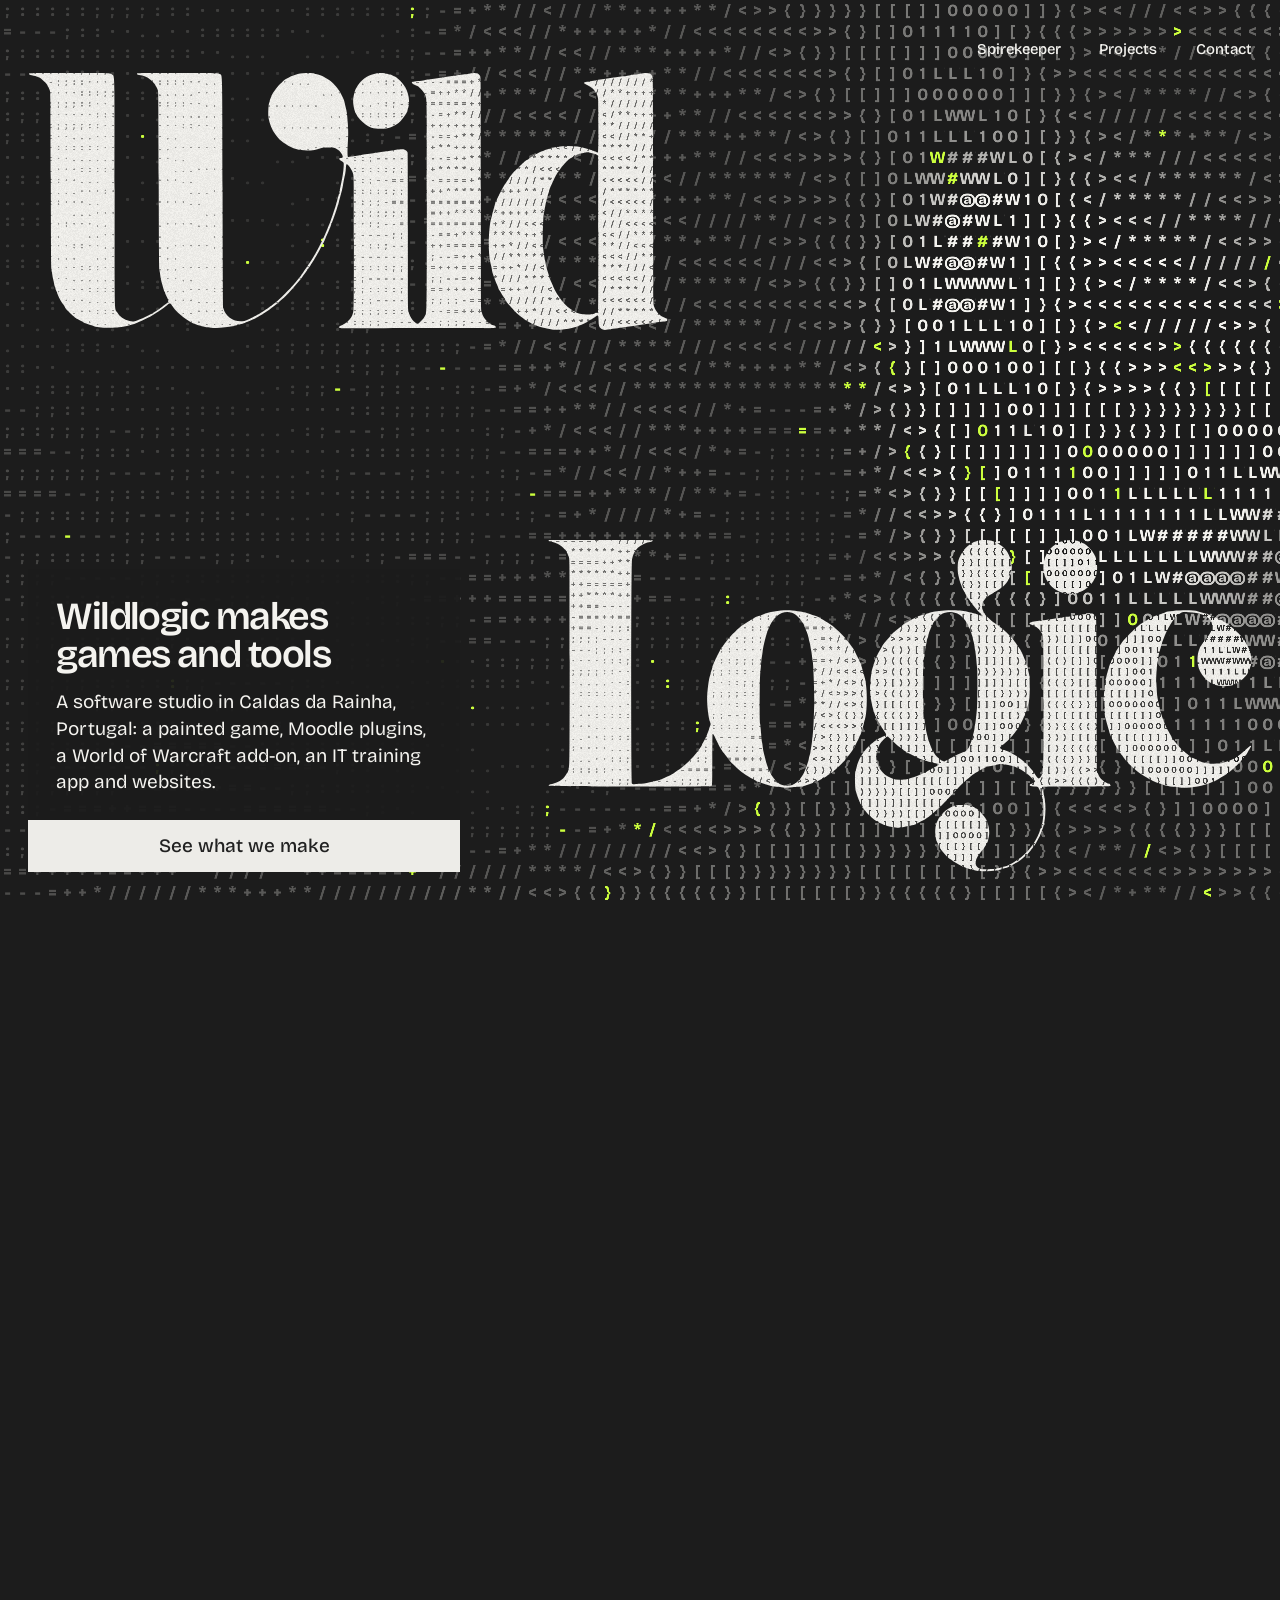
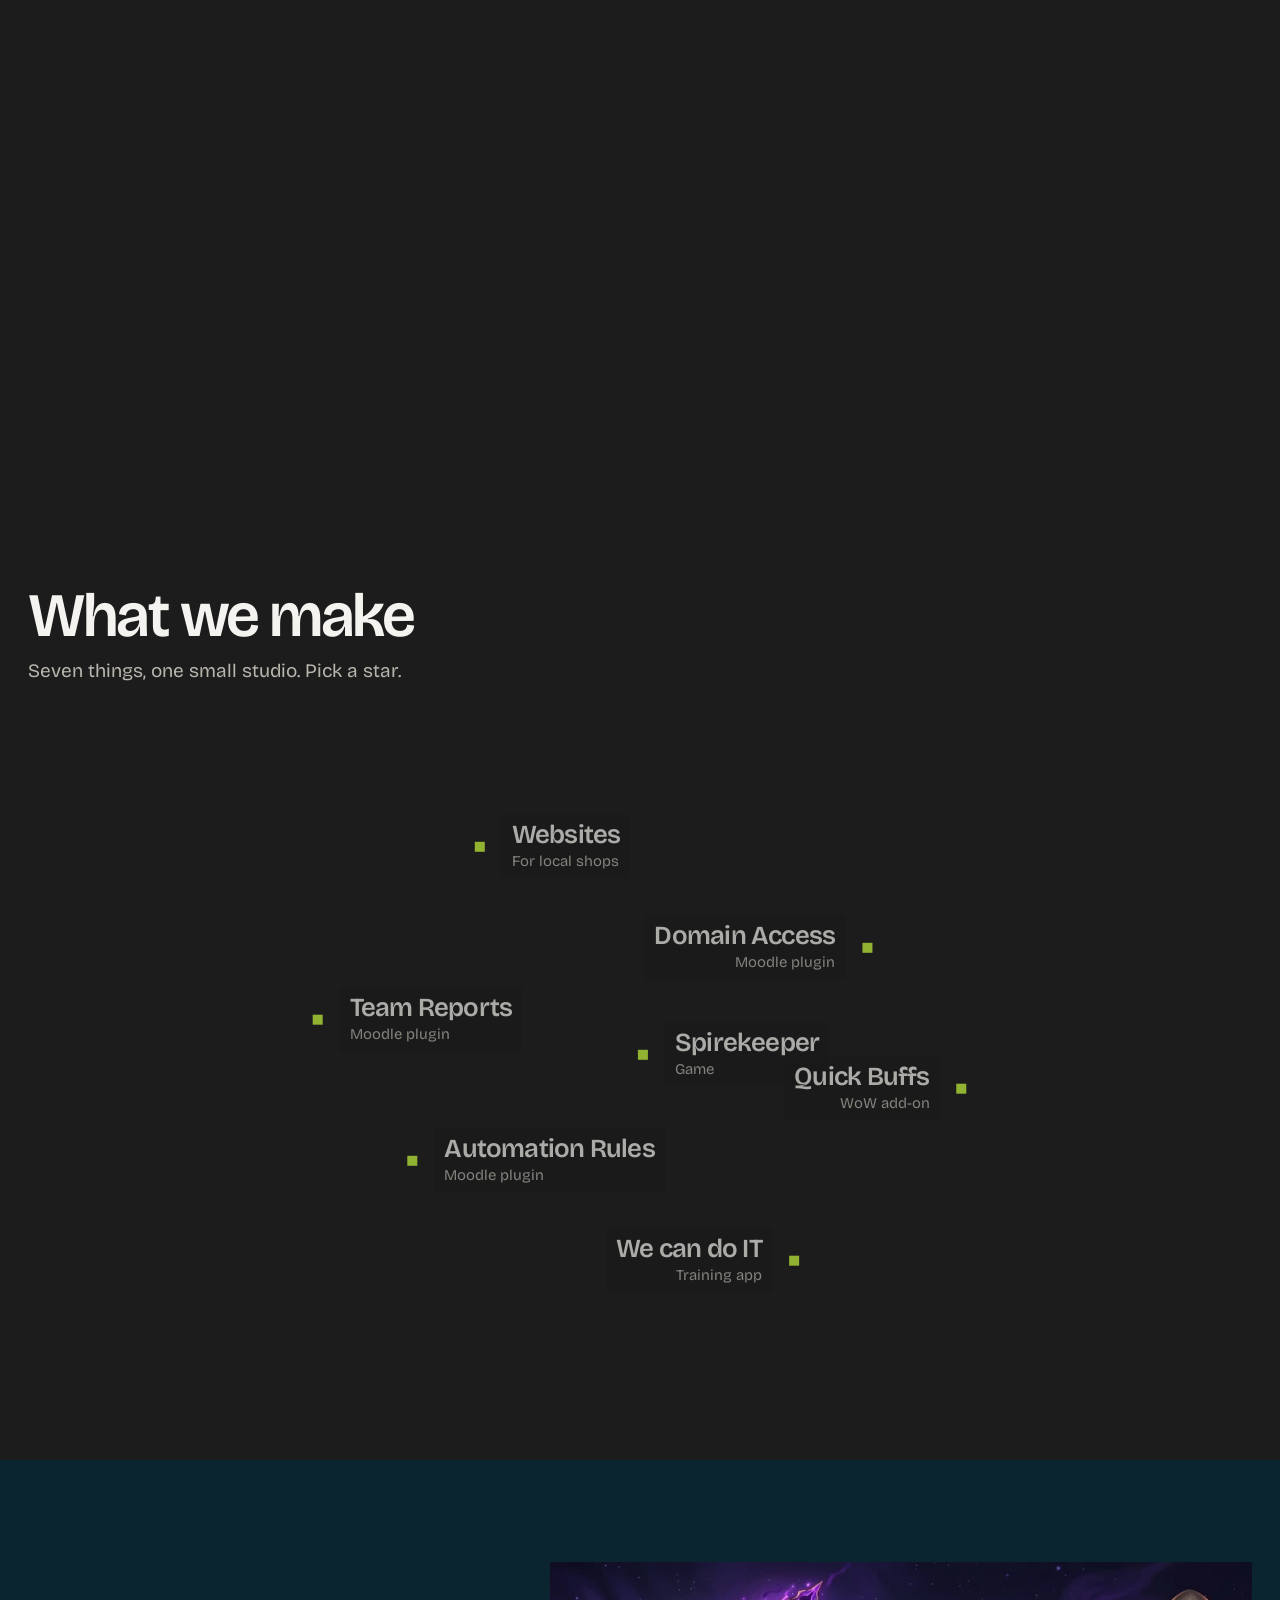
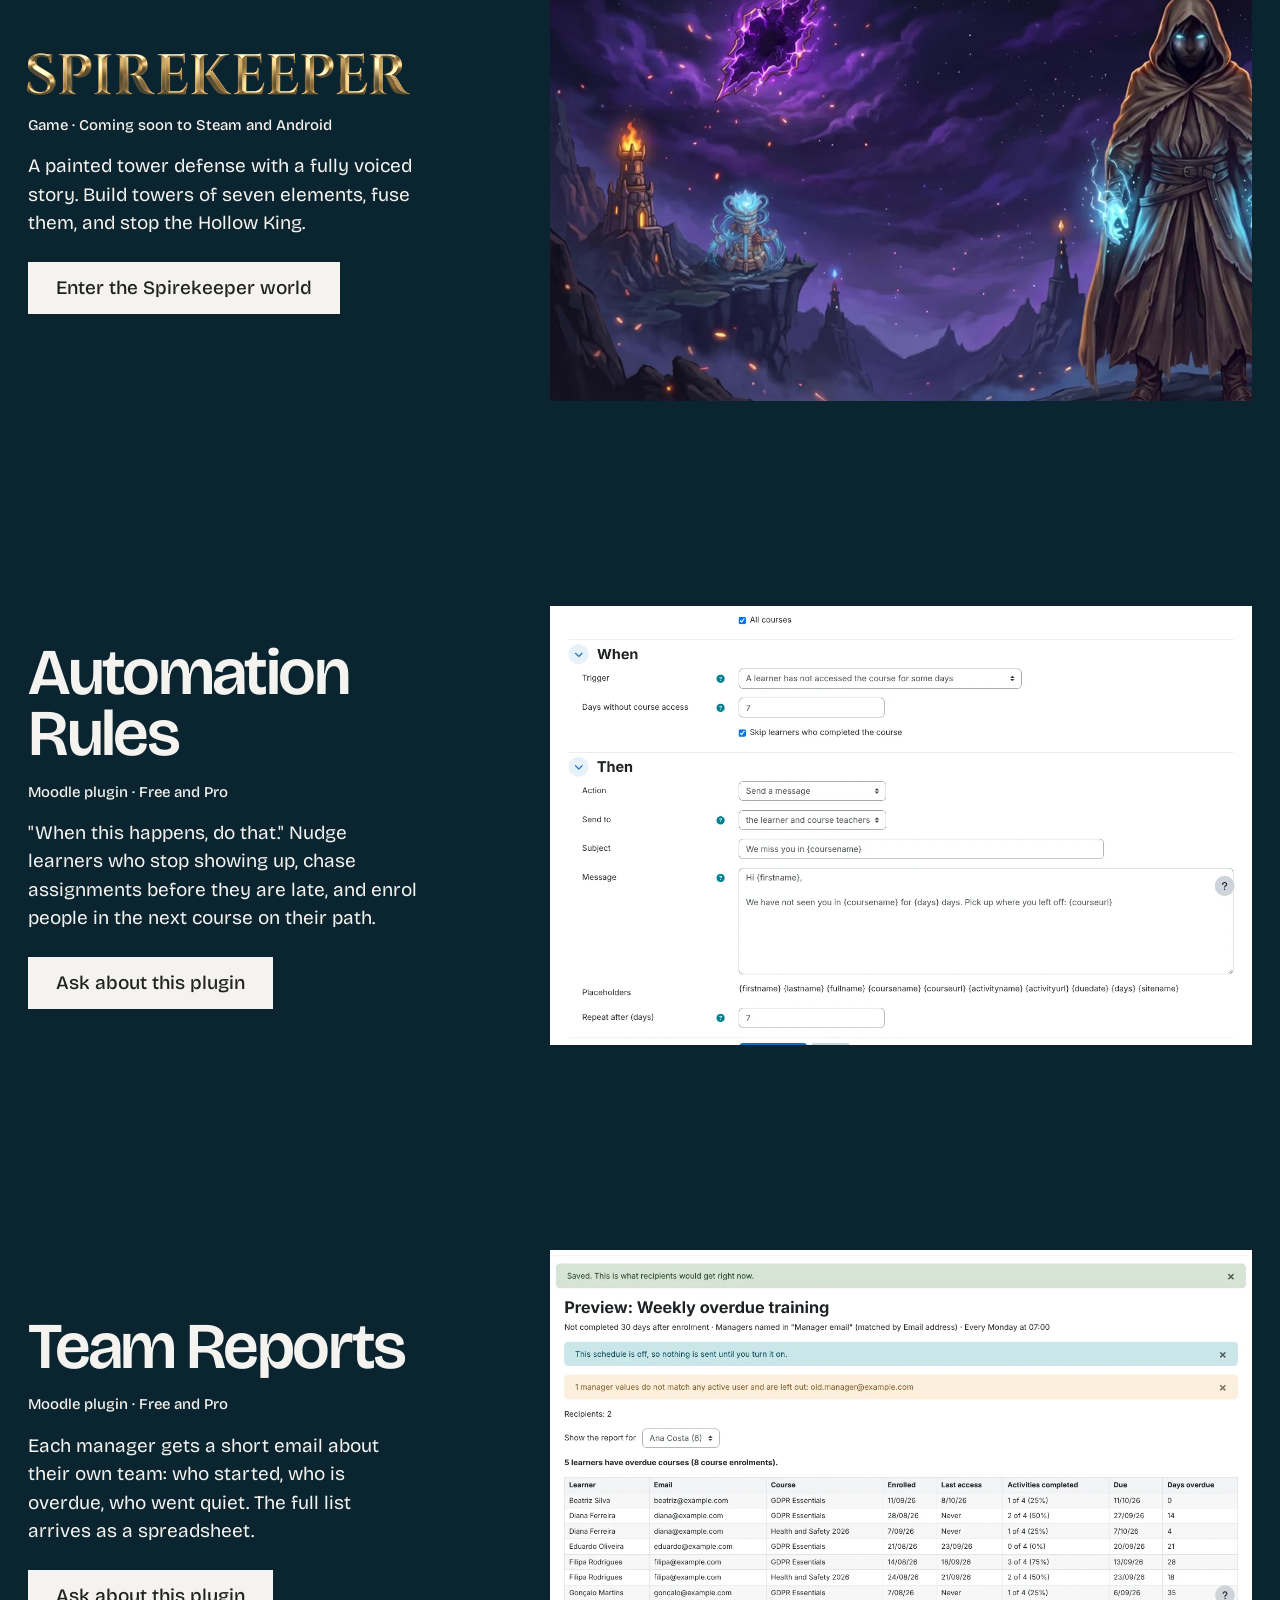
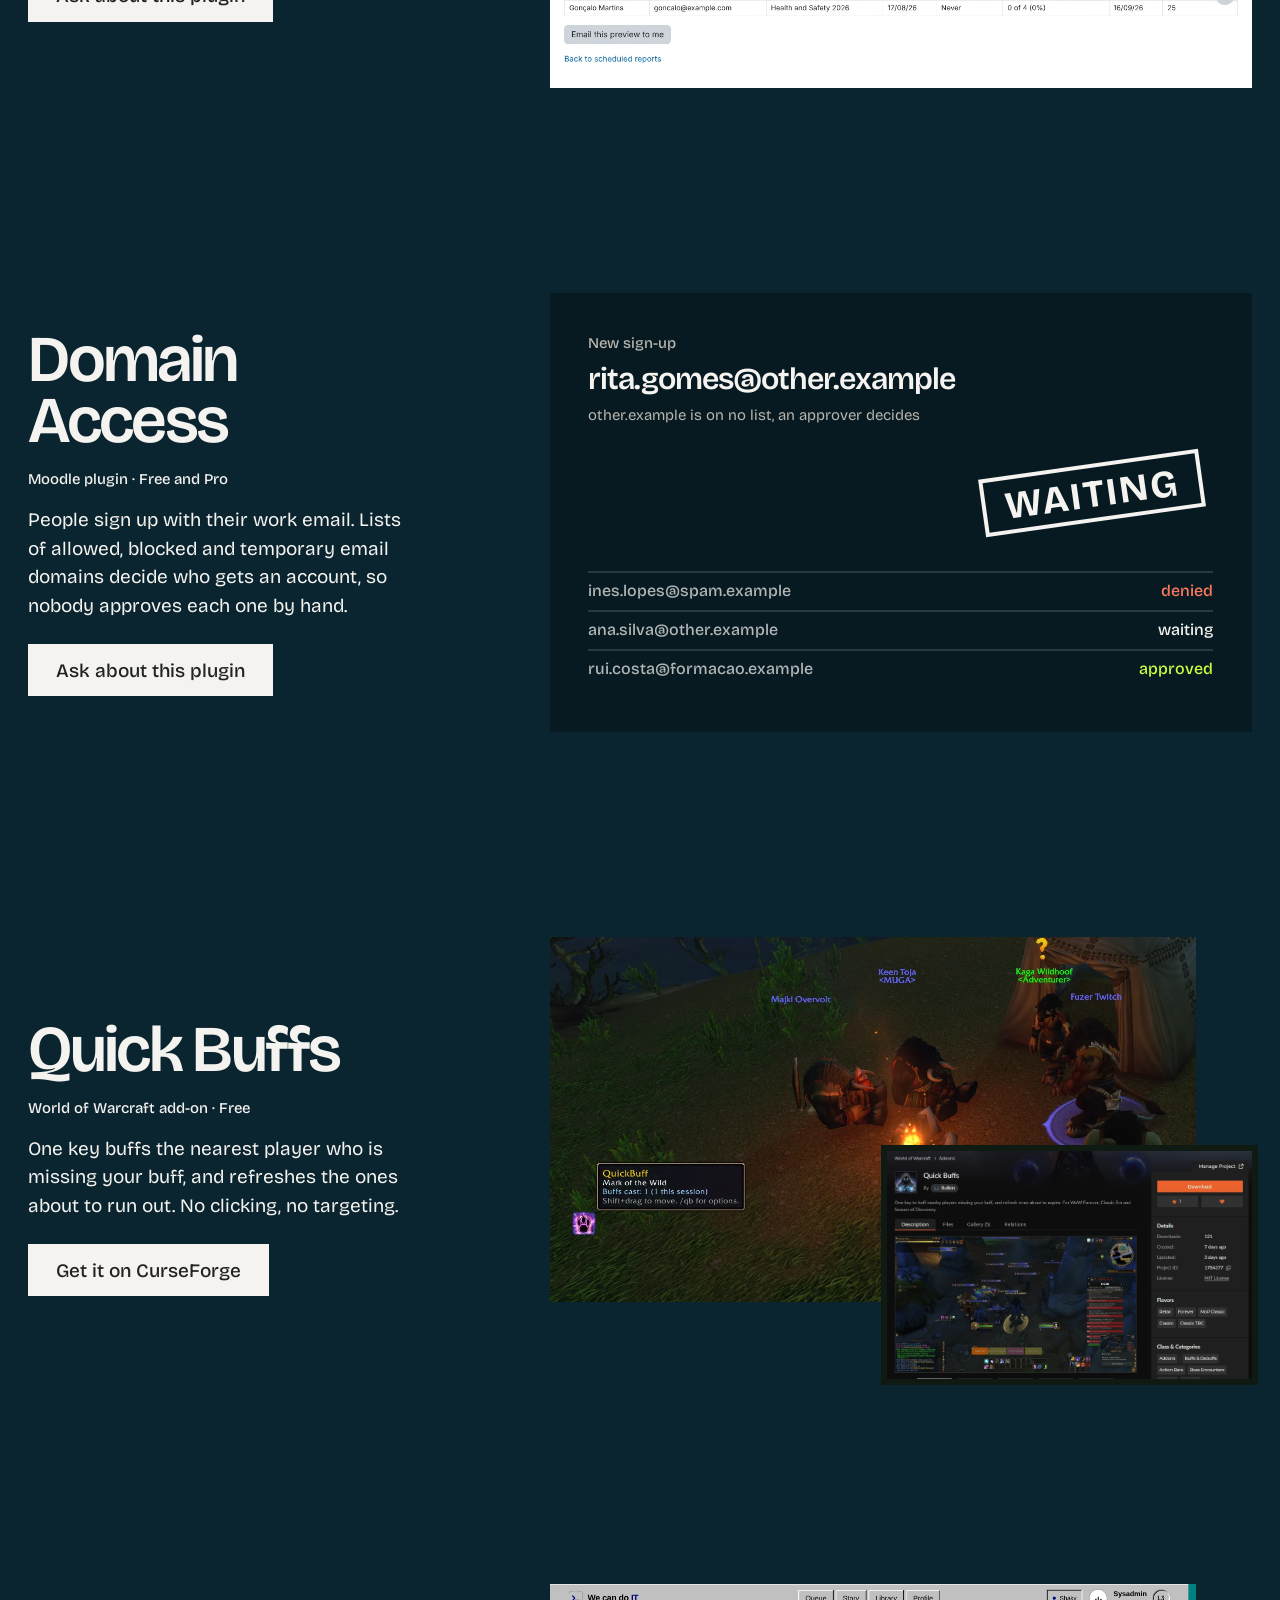
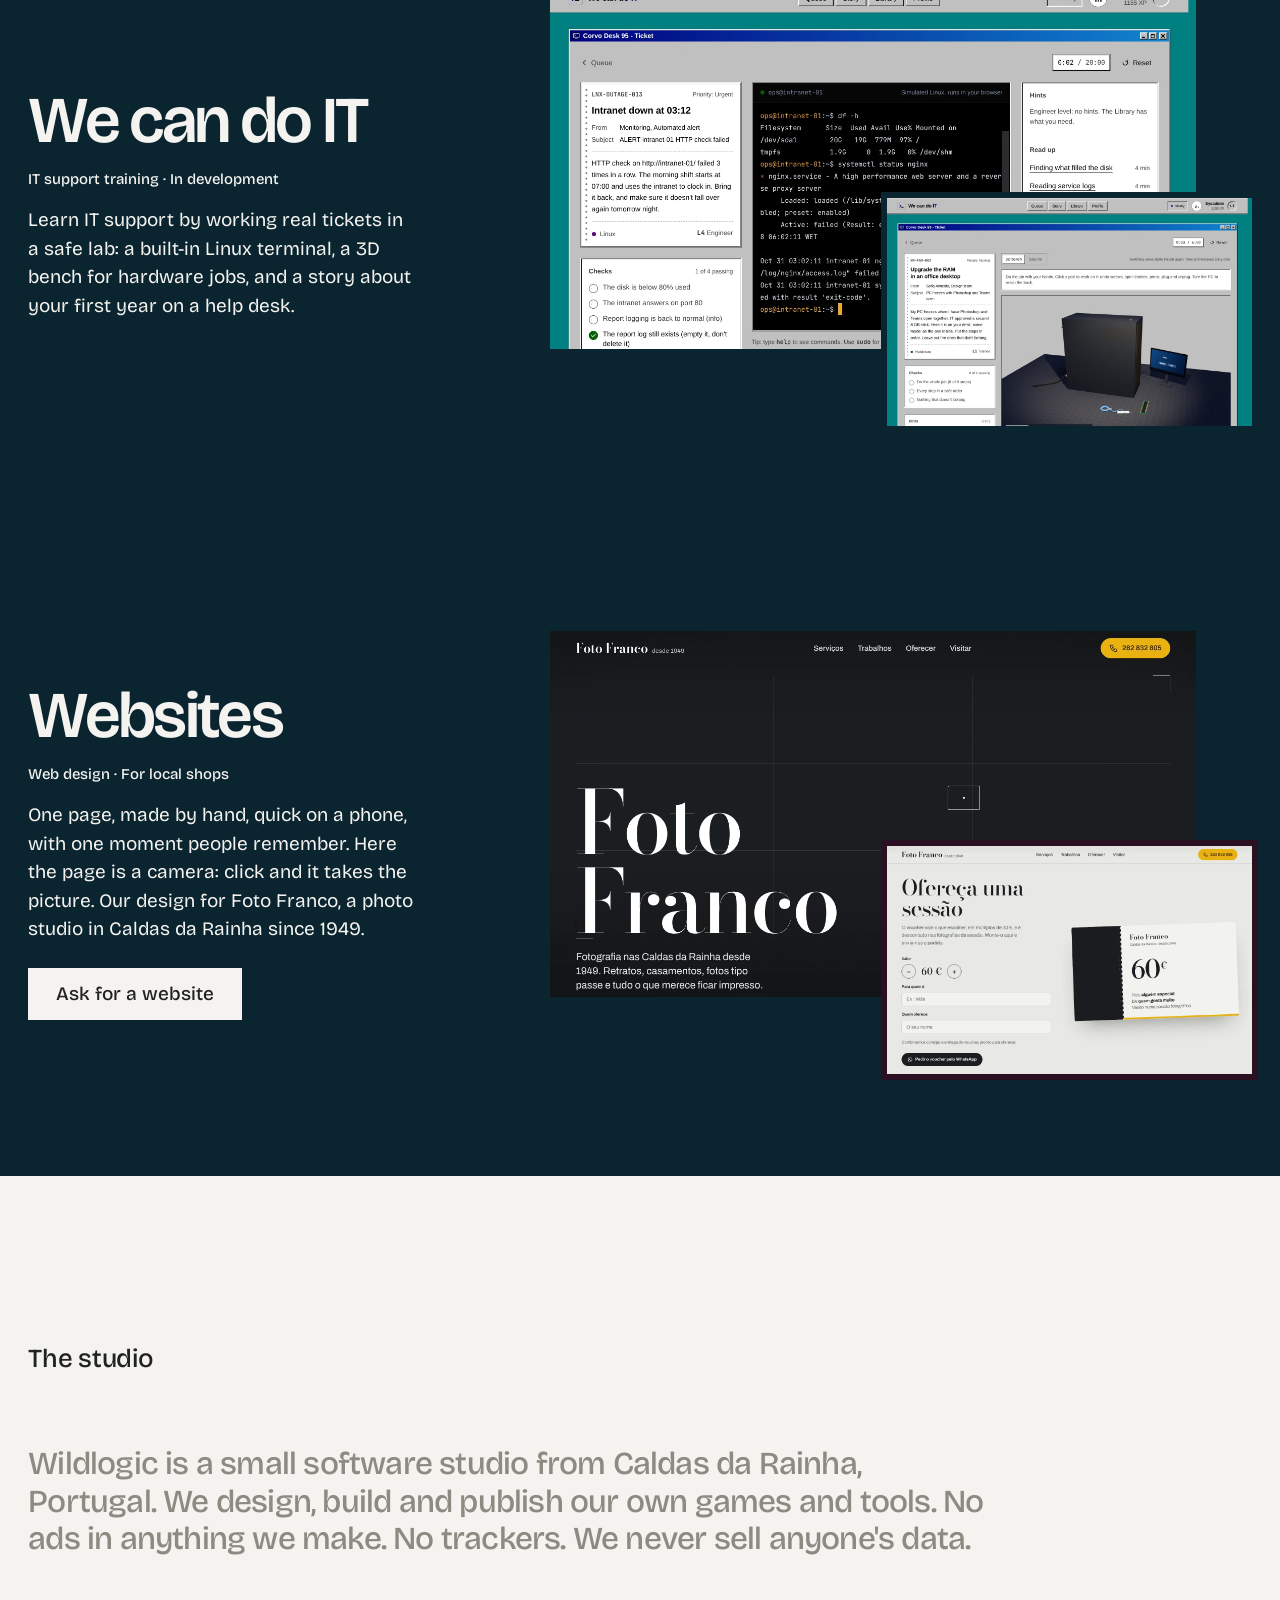
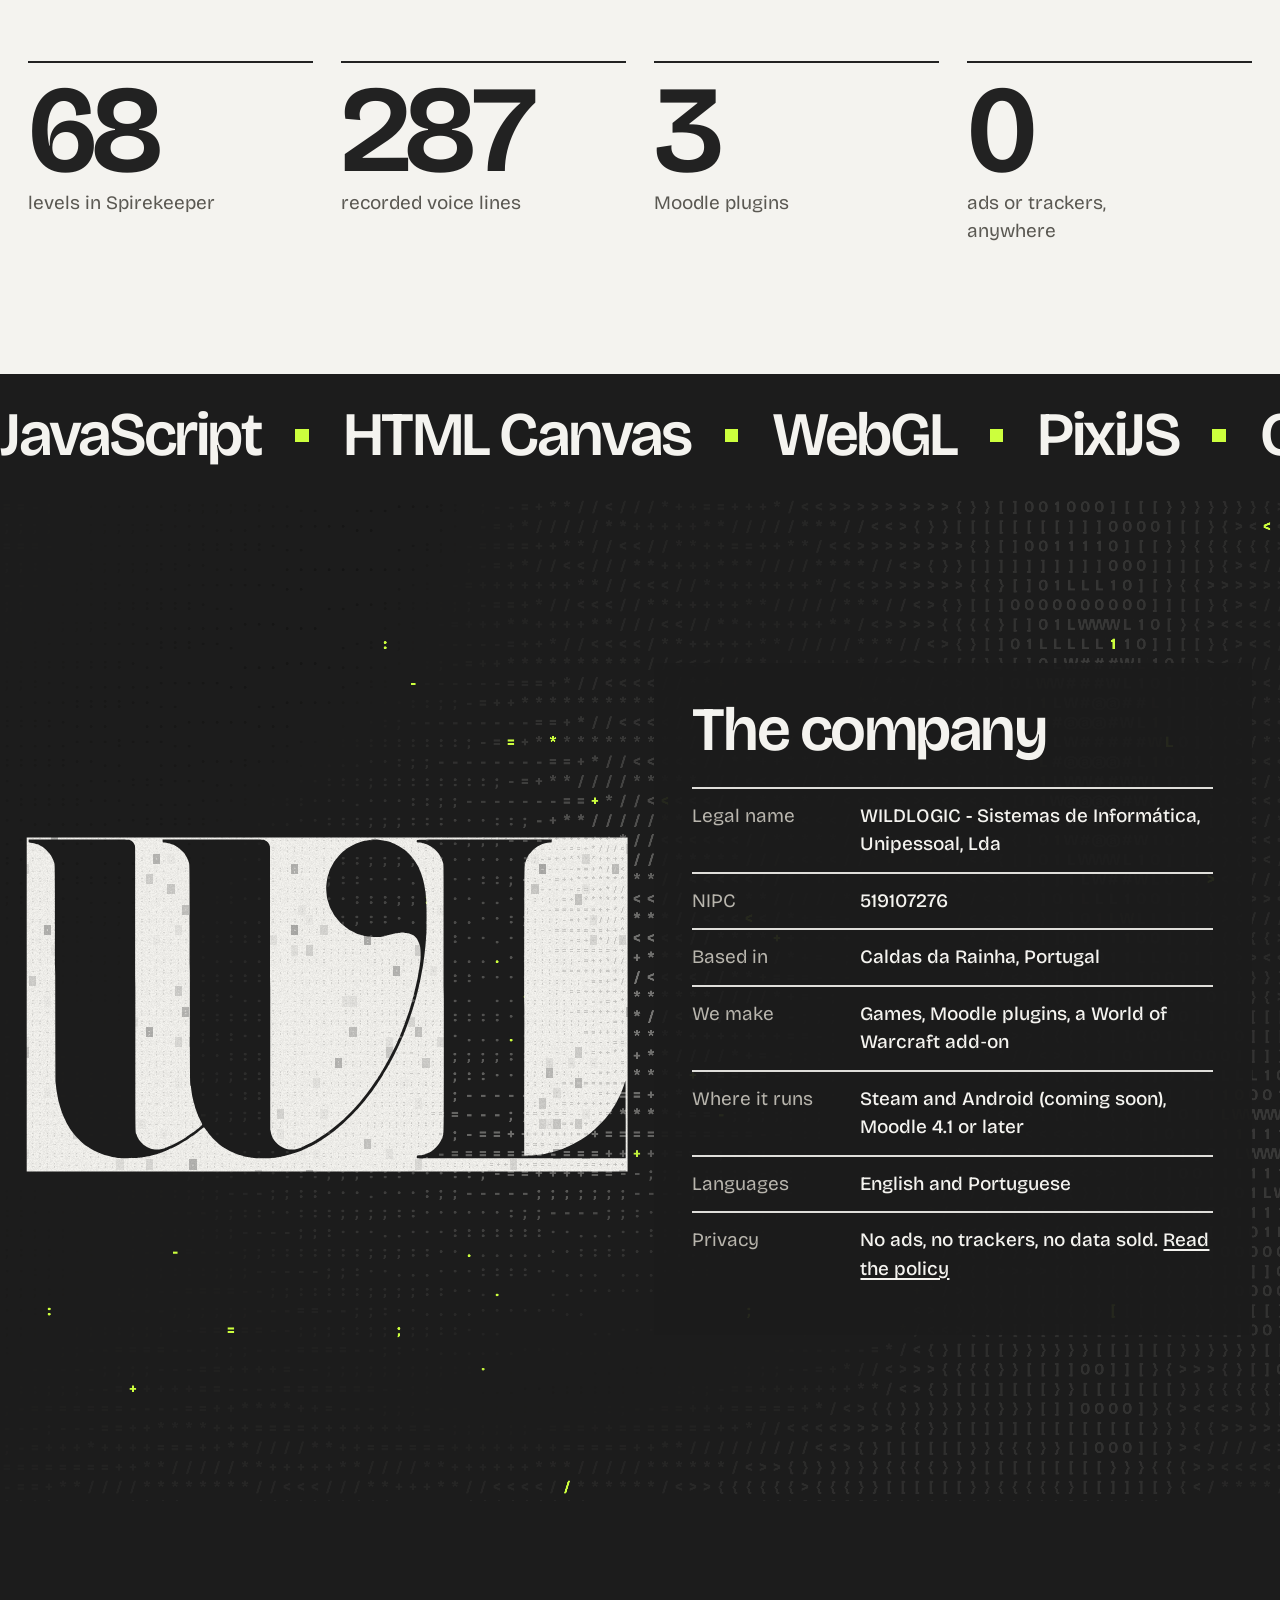
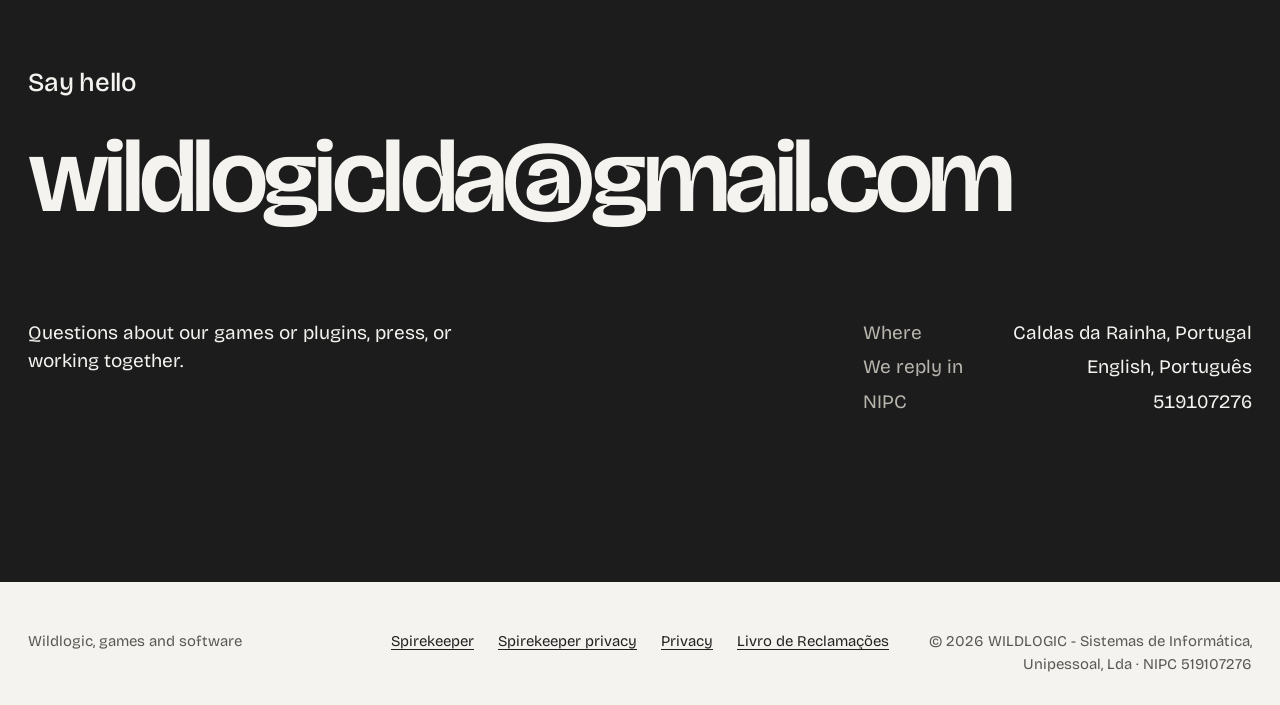
==== commit a899d8e6: "Galaxy: clear two-arm spiral with drifting stars, names sit on the arms and are kept apart at every " ====
--- a/index.html
+++ b/index.html
@@ -41,13 +41,13 @@
   <canvas aria-hidden="true"></canvas>
   <div class="galaxy-head"><h2 id="work-h">What we make</h2><p>Seven things, one small studio. Pick a star.</p></div>
   <nav class="stars" aria-label="Projects">
-    <a href="#p-sk" data-d=".50,.53" data-m=".14,.50"><i></i><span><b>Spirekeeper</b><small>Game</small></span></a>
-    <a href="#p-ar" data-d=".27,.31" data-m=".10,.24"><i></i><span><b>Automation Rules</b><small>Moodle plugin</small></span></a>
-    <a href="#p-tr" data-d=".71,.27" data-m=".42,.37"><i></i><span><b>Team Reports</b><small>Moodle plugin</small></span></a>
-    <a href="#p-da" data-d=".75,.73" data-m=".40,.64"><i></i><span><b>Domain Access</b><small>Moodle plugin</small></span></a>
-    <a href="#p-wow" data-d=".26,.77" data-m=".12,.78"><i></i><span><b>Quick Buffs</b><small>WoW add-on</small></span></a>
-    <a href="#p-it" data-d=".52,.86" data-m=".38,.90"><i></i><span><b>We can do IT</b><small>Training app</small></span></a>
-    <a href="#p-web" data-d=".50,.20" data-m=".50,.17"><i></i><span><b>Websites</b><small>For local shops</small></span></a>
+    <a href="#p-sk" data-g="0,0" data-m=".14,.50"><i></i><span><b>Spirekeeper</b><small>Game</small></span></a>
+    <a href="#p-ar" data-g="0,.44" data-m=".10,.24"><i></i><span><b>Automation Rules</b><small>Moodle plugin</small></span></a>
+    <a href="#p-tr" data-g="0,.7" data-m=".42,.37"><i></i><span><b>Team Reports</b><small>Moodle plugin</small></span></a>
+    <a href="#p-da" data-g="1,.44" data-m=".40,.64"><i></i><span><b>Domain Access</b><small>Moodle plugin</small></span></a>
+    <a href="#p-wow" data-g="1,.7" data-m=".12,.78"><i></i><span><b>Quick Buffs</b><small>WoW add-on</small></span></a>
+    <a href="#p-it" data-g="1,.92" data-m=".38,.90"><i></i><span><b>We can do IT</b><small>Training app</small></span></a>
+    <a href="#p-web" data-g="0,.92" data-m=".50,.17"><i></i><span><b>Websites</b><small>For local shops</small></span></a>
   </nav>
 </section>
 <div class="projects">
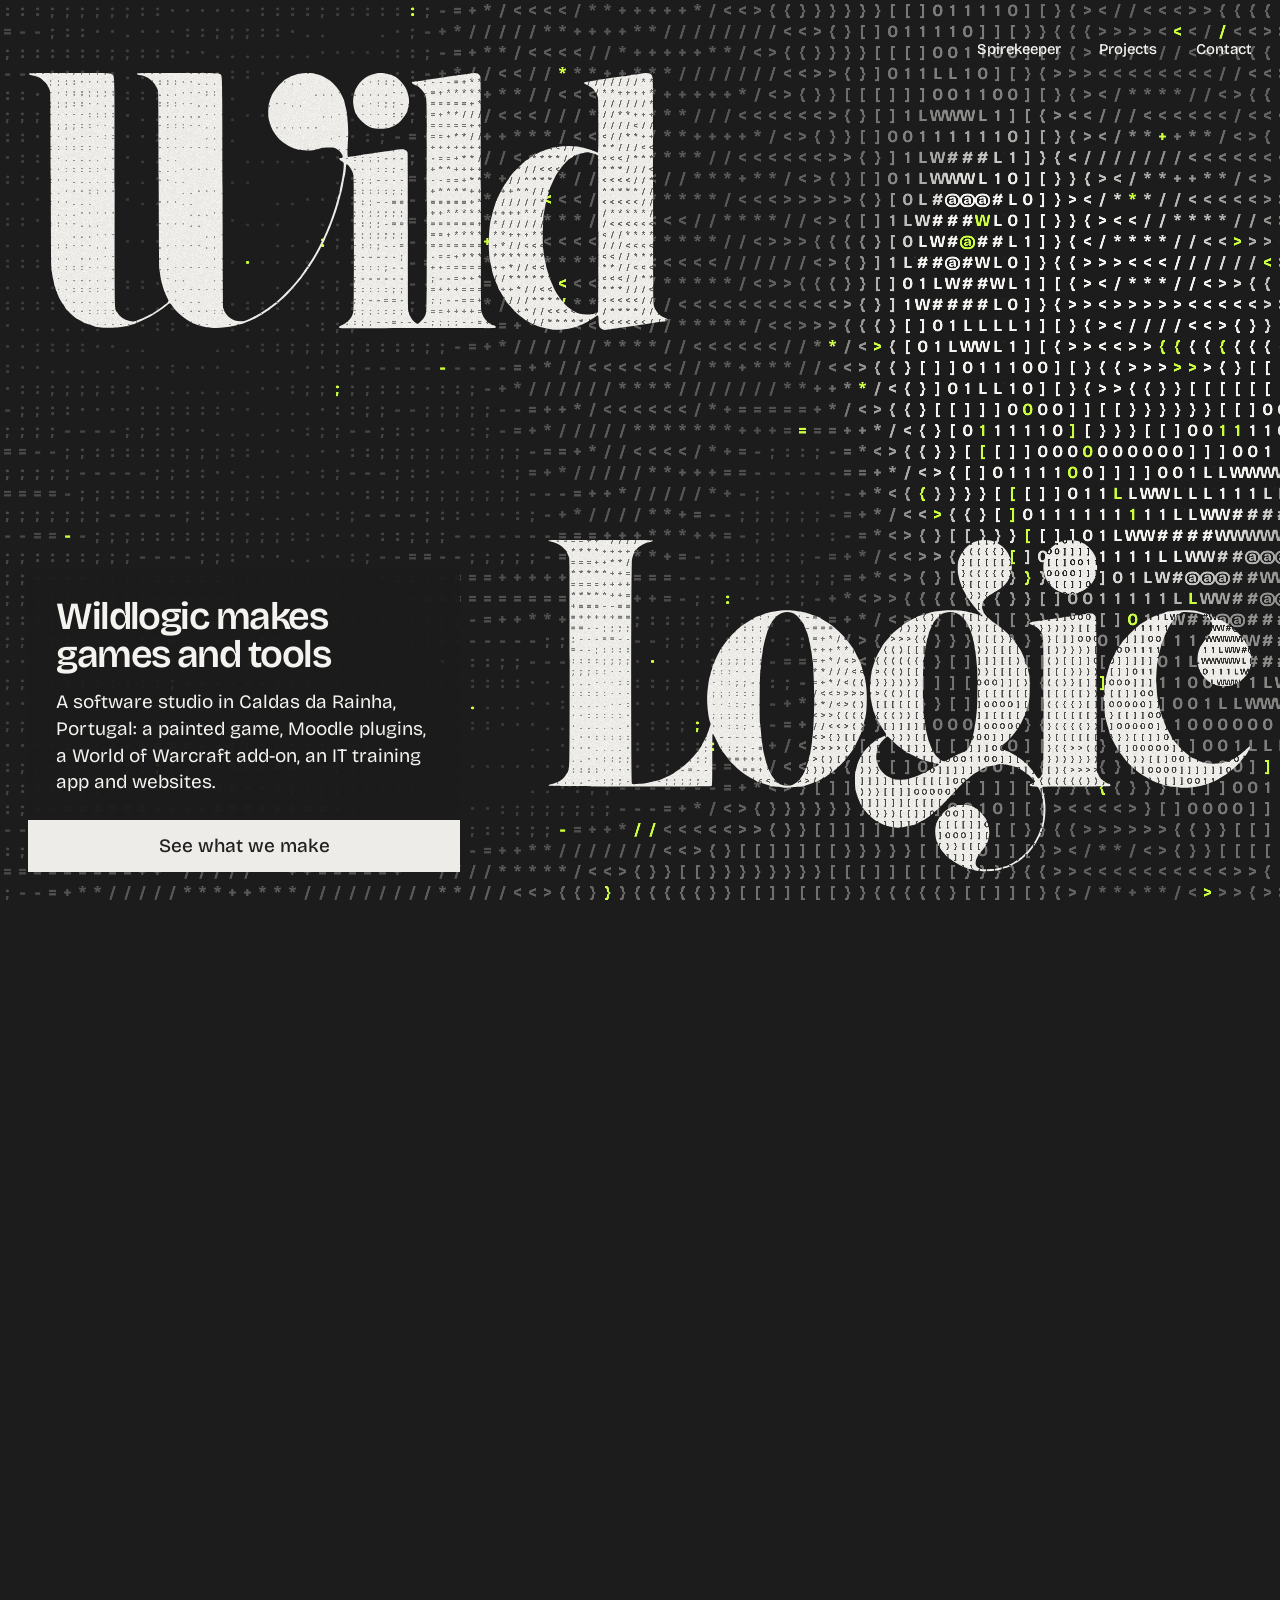
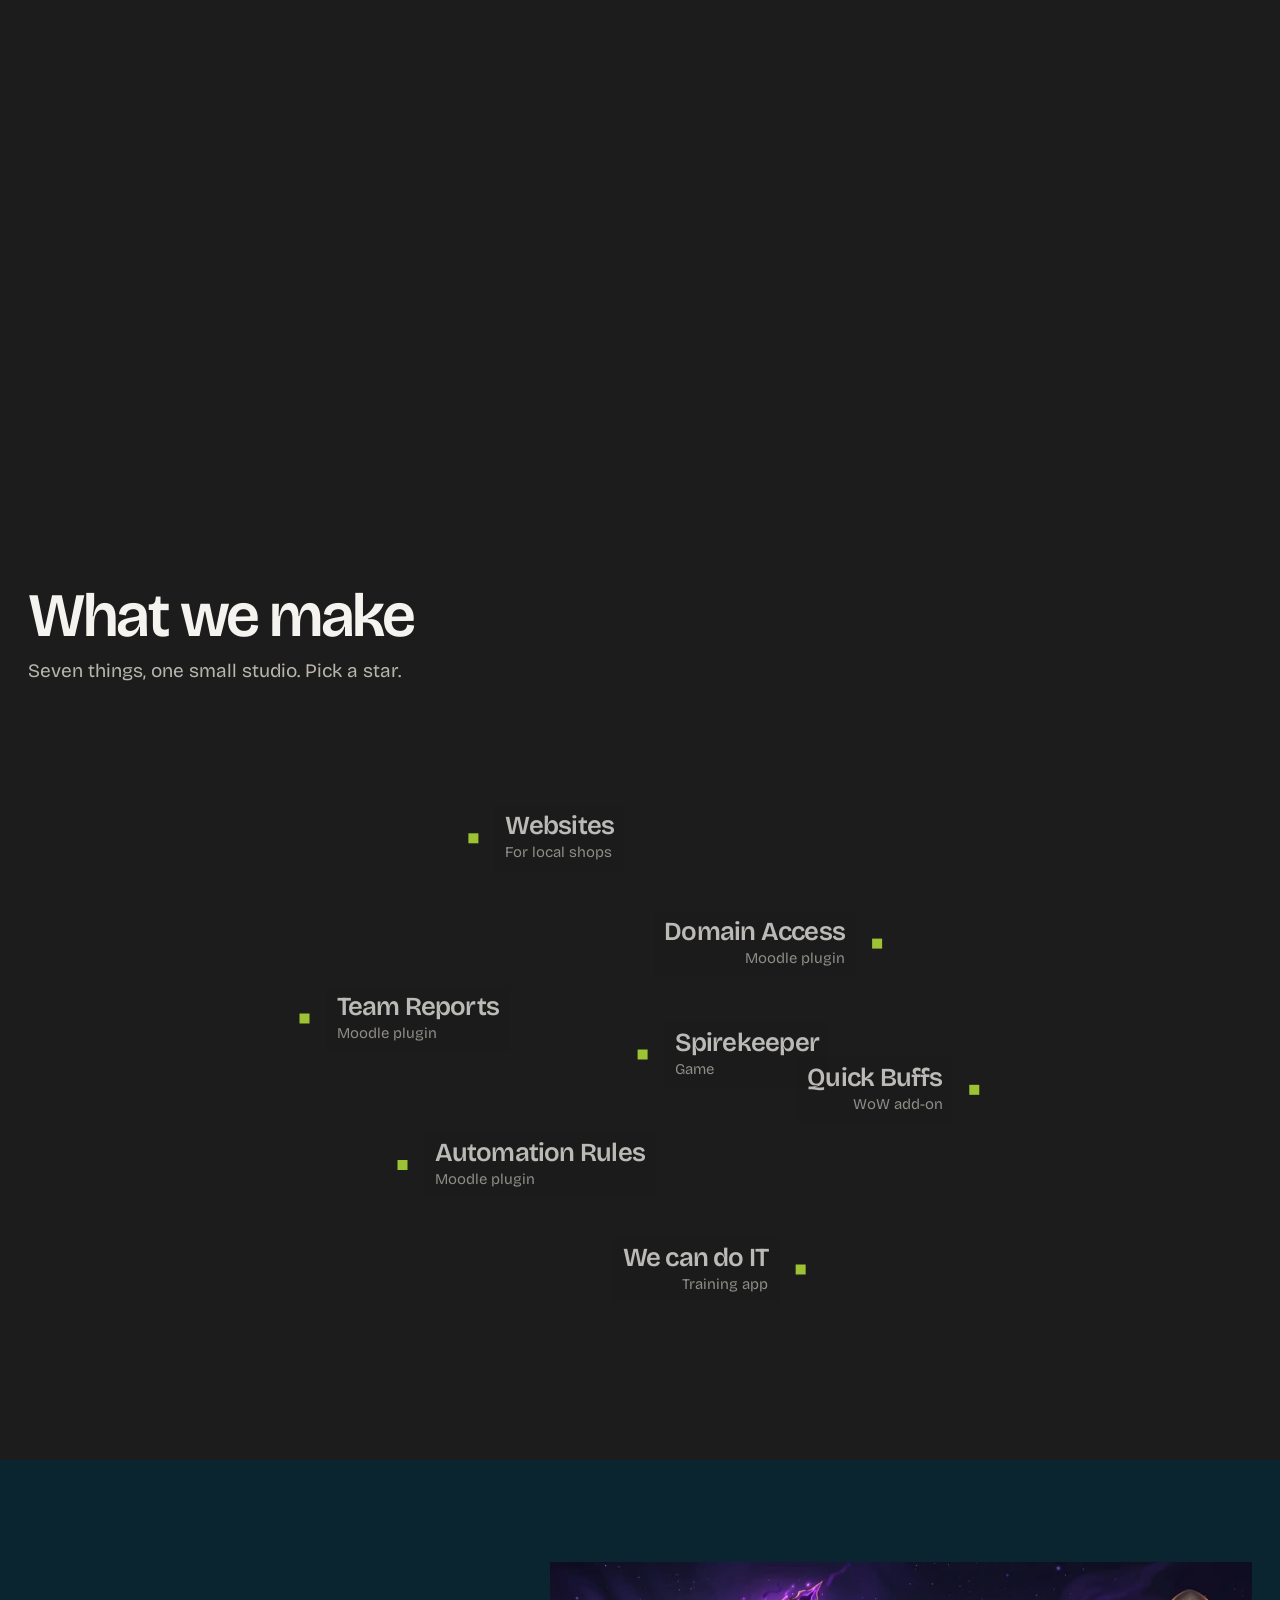
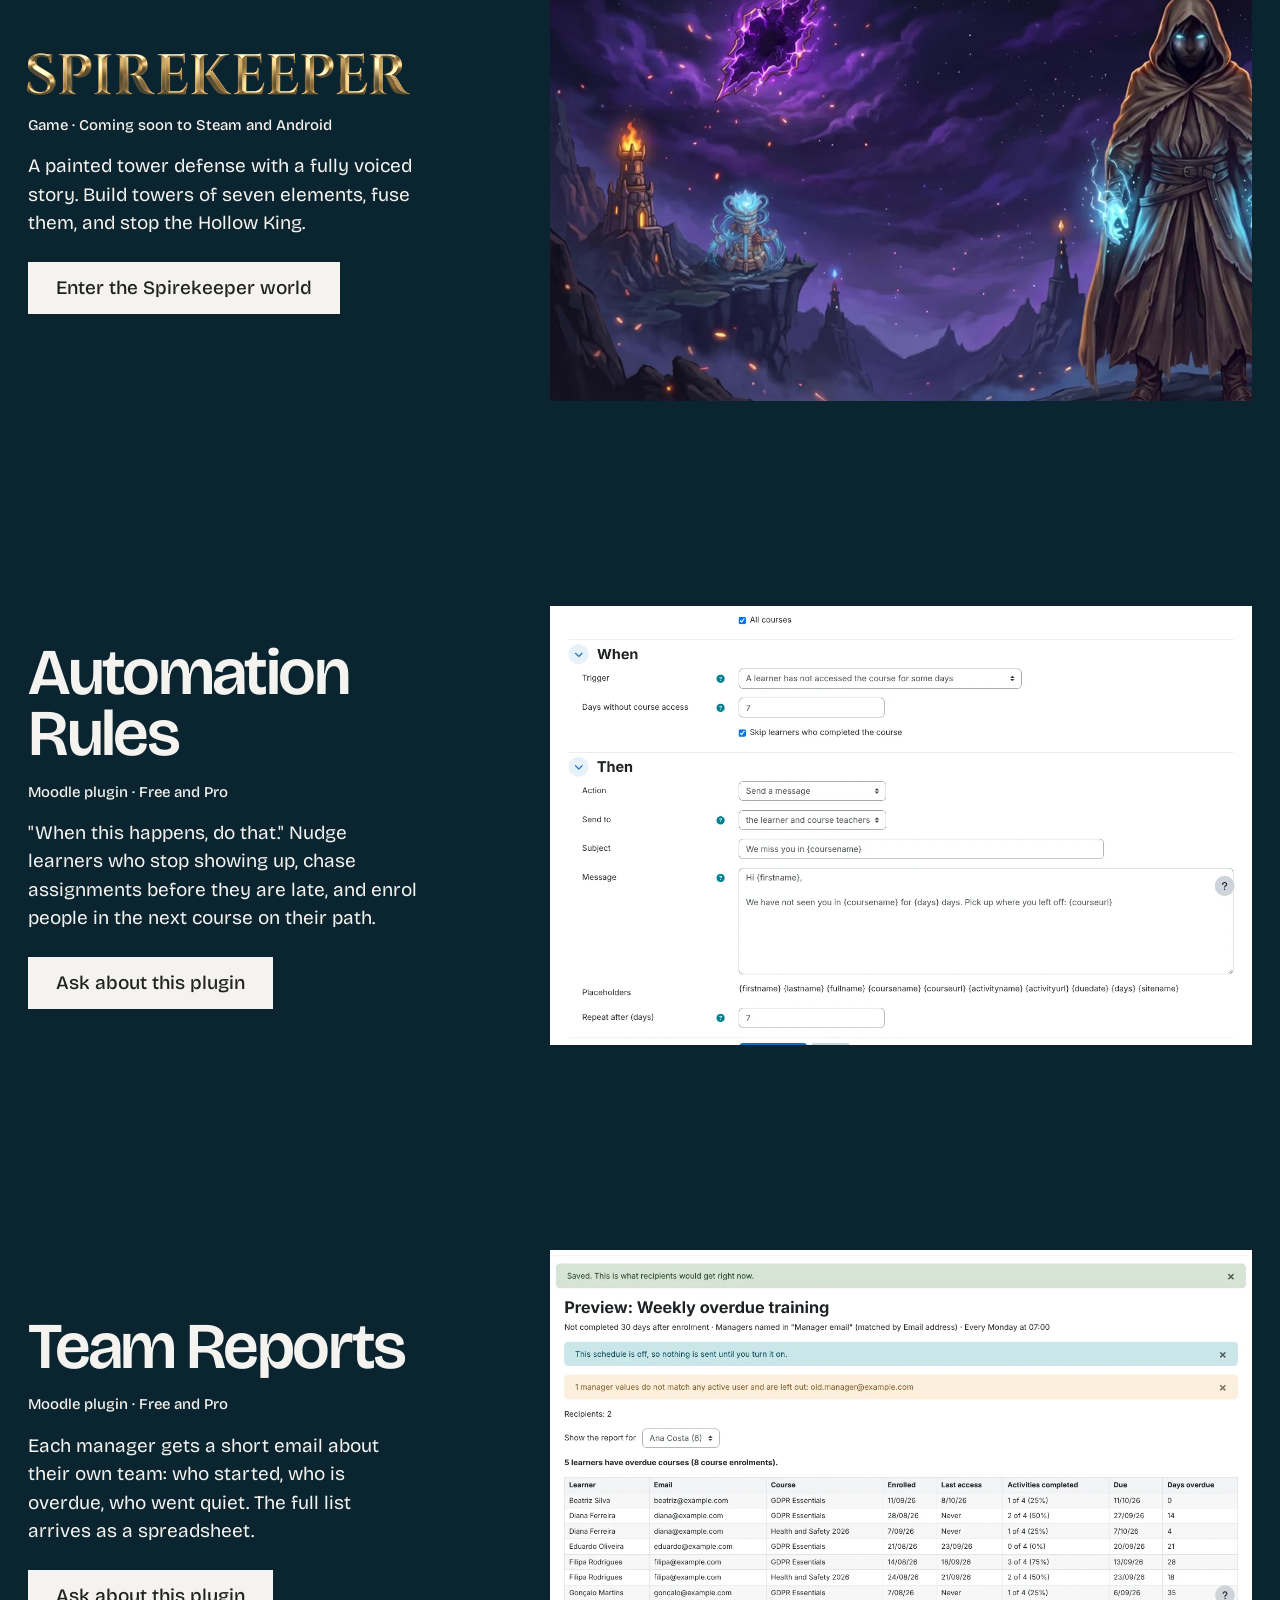
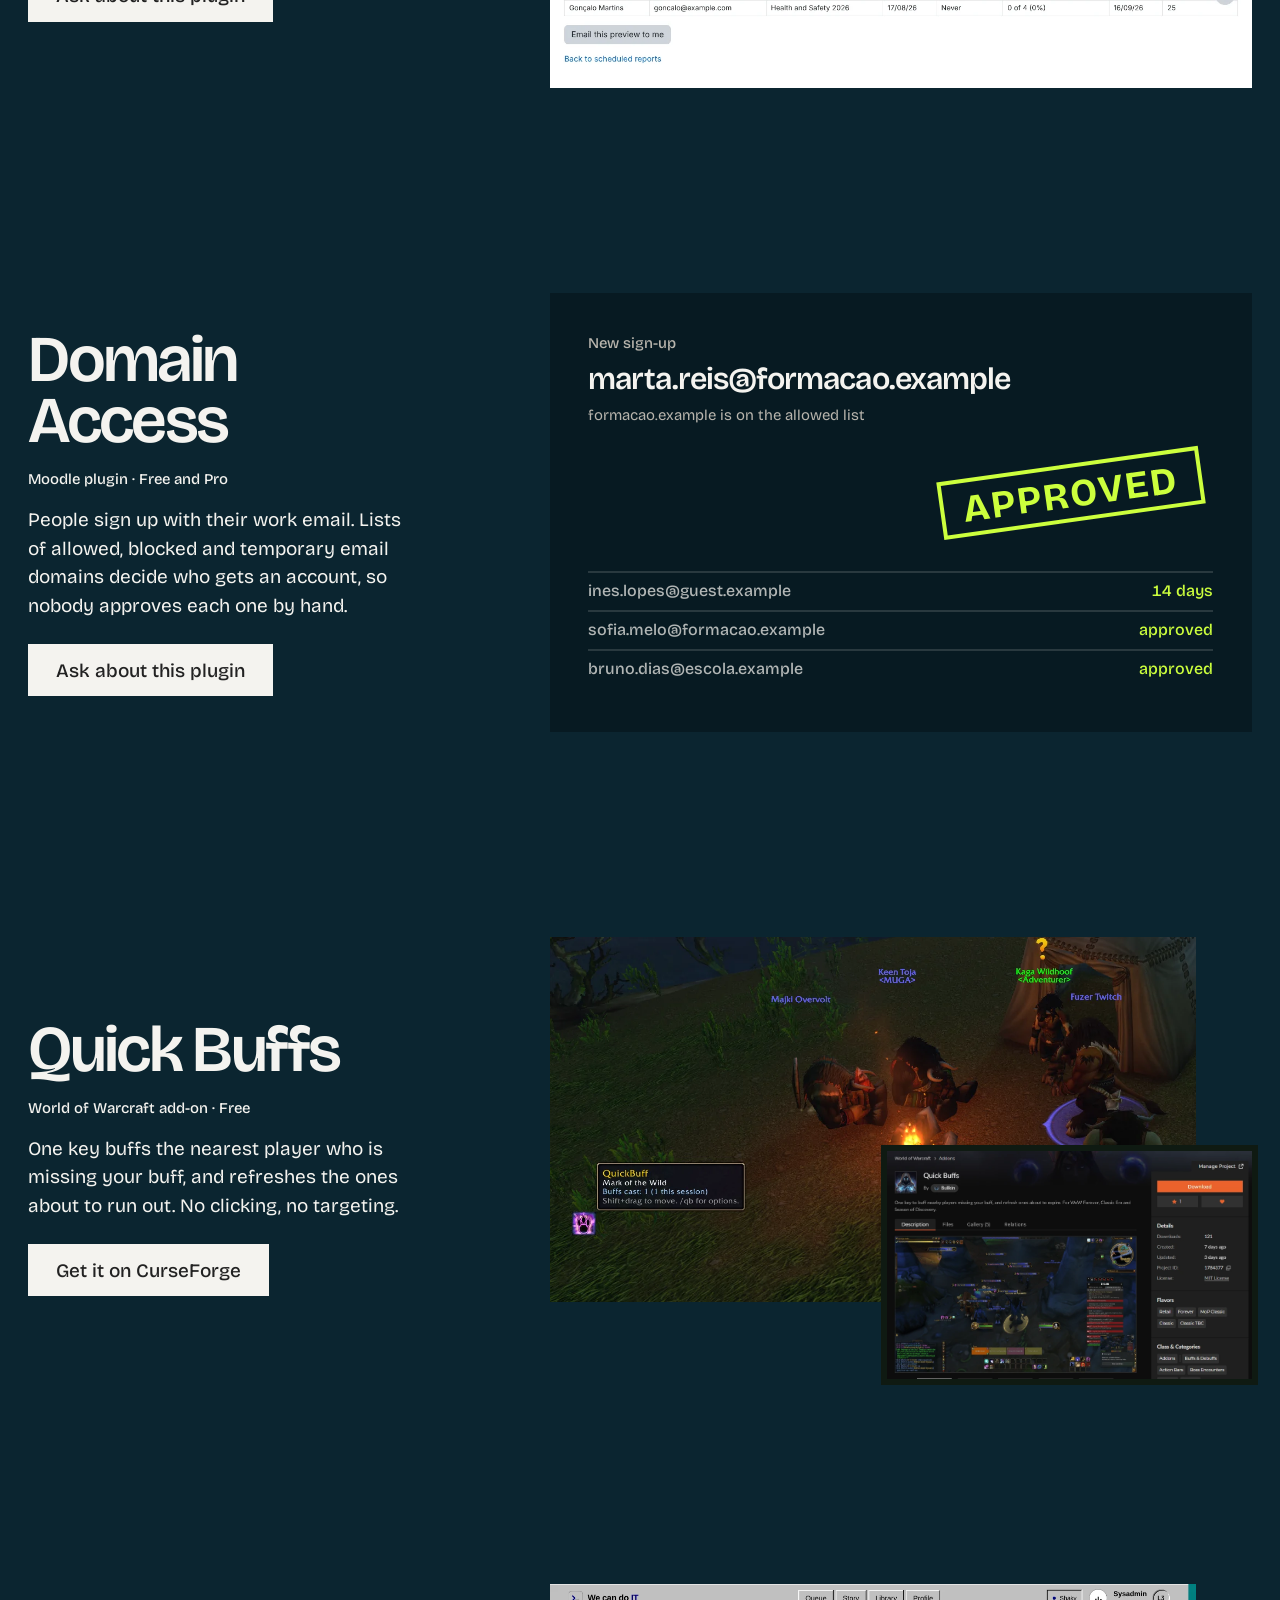
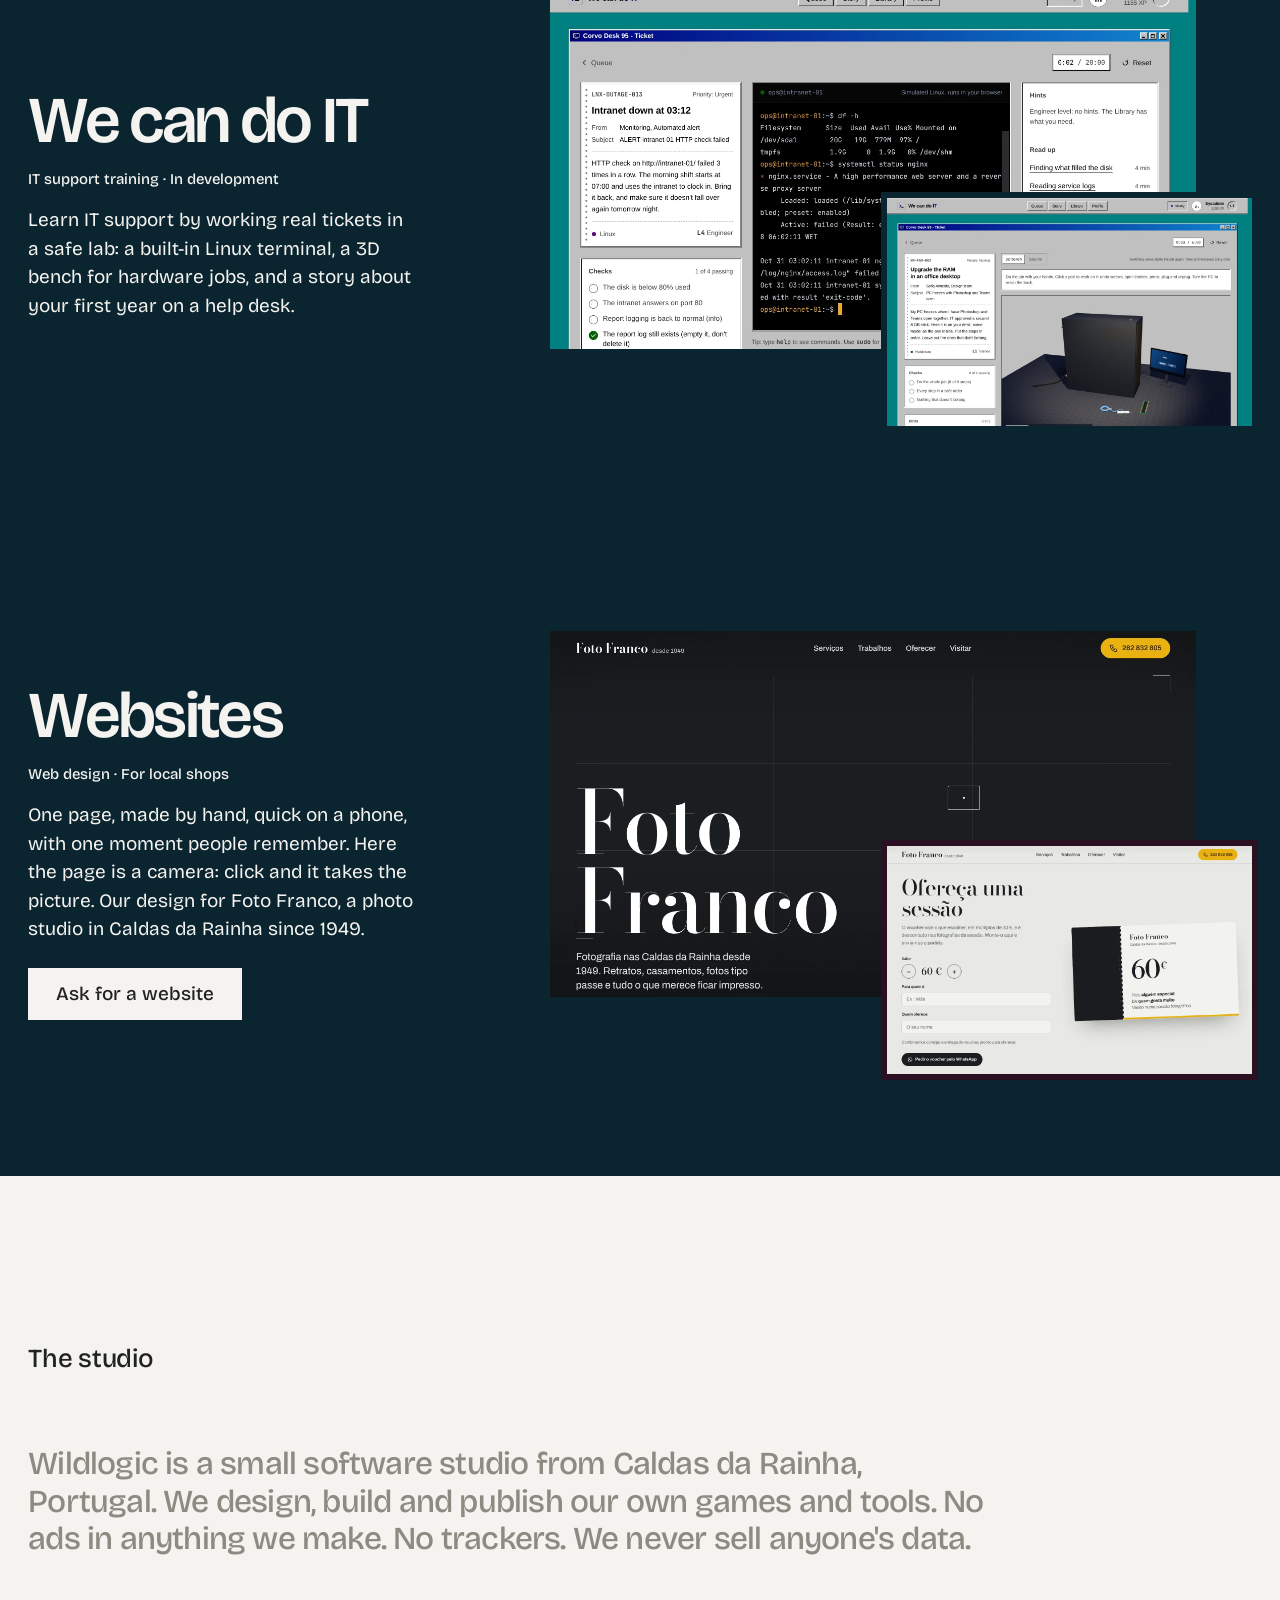
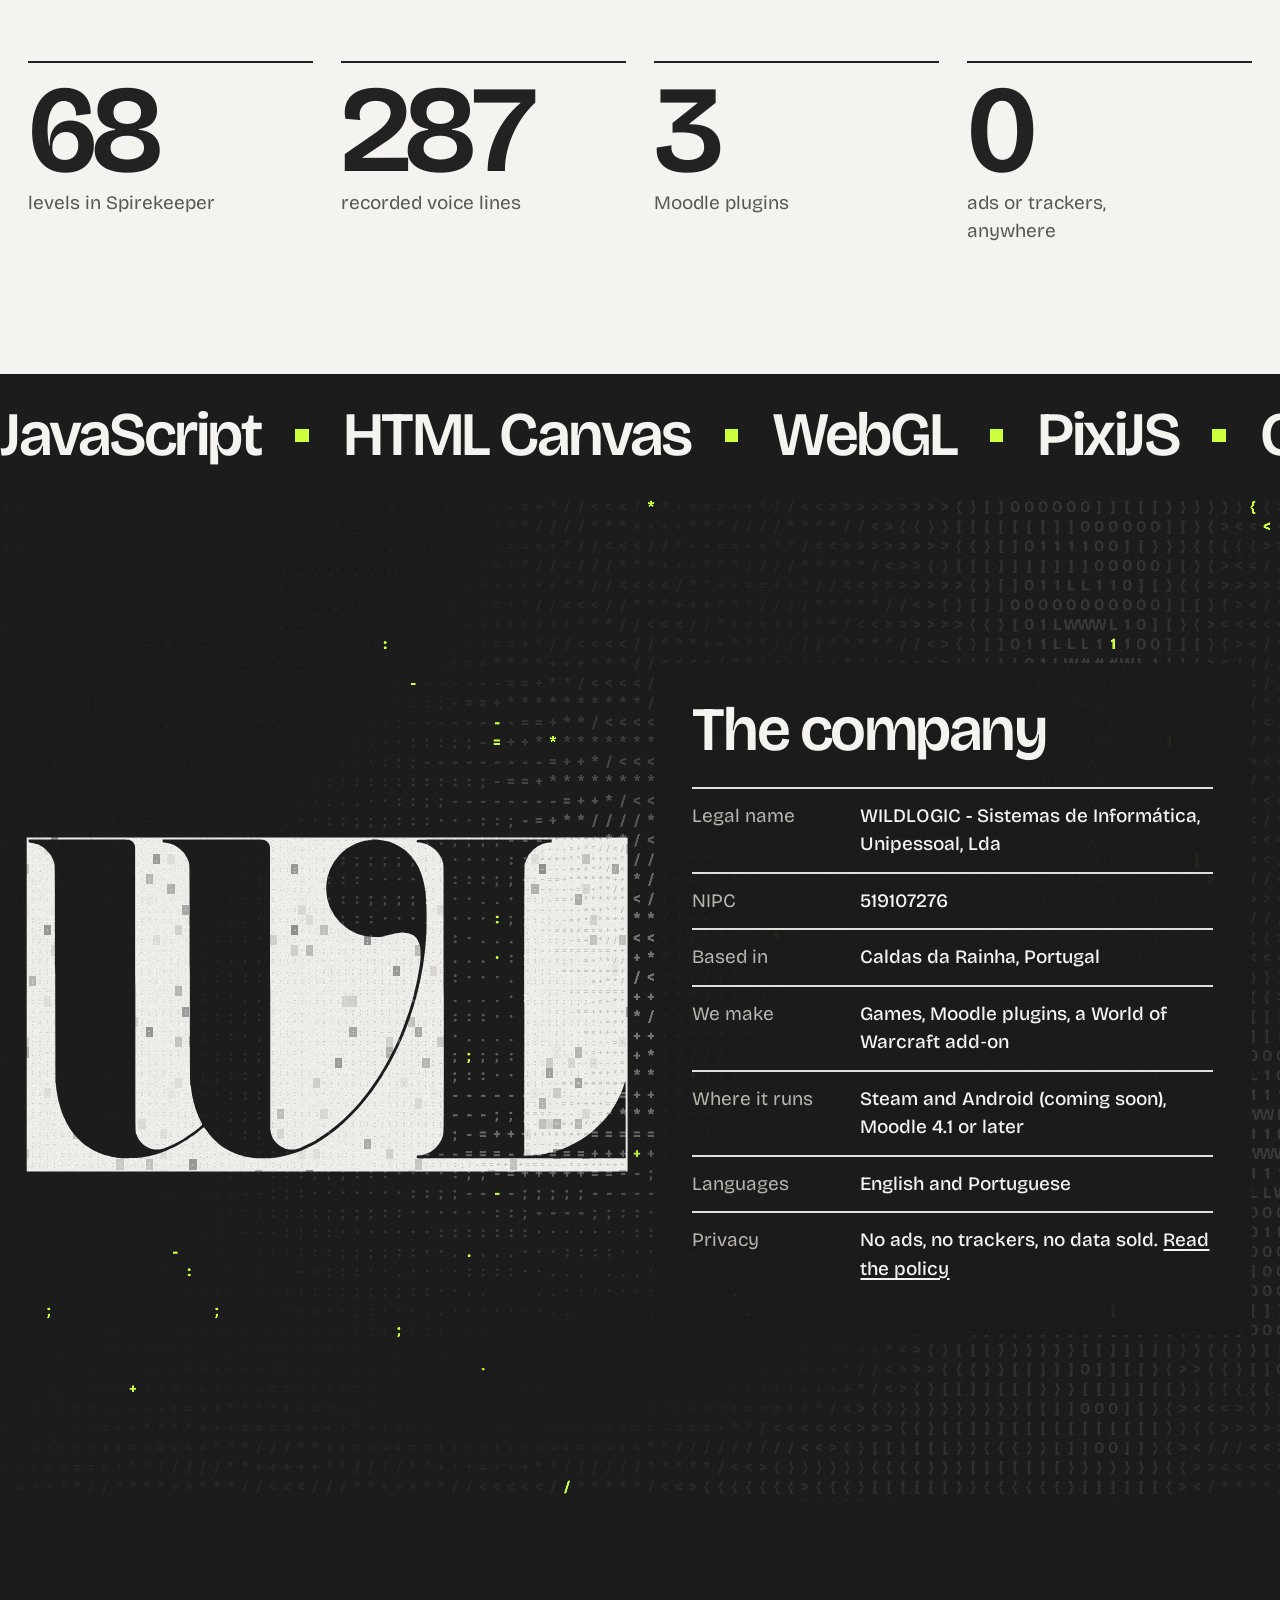
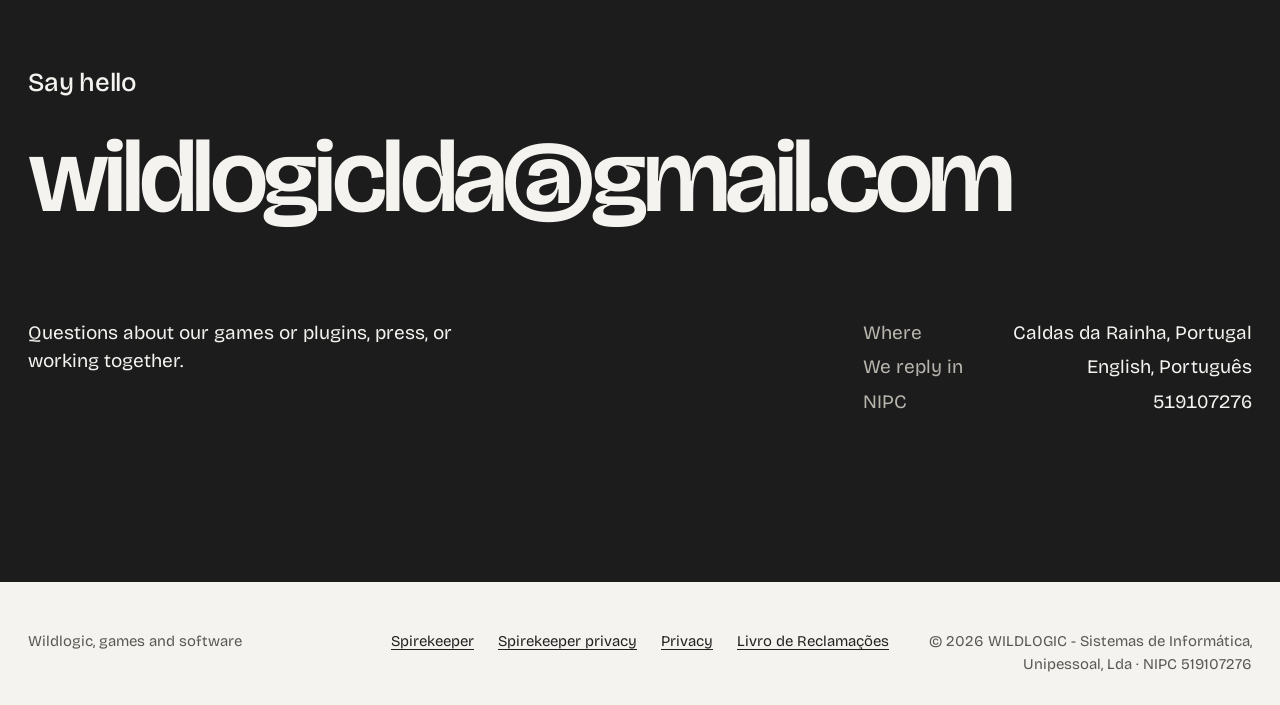
==== commit df6e2ecc: "Galaxy: pointing at a star shows that project's picture faded behind (mouse only) Co-Authored-By: Cl" ====
--- a/index.html
+++ b/index.html
@@ -41,13 +41,13 @@
   <canvas aria-hidden="true"></canvas>
   <div class="galaxy-head"><h2 id="work-h">What we make</h2><p>Seven things, one small studio. Pick a star.</p></div>
   <nav class="stars" aria-label="Projects">
-    <a href="#p-sk" data-g="0,0" data-m=".14,.50"><i></i><span><b>Spirekeeper</b><small>Game</small></span></a>
-    <a href="#p-ar" data-g="0,.44" data-m=".10,.24"><i></i><span><b>Automation Rules</b><small>Moodle plugin</small></span></a>
-    <a href="#p-tr" data-g="0,.7" data-m=".42,.37"><i></i><span><b>Team Reports</b><small>Moodle plugin</small></span></a>
-    <a href="#p-da" data-g="1,.44" data-m=".40,.64"><i></i><span><b>Domain Access</b><small>Moodle plugin</small></span></a>
-    <a href="#p-wow" data-g="1,.7" data-m=".12,.78"><i></i><span><b>Quick Buffs</b><small>WoW add-on</small></span></a>
-    <a href="#p-it" data-g="1,.92" data-m=".38,.90"><i></i><span><b>We can do IT</b><small>Training app</small></span></a>
-    <a href="#p-web" data-g="0,.92" data-m=".50,.17"><i></i><span><b>Websites</b><small>For local shops</small></span></a>
+    <a href="#p-sk" data-bg="assets/img/shot-spires.webp" data-g="0,0" data-m=".14,.50"><i></i><span><b>Spirekeeper</b><small>Game</small></span></a>
+    <a href="#p-ar" data-bg="assets/img/ui-autorules.webp" data-bg-inv data-g="0,.44" data-m=".10,.24"><i></i><span><b>Automation Rules</b><small>Moodle plugin</small></span></a>
+    <a href="#p-tr" data-bg="assets/img/ui-teamreports.webp" data-bg-inv data-g="0,.7" data-m=".42,.37"><i></i><span><b>Team Reports</b><small>Moodle plugin</small></span></a>
+    <a href="#p-da" data-bg="assets/img/ui-domainaccess.webp" data-g="1,.44" data-m=".40,.64"><i></i><span><b>Domain Access</b><small>Moodle plugin</small></span></a>
+    <a href="#p-wow" data-bg="assets/img/ui-quickbuffs.webp" data-g="1,.7" data-m=".12,.78"><i></i><span><b>Quick Buffs</b><small>WoW add-on</small></span></a>
+    <a href="#p-it" data-bg="assets/img/ui-wecandoit-bench.webp" data-g="1,.92" data-m=".38,.90"><i></i><span><b>We can do IT</b><small>Training app</small></span></a>
+    <a href="#p-web" data-bg="assets/img/web-fotofranco.webp" data-g="0,.92" data-m=".50,.17"><i></i><span><b>Websites</b><small>For local shops</small></span></a>
   </nav>
 </section>
 <div class="projects">
--- a/assets/site.css
+++ b/assets/site.css
@@ -108,6 +108,11 @@
 .stars a:focus-visible { outline: 3px solid var(--paper); outline-offset: 2px; }
 .js .galaxy { height: 100svh; min-height: 620px; padding: 0; display: block; overflow: hidden; isolation: isolate; }
 .js .galaxy canvas { display: block; position: absolute; inset: 0; width: 100%; height: 100%; z-index: -1; }
+.galaxy-back { position: absolute; inset: 0; z-index: -2; pointer-events: none; }
+.galaxy-back img { position: absolute; inset: 0; width: 100%; height: 100%; object-fit: cover; opacity: 0; transition: opacity 260ms var(--out); }
+.galaxy-back img.on { opacity: .26; transition-duration: 420ms; }
+.galaxy-back img.inv { filter: invert(1) hue-rotate(180deg); } .galaxy-back img.inv.on { opacity: .34; }   /* white screens are flipped to dark so the section stays dark */
+@media (prefers-reduced-motion: reduce) { .galaxy-back img { transition: none; } }
 .js .galaxy-head { position: absolute; left: var(--m); top: var(--m); }
 .js .stars { display: block; }
 .js .stars a { position: absolute; left: 0; top: 0; margin: -22px 0 0 -22px; will-change: transform; }
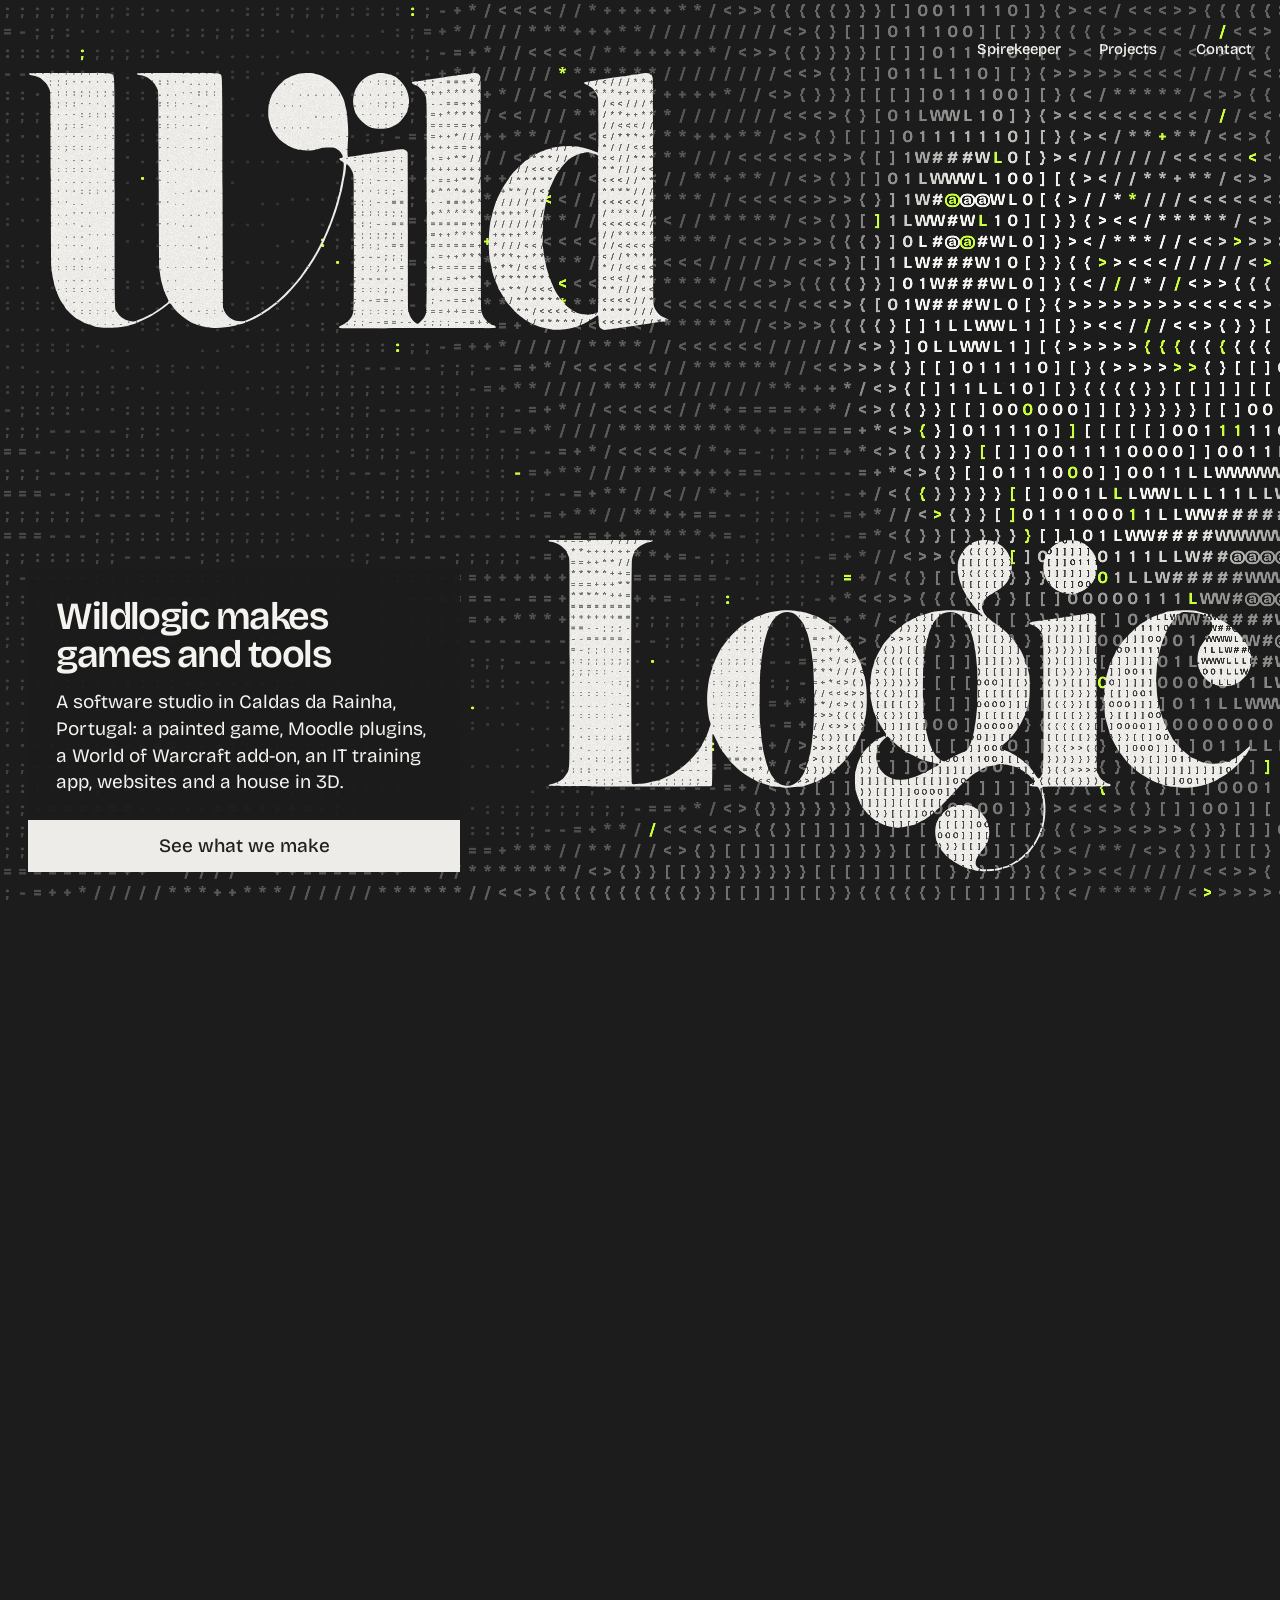
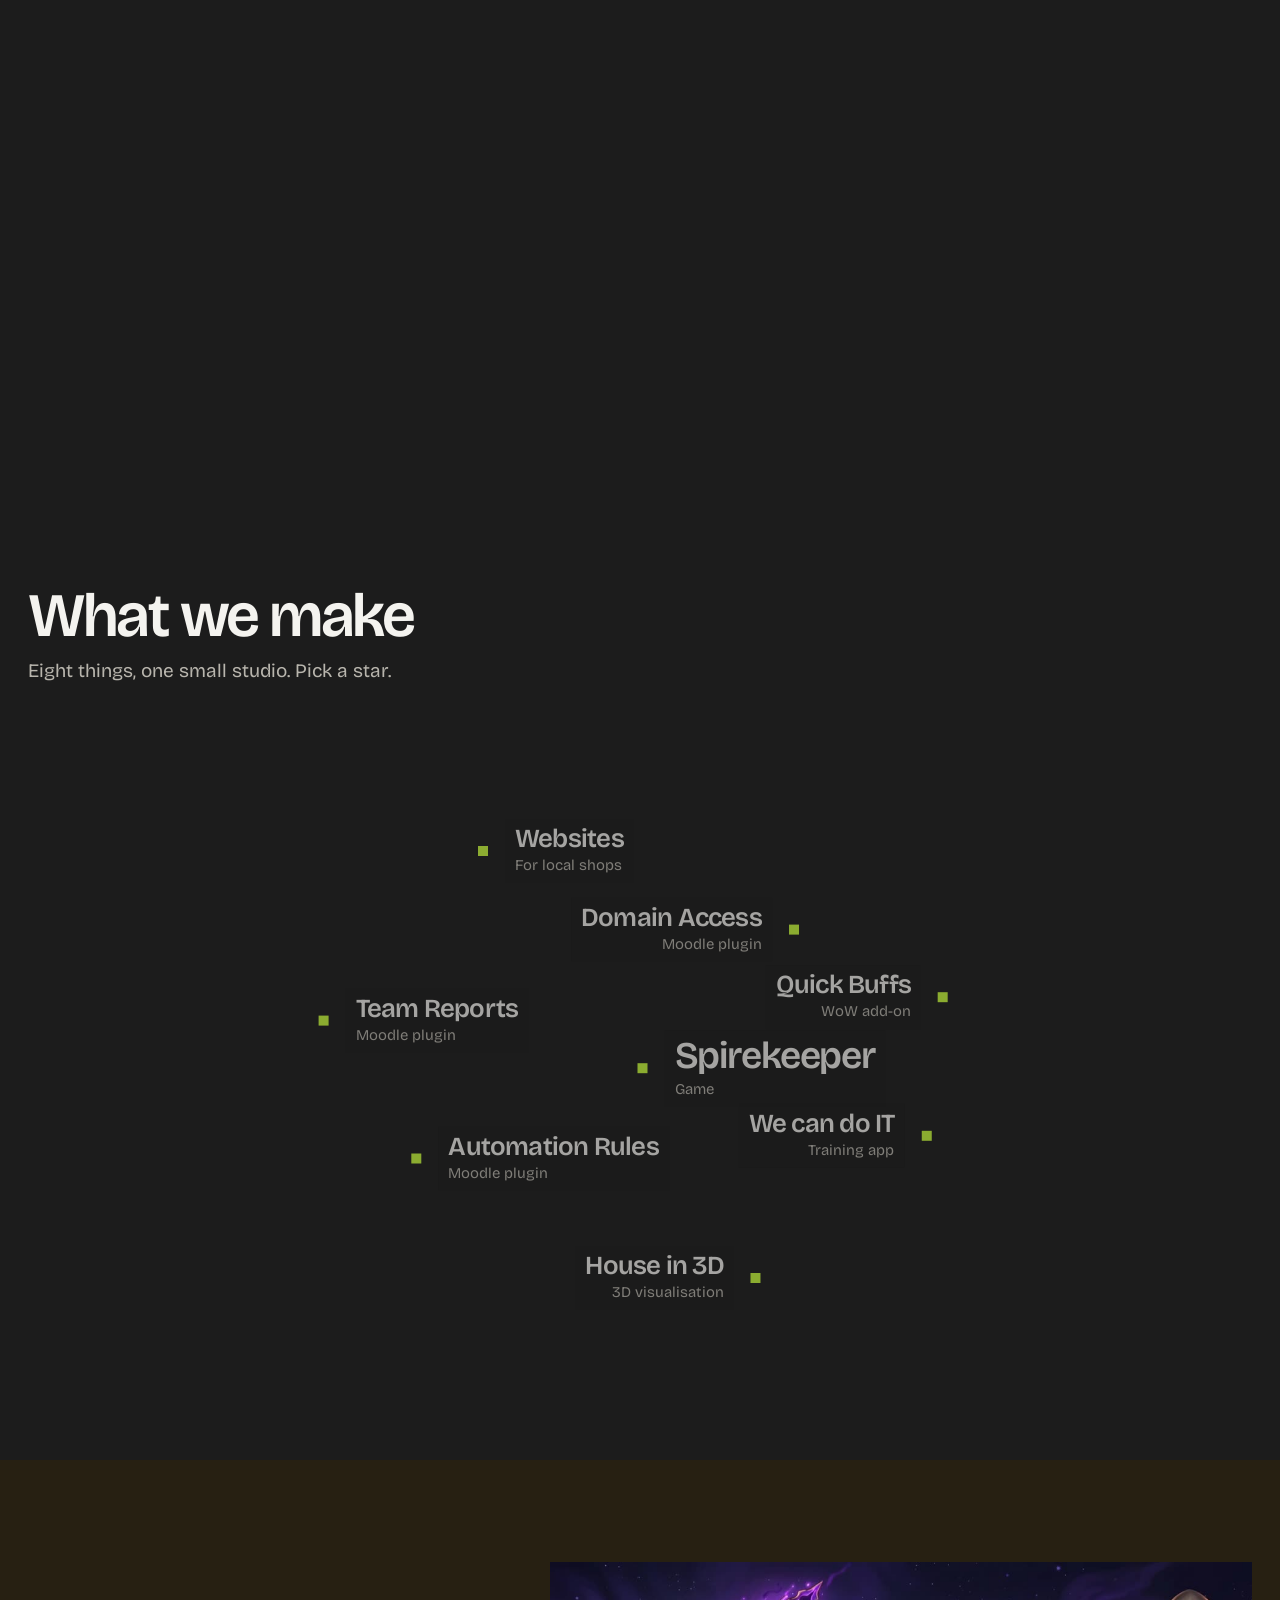
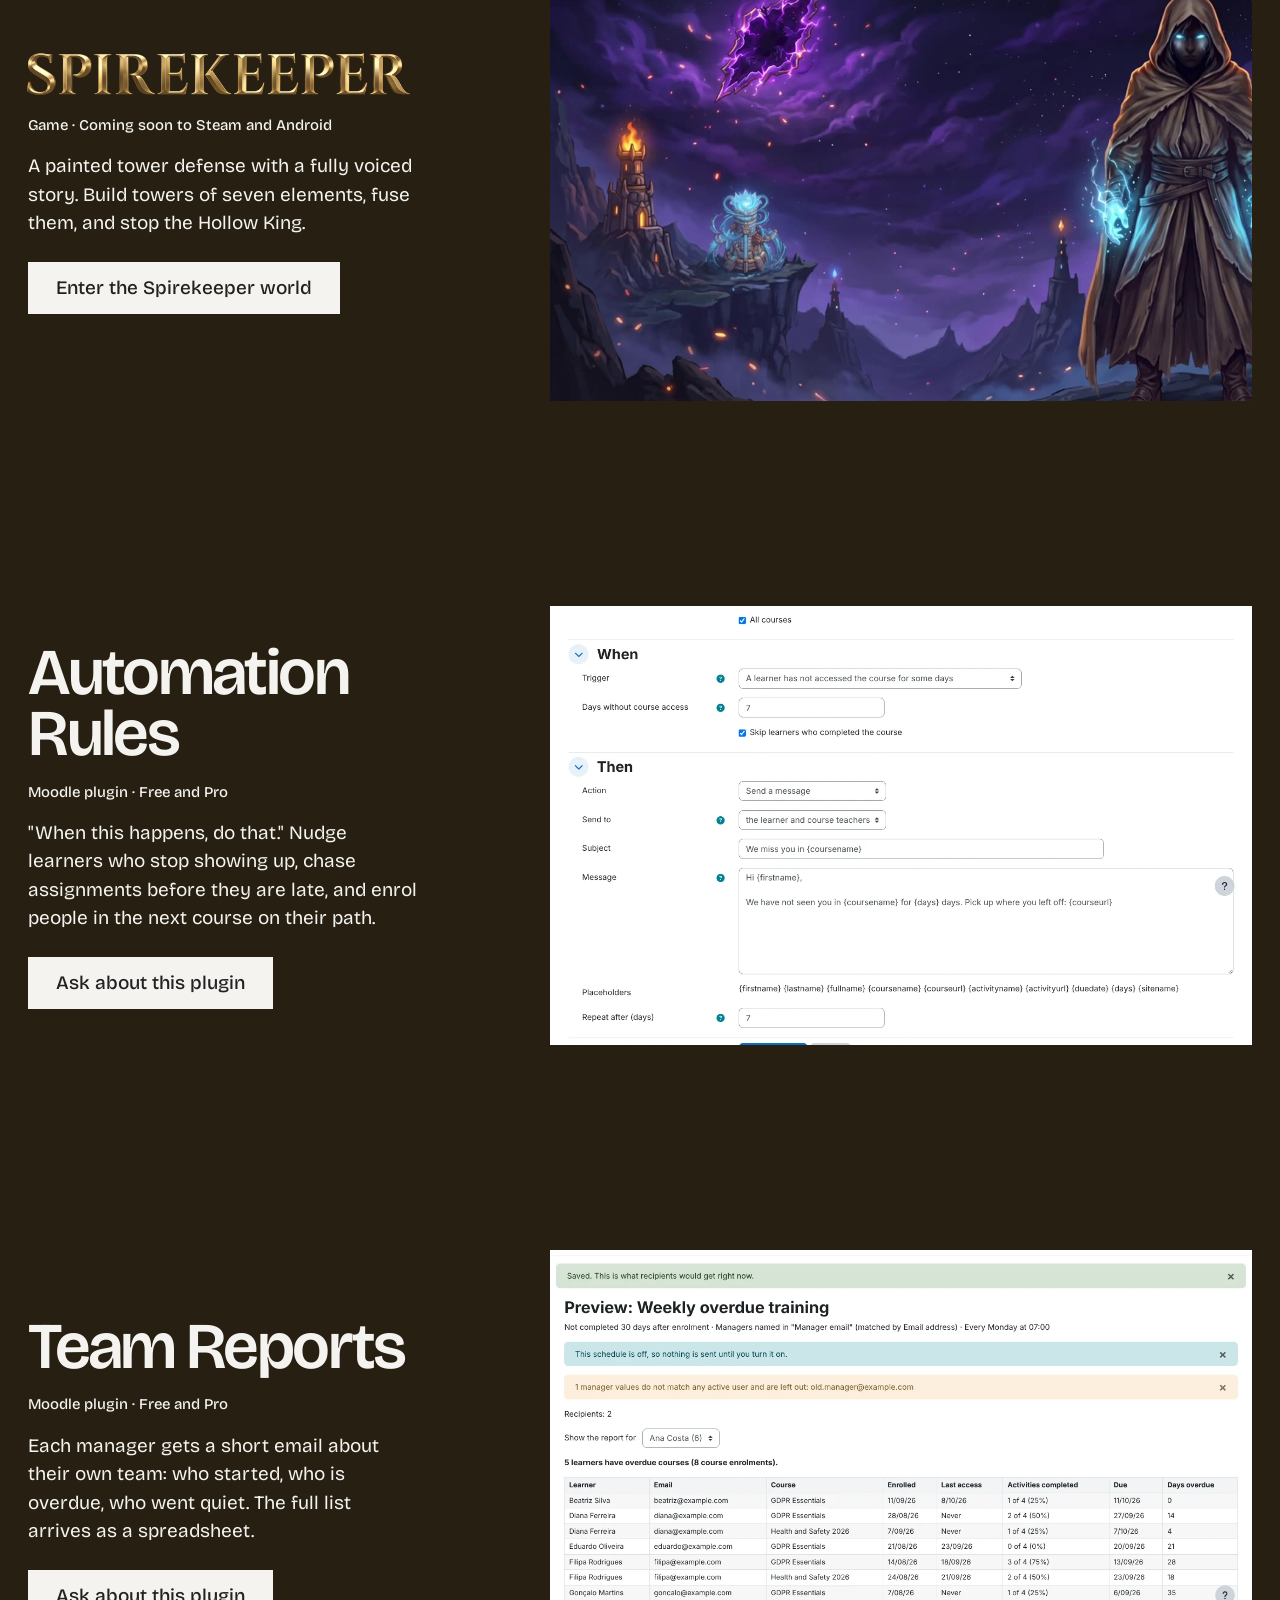
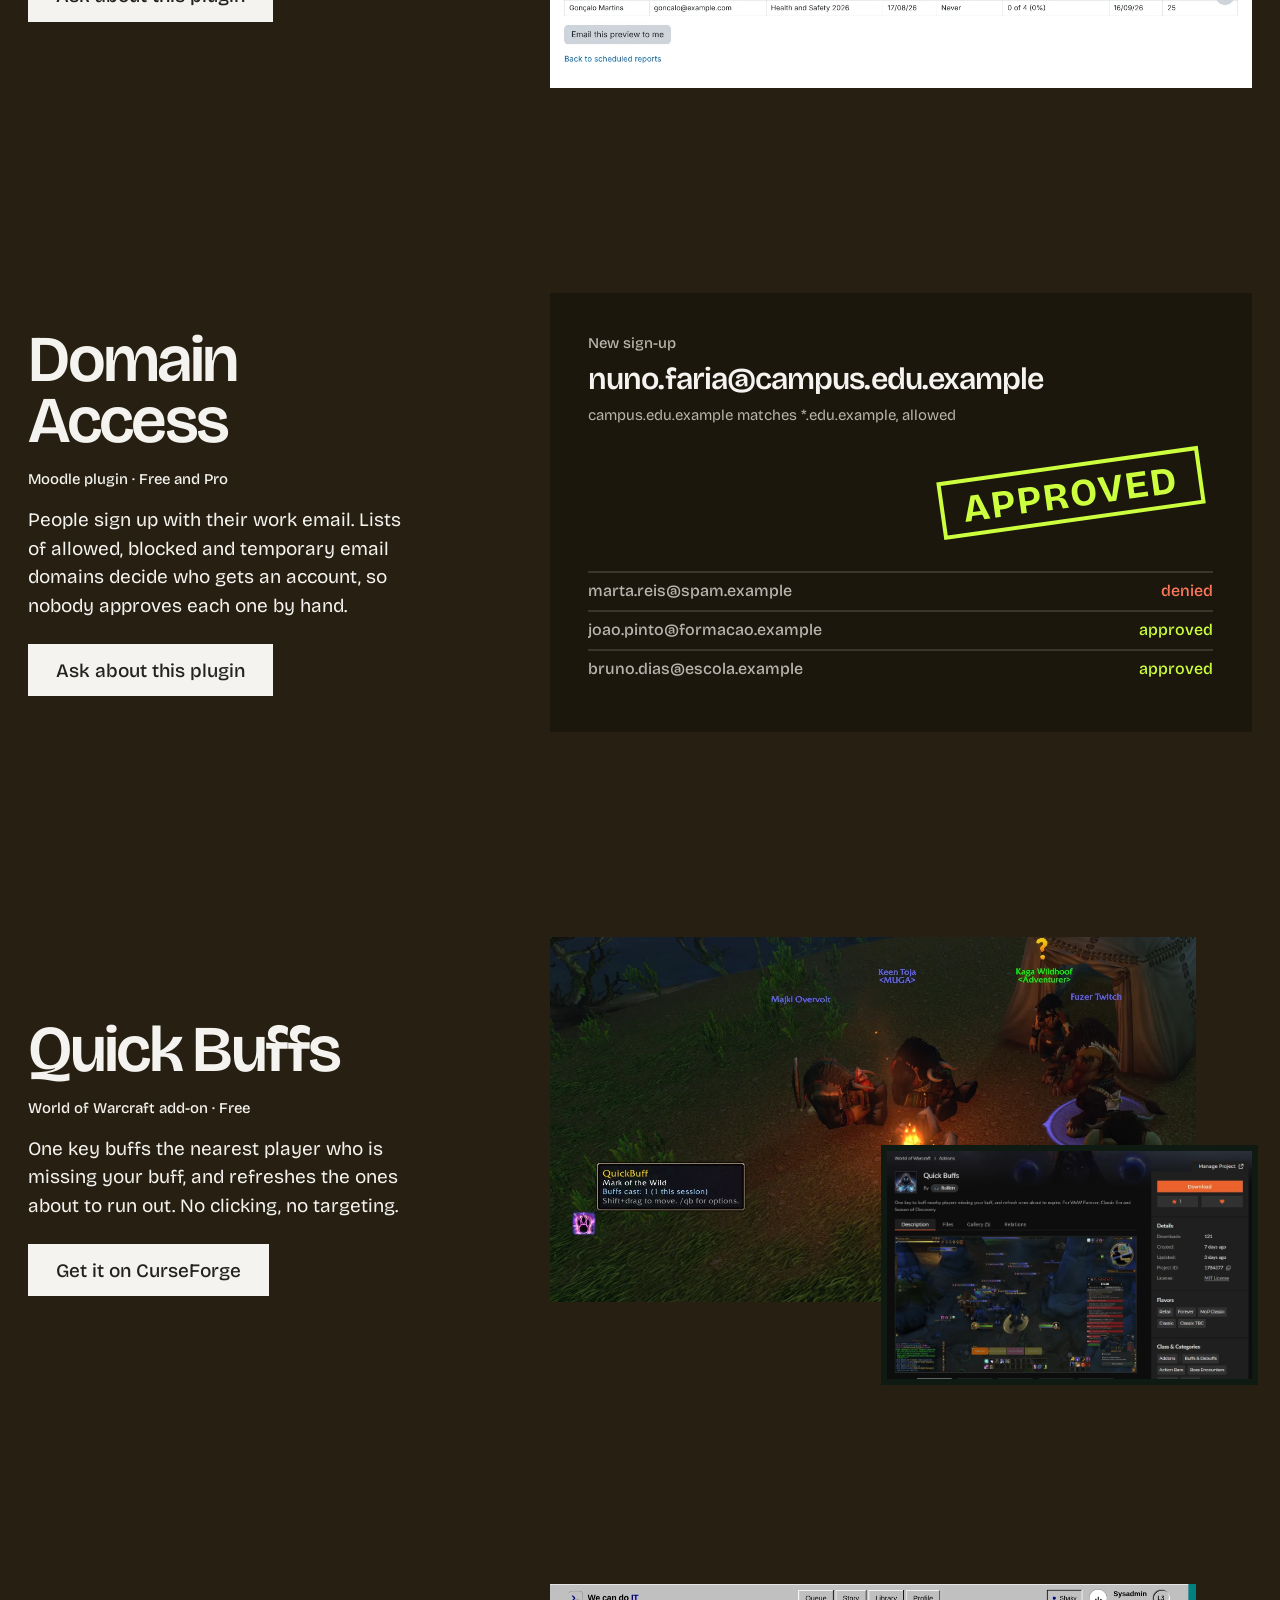
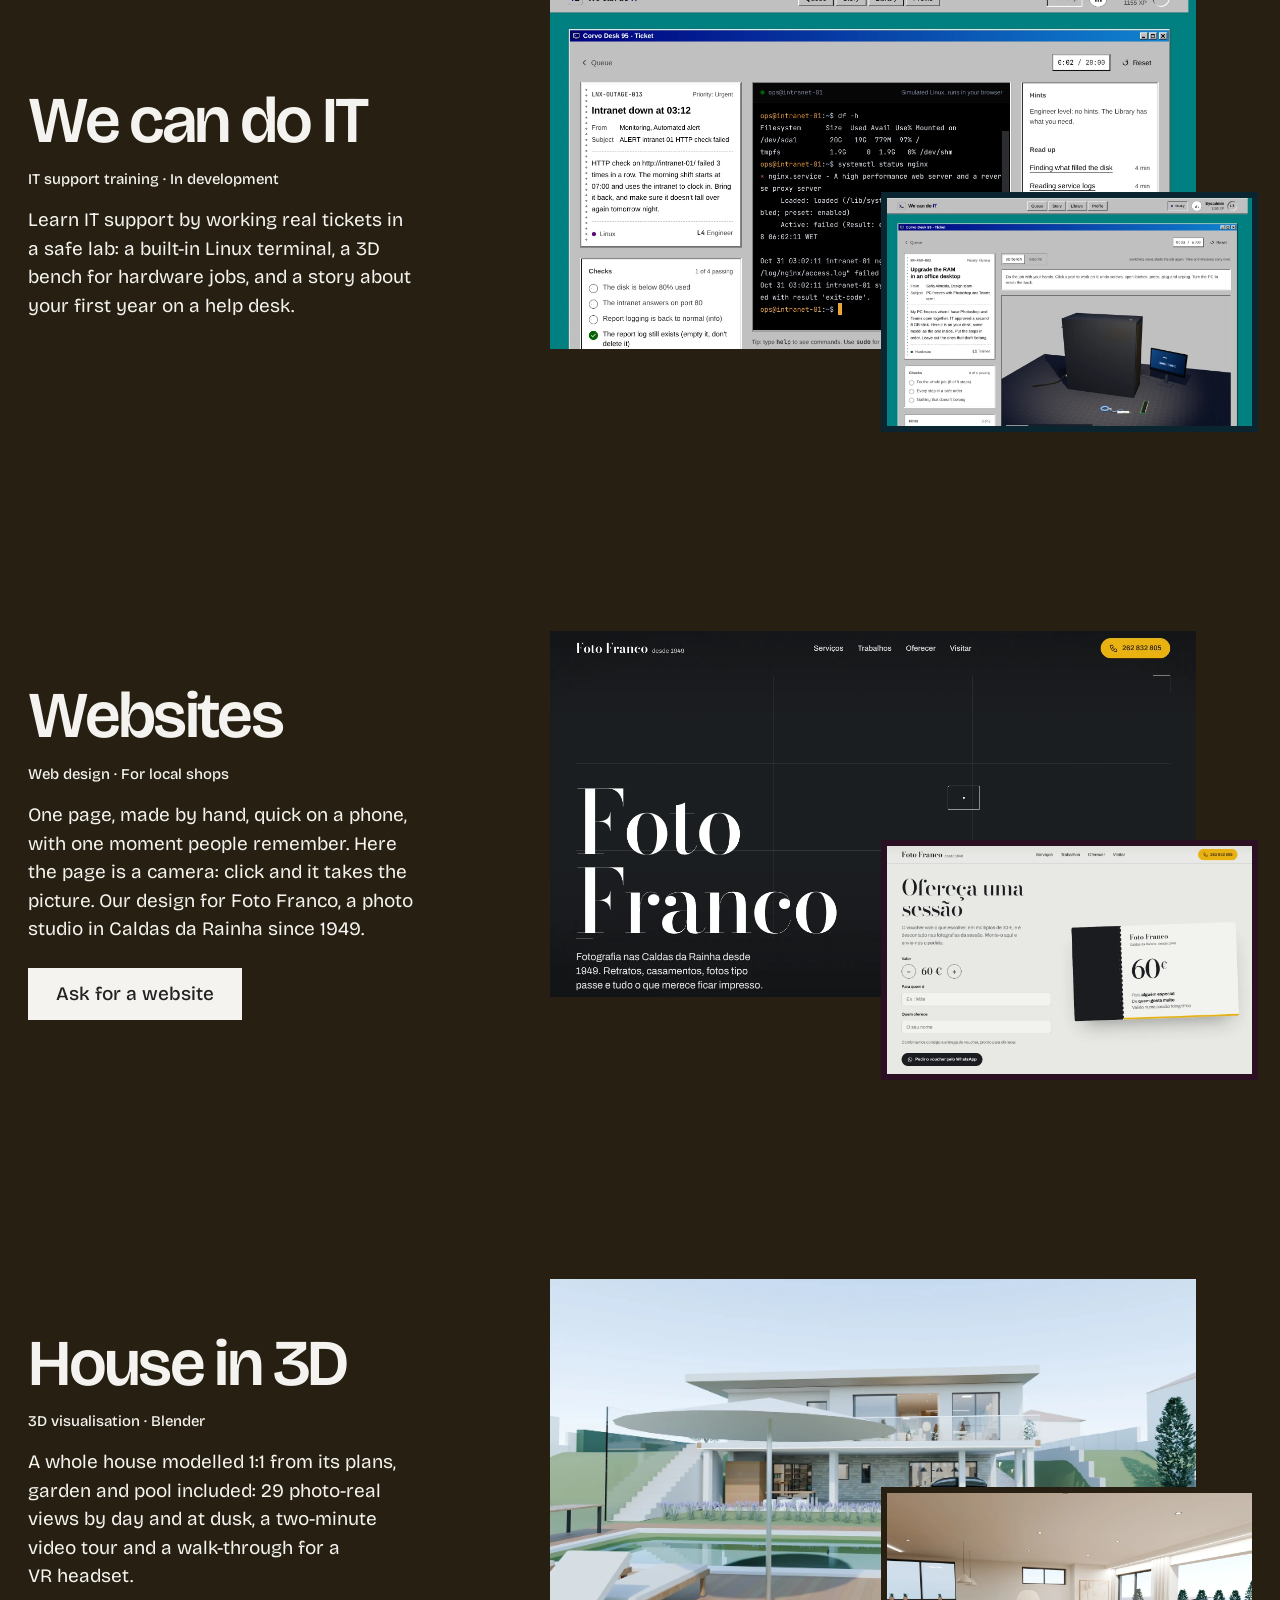
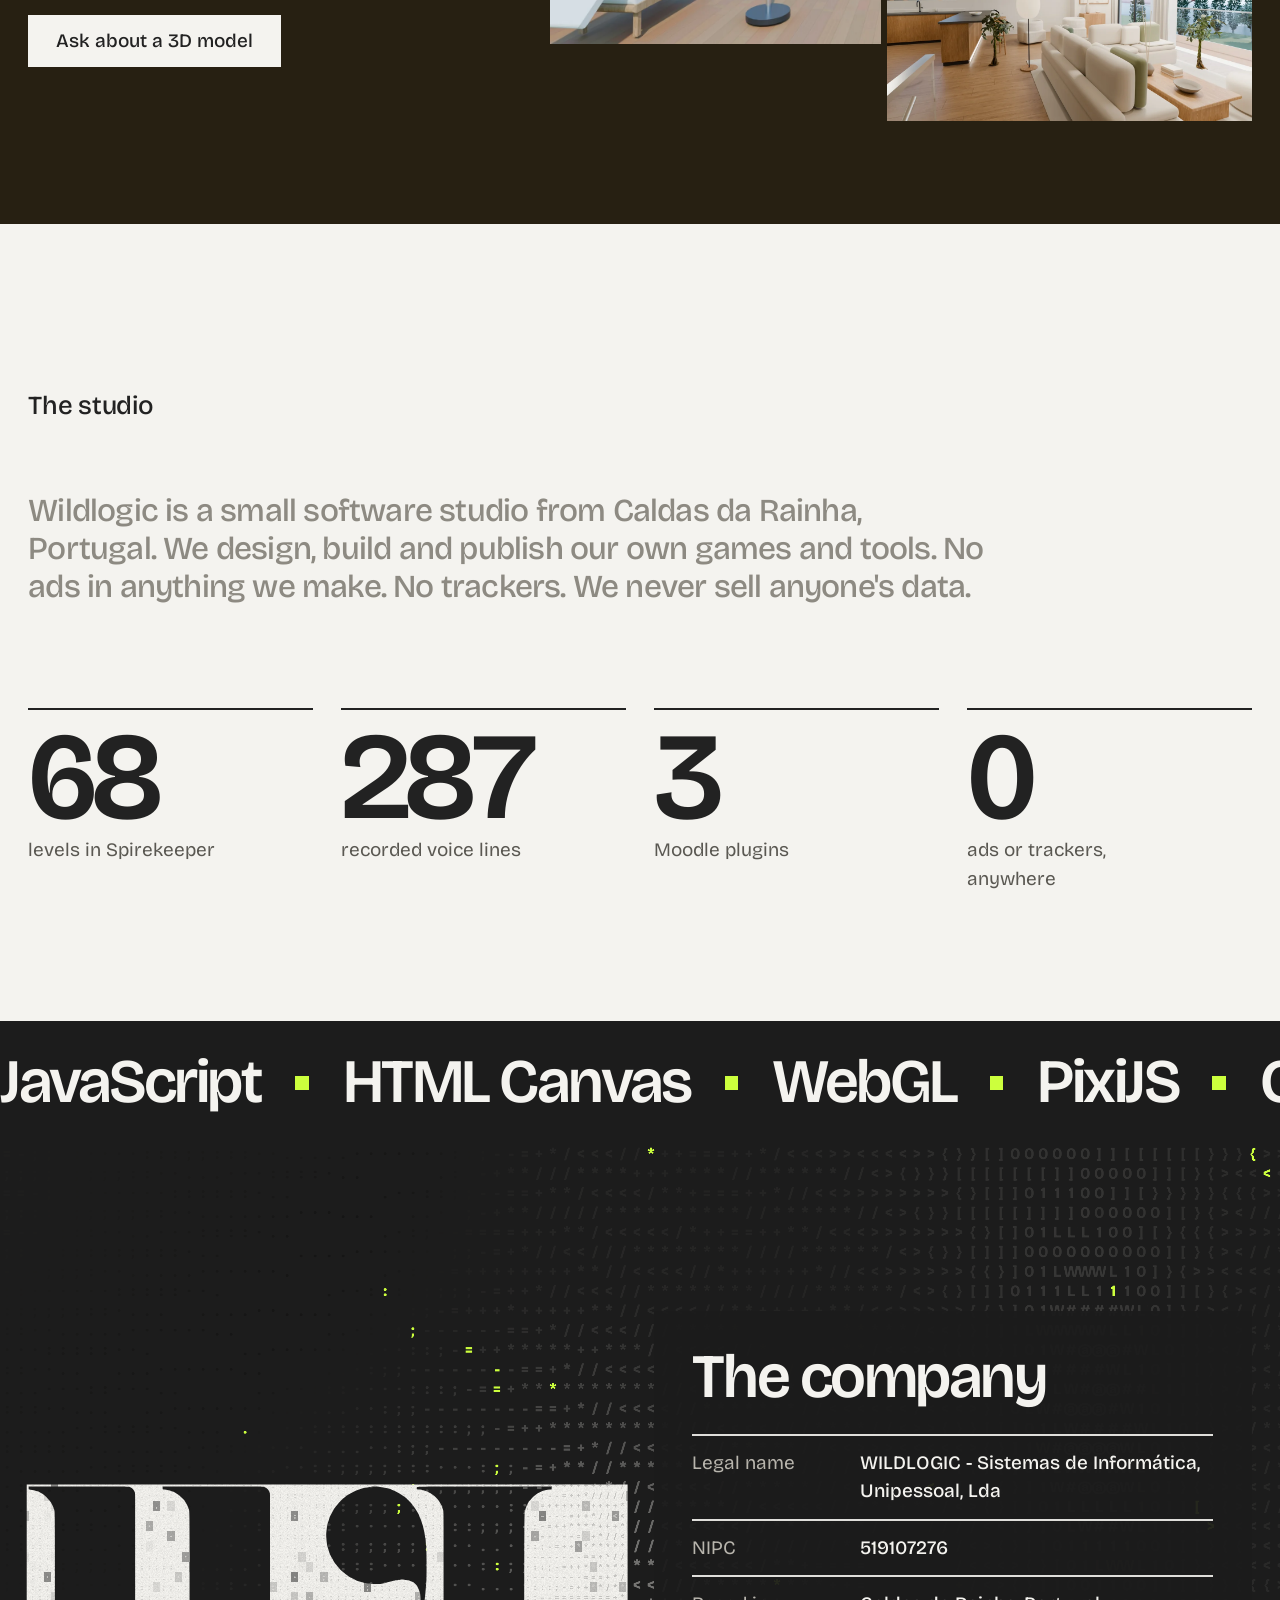
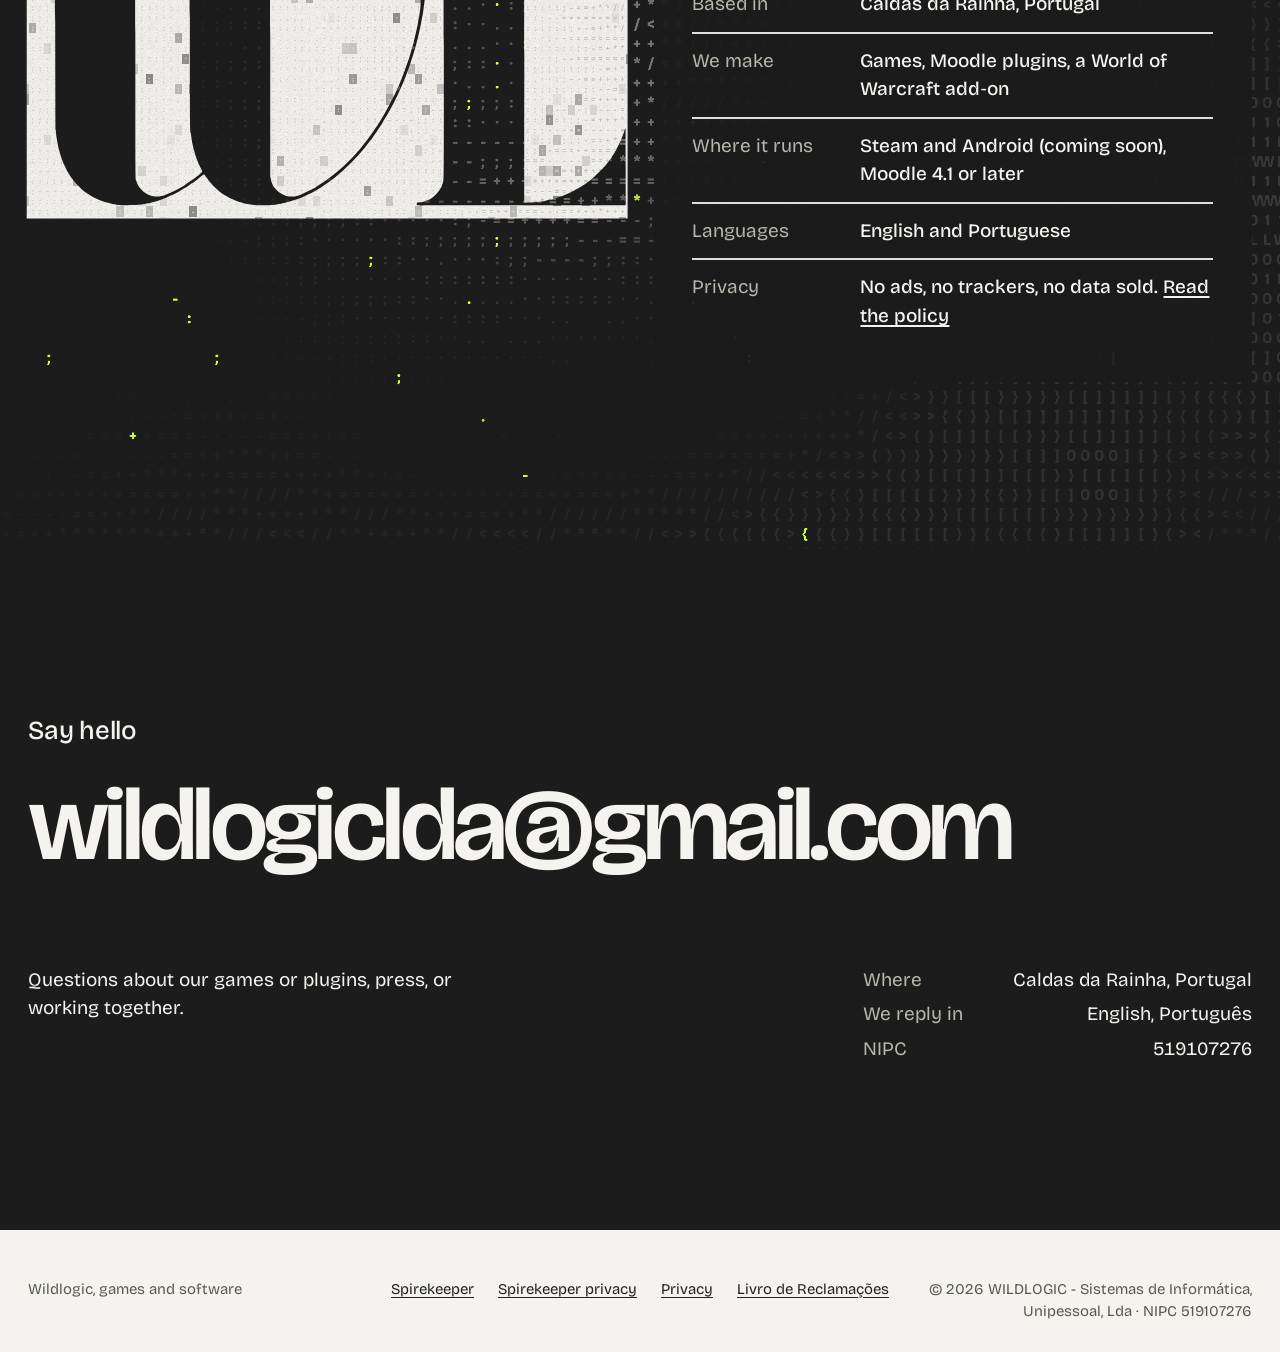
==== commit 4d876ad1: "Add House in 3D project; galaxy polish; hover preview hangs off its star; phone names never overlap " ====
--- a/index.html
+++ b/index.html
@@ -30,7 +30,7 @@
     <div class="words" role="img" aria-label="Wild Logic"><span class="word word-wild"><svg aria-hidden="true" focusable="false" xmlns="http://www.w3.org/2000/svg" viewBox="183 90 1613 651"><path fill="currentColor" fill-rule="evenodd" d="M1506.0,739.0C1499.8,738.1 1488.4,735.8 1476.2,732.8C1466.6,730.5 1442.2,719.1 1434.4,713.3C1416.1,699.7 1410.8,695.0 1400.9,683.4C1395.7,677.4 1391.2,672.3 1390.8,672.0C1389.9,671.3 1385.8,665.1 1384.2,662.0C1383.5,660.6 1381.6,657.5 1380.0,655.0C1378.4,652.5 1376.6,649.6 1376.1,648.5C1375.6,647.4 1373.6,644.0 1371.6,641.0C1369.6,638.0 1368.0,635.1 1368.0,634.5C1368.0,634.0 1366.6,630.1 1364.9,626.0C1358.8,611.4 1357.3,607.5 1354.0,597.2C1352.9,593.8 1352.0,590.2 1352.0,589.2C1352.0,588.3 1351.2,583.7 1350.1,579.0C1346.0,561.6 1344.9,554.0 1344.1,535.5C1342.9,509.9 1346.0,469.7 1350.1,458.2C1351.1,455.2 1352.0,452.0 1352.0,450.9C1352.0,449.9 1352.9,446.2 1353.9,442.8C1356.2,435.4 1358.7,426.2 1360.1,420.3C1360.7,418.0 1361.8,415.6 1362.6,414.9C1363.4,414.3 1364.0,413.2 1364.0,412.6C1364.0,410.5 1380.4,378.5 1384.6,372.5C1386.8,369.2 1391.0,363.2 1393.8,359.1C1396.6,355.1 1400.1,350.2 1401.7,348.2C1406.4,342.2 1435.3,314.0 1438.5,312.3C1440.2,311.4 1443.1,309.5 1445.0,308.0C1451.9,302.6 1471.1,291.7 1477.9,289.4C1481.6,288.1 1486.0,286.4 1487.6,285.5C1489.2,284.7 1491.4,284.0 1492.5,284.0C1493.6,284.0 1495.6,283.3 1496.8,282.4C1498.0,281.6 1505.7,279.7 1513.8,278.4C1539.4,274.1 1567.4,275.3 1587.0,281.7C1589.5,282.5 1593.5,283.6 1595.9,284.1C1598.4,284.6 1601.4,285.7 1602.6,286.5C1603.9,287.3 1605.5,288.0 1606.2,288.0C1606.9,288.0 1609.9,289.2 1612.8,290.7C1616.4,292.5 1618.4,293.0 1619.1,292.3C1619.8,291.6 1620.1,269.3 1620.0,223.4C1619.9,155.5 1619.9,155.5 1617.4,149.1C1612.3,136.4 1606.1,129.8 1592.9,123.2C1587.3,120.4 1583.5,117.9 1583.5,117.0C1583.5,115.0 1590.6,113.3 1603.8,112.0C1609.5,111.5 1614.6,110.8 1615.2,110.4C1615.7,110.1 1622.3,109.0 1629.8,108.0C1643.0,106.3 1649.4,105.3 1664.5,103.0C1668.3,102.4 1676.7,101.2 1683.0,100.4C1689.3,99.6 1697.3,98.3 1700.8,97.5C1704.3,96.7 1709.2,96.0 1711.8,96.0C1714.4,96.0 1719.2,95.3 1722.5,94.6C1725.8,93.8 1732.4,92.8 1737.2,92.4C1747.4,91.6 1754.4,94.4 1755.6,99.8C1755.9,101.3 1756.6,103.8 1757.1,105.4C1757.6,107.1 1758.0,221.5 1758.0,389.0C1758.0,573.1 1758.3,671.5 1759.0,675.1C1761.9,690.7 1774.1,704.7 1789.0,709.8C1793.1,711.2 1794.6,712.2 1794.8,713.8C1795.3,716.8 1793.0,717.6 1779.0,719.0C1772.1,719.6 1763.8,720.8 1760.5,721.5C1757.2,722.3 1750.5,723.4 1745.5,724.0C1740.5,724.5 1732.7,725.7 1728.0,726.4C1717.9,728.1 1707.2,729.7 1693.5,731.5C1684.5,732.6 1675.1,734.0 1656.5,737.0C1636.4,740.2 1635.5,740.3 1630.1,737.9C1622.8,734.8 1620.8,730.1 1620.6,716.0C1620.4,701.6 1619.7,700.7 1612.7,706.5C1605.3,712.7 1577.6,728.0 1573.8,728.0C1573.0,728.0 1571.6,728.6 1570.5,729.4C1568.6,730.7 1563.5,732.3 1553.5,734.9C1539.4,738.5 1516.5,740.5 1506.0,739.0ZM973.2,735.2C967.9,735.0 966.0,734.6 966.0,733.5C966.0,731.8 968.7,729.0 970.4,729.0C973.3,729.0 983.8,722.4 989.3,717.2C995.6,711.0 999.4,705.3 1000.9,699.4C1001.4,697.2 1002.4,693.7 1002.9,691.5C1003.6,688.8 1004.0,632.1 1004.0,520.6C1004.0,353.8 1004.0,353.6 1001.9,346.1C998.7,334.6 987.4,319.1 985.0,323.0C984.6,323.6 983.9,328.5 983.6,333.8C983.2,339.2 982.3,346.0 981.5,349.0C979.9,355.7 978.3,363.8 976.5,374.5C975.8,378.9 974.5,385.4 973.6,389.0C972.0,395.1 971.2,398.1 966.0,417.5C960.8,436.5 956.3,449.9 946.4,475.5C945.0,479.4 943.1,484.1 942.2,486.0C939.8,491.6 937.2,497.7 935.1,502.2C934.0,504.6 931.9,509.4 930.5,513.0C929.0,516.6 927.3,520.1 926.7,520.9C926.1,521.6 923.9,525.4 922.0,529.4C917.1,538.9 911.4,549.7 908.7,554.2C907.5,556.2 904.8,560.8 902.7,564.3C900.6,567.9 898.3,571.4 897.5,572.0C896.7,572.7 896.0,573.7 896.0,574.2C896.0,575.1 889.4,584.9 882.1,595.0C879.8,598.0 876.6,602.5 874.8,605.0C868.3,614.3 843.5,643.0 835.2,650.9C813.4,671.7 803.3,680.1 784.0,693.1C772.3,701.0 771.1,701.7 768.0,703.2C766.6,703.9 763.2,705.9 760.5,707.6C757.8,709.3 752.6,711.9 749.0,713.4C745.4,714.9 740.8,717.0 738.8,718.1C736.8,719.1 734.5,720.0 733.8,720.0C733.1,720.0 731.3,720.6 729.9,721.4C727.3,722.7 715.5,726.1 700.0,730.0C684.1,733.9 657.4,735.9 644.0,734.0C640.4,733.5 633.7,732.6 629.0,732.0C624.3,731.3 619.3,730.1 617.8,729.4C616.3,728.6 614.1,728.0 612.8,728.0C611.5,728.0 608.8,727.1 606.7,726.0C604.7,724.9 602.4,724.0 601.8,724.0C594.9,724.0 566.9,704.2 555.9,691.6C552.1,687.3 547.4,681.3 545.4,678.3C541.2,672.0 540.0,671.8 533.8,676.8C527.0,682.2 521.3,686.5 515.0,691.0C510.1,694.5 506.1,697.0 493.2,704.7C487.2,708.3 463.1,720.0 461.8,720.0C461.1,720.0 459.4,720.6 458.0,721.3C450.9,725.0 429.0,730.6 411.5,733.2C394.3,735.7 361.5,734.1 349.0,730.1C346.0,729.1 340.1,727.3 336.0,726.0C328.1,723.6 325.5,722.6 323.0,721.1C313.5,715.3 307.7,712.0 307.1,712.0C304.3,712.0 276.0,685.6 276.0,682.9C276.0,682.4 273.8,678.9 271.2,675.2C268.5,671.5 265.2,666.2 263.7,663.5C259.6,655.4 256.0,647.2 256.0,645.8C256.0,645.1 255.1,643.1 254.0,641.5C252.9,639.9 252.0,637.5 252.0,636.2C252.0,634.9 251.3,632.6 250.5,631.0C249.7,629.4 248.6,625.3 248.1,621.8C247.5,618.3 246.6,613.9 246.0,612.0C245.4,610.1 244.0,601.8 242.8,593.5C240.6,578.6 240.6,577.4 240.0,360.0C239.4,141.5 239.4,141.5 237.2,135.0C235.9,131.5 234.3,127.8 233.5,127.0C232.7,126.1 232.0,124.8 232.0,124.1C232.0,120.4 213.1,103.0 209.1,103.0C208.3,103.0 206.9,102.4 206.1,101.7C204.5,100.3 199.0,98.7 192.0,97.5C186.0,96.4 185.0,95.9 185.0,93.9C185.0,92.0 186.9,92.0 287.3,92.0C389.6,92.0 389.6,92.0 393.7,95.0C401.7,100.9 401.0,73.1 401.0,392.1C401.0,702.1 400.7,683.8 406.4,694.1C413.5,706.7 424.2,714.4 438.7,717.4C445.4,718.8 446.5,718.7 453.9,717.0C462.8,714.8 479.6,707.4 491.5,700.4C493.7,699.1 496.7,697.4 498.2,696.5C501.7,694.5 516.6,684.4 520.2,681.6C521.7,680.5 525.6,677.5 528.9,675.0C537.8,668.3 538.0,667.1 532.6,656.5C530.0,651.7 528.0,646.9 528.0,645.9C528.0,644.9 527.6,643.9 527.1,643.5C526.2,643.0 525.7,641.8 522.0,629.0C517.6,613.9 516.9,610.7 516.0,602.8C515.5,598.2 514.5,592.2 513.8,589.5C512.9,585.7 512.5,530.1 512.0,362.0C511.4,143.6 511.4,139.4 509.4,134.5C508.4,131.8 506.7,128.4 505.7,127.0C504.8,125.7 504.0,124.0 504.0,123.4C504.0,121.7 496.7,113.5 490.4,108.3C483.6,102.5 473.4,98.5 462.5,97.1C458.3,96.6 457.4,96.1 457.2,94.2C456.9,92.0 456.9,92.0 559.2,92.0C661.6,92.0 661.6,92.0 665.8,94.7C673.1,99.4 672.4,74.2 673.0,391.5C673.4,606.2 673.9,680.7 674.8,684.2C681.5,711.3 713.1,725.9 737.7,713.2C738.7,712.6 744.0,710.1 749.5,707.5C755.0,704.9 760.2,702.2 761.0,701.5C761.8,700.8 765.0,699.0 768.0,697.4C771.0,695.9 775.3,693.2 777.5,691.5C779.7,689.8 784.0,686.8 787.0,684.8C790.0,682.8 795.4,678.9 799.0,676.1C802.6,673.3 807.7,669.4 810.3,667.3C815.7,663.1 844.6,634.2 851.2,626.3C864.1,610.9 867.8,606.4 870.7,602.2C872.5,599.6 875.3,595.7 876.9,593.5C879.7,589.8 892.5,570.9 897.6,563.0C909.5,544.5 928.1,508.0 937.6,484.0C939.5,479.3 941.5,474.6 942.0,473.5C943.0,471.3 943.8,469.1 950.4,450.0C956.1,433.6 959.3,423.4 962.0,413.0C963.2,408.3 964.9,402.0 965.8,399.0C966.6,396.0 967.7,391.5 968.1,389.0C969.0,384.2 971.3,372.8 973.6,362.0C976.8,347.0 979.3,322.2 978.1,318.7C977.7,317.7 975.2,315.6 972.5,314.2C966.3,310.9 965.3,306.5 970.5,306.4C977.0,306.3 977.5,303.7 972.9,295.5C969.4,289.3 965.9,286.1 958.6,282.2C953.7,279.6 952.9,279.5 939.5,279.7C931.4,279.8 924.2,280.3 922.5,281.0C904.1,288.4 877.5,289.5 858.4,283.8C841.5,278.7 820.5,265.5 812.2,254.7C810.7,252.7 807.7,248.8 805.4,245.8C798.0,236.2 791.5,220.5 788.9,206.0C787.3,197.4 788.3,171.2 790.3,167.5C791.2,165.8 792.0,163.4 792.0,162.0C792.0,160.6 792.9,157.8 794.0,155.7C795.1,153.7 796.0,151.5 796.0,150.9C796.0,146.7 810.1,126.6 817.9,119.6C819.8,117.9 822.3,115.6 823.4,114.5C830.6,107.3 848.0,98.7 862.5,94.9C872.8,92.3 901.4,91.4 904.1,93.7C904.9,94.3 907.7,95.1 910.4,95.5C918.1,96.7 932.2,103.3 942.5,110.5C955.1,119.4 968.7,136.7 975.1,152.0C975.7,153.4 976.9,155.9 977.7,157.7C978.6,159.4 979.6,162.6 980.1,164.7C980.5,166.8 981.7,171.4 982.5,175.0C986.5,191.1 987.1,195.4 988.6,218.6C989.8,238.5 989.9,246.7 989.1,260.7C987.5,286.2 987.6,302.9 989.4,303.6C990.2,303.9 993.5,303.5 996.7,302.6C1000.0,301.8 1006.7,300.8 1011.6,300.4C1016.5,300.0 1021.5,299.3 1022.8,298.9C1024.1,298.4 1031.0,297.3 1038.2,296.5C1045.5,295.6 1053.2,294.5 1055.4,294.0C1057.7,293.5 1063.5,292.6 1068.5,292.0C1073.5,291.5 1081.1,290.4 1085.5,289.6C1089.9,288.7 1095.3,288.0 1097.5,288.0C1099.7,288.0 1104.2,287.3 1107.5,286.5C1110.8,285.7 1117.1,284.8 1121.5,284.5C1129.1,283.9 1129.7,284.0 1134.1,286.9C1137.5,289.1 1138.9,290.7 1139.4,293.0C1139.7,294.8 1140.0,384.2 1140.0,491.8C1140.0,687.3 1140.0,687.3 1142.2,695.4C1144.4,703.2 1145.8,706.1 1151.7,714.4C1154.9,718.7 1162.0,724.0 1164.7,724.0C1166.6,724.0 1176.8,714.0 1180.9,708.1C1182.2,706.2 1184.2,702.0 1185.4,698.6C1187.5,692.5 1187.5,692.5 1187.8,427.5C1188.1,133.5 1188.6,156.9 1181.7,143.7C1177.6,135.8 1165.9,124.0 1162.3,124.0C1159.6,124.0 1150.0,118.4 1150.0,116.9C1150.0,114.7 1150.6,114.5 1165.7,112.5C1171.9,111.7 1178.9,110.6 1181.2,110.1C1183.6,109.6 1188.9,108.8 1193.0,108.5C1197.1,108.1 1204.9,107.0 1210.2,105.9C1215.5,104.9 1221.7,104.0 1224.0,104.0C1226.3,104.0 1231.1,103.3 1234.8,102.5C1238.5,101.7 1246.0,100.6 1251.5,100.0C1257.0,99.4 1263.1,98.5 1265.0,98.0C1266.9,97.5 1273.4,96.6 1279.3,96.0C1285.2,95.4 1291.2,94.5 1292.5,94.0C1293.8,93.5 1298.9,92.8 1303.7,92.5C1313.9,91.8 1317.9,93.2 1321.7,98.9C1324.0,102.3 1324.0,102.3 1324.0,394.3C1324.0,685.8 1324.0,686.2 1326.1,694.8C1328.8,705.9 1332.7,712.1 1343.8,722.1C1346.8,724.8 1353.0,728.0 1355.4,728.0C1358.7,728.0 1362.5,731.3 1361.7,733.3C1361.1,734.9 1353.9,735.0 1271.3,735.1C1221.9,735.2 1136.3,735.3 1081.0,735.4C1025.7,735.4 977.2,735.4 973.2,735.2ZM1610.7,698.0C1612.8,696.9 1615.5,696.0 1616.7,696.0C1617.9,696.0 1619.1,695.6 1619.5,695.1C1619.8,694.6 1620.0,605.6 1620.0,497.3C1620.1,313.6 1620.0,300.4 1618.4,299.3C1616.5,297.9 1610.4,296.0 1599.2,293.4C1592.1,291.6 1591.8,291.7 1582.7,293.8C1577.7,295.0 1572.5,296.0 1571.2,296.0C1569.9,296.0 1565.3,298.1 1560.9,300.8C1556.5,303.4 1551.5,306.3 1549.8,307.2C1539.1,313.0 1516.6,341.6 1508.5,359.5C1506.5,363.9 1503.8,369.8 1502.5,372.5C1498.5,381.0 1496.0,387.2 1496.0,388.9C1496.0,389.8 1495.1,393.2 1494.0,396.5C1489.3,411.0 1488.4,415.1 1482.4,449.0C1480.4,460.5 1479.3,519.6 1480.8,533.0C1482.2,544.7 1484.9,562.2 1485.6,564.0C1485.9,564.8 1486.8,569.1 1487.5,573.5C1488.3,577.9 1489.5,583.5 1490.3,586.0C1494.6,598.9 1496.0,603.7 1496.0,605.1C1496.0,606.7 1498.0,611.8 1502.2,621.0C1503.4,623.5 1505.1,627.3 1506.0,629.5C1509.4,637.2 1513.1,644.5 1514.9,647.0C1515.9,648.4 1519.4,653.5 1522.6,658.4C1537.3,680.8 1561.3,698.0 1581.0,700.4C1589.8,701.5 1606.8,700.1 1610.7,698.0ZM1058.5,232.0C1044.8,230.3 1033.6,223.8 1019.3,209.1C1015.9,205.6 1012.8,201.8 1012.4,200.6C1012.1,199.5 1011.2,197.8 1010.5,197.0C1006.6,192.6 1002.0,174.2 1002.0,163.3C1002.0,152.2 1006.6,133.9 1010.7,128.9C1011.4,128.1 1012.0,127.0 1012.0,126.7C1012.0,126.3 1014.0,123.3 1016.3,120.0C1026.8,105.7 1042.3,96.4 1062.0,92.8C1068.9,91.6 1084.6,92.5 1089.4,94.5C1091.3,95.3 1094.0,96.0 1095.3,96.0C1096.7,96.0 1098.9,96.9 1100.3,98.0C1101.7,99.1 1103.4,100.0 1104.1,100.0C1106.6,100.0 1116.7,107.5 1123.5,114.5C1139.5,130.8 1147.1,159.0 1141.1,179.0C1139.9,182.7 1139.0,186.5 1139.0,187.4C1139.0,190.9 1128.9,206.1 1121.8,213.0C1114.5,220.1 1108.5,223.9 1095.6,229.4C1088.3,232.6 1072.1,233.7 1058.5,232.0Z"/></svg></span><span class="word word-logic"><svg aria-hidden="true" focusable="false" xmlns="http://www.w3.org/2000/svg" viewBox="71 765 1837 869"><path fill="currentColor" fill-rule="evenodd" d="M1198.0,1631.9C1192.8,1631.5 1186.5,1630.5 1184.1,1629.6C1181.7,1628.7 1178.9,1628.0 1177.9,1628.0C1168.9,1628.0 1136.7,1613.2 1124.3,1603.3C1122.0,1601.5 1119.8,1600.0 1119.3,1600.0C1117.7,1600.0 1103.3,1584.6 1097.8,1577.0C1094.8,1572.9 1091.1,1566.3 1089.5,1562.5C1088.0,1558.7 1086.3,1554.9 1085.7,1554.2C1084.2,1552.3 1081.6,1535.5 1081.7,1527.5C1081.7,1512.4 1087.2,1497.9 1097.4,1485.3C1104.1,1477.1 1112.3,1470.6 1121.5,1466.0C1133.6,1460.1 1136.7,1459.5 1153.7,1459.6C1168.0,1459.7 1169.4,1459.8 1176.2,1462.5C1180.2,1464.1 1184.2,1465.9 1185.0,1466.6C1185.8,1467.2 1187.6,1468.1 1188.9,1468.5C1194.1,1470.1 1210.3,1488.0 1214.9,1497.2C1222.0,1511.7 1224.8,1530.8 1221.5,1543.3C1220.7,1546.5 1220.0,1549.8 1220.0,1550.7C1220.0,1554.9 1210.5,1571.1 1203.0,1579.6C1184.5,1600.5 1182.1,1618.5 1196.9,1625.3C1206.1,1629.6 1246.1,1627.1 1256.9,1621.6C1258.5,1620.7 1260.8,1620.0 1262.0,1620.0C1265.2,1620.0 1275.3,1615.5 1286.9,1608.7C1314.2,1593.1 1334.6,1570.8 1349.4,1540.5C1352.9,1533.2 1354.2,1529.6 1358.0,1517.0C1359.2,1512.9 1360.6,1508.2 1361.2,1506.5C1361.8,1504.8 1362.8,1496.5 1363.6,1488.0C1366.0,1459.3 1362.9,1437.8 1353.3,1418.3C1350.0,1411.5 1350.2,1411.6 1339.1,1411.0C1331.5,1410.6 1329.5,1410.2 1328.6,1408.7C1327.3,1406.5 1330.0,1404.0 1333.6,1404.0C1336.1,1404.0 1341.0,1400.4 1341.0,1398.6C1341.0,1396.7 1328.3,1383.4 1321.0,1377.5C1306.1,1365.5 1287.1,1356.8 1272.0,1354.9C1268.4,1354.5 1262.7,1353.6 1259.2,1353.0C1254.1,1352.1 1251.9,1352.2 1247.7,1353.4C1244.8,1354.3 1238.5,1355.6 1233.5,1356.4C1216.1,1359.4 1214.2,1360.0 1202.4,1366.8C1196.0,1370.5 1188.3,1374.8 1185.4,1376.5C1182.5,1378.2 1176.6,1382.6 1172.3,1386.4C1168.0,1390.2 1161.4,1396.0 1157.5,1399.4C1153.7,1402.7 1149.0,1407.3 1147.0,1409.4C1145.1,1411.5 1140.6,1416.3 1137.0,1420.0C1133.4,1423.7 1124.7,1433.0 1117.5,1440.6C1096.6,1462.9 1094.0,1465.4 1070.5,1485.7C1063.3,1491.8 1055.2,1497.3 1048.0,1500.8C1044.1,1502.8 1033.8,1508.4 1031.0,1510.1C1029.6,1511.0 1022.9,1512.7 1016.0,1514.0C1009.1,1515.2 1000.2,1516.9 996.2,1517.7C991.8,1518.6 986.6,1519.0 983.2,1518.7C971.6,1517.6 958.2,1515.1 955.2,1513.6C953.5,1512.7 951.3,1512.0 950.3,1512.0C949.3,1512.0 945.5,1510.5 942.0,1508.6C938.4,1506.7 933.1,1503.9 930.2,1502.4C922.3,1498.2 907.5,1485.4 901.8,1477.8C900.8,1476.5 898.1,1473.1 895.8,1470.1C888.8,1461.1 882.2,1448.1 878.4,1435.5C877.1,1431.1 875.2,1425.1 874.3,1422.1C872.0,1414.9 871.7,1375.3 873.9,1370.5C874.6,1368.8 875.8,1364.8 876.5,1361.5C881.3,1339.8 896.5,1315.5 915.2,1299.9C922.9,1293.5 937.2,1284.0 939.2,1284.0C940.0,1284.0 941.1,1283.5 941.6,1283.0C942.2,1282.4 945.1,1281.1 948.1,1280.1C954.5,1277.8 955.2,1276.0 951.6,1271.0C939.2,1253.6 926.6,1231.3 923.5,1221.0C923.1,1219.6 922.4,1218.0 922.0,1217.5C921.5,1217.0 920.7,1214.2 920.2,1211.5C919.6,1208.8 918.4,1204.0 917.6,1201.0C911.1,1177.3 909.8,1150.1 913.9,1125.0C914.4,1122.0 915.1,1116.8 915.5,1113.5C915.9,1110.2 917.0,1105.6 918.0,1103.2C919.1,1100.8 920.2,1097.2 920.6,1095.2C921.0,1093.2 921.8,1090.4 922.5,1089.0C923.2,1087.6 924.2,1084.4 924.9,1081.8C925.9,1077.5 930.5,1067.9 936.3,1057.7C937.5,1055.7 940.0,1051.2 941.9,1047.7C945.4,1041.2 951.9,1032.8 962.0,1022.0C965.3,1018.4 968.0,1015.2 968.0,1014.9C968.0,1013.3 977.0,1005.2 985.8,998.7C987.5,997.5 991.9,994.0 995.7,990.9C999.4,987.8 1003.7,984.7 1005.2,983.9C1006.7,983.1 1011.8,980.4 1016.7,977.9C1021.5,975.4 1028.0,972.1 1031.0,970.6C1034.0,969.1 1037.4,967.3 1038.5,966.7C1039.6,966.1 1042.8,965.1 1045.5,964.4C1050.5,963.1 1057.7,960.9 1063.5,958.9C1072.3,955.8 1086.7,953.4 1106.1,951.9C1123.8,950.5 1154.4,951.8 1161.6,954.3C1163.7,955.1 1167.9,956.0 1170.9,956.4C1173.9,956.8 1177.6,957.8 1179.1,958.6C1180.6,959.3 1183.1,960.0 1184.5,960.0C1185.9,960.0 1188.7,960.8 1190.8,961.9C1192.8,962.9 1196.0,964.1 1197.7,964.5C1199.5,964.8 1201.2,965.6 1201.5,966.1C1202.2,967.2 1206.0,967.3 1206.0,966.2C1206.0,965.4 1200.6,959.5 1198.7,958.3C1196.4,956.8 1183.8,942.4 1177.1,933.5C1170.6,924.9 1161.1,910.2 1158.4,904.5C1156.9,901.2 1155.1,897.8 1154.4,897.0C1153.7,896.2 1152.5,893.7 1151.7,891.5C1146.5,877.5 1144.7,872.2 1144.0,868.1C1143.5,865.6 1142.6,861.2 1141.9,858.5C1139.9,849.9 1140.2,827.4 1142.4,821.0C1149.6,800.0 1162.7,783.3 1177.5,776.3C1179.2,775.5 1181.6,774.2 1183.0,773.5C1184.4,772.7 1186.3,772.0 1187.3,772.0C1188.3,772.0 1190.5,771.2 1192.3,770.3C1197.9,767.4 1220.1,767.2 1229.2,770.0C1250.1,776.4 1266.8,790.3 1273.9,807.0C1275.7,811.1 1277.5,815.3 1278.1,816.3C1278.6,817.3 1279.5,821.5 1280.0,825.8C1280.6,830.0 1281.3,834.9 1281.6,836.5C1282.7,842.8 1278.2,862.6 1273.9,870.0C1273.4,870.8 1272.1,873.2 1271.0,875.3C1265.2,886.0 1251.2,897.3 1231.4,907.5C1219.5,913.5 1210.3,921.6 1206.2,929.8C1203.3,935.4 1203.2,945.8 1206.0,951.5C1207.1,953.7 1207.9,955.9 1208.0,956.4C1208.1,959.9 1224.9,976.4 1236.5,984.5C1255.9,998.0 1264.2,1004.9 1277.3,1018.5C1283.0,1024.5 1295.2,1040.7 1299.6,1048.1C1300.2,1049.2 1301.4,1050.8 1302.2,1051.7C1305.9,1056.1 1318.2,1084.2 1319.9,1092.2C1320.4,1094.3 1321.2,1096.6 1321.9,1097.3C1322.5,1098.1 1323.3,1100.9 1323.6,1103.6C1323.9,1106.3 1325.1,1112.1 1326.3,1116.5C1328.1,1123.6 1328.3,1127.7 1328.4,1151.5C1328.4,1179.6 1327.4,1188.6 1322.3,1204.0C1321.5,1206.5 1320.5,1210.3 1320.0,1212.5C1319.5,1214.7 1318.4,1217.8 1317.6,1219.5C1316.7,1221.2 1316.0,1223.2 1316.0,1224.0C1316.0,1224.9 1315.4,1226.4 1314.6,1227.5C1313.9,1228.6 1311.7,1233.2 1309.7,1237.7C1307.7,1242.2 1304.8,1247.8 1303.3,1250.2C1301.8,1252.6 1300.0,1255.6 1299.3,1257.0C1298.6,1258.4 1296.8,1261.1 1295.2,1263.1C1283.6,1278.4 1280.3,1282.5 1275.2,1287.6C1267.7,1295.2 1253.0,1308.0 1251.9,1308.0C1251.4,1308.0 1251.0,1308.9 1251.0,1310.0C1251.0,1312.1 1257.4,1316.0 1260.9,1316.0C1263.9,1316.0 1278.4,1322.6 1290.5,1329.5C1297.7,1333.6 1320.2,1350.8 1321.7,1353.3C1322.1,1354.1 1325.3,1357.8 1328.7,1361.6C1336.6,1370.3 1340.0,1374.6 1340.0,1375.6C1340.0,1376.1 1342.2,1379.7 1344.8,1383.5C1351.5,1393.3 1352.9,1393.1 1359.5,1382.0C1364.5,1373.5 1364.5,1373.5 1364.5,1197.0C1364.5,1020.5 1364.5,1020.5 1360.7,1013.0C1354.2,1000.0 1347.7,994.7 1330.2,987.9C1323.7,985.3 1331.0,981.3 1344.5,980.0C1348.9,979.6 1357.2,978.5 1363.0,977.6C1384.4,974.2 1392.7,973.0 1401.5,972.0C1406.5,971.5 1412.0,970.6 1413.8,970.1C1415.5,969.6 1420.7,968.8 1425.3,968.5C1429.8,968.1 1436.0,967.2 1439.0,966.4C1442.0,965.7 1449.3,964.6 1455.1,964.0C1460.9,963.4 1467.2,962.5 1469.1,962.0C1471.0,961.4 1477.0,960.7 1482.6,960.3C1492.6,959.7 1492.6,959.7 1496.4,963.0C1498.5,964.9 1500.7,967.5 1501.3,968.9C1502.2,970.8 1502.6,1023.8 1503.0,1172.6C1503.5,1356.8 1503.6,1373.9 1505.1,1375.6C1506.0,1376.7 1507.1,1378.6 1507.5,1379.8C1510.4,1389.4 1525.3,1402.2 1536.1,1404.4C1539.0,1405.0 1540.4,1408.2 1538.7,1409.9C1537.9,1410.7 1511.4,1411.0 1449.3,1411.0C1373.6,1411.0 1360.9,1411.2 1360.4,1412.4C1360.1,1413.2 1360.7,1416.9 1361.9,1420.7C1366.8,1437.6 1368.0,1443.4 1369.0,1456.3C1370.3,1473.0 1368.8,1496.9 1365.9,1507.5C1360.4,1526.8 1356.7,1538.0 1354.9,1540.5C1354.4,1541.1 1352.0,1545.6 1349.5,1550.5C1344.3,1560.6 1339.0,1569.0 1336.5,1571.0C1335.6,1571.8 1332.8,1575.2 1330.3,1578.7C1324.6,1586.7 1303.7,1605.0 1296.0,1608.8C1294.6,1609.5 1292.3,1610.8 1290.8,1611.8C1286.1,1614.9 1277.0,1620.0 1276.3,1620.0C1275.8,1620.1 1273.7,1620.9 1271.5,1622.0C1269.3,1623.1 1266.7,1623.9 1265.7,1624.0C1264.7,1624.0 1262.3,1624.7 1260.2,1625.6C1246.2,1631.6 1222.9,1633.9 1198.0,1631.9ZM680.5,1413.4C676.1,1412.7 670.2,1412.1 667.3,1412.1C661.8,1412.0 652.9,1410.5 649.5,1409.0C647.3,1408.1 640.2,1405.7 633.0,1403.5C630.5,1402.8 626.7,1401.4 624.5,1400.6C622.3,1399.8 619.9,1399.1 619.2,1399.0C618.0,1399.0 608.0,1393.3 586.9,1380.7C577.1,1374.8 549.7,1350.2 543.2,1341.5C541.9,1339.8 536.6,1332.7 531.2,1325.5C521.9,1313.1 518.9,1307.7 506.0,1280.8C502.8,1274.0 501.7,1272.8 500.7,1275.4C500.4,1276.2 500.1,1306.4 500.1,1342.6C500.1,1403.9 500.0,1408.6 498.4,1409.7C495.3,1411.9 74.2,1411.6 73.3,1409.4C72.4,1406.9 75.2,1405.3 82.2,1404.6C89.8,1403.7 100.8,1398.6 108.3,1392.5C113.1,1388.6 115.1,1386.2 119.5,1378.9C120.1,1378.0 121.1,1376.5 121.8,1375.7C122.5,1374.9 124.1,1370.5 125.5,1366.0C128.0,1357.6 128.0,1357.6 128.0,1087.9C128.0,818.2 128.0,818.2 125.6,811.9C120.5,798.5 118.5,795.4 109.0,786.3C101.8,779.4 84.4,772.0 75.3,772.0C73.7,772.0 73.0,771.4 73.0,770.0C73.0,768.9 73.6,768.0 74.2,768.0C74.9,768.0 135.8,768.0 209.4,768.0C305.9,767.9 343.6,768.2 344.4,769.0C346.0,770.7 342.4,773.0 338.1,773.0C329.5,773.1 312.7,781.3 305.3,789.1C297.0,797.9 292.7,806.6 290.6,819.0C288.0,834.1 288.2,1402.0 290.8,1404.3C292.4,1405.8 293.7,1405.9 300.1,1405.0C304.2,1404.5 311.1,1404.0 315.5,1404.0C323.2,1404.0 333.8,1401.9 346.8,1397.9C350.2,1396.9 353.9,1396.0 354.9,1396.0C356.7,1396.0 368.3,1391.9 371.7,1390.1C372.7,1389.6 376.4,1387.8 380.0,1386.2C383.6,1384.6 388.8,1382.2 391.5,1381.0C394.2,1379.7 398.3,1377.4 400.5,1375.8C402.7,1374.3 408.1,1370.6 412.5,1367.8C425.0,1359.7 444.0,1342.1 454.8,1328.7C464.2,1316.9 473.0,1304.4 473.0,1302.9C473.0,1302.5 475.4,1298.0 478.3,1292.8C481.3,1287.7 484.7,1280.9 485.8,1277.8C487.0,1274.6 488.9,1269.6 490.0,1266.7C491.1,1263.8 492.0,1260.9 492.0,1260.2C492.0,1259.5 493.0,1256.7 494.1,1253.9C496.2,1249.0 496.2,1249.0 494.3,1243.3C490.1,1231.1 486.5,1202.3 486.6,1182.0C486.8,1161.8 491.5,1126.6 494.8,1120.3C495.5,1119.1 496.0,1116.9 496.0,1115.3C496.0,1113.8 496.9,1110.7 497.9,1108.5C498.9,1106.3 500.0,1102.7 500.3,1100.4C501.3,1094.0 520.3,1054.1 525.2,1048.1C526.5,1046.5 530.6,1040.8 534.5,1035.4C543.0,1023.6 550.0,1015.8 560.4,1006.5C564.7,1002.6 570.6,997.4 573.4,994.7C576.2,992.1 582.9,987.5 588.2,984.4C593.5,981.4 598.4,978.2 599.1,977.4C599.7,976.6 600.7,976.0 601.3,976.0C601.8,976.0 604.6,974.5 607.5,972.6C610.3,970.7 616.4,967.9 621.1,966.5C625.7,965.0 630.9,963.2 632.5,962.4C649.7,954.7 686.3,949.6 708.1,951.9C730.6,954.2 740.1,956.0 751.0,960.0C755.7,961.7 761.5,963.7 764.0,964.4C774.1,967.5 778.3,969.2 782.5,972.0C784.1,973.1 787.1,974.9 789.0,976.0C810.4,988.6 812.8,990.4 827.5,1003.9C840.0,1015.5 845.0,1021.0 854.7,1033.8C867.6,1051.0 872.0,1057.2 872.0,1058.4C872.0,1059.4 880.8,1077.0 882.0,1078.5C882.5,1079.0 883.2,1080.9 883.6,1082.5C883.9,1084.2 884.9,1086.3 885.7,1087.2C886.5,1088.1 887.6,1090.3 888.0,1092.2C888.5,1094.0 889.5,1097.5 890.3,1100.0C891.8,1104.8 893.0,1109.1 895.9,1120.6C896.9,1124.5 898.0,1128.2 898.4,1128.8C898.7,1129.4 900.0,1137.0 901.2,1145.7C905.1,1174.9 903.5,1222.6 897.9,1237.8C896.9,1240.8 896.0,1243.9 896.0,1244.8C896.0,1245.8 895.1,1249.7 893.9,1253.5C892.7,1257.3 890.6,1264.3 889.2,1269.0C887.8,1273.7 886.0,1278.2 885.3,1279.1C884.6,1279.9 884.0,1281.0 884.0,1281.3C884.0,1281.7 881.1,1288.1 877.5,1295.5C873.9,1303.0 871.0,1309.3 871.0,1309.5C871.0,1309.9 862.9,1321.0 848.2,1340.5C839.4,1352.2 808.5,1380.0 804.3,1380.0C803.7,1380.0 802.7,1380.7 802.0,1381.5C801.3,1382.3 799.6,1383.6 798.1,1384.3C796.7,1385.1 790.4,1388.7 784.2,1392.4C778.0,1396.0 772.3,1399.0 771.6,1399.0C770.9,1399.0 765.9,1400.6 760.4,1402.6C739.3,1410.2 732.4,1411.9 723.8,1412.0C720.2,1412.0 713.6,1412.7 709.3,1413.5C700.2,1415.3 691.6,1415.2 680.5,1413.4ZM1719.5,1413.9C1717.3,1413.5 1709.8,1412.6 1702.9,1412.1C1691.3,1411.2 1681.7,1409.0 1673.5,1405.6C1669.4,1403.9 1661.2,1401.0 1657.5,1400.1C1649.0,1397.9 1616.6,1378.5 1606.4,1369.5C1584.7,1350.5 1579.5,1344.9 1569.3,1330.0C1568.4,1328.6 1566.0,1325.5 1564.0,1323.0C1557.2,1314.5 1537.6,1276.7 1536.3,1269.6C1536.0,1267.9 1535.0,1264.0 1534.0,1261.0C1531.7,1253.7 1529.4,1245.9 1527.5,1238.5C1526.6,1235.2 1525.5,1230.9 1525.0,1229.0C1524.5,1227.1 1524.0,1221.9 1524.0,1217.5C1524.0,1213.1 1523.3,1205.0 1522.5,1199.6C1520.8,1188.2 1520.6,1175.5 1522.1,1169.1C1522.6,1166.6 1523.5,1158.1 1524.0,1150.1C1524.5,1142.1 1525.4,1134.2 1526.0,1132.5C1526.7,1130.8 1527.8,1127.0 1528.5,1124.0C1529.3,1121.0 1530.8,1115.3 1531.9,1111.5C1533.0,1107.7 1534.8,1101.3 1535.9,1097.5C1537.0,1093.7 1541.2,1083.8 1545.4,1075.6C1549.6,1067.5 1553.0,1060.3 1553.0,1059.6C1553.1,1058.5 1558.0,1051.1 1569.5,1034.9C1579.0,1021.5 1617.0,985.0 1621.4,985.0C1622.0,985.0 1624.3,983.6 1635.7,976.3C1638.5,974.5 1641.7,972.7 1642.7,972.3C1643.7,972.0 1645.2,971.1 1646.0,970.5C1646.8,969.8 1654.5,966.9 1663.0,964.0C1671.5,961.1 1679.3,958.3 1680.2,957.8C1692.1,951.8 1751.0,949.4 1767.9,954.4C1770.4,955.1 1774.5,956.3 1777.0,957.0C1791.7,960.9 1800.9,963.9 1806.0,966.4C1807.4,967.1 1810.5,968.6 1813.0,969.7C1833.3,979.1 1848.2,988.5 1862.5,1001.3C1874.6,1012.1 1877.9,1015.7 1888.0,1029.0C1891.5,1033.8 1898.4,1046.6 1902.5,1056.5C1904.9,1062.2 1907.2,1077.3 1906.7,1084.5C1906.0,1096.0 1903.7,1103.0 1896.4,1117.0C1893.7,1122.2 1876.9,1138.5 1873.4,1139.4C1871.8,1139.8 1869.6,1140.9 1868.5,1141.9C1860.7,1148.8 1836.0,1151.7 1819.0,1147.6C1792.6,1141.4 1771.1,1118.4 1767.0,1092.0C1765.2,1080.0 1766.9,1061.0 1770.4,1054.5C1771.3,1052.8 1772.0,1050.9 1772.0,1050.2C1772.0,1049.5 1772.8,1047.7 1773.8,1046.2C1774.8,1044.7 1777.2,1041.2 1779.0,1038.5C1782.6,1033.1 1786.8,1027.7 1789.8,1024.5C1793.4,1020.7 1798.9,1012.3 1801.4,1006.9C1805.1,999.0 1805.2,984.9 1801.5,979.3C1792.0,964.7 1773.0,957.3 1742.5,956.3C1727.8,955.8 1727.3,955.8 1722.4,958.3C1710.1,964.5 1691.8,990.0 1682.3,1014.0C1680.9,1017.6 1679.2,1021.9 1678.4,1023.5C1675.2,1030.7 1672.4,1039.5 1668.5,1054.5C1667.7,1057.8 1666.3,1062.8 1665.6,1065.5C1664.8,1068.2 1663.8,1073.9 1663.5,1078.0C1663.1,1082.1 1662.3,1086.4 1661.8,1087.4C1660.5,1089.7 1657.8,1133.0 1658.5,1138.5C1658.8,1140.7 1659.5,1150.2 1659.9,1159.5C1660.8,1175.5 1661.4,1179.5 1666.1,1199.5C1667.1,1204.0 1668.0,1208.8 1668.0,1210.3C1668.0,1211.9 1668.5,1214.1 1669.1,1215.3C1669.8,1216.4 1670.9,1219.5 1671.6,1222.0C1673.3,1228.2 1679.9,1245.9 1681.6,1249.2C1682.4,1250.6 1683.0,1252.4 1683.0,1253.0C1683.0,1253.7 1686.8,1261.0 1691.5,1269.1C1696.2,1277.3 1700.0,1284.2 1700.0,1284.6C1700.0,1286.5 1724.4,1315.0 1729.3,1318.9C1732.6,1321.4 1738.7,1326.3 1743.0,1329.8C1747.4,1333.2 1751.5,1336.0 1752.3,1336.0C1753.1,1336.0 1754.8,1336.8 1756.1,1337.9C1757.4,1338.9 1759.9,1340.1 1761.7,1340.4C1763.4,1340.8 1765.4,1341.8 1766.1,1342.6C1766.7,1343.4 1767.8,1344.0 1768.4,1344.0C1769.1,1344.0 1771.3,1344.9 1773.5,1346.0C1775.7,1347.1 1780.6,1348.4 1784.5,1349.0C1788.3,1349.5 1794.0,1350.5 1797.0,1351.1C1804.9,1352.7 1826.1,1351.8 1833.5,1349.5C1841.2,1347.2 1850.1,1344.0 1852.0,1342.9C1852.8,1342.4 1854.2,1341.7 1855.0,1341.3C1860.0,1339.2 1862.7,1337.9 1864.5,1336.8C1877.8,1328.2 1883.1,1324.0 1892.4,1314.9C1902.4,1304.9 1906.0,1302.7 1906.0,1306.5C1906.0,1307.2 1904.0,1310.8 1901.4,1314.5C1898.9,1318.3 1896.3,1322.7 1895.6,1324.4C1894.8,1326.1 1892.9,1328.9 1891.4,1330.6C1888.0,1334.3 1886.1,1336.6 1880.2,1344.0C1872.5,1353.6 1855.9,1368.9 1844.0,1377.3C1833.2,1384.9 1810.1,1398.3 1805.6,1399.6C1804.4,1399.9 1802.2,1400.7 1800.5,1401.4C1779.4,1410.6 1735.7,1417.3 1719.5,1413.9ZM704.1,1408.6C710.6,1407.2 713.0,1406.0 722.0,1399.1C727.7,1394.7 737.6,1380.5 740.8,1372.0C741.6,1370.1 743.1,1366.2 744.2,1363.5C745.3,1360.8 746.9,1356.5 747.7,1354.0C748.4,1351.5 749.6,1348.2 750.1,1346.5C750.7,1344.8 751.6,1341.0 752.1,1338.0C752.6,1335.0 753.7,1330.9 754.4,1329.0C755.2,1327.1 756.1,1323.0 756.4,1320.0C756.8,1317.0 757.7,1311.1 758.5,1307.0C759.3,1302.9 760.2,1295.9 760.5,1291.5C760.9,1287.1 761.5,1281.9 762.0,1280.0C763.7,1273.4 766.1,1217.4 766.2,1184.5C766.2,1151.6 763.7,1089.6 762.0,1083.0C761.5,1081.1 760.6,1074.8 760.0,1069.0C759.4,1063.2 758.5,1057.2 758.0,1055.5C757.5,1053.8 756.8,1049.8 756.4,1046.5C756.0,1043.2 754.9,1037.9 753.9,1034.6C752.8,1031.4 752.0,1027.8 752.0,1026.7C752.0,1024.0 748.3,1011.6 745.9,1006.4C744.8,1004.1 744.0,1001.9 744.0,1001.4C743.9,1000.9 743.1,998.7 742.0,996.5C740.9,994.3 740.1,991.8 740.0,990.9C740.0,987.7 725.5,969.1 719.3,964.3C708.8,956.0 694.9,953.9 681.6,958.5C667.4,963.4 654.1,979.9 645.2,1003.5C639.6,1018.4 632.6,1046.9 631.5,1059.0C631.1,1063.1 630.2,1069.2 629.5,1072.5C628.8,1075.8 627.9,1083.5 627.5,1089.5C627.2,1095.5 626.2,1106.1 625.4,1113.0C623.6,1128.2 623.3,1238.5 625.0,1247.9C625.6,1251.0 626.7,1262.3 627.5,1273.0C628.3,1283.7 629.4,1294.0 629.9,1295.8C630.5,1297.6 631.2,1302.3 631.5,1306.3C632.0,1312.7 634.1,1323.1 637.2,1334.5C637.8,1336.7 638.9,1341.0 639.6,1344.0C642.2,1355.3 650.8,1376.0 656.2,1384.1C666.5,1399.5 675.5,1406.5 687.5,1408.8C694.8,1410.2 696.8,1410.1 704.1,1408.6ZM999.5,1392.9C1005.0,1392.4 1010.9,1391.4 1012.5,1390.8C1014.1,1390.3 1017.8,1389.2 1020.5,1388.5C1031.5,1385.5 1056.0,1374.4 1074.0,1364.1C1077.0,1362.4 1082.1,1359.8 1085.2,1358.3C1093.2,1354.4 1092.7,1351.1 1084.0,1351.0C1082.7,1351.0 1079.8,1350.4 1077.5,1349.6C1075.3,1348.8 1071.2,1347.8 1068.5,1347.2C1060.5,1345.5 1045.2,1340.6 1038.5,1337.6C1031.2,1334.2 1014.2,1325.6 1010.5,1323.4C1008.3,1322.1 1005.1,1320.3 1003.5,1319.4C1001.9,1318.5 1000.3,1317.4 1000.0,1317.1C999.7,1316.8 995.1,1313.2 989.6,1309.1C984.2,1305.0 975.1,1297.0 969.4,1291.3C963.8,1285.6 958.4,1281.0 957.6,1281.0C956.2,1281.0 954.8,1282.0 946.7,1289.0C931.0,1302.7 923.8,1329.8 930.5,1350.4C938.8,1375.7 960.1,1391.9 988.0,1393.9C988.8,1394.0 994.0,1393.5 999.5,1392.9ZM1113.5,1341.9C1117.9,1339.7 1124.9,1336.1 1129.0,1333.8C1133.1,1331.6 1139.7,1328.4 1143.5,1326.8C1147.3,1325.2 1152.3,1323.0 1154.5,1322.0C1156.7,1321.0 1159.7,1319.7 1161.2,1319.1C1164.6,1317.8 1169.4,1311.4 1171.5,1305.2C1172.4,1302.6 1173.8,1299.4 1174.5,1298.0C1175.2,1296.6 1176.1,1293.7 1176.5,1291.5C1176.9,1289.3 1177.9,1286.3 1178.6,1284.8C1179.4,1283.3 1180.0,1281.0 1180.0,1279.7C1180.0,1278.3 1180.8,1274.6 1181.9,1271.4C1182.9,1268.1 1184.1,1262.1 1184.5,1258.0C1184.9,1253.9 1185.6,1249.4 1186.1,1248.2C1187.0,1246.0 1188.9,1228.5 1191.0,1204.5C1192.2,1190.7 1192.2,1110.2 1191.0,1100.5C1190.5,1096.1 1189.3,1084.7 1188.5,1075.2C1187.7,1065.6 1186.6,1057.1 1186.1,1056.2C1185.6,1055.3 1184.9,1050.9 1184.5,1046.5C1184.1,1042.1 1182.9,1035.9 1181.9,1032.6C1180.8,1029.4 1180.0,1025.7 1180.0,1024.3C1180.0,1023.0 1179.4,1020.7 1178.6,1019.2C1177.9,1017.7 1176.9,1014.9 1176.5,1013.0C1175.6,1008.4 1171.9,998.9 1170.3,996.9C1169.6,996.1 1169.0,994.9 1169.0,994.4C1168.7,988.3 1154.0,969.0 1145.3,963.4C1129.9,953.5 1110.5,953.6 1095.5,963.5C1090.3,966.9 1076.0,983.6 1076.0,986.2C1076.0,987.1 1075.1,988.9 1074.0,990.3C1072.9,991.7 1072.0,993.3 1072.0,994.0C1072.0,994.6 1071.2,996.5 1070.3,998.3C1067.9,1002.9 1064.3,1013.4 1063.5,1018.3C1063.1,1020.6 1062.3,1023.0 1061.8,1023.7C1061.3,1024.3 1060.2,1028.8 1059.5,1033.6C1058.7,1038.4 1057.6,1043.7 1057.1,1045.4C1056.6,1047.1 1055.8,1051.8 1055.5,1055.9C1055.1,1060.0 1054.4,1064.7 1053.9,1066.4C1048.6,1084.7 1048.4,1207.7 1053.5,1235.0C1054.3,1239.1 1055.2,1245.7 1055.5,1249.5C1056.1,1255.7 1058.2,1266.8 1061.1,1278.5C1061.7,1280.7 1062.6,1284.3 1063.1,1286.5C1063.6,1288.7 1064.9,1292.8 1066.0,1295.5C1067.0,1298.2 1069.1,1303.7 1070.6,1307.5C1072.0,1311.3 1073.7,1315.1 1074.3,1315.9C1075.6,1317.5 1077.3,1320.4 1079.4,1324.5C1083.3,1332.5 1097.7,1344.6 1105.0,1345.9C1105.2,1346.0 1109.0,1344.2 1113.5,1341.9ZM1422.5,908.0C1406.6,906.2 1387.4,894.3 1377.2,879.9C1361.2,857.1 1359.6,830.5 1372.7,804.1C1379.3,790.9 1397.5,775.4 1410.3,771.9C1412.6,771.3 1415.1,770.3 1415.9,769.7C1418.2,767.7 1448.8,768.1 1452.5,770.1C1454.2,771.0 1457.0,772.0 1458.9,772.4C1460.8,772.7 1463.1,773.6 1463.9,774.4C1464.8,775.1 1466.7,776.1 1468.2,776.6C1474.7,778.8 1492.1,795.7 1495.3,803.0C1495.9,804.4 1496.9,806.2 1497.5,807.0C1501.4,812.3 1504.3,825.5 1504.3,838.5C1504.4,851.8 1501.3,865.5 1497.4,870.1C1496.6,870.9 1496.0,872.1 1496.0,872.6C1495.9,874.3 1490.6,881.4 1484.6,887.7C1478.8,893.9 1466.9,901.6 1459.3,904.0C1457.2,904.7 1455.0,905.7 1454.3,906.2C1451.8,908.2 1433.3,909.3 1422.5,908.0Z"/></svg></span></div>
     <div class="hero-say">
       <h1 id="title">Wildlogic makes games and tools</h1>
-      <p>A software studio in Caldas da Rainha, Portugal<span class="more">: a painted game, Moodle plugins, a World of Warcraft add-on, an IT training app and websites</span>.</p>
+      <p>A software studio in Caldas da Rainha, Portugal<span class="more">: a painted game, Moodle plugins, a World of Warcraft add-on, an IT training app, websites and a house in 3D</span>.</p>
       <a class="btn" href="#work">See what we make</a>
     </div>
     <p class="hero-turn">Half of what we make is wild. The other half is logic.</p>
@@ -39,15 +39,16 @@
 
 <section class="galaxy" id="work" aria-labelledby="work-h">
   <canvas aria-hidden="true"></canvas>
-  <div class="galaxy-head"><h2 id="work-h">What we make</h2><p>Seven things, one small studio. Pick a star.</p></div>
+  <div class="galaxy-head"><h2 id="work-h">What we make</h2><p>Eight things, one small studio. Pick a star.</p></div>
   <nav class="stars" aria-label="Projects">
     <a href="#p-sk" data-bg="assets/img/shot-spires.webp" data-g="0,0" data-m=".14,.50"><i></i><span><b>Spirekeeper</b><small>Game</small></span></a>
     <a href="#p-ar" data-bg="assets/img/ui-autorules.webp" data-bg-inv data-g="0,.44" data-m=".10,.24"><i></i><span><b>Automation Rules</b><small>Moodle plugin</small></span></a>
     <a href="#p-tr" data-bg="assets/img/ui-teamreports.webp" data-bg-inv data-g="0,.7" data-m=".42,.37"><i></i><span><b>Team Reports</b><small>Moodle plugin</small></span></a>
-    <a href="#p-da" data-bg="assets/img/ui-domainaccess.webp" data-g="1,.44" data-m=".40,.64"><i></i><span><b>Domain Access</b><small>Moodle plugin</small></span></a>
-    <a href="#p-wow" data-bg="assets/img/ui-quickbuffs.webp" data-g="1,.7" data-m=".12,.78"><i></i><span><b>Quick Buffs</b><small>WoW add-on</small></span></a>
-    <a href="#p-it" data-bg="assets/img/ui-wecandoit-bench.webp" data-g="1,.92" data-m=".38,.90"><i></i><span><b>We can do IT</b><small>Training app</small></span></a>
+    <a href="#p-da" data-bg="assets/img/ui-domainaccess.webp" data-g="1,.36" data-m=".40,.64"><i></i><span><b>Domain Access</b><small>Moodle plugin</small></span></a>
+    <a href="#p-wow" data-bg="assets/img/ui-quickbuffs.webp" data-g="1,.56" data-m=".12,.78"><i></i><span><b>Quick Buffs</b><small>WoW add-on</small></span></a>
+    <a href="#p-it" data-bg="assets/img/ui-wecandoit-bench.webp" data-g="1,.76" data-m=".38,.90"><i></i><span><b>We can do IT</b><small>Training app</small></span></a>
     <a href="#p-web" data-bg="assets/img/web-fotofranco.webp" data-g="0,.92" data-m=".50,.17"><i></i><span><b>Websites</b><small>For local shops</small></span></a>
+    <a href="#p-casa" data-bg="assets/img/casa-exterior.webp" data-g="1,.95" data-m=".3,.9"><i></i><span><b>House in 3D</b><small>3D visualisation</small></span></a>
   </nav>
 </section>
 <div class="projects">
@@ -120,6 +121,15 @@
     </div>
     <figure class="proj-media duo wide" data-reveal><img src="assets/img/web-fotofranco.webp" width="1280" height="724" alt="The Foto Franco site opens like a camera viewfinder, with focus marks, exposure numbers and a shutter button" loading="lazy"><img class="inset" src="assets/img/web-fotofranco-2.webp" width="1280" height="800" alt="A gift voucher you build on the Foto Franco site" loading="lazy"></figure>
   </article>
+  <article class="proj" id="p-casa" data-k="casa" data-ins>
+    <div class="proj-text">
+      <h3 data-in>House in 3D</h3>
+      <p data-in class="kind">3D visualisation · Blender</p>
+      <p data-in class="desc">A whole house modelled 1:1 from its plans, garden and pool included: 29 photo-real views by day and at dusk, a two-minute video tour and a walk-through for a VR headset.</p>
+      <a data-in class="btn" href="mailto:wildlogiclda@gmail.com?subject=3D%20visualisation">Ask about a 3D model</a>
+    </div>
+    <figure class="proj-media duo wide" data-reveal><img src="assets/img/casa-exterior.webp" width="1600" height="905" alt="A rendered modern house seen from its pool deck, with a parasol, sun loungers and a car under the terrace" loading="lazy"><img class="inset" src="assets/img/casa-sala.webp" width="1280" height="800" alt="The same house inside: an open living room and kitchen with white sofas and oak cabinets" loading="lazy"></figure>
+  </article>
 </div>
 
 <section class="field studio" id="studio" aria-labelledby="studio-h">
@@ -154,10 +164,10 @@
 </section>
 
 <section class="field on-ink contact" id="contact" aria-labelledby="contact-h">
-  <div data-ins>
-    <h2 id="contact-h" data-in>Say hello</h2>
-    <a class="mail" data-in href="mailto:wildlogiclda@gmail.com?subject=Hello%20Wildlogic">wildlogiclda@gmail.com</a>
-    <div class="contact-row" data-in>
+  <div>
+    <h2 id="contact-h">Say hello</h2>
+    <a class="mail" href="mailto:wildlogiclda@gmail.com?subject=Hello%20Wildlogic">wildlogiclda@gmail.com</a>
+    <div class="contact-row">
       <p>Questions about our games or plugins, press, or working together.</p>
       <dl>
         <div><dt>Where</dt><dd>Caldas da Rainha, Portugal</dd></div>
--- a/assets/site.css
+++ b/assets/site.css
@@ -98,7 +98,7 @@
 .stars i { position: relative; flex: none; width: 44px; height: 44px; display: grid; place-items: center; }
 .stars i::before { content: ""; width: 10px; height: 10px; background: var(--acc); transition: transform 240ms var(--out); }
 .stars i::after { content: ""; position: absolute; inset: 9px; border-radius: 50%; outline: 2px solid var(--acc); opacity: 0; animation: ping 2.6s var(--out) infinite; }
-.stars a:nth-child(2) i::after { animation-delay: .5s; } .stars a:nth-child(3) i::after { animation-delay: 1s; } .stars a:nth-child(4) i::after { animation-delay: 1.5s; } .stars a:nth-child(5) i::after { animation-delay: 2s; } .stars a:nth-child(6) i::after { animation-delay: .8s; } .stars a:nth-child(7) i::after { animation-delay: 1.7s; }
+.stars a:nth-child(2) i::after { animation-delay: .5s; } .stars a:nth-child(3) i::after { animation-delay: 1s; } .stars a:nth-child(4) i::after { animation-delay: 1.5s; } .stars a:nth-child(5) i::after { animation-delay: 2s; } .stars a:nth-child(6) i::after { animation-delay: .8s; } .stars a:nth-child(7) i::after { animation-delay: 1.7s; } .stars a:nth-child(8) i::after { animation-delay: 2.3s; }
 @keyframes ping { 0% { transform: scale(.3); opacity: .9; } 70%, 100% { transform: scale(1.5); opacity: 0; } }
 .stars span { display: grid; gap: 2px; padding: 6px 10px; background: rgb(28 28 28 / .82); }
 .stars b { font-size: var(--step-lead); font-weight: 600; letter-spacing: -0.03em; line-height: 1.05; white-space: nowrap; }
@@ -107,22 +107,23 @@
 .stars a:hover b, .stars a:focus-visible b { color: var(--acc); }
 .stars a:focus-visible { outline: 3px solid var(--paper); outline-offset: 2px; }
 .js .galaxy { height: 100svh; min-height: 620px; padding: 0; display: block; overflow: hidden; isolation: isolate; }
-.js .galaxy canvas { display: block; position: absolute; inset: 0; width: 100%; height: 100%; z-index: -1; }
-.galaxy-back { position: absolute; inset: 0; z-index: -2; pointer-events: none; }
-.galaxy-back img { position: absolute; inset: 0; width: 100%; height: 100%; object-fit: cover; opacity: 0; transition: opacity 260ms var(--out); }
-.galaxy-back img.on { opacity: .26; transition-duration: 420ms; }
-.galaxy-back img.inv { filter: invert(1) hue-rotate(180deg); } .galaxy-back img.inv.on { opacity: .34; }   /* white screens are flipped to dark so the section stays dark */
-@media (prefers-reduced-motion: reduce) { .galaxy-back img { transition: none; } }
+.js .galaxy canvas { display: block; position: absolute; inset: 0; width: 100%; height: 100%; z-index: -2; }
+.galaxy-back { position: absolute; inset: 0; z-index: -1; pointer-events: none; }
+.galaxy-back img { position: absolute; left: 0; top: 0; aspect-ratio: 16 / 10; height: auto; object-fit: cover; opacity: 0; scale: .92; transition: opacity 180ms var(--out), scale 180ms var(--out); }
+.galaxy-back img.on { opacity: .86; scale: 1; transition-duration: 300ms; }
+.galaxy-back img.inv { filter: invert(1) hue-rotate(180deg); }   /* white screens are flipped to dark so the section stays dark */
+.js .stars a.core b { font-size: calc(var(--step-lead) * 1.45); }   /* the game is the centre of the galaxy and the lead name */
+@media (prefers-reduced-motion: reduce) { .galaxy-back img { transition: none; scale: 1; } }
 .js .galaxy-head { position: absolute; left: var(--m); top: var(--m); }
 .js .stars { display: block; }
 .js .stars a { position: absolute; left: 0; top: 0; margin: -22px 0 0 -22px; will-change: transform; }
 .js .stars a.flip { flex-direction: row-reverse; margin-left: 22px; }
 .js .stars a.flip span { text-align: right; }
-@media (max-width: 760px) { .stars b { font-size: 1.125rem; } .stars small { font-size: .8125rem; } .stars span { padding: 4px 8px; } }
+@media (max-width: 760px) { .stars b { font-size: 1.125rem; } .js .stars a.core b { font-size: 1.375rem; } .stars small { font-size: .8125rem; } .stars span { padding: 4px 8px; } }
 
 /* ---------- projects: one screen each, the picture clear ---------- */
 .proj { --tint: #1c1c1c; background: var(--tint); color: var(--paper); padding: clamp(64px, 8vw, 120px) var(--m); display: grid; grid-template-columns: repeat(12, minmax(0, 1fr)); column-gap: var(--m); row-gap: 28px; align-items: center; }
-.proj[data-k="sk"] { --tint: #17102a; } .proj[data-k="ar"] { --tint: #0f1d42; } .proj[data-k="tr"] { --tint: #0a2e28; } .proj[data-k="da"] { --tint: #2c1610; } .proj[data-k="wow"] { --tint: #0f1a12; } .proj[data-k="it"] { --tint: #0b2530; } .proj[data-k="web"] { --tint: #2b1023; }
+.proj[data-k="sk"] { --tint: #17102a; } .proj[data-k="ar"] { --tint: #0f1d42; } .proj[data-k="tr"] { --tint: #0a2e28; } .proj[data-k="da"] { --tint: #2c1610; } .proj[data-k="wow"] { --tint: #0f1a12; } .proj[data-k="it"] { --tint: #0b2530; } .proj[data-k="web"] { --tint: #2b1023; } .proj[data-k="casa"] { --tint: #272012; }
 .proj-text { grid-column: 1 / span 4; grid-row: 1; display: grid; gap: 16px; justify-items: start; }
 .proj h3 { font-size: clamp(2.25rem, 1.2rem + 3.6vw, 4.75rem); line-height: .94; }
 .proj .kind { font-size: var(--step-small); font-weight: 500; }
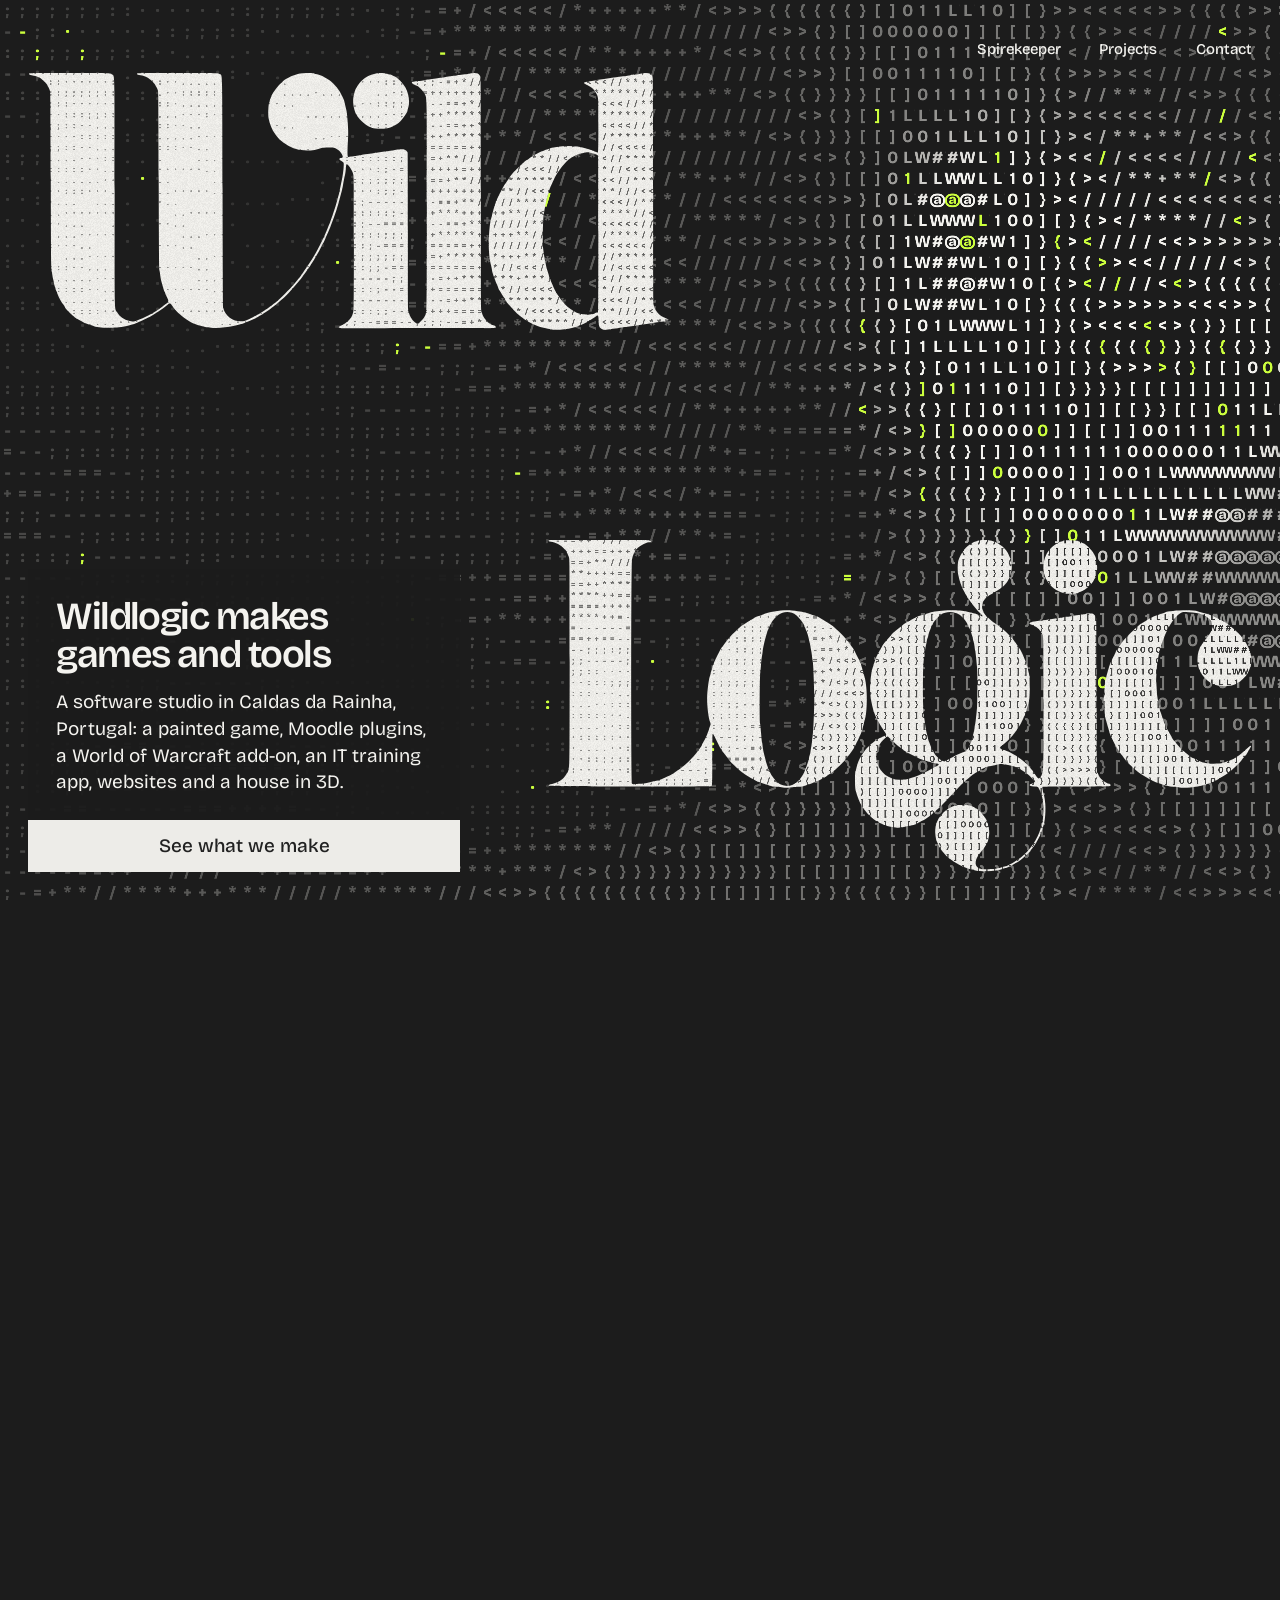
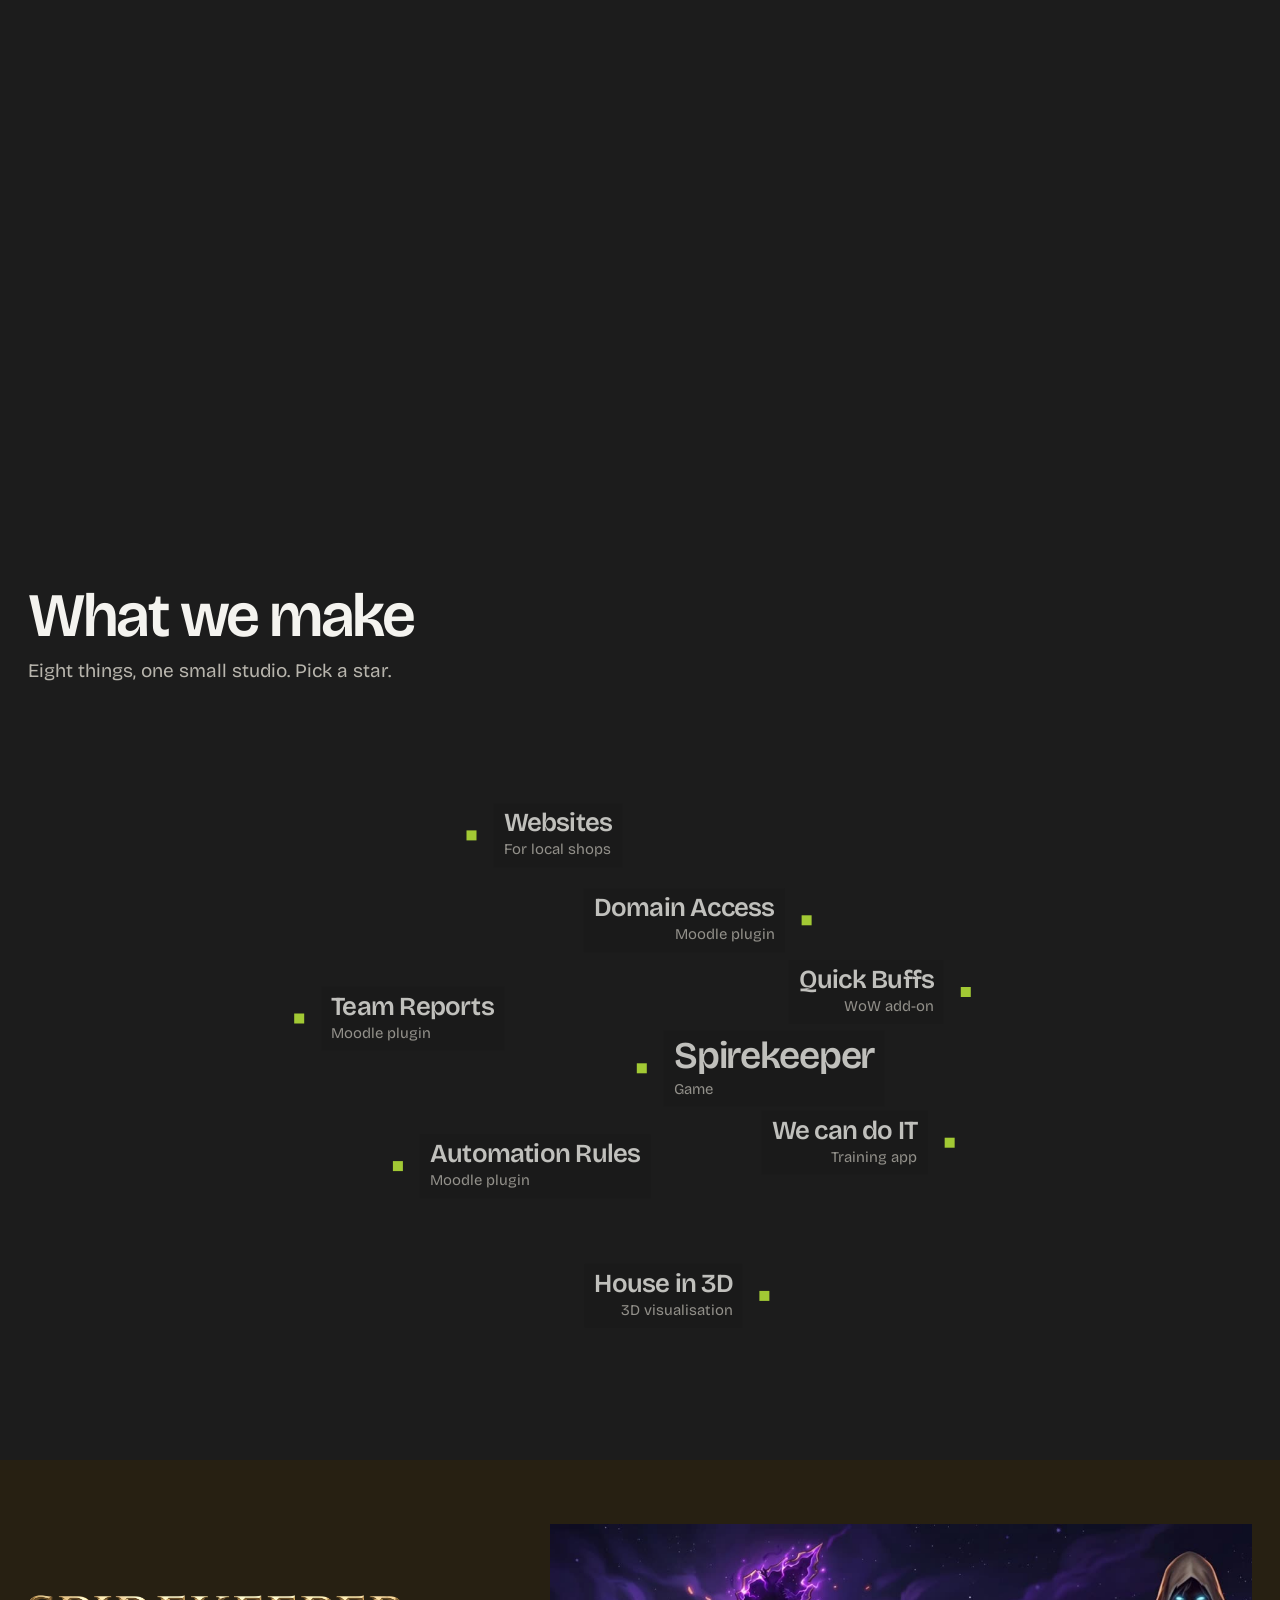
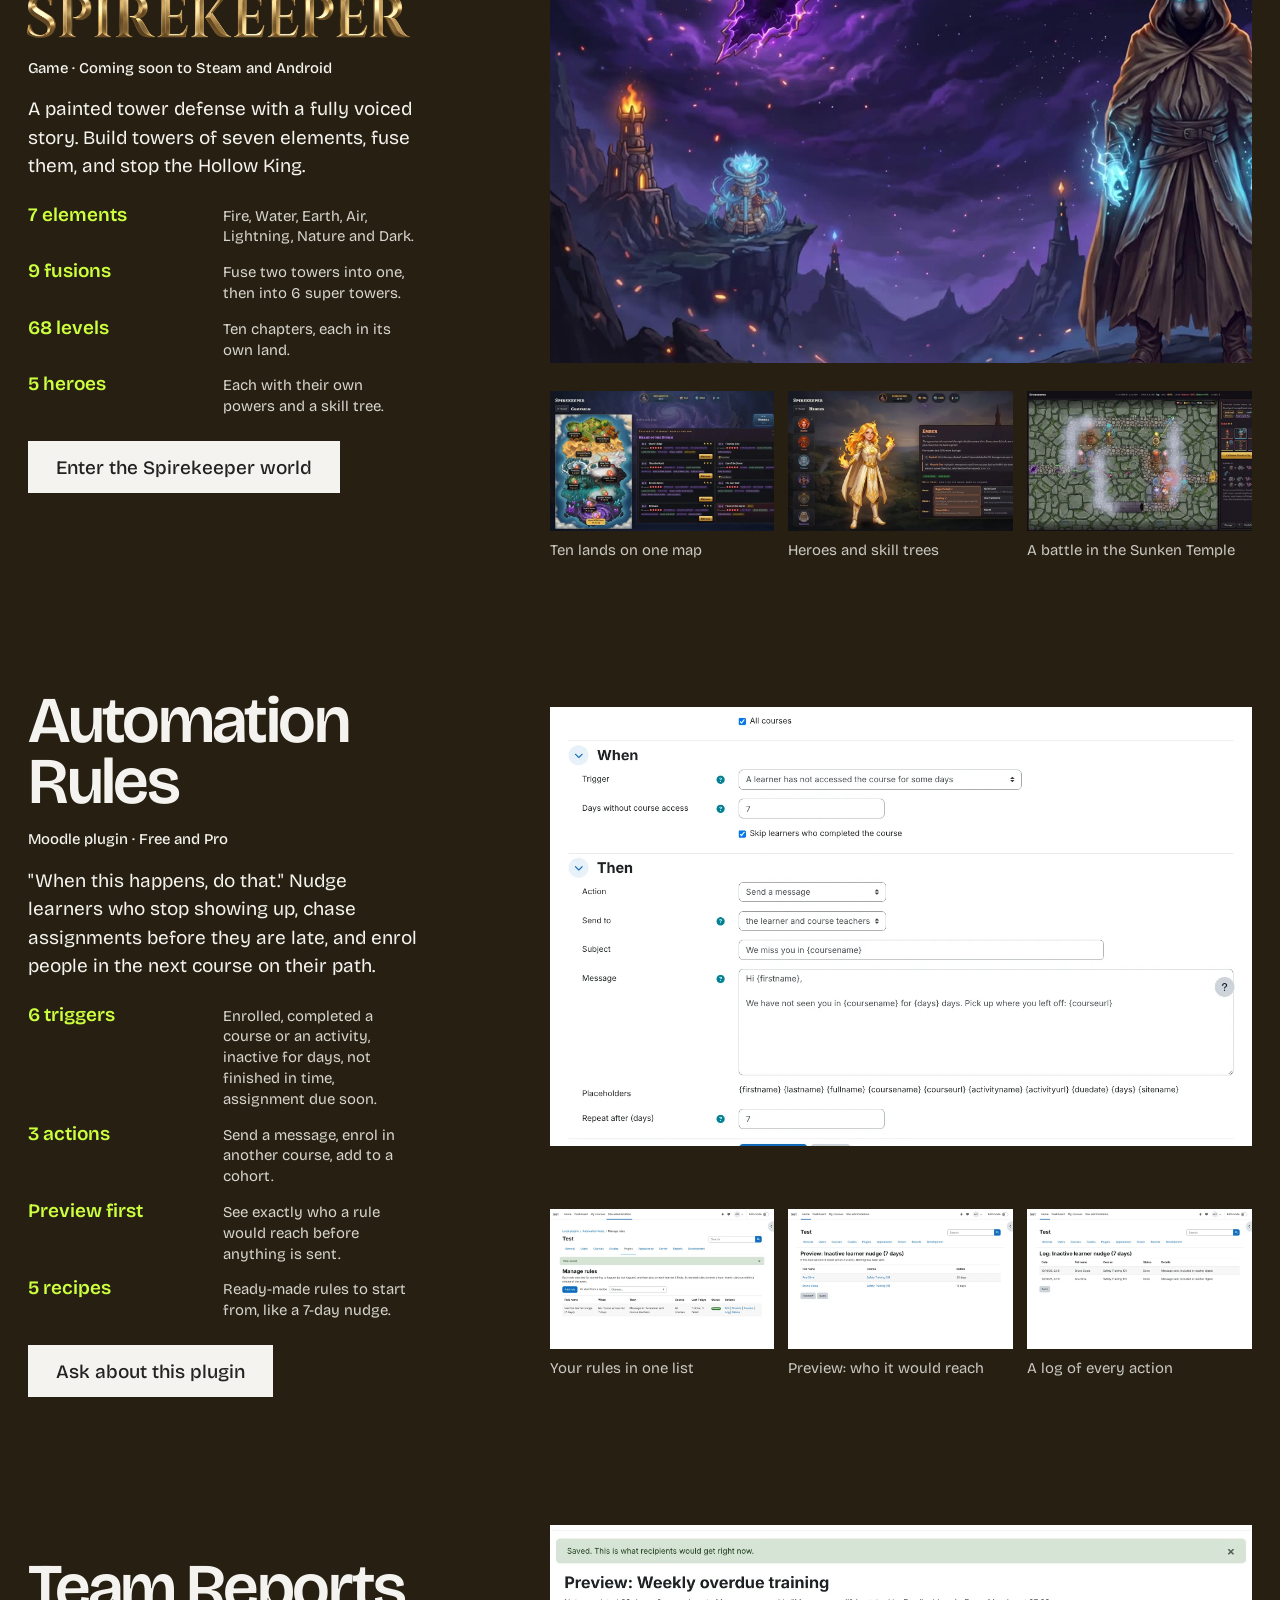
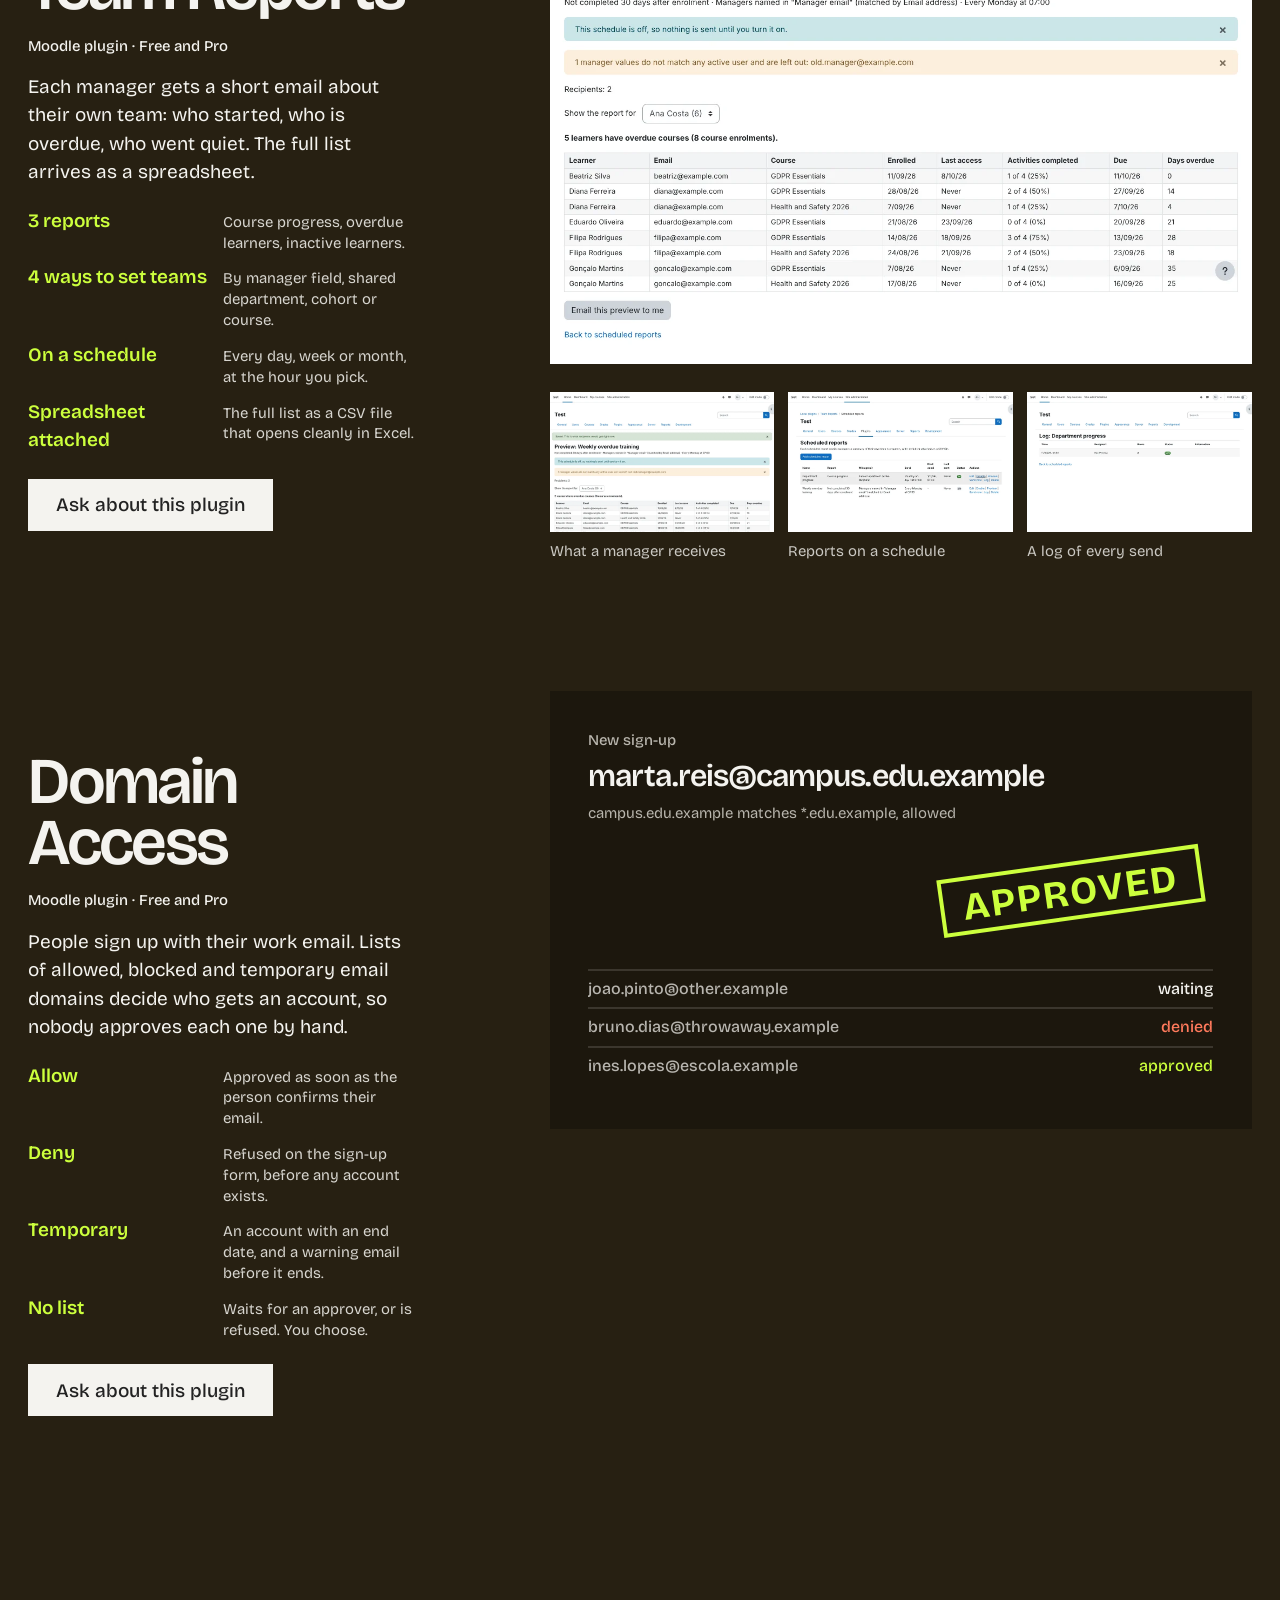
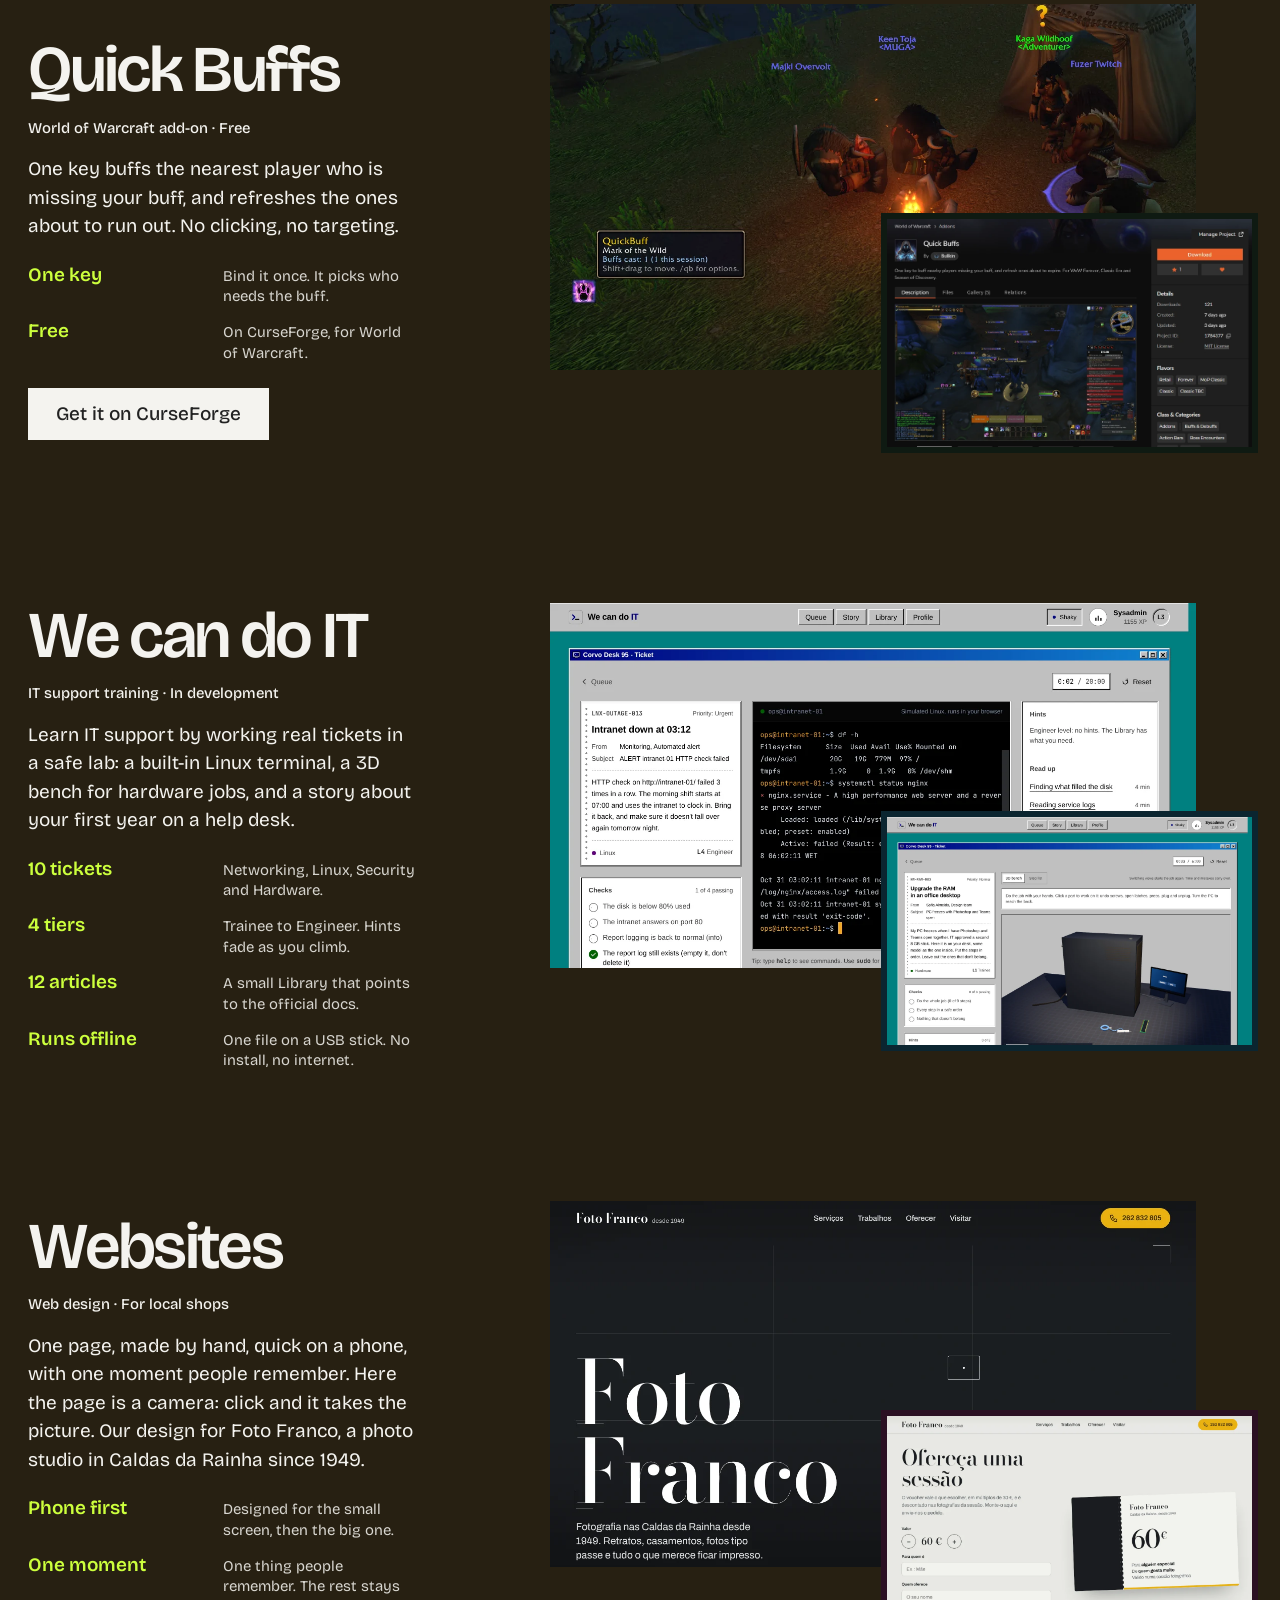
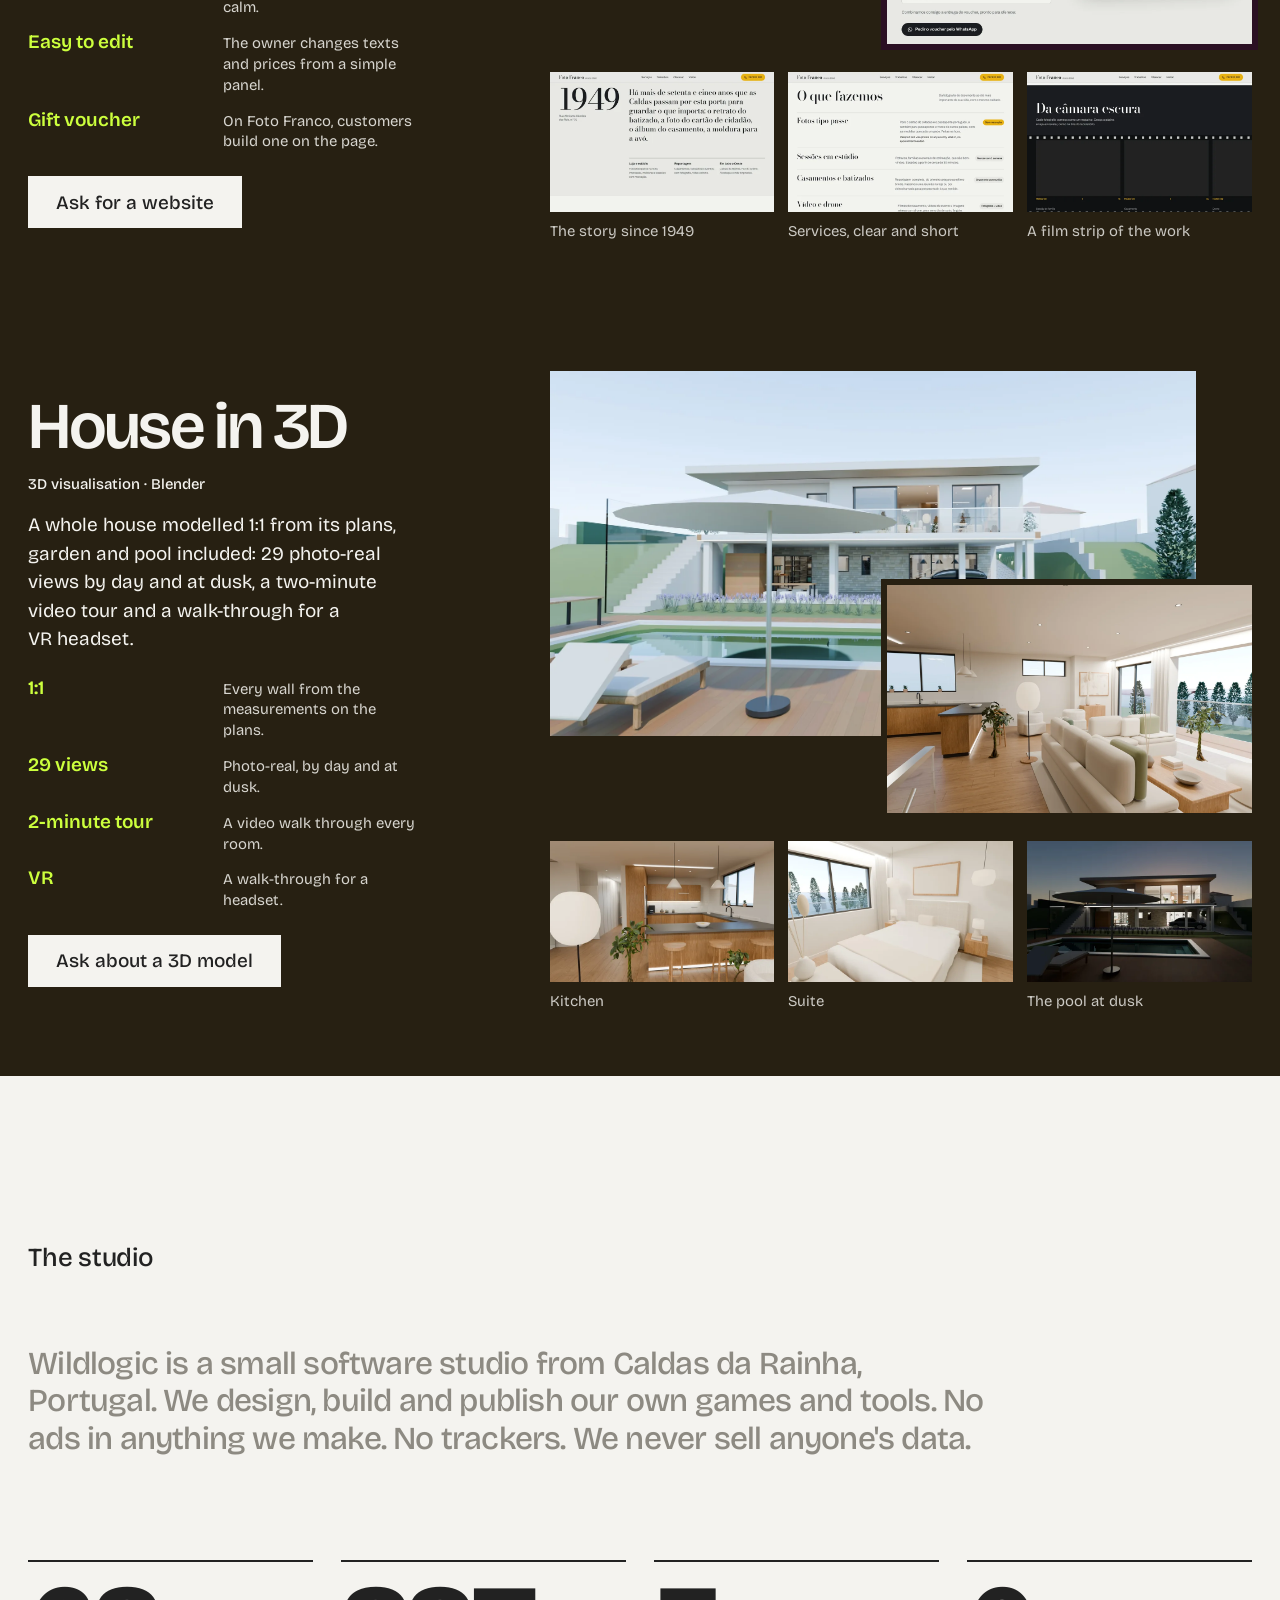
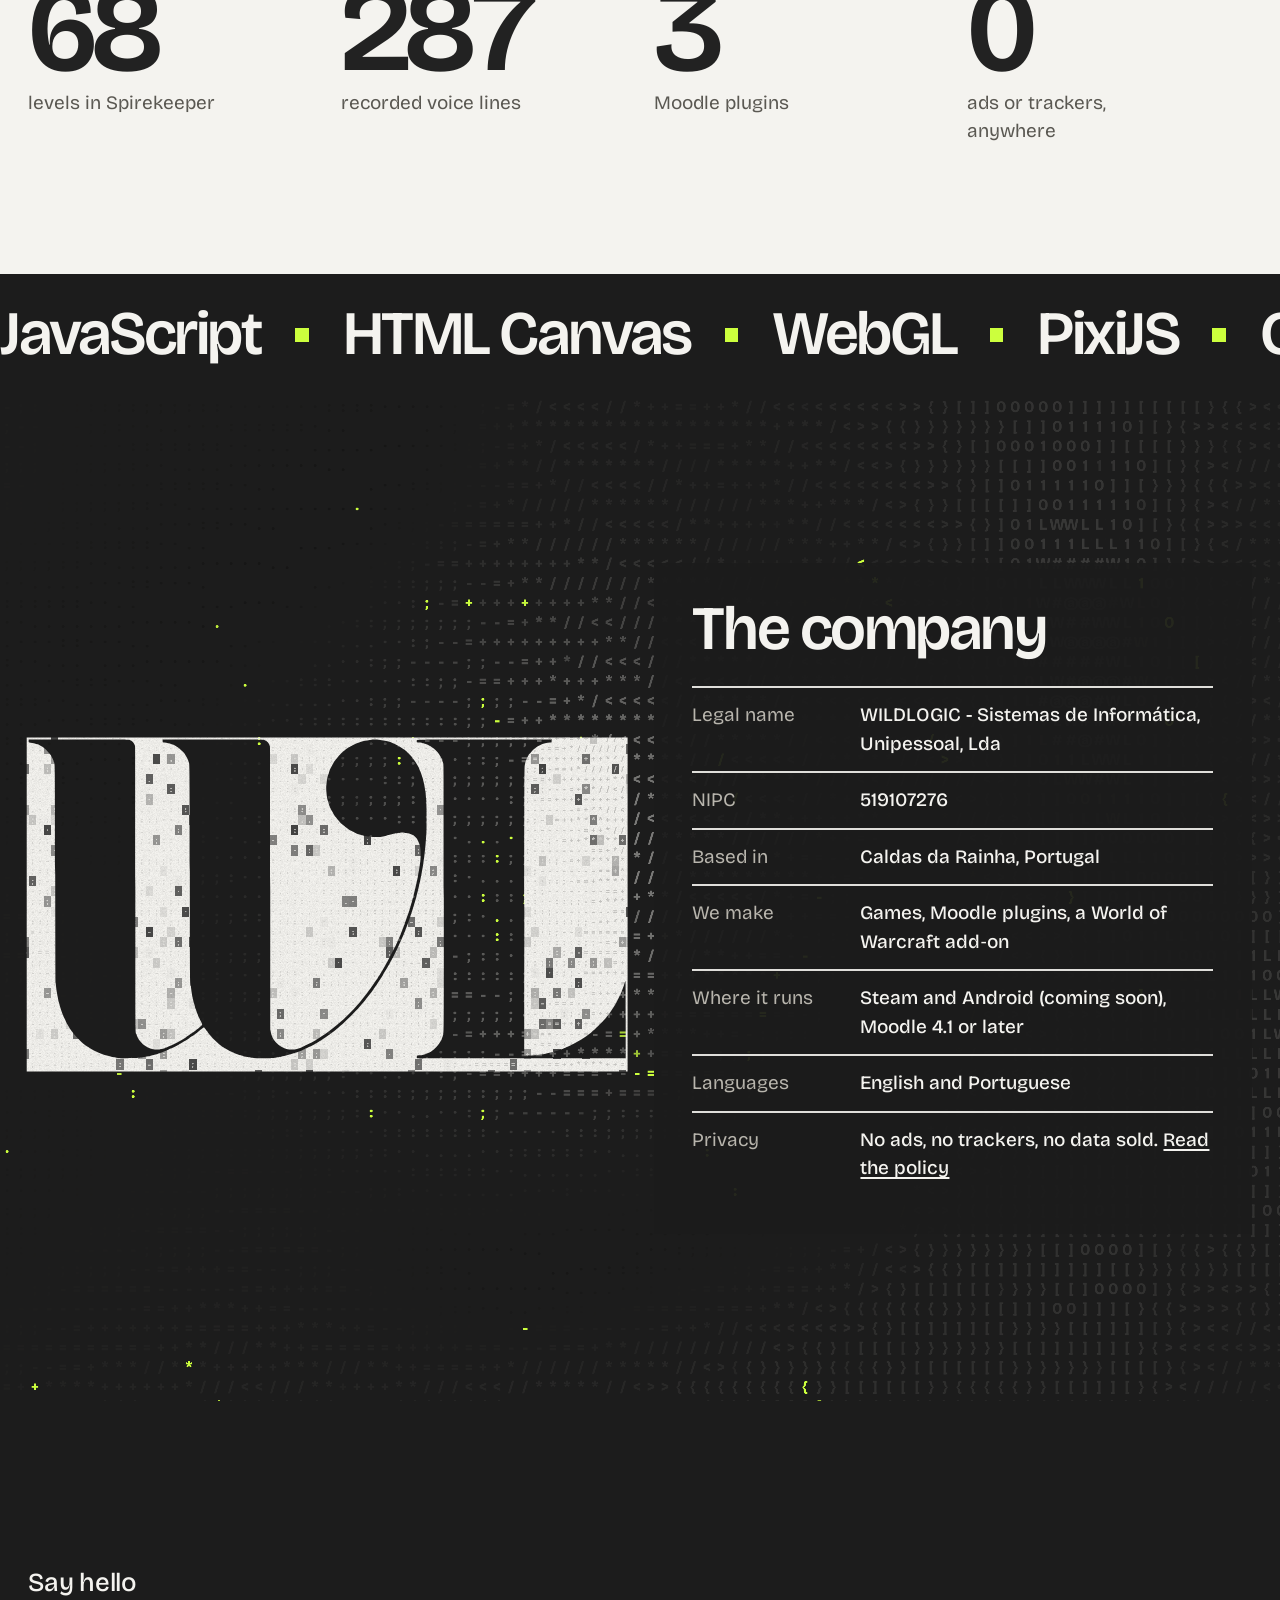
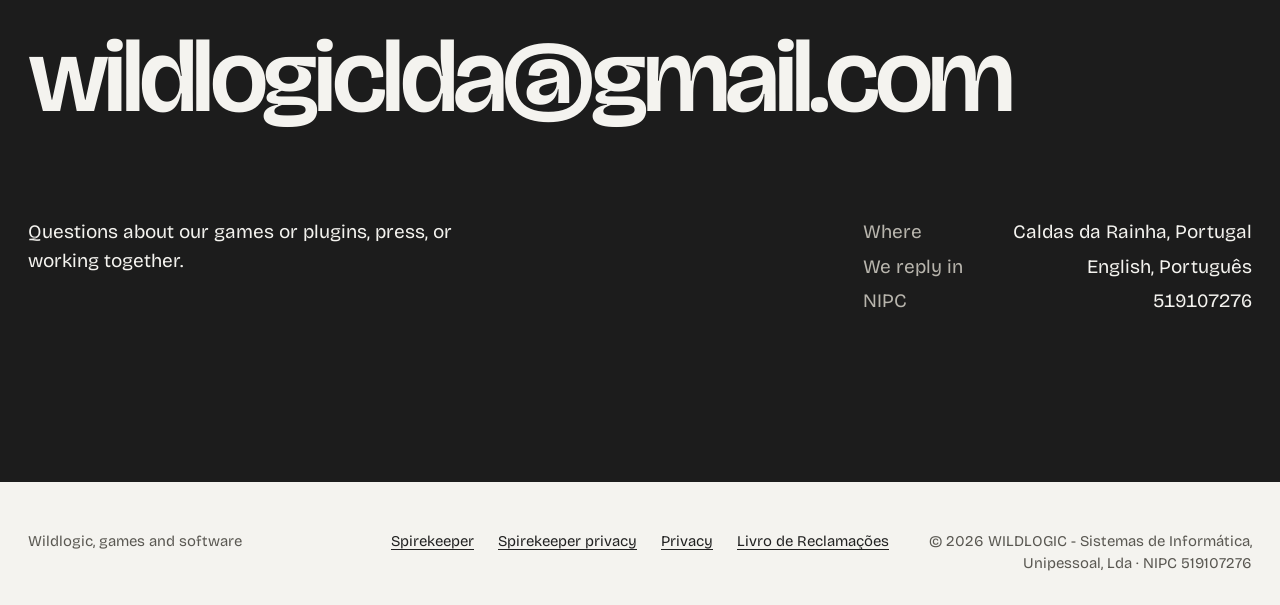
==== commit b1f5983b: "Project panels: facts and picture strips, tighter spacing; framed star thumbnails; ?bits preview of " ====
--- a/index.html
+++ b/index.html
@@ -41,14 +41,14 @@
   <canvas aria-hidden="true"></canvas>
   <div class="galaxy-head"><h2 id="work-h">What we make</h2><p>Eight things, one small studio. Pick a star.</p></div>
   <nav class="stars" aria-label="Projects">
-    <a href="#p-sk" data-bg="assets/img/shot-spires.webp" data-g="0,0" data-m=".14,.50"><i></i><span><b>Spirekeeper</b><small>Game</small></span></a>
-    <a href="#p-ar" data-bg="assets/img/ui-autorules.webp" data-bg-inv data-g="0,.44" data-m=".10,.24"><i></i><span><b>Automation Rules</b><small>Moodle plugin</small></span></a>
-    <a href="#p-tr" data-bg="assets/img/ui-teamreports.webp" data-bg-inv data-g="0,.7" data-m=".42,.37"><i></i><span><b>Team Reports</b><small>Moodle plugin</small></span></a>
-    <a href="#p-da" data-bg="assets/img/ui-domainaccess.webp" data-g="1,.36" data-m=".40,.64"><i></i><span><b>Domain Access</b><small>Moodle plugin</small></span></a>
-    <a href="#p-wow" data-bg="assets/img/ui-quickbuffs.webp" data-g="1,.56" data-m=".12,.78"><i></i><span><b>Quick Buffs</b><small>WoW add-on</small></span></a>
-    <a href="#p-it" data-bg="assets/img/ui-wecandoit-bench.webp" data-g="1,.76" data-m=".38,.90"><i></i><span><b>We can do IT</b><small>Training app</small></span></a>
-    <a href="#p-web" data-bg="assets/img/web-fotofranco.webp" data-g="0,.92" data-m=".50,.17"><i></i><span><b>Websites</b><small>For local shops</small></span></a>
-    <a href="#p-casa" data-bg="assets/img/casa-exterior.webp" data-g="1,.95" data-m=".3,.9"><i></i><span><b>House in 3D</b><small>3D visualisation</small></span></a>
+    <a href="#p-sk" data-bg="assets/img/th-sk.webp" data-g="0,0" data-m=".14,.50"><i></i><span><b>Spirekeeper</b><small>Game</small></span></a>
+    <a href="#p-ar" data-bg="assets/img/th-ar.webp" data-g="0,.44" data-m=".10,.24"><i></i><span><b>Automation Rules</b><small>Moodle plugin</small></span></a>
+    <a href="#p-tr" data-bg="assets/img/th-tr.webp" data-g="0,.7" data-m=".42,.37"><i></i><span><b>Team Reports</b><small>Moodle plugin</small></span></a>
+    <a href="#p-da" data-bg="assets/img/th-da.webp" data-g="1,.36" data-m=".40,.64"><i></i><span><b>Domain Access</b><small>Moodle plugin</small></span></a>
+    <a href="#p-wow" data-bg="assets/img/th-wow.webp" data-g="1,.56" data-m=".12,.78"><i></i><span><b>Quick Buffs</b><small>WoW add-on</small></span></a>
+    <a href="#p-it" data-bg="assets/img/th-it.webp" data-g="1,.76" data-m=".38,.90"><i></i><span><b>We can do IT</b><small>Training app</small></span></a>
+    <a href="#p-web" data-bg="assets/img/th-web.webp" data-g="0,.92" data-m=".50,.17"><i></i><span><b>Websites</b><small>For local shops</small></span></a>
+    <a href="#p-casa" data-bg="assets/img/th-casa.webp" data-g="1,.95" data-m=".3,.9"><i></i><span><b>House in 3D</b><small>3D visualisation</small></span></a>
   </nav>
 </section>
 <div class="projects">
@@ -57,33 +57,40 @@
       <h3 data-in><img src="assets/img/sk/logo.webp" width="1400" height="174" alt="Spirekeeper"></h3>
       <p data-in class="kind">Game · Coming soon to Steam and Android</p>
       <p data-in class="desc">A painted tower defense with a fully voiced story. Build towers of seven elements, fuse them, and stop the Hollow King.</p>
+      <ul data-in class="facts"><li><b>7 elements</b><span>Fire, Water, Earth, Air, Lightning, Nature and Dark.</span></li><li><b>9 fusions</b><span>Fuse two towers into one, then into 6 super towers.</span></li><li><b>68 levels</b><span>Ten chapters, each in its own land.</span></li><li><b>5 heroes</b><span>Each with their own powers and a skill tree.</span></li></ul>
       <a data-in class="btn" href="spirekeeper/">Enter the Spirekeeper world</a>
     </div>
     <figure class="proj-media" data-reveal><video muted loop playsinline preload="none" data-autoplay poster="assets/video/rift-poster.jpg" tabindex="-1" aria-hidden="true"><source src="assets/video/rift-loop.mp4" type="video/mp4"></video></figure>
+    <ul class="proj-strip"><li><img src="assets/img/s-sk-map.webp" width="800" height="450" alt="The Spirekeeper campaign map with its chapters and levels" loading="lazy"><span>Ten lands on one map</span></li><li><img src="assets/img/s-sk-heroes.webp" width="800" height="450" alt="The hero screen showing Ember and her skill tree" loading="lazy"><span>Heroes and skill trees</span></li><li><img src="assets/img/s-sk-temple.webp" width="800" height="450" alt="A battle in the Sunken Temple with fusion towers" loading="lazy"><span>A battle in the Sunken Temple</span></li></ul>
   </article>
   <article class="proj" id="p-ar" data-k="ar" data-ins>
     <div class="proj-text">
       <h3 data-in>Automation Rules</h3>
       <p data-in class="kind">Moodle plugin · Free and Pro</p>
       <p data-in class="desc">"When this happens, do that." Nudge learners who stop showing up, chase assignments before they are late, and enrol people in the next course on their path.</p>
+      <ul data-in class="facts"><li><b>6 triggers</b><span>Enrolled, completed a course or an activity, inactive for days, not finished in time, assignment due soon.</span></li><li><b>3 actions</b><span>Send a message, enrol in another course, add to a cohort.</span></li><li><b>Preview first</b><span>See exactly who a rule would reach before anything is sent.</span></li><li><b>5 recipes</b><span>Ready-made rules to start from, like a 7-day nudge.</span></li></ul>
       <a data-in class="btn" href="mailto:wildlogiclda@gmail.com?subject=Automation%20Rules">Ask about this plugin</a>
     </div>
     <figure class="proj-media" data-reveal><img src="assets/img/ui-autorules.webp" width="1280" height="880" alt="The Automation Rules screen in Moodle" loading="lazy"></figure>
+    <ul class="proj-strip"><li><img src="assets/img/s-ar-1.webp" width="800" height="500" alt="The list of rules in Moodle" loading="lazy"><span>Your rules in one list</span></li><li><img src="assets/img/s-ar-2.webp" width="800" height="500" alt="A preview listing the learners a rule would reach" loading="lazy"><span>Preview: who it would reach</span></li><li><img src="assets/img/s-ar-3.webp" width="800" height="500" alt="The log of what a rule did" loading="lazy"><span>A log of every action</span></li></ul>
   </article>
   <article class="proj" id="p-tr" data-k="tr" data-ins>
     <div class="proj-text">
       <h3 data-in>Team Reports</h3>
       <p data-in class="kind">Moodle plugin · Free and Pro</p>
       <p data-in class="desc">Each manager gets a short email about their own team: who started, who is overdue, who went quiet. The full list arrives as a spreadsheet.</p>
+      <ul data-in class="facts"><li><b>3 reports</b><span>Course progress, overdue learners, inactive learners.</span></li><li><b>4 ways to set teams</b><span>By manager field, shared department, cohort or course.</span></li><li><b>On a schedule</b><span>Every day, week or month, at the hour you pick.</span></li><li><b>Spreadsheet attached</b><span>The full list as a CSV file that opens cleanly in Excel.</span></li></ul>
       <a data-in class="btn" href="mailto:wildlogiclda@gmail.com?subject=Team%20Reports">Ask about this plugin</a>
     </div>
     <figure class="proj-media" data-reveal><img src="assets/img/ui-teamreports.webp" width="1300" height="890" alt="A Team Reports email and report in Moodle" loading="lazy"></figure>
+    <ul class="proj-strip"><li><img src="assets/img/s-tr-1.webp" width="800" height="500" alt="A preview of one manager's overdue training report" loading="lazy"><span>What a manager receives</span></li><li><img src="assets/img/s-tr-2.webp" width="800" height="500" alt="The list of scheduled reports in Moodle" loading="lazy"><span>Reports on a schedule</span></li><li><img src="assets/img/s-tr-3.webp" width="800" height="500" alt="The log of sent reports" loading="lazy"><span>A log of every send</span></li></ul>
   </article>
   <article class="proj" id="p-da" data-k="da" data-ins>
     <div class="proj-text">
       <h3 data-in>Domain Access</h3>
       <p data-in class="kind">Moodle plugin · Free and Pro</p>
       <p data-in class="desc">People sign up with their work email. Lists of allowed, blocked and temporary email domains decide who gets an account, so nobody approves each one by hand.</p>
+      <ul data-in class="facts"><li><b>Allow</b><span>Approved as soon as the person confirms their email.</span></li><li><b>Deny</b><span>Refused on the sign-up form, before any account exists.</span></li><li><b>Temporary</b><span>An account with an end date, and a warning email before it ends.</span></li><li><b>No list</b><span>Waits for an approver, or is refused. You choose.</span></li></ul>
       <a data-in class="btn" href="mailto:wildlogiclda@gmail.com?subject=Domain%20Access">Ask about this plugin</a>
     </div>
     <figure class="proj-media" data-reveal data-desk><pre data-ui role="img" aria-label="An example list of allowed, temporary and blocked email domains">allow      escola.example      approved
@@ -100,6 +107,7 @@
       <h3 data-in>Quick Buffs</h3>
       <p data-in class="kind">World of Warcraft add-on · Free</p>
       <p data-in class="desc">One key buffs the nearest player who is missing your buff, and refreshes the ones about to run out. No clicking, no targeting.</p>
+      <ul data-in class="facts"><li><b>One key</b><span>Bind it once. It picks who needs the buff.</span></li><li><b>Free</b><span>On CurseForge, for World of Warcraft.</span></li></ul>
       <a data-in class="btn" href="https://www.curseforge.com/wow/addons/quick-buffs" rel="noopener">Get it on CurseForge</a>
     </div>
     <figure class="proj-media duo" data-reveal><img src="assets/img/ui-quickbuffs.webp" width="1178" height="666" alt="Quick Buffs in the game: its icon and a box showing Mark of the Wild, buffs cast 1" loading="lazy"><img class="inset" src="assets/img/ui-quickbuffs-page.webp" width="947" height="592" alt="The Quick Buffs page on CurseForge" loading="lazy"></figure>
@@ -109,6 +117,7 @@
       <h3 data-in>We can do IT</h3>
       <p data-in class="kind">IT support training · In development</p>
       <p data-in class="desc">Learn IT support by working real tickets in a safe lab: a built-in Linux terminal, a 3D bench for hardware jobs, and a story about your first year on a help desk.</p>
+      <ul data-in class="facts"><li><b>10 tickets</b><span>Networking, Linux, Security and Hardware.</span></li><li><b>4 tiers</b><span>Trainee to Engineer. Hints fade as you climb.</span></li><li><b>12 articles</b><span>A small Library that points to the official docs.</span></li><li><b>Runs offline</b><span>One file on a USB stick. No install, no internet.</span></li></ul>
     </div>
     <figure class="proj-media duo wide" data-reveal><img src="assets/img/ui-wecandoit.webp" width="1280" height="724" alt="We can do IT: a ticket about an intranet that is down, with a Linux terminal showing a full disk" loading="lazy"><img class="inset" src="assets/img/ui-wecandoit-bench.webp" width="1280" height="800" alt="A hardware ticket: a 3D desktop PC on a bench, ready for a RAM upgrade" loading="lazy"></figure>
   </article>
@@ -117,29 +126,33 @@
       <h3 data-in>Websites</h3>
       <p data-in class="kind">Web design · For local shops</p>
       <p data-in class="desc">One page, made by hand, quick on a phone, with one moment people remember. Here the page is a camera: click and it takes the picture. Our design for Foto Franco, a photo studio in Caldas da Rainha since 1949.</p>
+      <ul data-in class="facts"><li><b>Phone first</b><span>Designed for the small screen, then the big one.</span></li><li><b>One moment</b><span>One thing people remember. The rest stays calm.</span></li><li><b>Easy to edit</b><span>The owner changes texts and prices from a simple panel.</span></li><li><b>Gift voucher</b><span>On Foto Franco, customers build one on the page.</span></li></ul>
       <a data-in class="btn" href="mailto:wildlogiclda@gmail.com">Ask for a website</a>
     </div>
     <figure class="proj-media duo wide" data-reveal><img src="assets/img/web-fotofranco.webp" width="1280" height="724" alt="The Foto Franco site opens like a camera viewfinder, with focus marks, exposure numbers and a shutter button" loading="lazy"><img class="inset" src="assets/img/web-fotofranco-2.webp" width="1280" height="800" alt="A gift voucher you build on the Foto Franco site" loading="lazy"></figure>
+    <ul class="proj-strip"><li><img src="assets/img/s-web-1.webp" width="800" height="500" alt="The Foto Franco history section with a large 1949" loading="lazy"><span>The story since 1949</span></li><li><img src="assets/img/s-web-2.webp" width="800" height="500" alt="The Foto Franco list of services" loading="lazy"><span>Services, clear and short</span></li><li><img src="assets/img/s-web-3.webp" width="800" height="500" alt="A film strip section on the Foto Franco site" loading="lazy"><span>A film strip of the work</span></li></ul>
   </article>
   <article class="proj" id="p-casa" data-k="casa" data-ins>
     <div class="proj-text">
       <h3 data-in>House in 3D</h3>
       <p data-in class="kind">3D visualisation · Blender</p>
       <p data-in class="desc">A whole house modelled 1:1 from its plans, garden and pool included: 29 photo-real views by day and at dusk, a two-minute video tour and a walk-through for a VR headset.</p>
+      <ul data-in class="facts"><li><b>1:1</b><span>Every wall from the measurements on the plans.</span></li><li><b>29 views</b><span>Photo-real, by day and at dusk.</span></li><li><b>2-minute tour</b><span>A video walk through every room.</span></li><li><b>VR</b><span>A walk-through for a headset.</span></li></ul>
       <a data-in class="btn" href="mailto:wildlogiclda@gmail.com?subject=3D%20visualisation">Ask about a 3D model</a>
     </div>
     <figure class="proj-media duo wide" data-reveal><img src="assets/img/casa-exterior.webp" width="1600" height="905" alt="A rendered modern house seen from its pool deck, with a parasol, sun loungers and a car under the terrace" loading="lazy"><img class="inset" src="assets/img/casa-sala.webp" width="1280" height="800" alt="The same house inside: an open living room and kitchen with white sofas and oak cabinets" loading="lazy"></figure>
+    <ul class="proj-strip"><li><img src="assets/img/s-casa-1.webp" width="800" height="450" alt="Rendered kitchen with oak cabinets and a breakfast bar" loading="lazy"><span>Kitchen</span></li><li><img src="assets/img/s-casa-2.webp" width="800" height="450" alt="Rendered bedroom suite with a wide window" loading="lazy"><span>Suite</span></li><li><img src="assets/img/s-casa-3.webp" width="800" height="450" alt="The house and pool rendered at dusk with the lights on" loading="lazy"><span>The pool at dusk</span></li></ul>
   </article>
 </div>
 
 <section class="field studio" id="studio" aria-labelledby="studio-h">
   <h2 id="studio-h">The studio</h2>
   <p class="statement">Wildlogic is a small software studio from Caldas da Rainha, Portugal. We design, build and publish our own games and tools. No ads in anything we make. No trackers. We never sell anyone's data.</p>
-  <ul class="nums" data-ins>
-    <li data-in><b data-count="68">68</b><span>levels in Spirekeeper</span></li>
-    <li data-in><b data-count="287">287</b><span>recorded voice lines</span></li>
-    <li data-in><b data-count="3">3</b><span>Moodle plugins</span></li>
-    <li data-in><b>0</b><span>ads or trackers, anywhere</span></li>
+  <ul class="nums">
+    <li><b data-count="68">68</b><span>levels in Spirekeeper</span></li>
+    <li><b data-count="287">287</b><span>recorded voice lines</span></li>
+    <li><b data-count="3">3</b><span>Moodle plugins</span></li>
+    <li><b>0</b><span>ads or trackers, anywhere</span></li>
   </ul>
   <div class="ribbon" role="img" aria-label="What we build with: JavaScript, HTML Canvas, WebGL, PixiJS, Capacitor, PHP, Moodle, Lua">
     <div aria-hidden="true"><span>JavaScript</span><span>HTML Canvas</span><span>WebGL</span><span>PixiJS</span><span>Capacitor</span><span>PHP</span><span>Moodle</span><span>Lua</span><span>JavaScript</span><span>HTML Canvas</span><span>WebGL</span><span>PixiJS</span><span>Capacitor</span><span>PHP</span><span>Moodle</span><span>Lua</span></div>
@@ -149,16 +162,16 @@
 <section class="company" aria-labelledby="co-h">
   <canvas aria-hidden="true"></canvas>
   <span class="mark"><svg aria-hidden="true" focusable="false" xmlns="http://www.w3.org/2000/svg" viewBox="6 6 2499 1337"><path fill="currentColor" fill-rule="evenodd" d="M0.0,698.0L0.0,0.0L1256.0,0.0L2512.0,0.0L2512.0,698.0L2512.0,1396.0L1256.0,1396.0L0.0,1396.0L0.0,698.0ZM2082.8,1341.0L2504.0,1341.0L2504.0,1178.8C2503.9,1019.8 2503.9,1016.5 2502.1,1018.8C2501.0,1020.0 2499.9,1022.9 2499.5,1025.3C2498.4,1032.1 2494.9,1042.4 2489.9,1053.8C2488.9,1056.1 2488.0,1058.6 2488.0,1059.2C2488.0,1060.4 2485.9,1065.2 2480.0,1077.5C2469.9,1098.4 2466.8,1104.8 2464.7,1108.2C2445.8,1139.4 2434.6,1156.0 2423.4,1169.0C2420.9,1172.0 2416.2,1177.4 2413.2,1181.0C2406.0,1189.4 2380.3,1215.1 2372.6,1221.5C2369.3,1224.3 2365.1,1227.9 2363.1,1229.6C2352.9,1238.4 2328.8,1256.0 2318.6,1262.1C2294.7,1276.5 2277.7,1285.4 2258.5,1293.7C2254.1,1295.6 2249.6,1297.5 2248.5,1298.0C2247.4,1298.5 2244.6,1299.6 2242.2,1300.5C2231.8,1304.2 2229.3,1305.2 2226.3,1306.5C2224.6,1307.3 2222.1,1308.0 2220.9,1308.0C2219.6,1308.0 2216.3,1308.8 2213.5,1309.9C2205.7,1312.8 2195.3,1315.8 2185.0,1318.0C2179.8,1319.1 2172.4,1320.8 2168.6,1321.6C2162.3,1323.1 2154.9,1324.2 2131.5,1326.9C2117.3,1328.6 2082.7,1329.9 2081.2,1328.7C2080.2,1327.9 2080.1,1207.7 2080.3,724.6C2080.6,121.5 2080.6,121.5 2082.7,112.5C2085.6,99.8 2088.9,90.5 2092.8,83.5C2094.7,80.2 2096.8,76.1 2097.5,74.3C2098.2,72.6 2099.9,70.1 2101.2,68.9C2102.4,67.6 2106.0,63.5 2109.0,59.9C2127.1,38.0 2161.5,21.1 2188.1,21.0C2194.9,21.0 2196.0,20.0 2196.0,13.3L2196.0,8.0L1913.6,8.0C1631.3,8.0 1631.3,8.0 1630.6,12.7C1629.7,19.2 1630.9,20.1 1641.7,21.0C1646.5,21.5 1651.8,22.3 1653.3,22.9C1654.9,23.5 1657.1,24.0 1658.3,24.0C1659.5,24.1 1662.3,24.9 1664.5,26.0C1666.7,27.1 1669.7,27.9 1671.1,28.0C1672.6,28.0 1674.9,28.9 1676.3,30.0C1677.7,31.1 1679.1,32.0 1679.4,32.0C1681.5,32.0 1697.5,42.1 1703.0,46.9C1722.3,63.7 1732.6,79.8 1740.8,106.0C1743.4,114.5 1743.4,114.5 1743.7,672.8C1744.0,1231.2 1744.0,1231.2 1741.5,1240.4C1734.6,1265.8 1727.4,1278.7 1710.5,1295.6C1701.6,1304.6 1686.6,1316.0 1683.5,1316.0C1683.0,1316.0 1681.4,1316.9 1680.0,1318.0C1678.6,1319.1 1676.7,1320.0 1675.7,1320.0C1674.6,1320.0 1672.6,1320.6 1671.2,1321.4C1664.9,1324.7 1652.2,1327.8 1642.6,1328.4C1637.2,1328.7 1632.5,1329.2 1632.3,1329.4C1630.9,1330.7 1630.0,1338.3 1631.1,1339.6C1632.2,1341.0 1646.8,1342.0 1656.5,1341.4C1659.2,1341.2 1851.1,1341.0 2082.8,1341.0ZM474.5,1337.9C479.4,1336.9 484.7,1336.0 486.2,1336.0C487.6,1336.0 494.6,1334.9 501.7,1333.5C513.5,1331.2 517.1,1330.3 530.0,1326.5C532.5,1325.7 536.1,1324.8 538.0,1324.5C542.1,1323.7 558.5,1318.1 569.0,1313.9C571.5,1313.0 576.2,1311.2 579.5,1310.0C582.8,1308.8 589.1,1306.0 593.5,1303.9C597.9,1301.7 601.9,1300.0 602.3,1300.0C603.5,1300.0 635.1,1284.2 636.9,1282.7C637.8,1282.0 639.6,1280.8 641.0,1280.1C642.4,1279.5 645.2,1277.9 647.2,1276.7C649.2,1275.5 655.3,1271.9 660.7,1268.7C666.1,1265.5 674.3,1260.2 679.0,1256.9C683.7,1253.6 688.9,1250.0 690.5,1249.0C694.0,1246.7 694.4,1246.4 703.5,1240.0C707.4,1237.3 711.2,1234.5 712.0,1233.7C712.8,1233.0 715.5,1230.8 718.0,1228.9C720.4,1227.0 725.6,1222.9 729.5,1219.7C741.2,1209.9 741.1,1209.9 746.0,1217.3C748.4,1220.7 751.2,1224.6 752.5,1226.0C753.7,1227.4 756.3,1231.0 758.3,1234.1C767.9,1249.0 803.3,1283.1 819.5,1293.0C826.2,1297.2 826.6,1297.4 830.6,1299.8C832.8,1301.0 835.9,1302.9 837.5,1304.0C842.0,1306.9 851.8,1312.0 853.0,1312.0C853.8,1312.0 857.3,1313.5 874.5,1321.6C876.1,1322.4 880.0,1323.7 883.0,1324.6C886.0,1325.4 891.4,1327.0 895.0,1328.0C898.6,1329.0 902.9,1330.3 904.5,1330.9C911.1,1333.1 920.9,1335.2 928.5,1336.0C932.9,1336.5 939.4,1337.6 943.0,1338.4C956.6,1341.4 1023.0,1341.3 1037.0,1338.2C1039.5,1337.6 1046.2,1336.6 1052.0,1336.0C1057.8,1335.4 1062.9,1334.5 1063.5,1334.0C1064.0,1333.6 1066.8,1333.0 1069.5,1332.6C1076.9,1331.6 1092.1,1328.0 1095.3,1326.4C1096.9,1325.6 1099.0,1325.0 1100.1,1325.0C1102.2,1325.0 1115.4,1321.0 1123.0,1318.0C1125.5,1317.1 1128.8,1315.8 1130.5,1315.2C1138.7,1312.4 1140.8,1311.6 1144.6,1309.9C1146.9,1308.8 1149.4,1308.0 1150.2,1308.0C1151.1,1308.0 1152.9,1307.1 1154.3,1306.0C1155.7,1304.9 1157.3,1304.0 1157.9,1304.0C1159.2,1304.0 1175.7,1296.5 1182.5,1292.8C1185.2,1291.3 1191.1,1288.2 1195.5,1286.0C1210.0,1278.5 1208.2,1279.6 1222.5,1270.4C1227.4,1267.3 1229.4,1266.2 1232.0,1264.8C1235.2,1263.2 1258.4,1247.7 1260.4,1245.9C1261.2,1245.1 1264.4,1242.7 1267.5,1240.5C1272.5,1236.9 1284.9,1227.5 1292.3,1221.7C1295.1,1219.5 1305.2,1210.9 1318.0,1199.9C1333.9,1186.1 1380.7,1139.1 1389.7,1127.8C1391.3,1126.0 1396.5,1119.8 1401.5,1114.1C1406.5,1108.4 1413.2,1100.2 1416.5,1096.0C1419.8,1091.7 1424.7,1085.3 1427.5,1081.8C1434.7,1072.7 1447.1,1056.1 1450.0,1051.9C1451.4,1049.8 1454.8,1044.9 1457.5,1041.0C1464.5,1030.9 1465.1,1029.9 1468.3,1024.9C1469.9,1022.5 1472.0,1019.3 1473.0,1017.9C1478.6,1009.9 1487.2,996.8 1488.0,994.8C1488.5,993.5 1490.9,989.4 1493.4,985.5C1498.2,978.0 1515.2,948.7 1519.5,940.5C1520.9,937.8 1523.2,933.5 1524.6,931.0C1529.8,921.8 1549.4,882.4 1552.9,874.0C1553.5,872.6 1554.4,870.8 1554.8,870.0C1555.9,868.2 1558.9,861.6 1562.5,853.5C1564.0,850.2 1565.8,846.1 1566.5,844.5C1567.2,842.9 1569.0,838.6 1570.5,835.0C1571.9,831.4 1573.8,827.3 1574.6,825.8C1575.4,824.4 1576.0,822.6 1576.0,822.0C1576.0,821.3 1576.8,818.9 1577.9,816.6C1582.9,805.6 1584.0,802.9 1584.0,801.8C1584.0,801.2 1584.9,798.9 1585.9,796.6C1587.5,793.0 1589.3,788.4 1594.5,774.0C1595.2,772.1 1596.7,768.0 1597.8,765.0C1599.0,762.0 1600.2,758.2 1600.6,756.6C1601.0,755.0 1601.9,752.5 1602.6,751.1C1603.4,749.7 1604.0,747.8 1604.0,747.0C1604.0,746.2 1604.8,743.3 1605.9,740.5C1608.8,732.7 1610.1,728.9 1611.5,724.0C1612.2,721.5 1613.5,717.5 1614.3,715.0C1615.7,710.9 1617.1,706.2 1622.1,689.5C1625.9,676.4 1627.4,671.3 1628.6,666.0C1630.3,658.8 1631.8,653.0 1634.0,645.0C1637.3,632.9 1639.2,624.5 1640.0,619.4C1640.4,616.7 1641.5,611.9 1642.3,608.9C1643.2,606.0 1644.4,600.8 1645.0,597.5C1645.6,594.2 1647.0,587.2 1648.0,582.0C1649.1,576.8 1650.5,569.4 1651.1,565.5C1651.7,561.6 1652.8,555.6 1653.5,552.0C1655.0,545.2 1657.3,531.0 1659.1,517.5C1659.6,513.1 1660.8,505.0 1661.7,499.5C1662.5,494.0 1663.6,484.6 1664.1,478.5C1664.6,472.4 1665.5,464.4 1666.0,460.5C1666.6,456.6 1667.7,443.8 1668.5,432.0C1669.3,420.2 1670.5,404.6 1671.1,397.5C1672.8,377.1 1671.7,268.9 1669.7,253.5C1668.8,246.9 1668.0,238.8 1668.0,235.5C1668.0,232.1 1667.3,226.8 1666.5,223.7C1665.7,220.5 1664.6,214.2 1664.1,209.6C1663.5,205.0 1662.5,198.8 1661.7,195.8C1660.9,192.9 1659.3,186.0 1658.0,180.5C1656.8,175.0 1655.2,168.9 1654.5,167.0C1653.8,165.1 1652.0,159.7 1650.6,155.0C1649.1,150.3 1647.1,144.7 1646.1,142.5C1642.2,133.9 1641.1,131.4 1640.4,129.0C1640.1,127.6 1639.0,125.4 1638.1,124.0C1637.2,122.6 1635.9,120.4 1635.2,119.0C1634.6,117.6 1633.6,115.8 1633.1,115.0C1632.5,114.2 1630.2,110.1 1627.9,106.0C1625.6,101.9 1621.8,96.2 1619.6,93.3C1617.3,90.5 1613.9,86.0 1612.0,83.4C1606.9,76.4 1587.6,57.2 1579.7,51.2C1566.7,41.3 1542.2,27.0 1534.0,24.5C1532.6,24.1 1530.2,23.2 1528.5,22.4C1523.9,20.4 1516.9,17.9 1512.5,16.8C1510.3,16.3 1506.0,15.2 1503.0,14.4C1483.5,9.2 1447.7,6.4 1439.7,9.4C1437.4,10.3 1430.3,11.4 1424.0,11.9C1416.1,12.6 1410.2,13.7 1405.0,15.5C1400.9,17.0 1395.2,18.7 1392.5,19.4C1384.1,21.7 1375.7,24.8 1371.0,27.4C1368.5,28.8 1364.7,30.9 1362.5,32.0C1360.3,33.1 1357.8,34.4 1357.0,34.8C1352.8,37.2 1351.1,38.1 1346.9,40.4C1342.9,42.5 1335.1,48.4 1316.2,64.0C1313.8,65.9 1307.3,73.1 1301.7,79.9C1286.9,97.8 1285.3,99.9 1282.3,106.0C1280.8,109.0 1278.0,114.2 1276.0,117.5C1270.3,127.2 1266.3,136.0 1264.2,143.5C1263.1,147.3 1261.8,151.8 1261.2,153.5C1260.7,155.2 1259.5,158.8 1258.5,161.5C1256.2,168.3 1252.0,200.5 1252.0,211.3C1252.0,223.4 1255.7,254.2 1257.9,261.0C1258.9,264.0 1260.7,269.9 1262.0,274.0C1263.2,278.1 1265.1,283.8 1266.1,286.5C1267.2,289.3 1268.0,291.9 1268.0,292.3C1268.0,292.7 1271.6,299.3 1276.0,307.0C1280.4,314.7 1284.0,321.4 1284.0,321.9C1284.0,324.2 1313.1,359.1 1315.9,360.1C1316.8,360.5 1318.2,361.5 1319.0,362.5C1321.2,365.1 1343.5,382.8 1346.2,384.0C1347.4,384.6 1352.1,387.1 1356.5,389.5C1371.4,397.7 1385.0,404.0 1387.9,404.0C1388.9,404.0 1391.7,404.9 1394.1,406.0C1396.5,407.1 1399.6,408.0 1401.0,408.0C1402.4,408.0 1404.8,408.7 1406.5,409.6C1409.3,411.1 1417.1,412.3 1443.0,415.1C1460.5,417.0 1479.3,415.6 1500.0,410.9C1508.9,408.9 1526.4,404.4 1533.4,402.3C1536.1,401.5 1541.5,400.5 1545.4,400.0C1549.3,399.5 1556.4,398.6 1561.2,397.9C1568.3,396.9 1571.7,396.9 1579.2,398.0C1584.3,398.7 1591.0,399.6 1594.0,400.0C1599.6,400.8 1607.6,403.8 1614.1,407.6C1619.3,410.7 1630.9,421.9 1632.6,425.4C1633.4,427.1 1635.6,431.4 1637.5,435.0C1639.4,438.5 1641.0,442.3 1641.0,443.3C1641.0,444.3 1641.5,446.1 1642.1,447.2C1646.9,456.1 1648.6,496.2 1645.2,519.0C1644.5,523.1 1643.6,529.9 1643.1,534.0C1641.2,548.0 1639.8,556.5 1638.3,563.0C1637.4,566.6 1636.4,572.4 1636.0,576.0C1635.6,579.6 1634.6,585.4 1633.7,589.0C1632.9,592.6 1631.7,598.0 1631.0,601.0C1628.0,615.8 1626.8,620.9 1625.5,625.5C1624.8,628.2 1623.7,632.8 1623.1,635.5C1622.6,638.2 1621.2,644.3 1620.0,649.0C1618.8,653.7 1617.2,660.1 1616.5,663.4C1615.7,666.6 1614.6,670.5 1614.0,672.0C1613.4,673.5 1612.2,677.4 1611.5,680.6C1609.1,690.9 1606.3,700.5 1605.2,702.7C1604.5,703.9 1604.0,705.9 1604.0,707.2C1604.0,708.5 1603.4,710.7 1602.6,712.2C1601.8,713.7 1600.9,716.4 1600.5,718.2C1600.2,720.0 1599.0,723.8 1598.0,726.5C1597.0,729.2 1594.8,735.8 1593.1,741.0C1589.9,750.9 1583.1,770.5 1581.1,775.3C1580.5,776.9 1580.0,778.6 1580.0,779.1C1580.0,779.6 1579.1,781.7 1578.0,783.7C1576.9,785.8 1576.0,788.1 1576.0,788.8C1576.0,789.5 1575.2,792.0 1574.2,794.3C1573.2,796.6 1571.1,801.9 1569.5,806.0C1567.9,810.1 1566.0,814.4 1565.3,815.5C1564.6,816.6 1564.0,818.2 1564.0,819.2C1564.0,821.0 1561.4,827.4 1557.9,834.2C1556.9,836.2 1556.0,838.5 1556.0,839.3C1556.0,840.1 1555.1,841.9 1554.0,843.3C1552.9,844.7 1552.0,846.3 1552.0,847.0C1552.0,848.0 1550.5,851.6 1545.0,863.5C1543.9,865.7 1542.9,868.2 1542.6,869.0C1542.3,869.8 1541.6,871.2 1541.0,872.0C1540.5,872.8 1539.6,874.6 1539.0,876.0C1538.5,877.4 1537.6,879.2 1537.1,880.0C1536.7,880.8 1533.4,887.4 1529.9,894.5C1524.0,906.5 1519.4,915.4 1508.0,936.5C1503.4,945.2 1493.7,961.8 1486.0,974.5C1483.3,978.9 1479.7,985.0 1477.9,988.0C1476.1,991.0 1473.1,995.6 1471.3,998.2C1469.5,1000.8 1468.0,1003.4 1468.0,1004.0C1468.0,1004.5 1467.2,1005.7 1466.2,1006.7C1465.2,1007.7 1460.5,1014.4 1455.7,1021.5C1439.0,1046.3 1419.5,1072.9 1406.6,1088.4C1404.4,1091.1 1401.4,1094.8 1400.0,1096.6C1379.1,1123.9 1328.9,1174.8 1294.0,1204.1C1271.2,1223.2 1231.9,1251.4 1215.5,1260.4C1213.8,1261.3 1211.6,1262.6 1210.5,1263.2C1208.6,1264.4 1199.1,1270.0 1194.5,1272.7C1189.5,1275.7 1155.7,1292.0 1154.6,1292.0C1154.0,1292.0 1152.6,1292.6 1151.5,1293.4C1148.9,1295.2 1138.4,1299.2 1129.3,1302.0C1118.0,1305.4 1098.4,1305.1 1085.8,1301.5C1063.6,1295.0 1040.7,1277.7 1031.1,1260.0C1024.8,1248.4 1021.0,1238.1 1020.1,1229.9C1019.7,1226.3 1019.0,1222.8 1018.6,1222.2C1018.3,1221.6 1018.0,955.7 1018.0,631.3C1017.9,138.6 1017.7,40.6 1016.6,36.0C1013.8,24.9 1005.3,14.4 997.0,11.9C994.7,11.2 992.6,10.0 992.3,9.3C991.9,8.2 953.7,8.0 779.8,8.0L567.9,8.0L568.2,13.8C568.5,19.5 568.5,19.5 575.5,20.3C584.7,21.4 599.7,24.8 603.0,26.5C604.4,27.2 607.3,28.1 609.3,28.5C620.0,30.5 645.2,49.1 656.9,63.5C663.3,71.4 676.0,94.6 676.0,98.4C676.0,99.6 676.7,101.8 677.6,103.5C681.2,110.4 681.3,115.2 681.9,561.5C682.6,1001.2 682.8,1024.8 686.0,1038.5C686.5,1040.7 687.2,1045.7 687.5,1049.5C688.1,1057.1 691.5,1077.8 693.2,1085.0C693.8,1087.5 694.8,1092.4 695.5,1096.0C696.2,1099.6 697.4,1104.8 698.3,1107.5C701.9,1118.8 704.0,1126.6 704.0,1128.3C704.0,1129.3 704.6,1131.3 705.4,1132.8C706.2,1134.3 708.2,1139.7 710.0,1144.9C711.8,1150.1 713.9,1155.5 714.6,1156.9C715.4,1158.3 716.0,1160.1 716.0,1160.8C716.0,1161.5 716.9,1163.8 717.9,1165.8C728.9,1187.3 734.1,1198.4 733.8,1199.9C733.6,1200.8 730.8,1204.0 727.5,1206.8C724.2,1209.7 720.6,1212.9 719.5,1213.9C718.4,1214.9 715.9,1216.7 714.0,1218.0C712.1,1219.3 707.3,1223.0 703.3,1226.2C699.4,1229.4 695.9,1232.0 695.5,1232.0C695.1,1232.0 693.0,1233.5 690.7,1235.4C688.4,1237.2 683.8,1240.5 680.6,1242.6C677.4,1244.8 673.7,1247.2 672.5,1248.0C671.3,1248.8 668.3,1250.8 665.9,1252.4C663.5,1253.9 659.9,1256.2 658.0,1257.5C653.4,1260.5 628.0,1274.8 621.0,1278.4C618.0,1279.9 614.8,1281.5 614.0,1282.0C611.2,1283.7 593.5,1291.7 591.0,1292.5C589.6,1292.9 587.6,1293.9 586.5,1294.6C585.4,1295.4 583.6,1296.0 582.5,1296.0C581.4,1296.0 579.6,1296.6 578.5,1297.4C576.7,1298.6 573.2,1299.7 560.5,1303.1C555.5,1304.5 533.8,1304.5 528.5,1303.1C504.3,1296.9 489.6,1287.8 474.5,1269.5C468.2,1261.9 460.0,1247.1 460.0,1243.3C460.0,1242.5 459.3,1240.5 458.4,1238.7C454.0,1230.3 454.1,1242.8 454.0,625.3C454.0,120.2 453.8,39.3 452.6,34.6C449.8,23.9 440.8,13.2 433.1,11.5C431.5,11.2 429.6,10.2 428.9,9.4C427.9,8.2 399.0,8.0 217.9,8.0L8.0,8.0L8.0,14.4C8.0,20.7 8.0,20.7 15.5,21.3C24.8,22.1 36.6,24.6 40.2,26.5C41.6,27.3 43.6,28.0 44.7,28.0C46.4,28.0 49.4,29.4 61.5,36.2C64.2,37.7 67.4,39.4 68.6,39.9C73.0,41.9 97.2,67.0 100.3,72.8C107.8,86.7 112.0,95.6 112.0,97.2C112.0,98.2 112.7,100.5 113.6,102.2C118.5,111.7 118.3,94.0 119.1,572.5C119.6,881.5 120.1,1020.5 120.9,1025.0C121.4,1028.6 122.4,1036.9 123.0,1043.5C123.6,1050.1 124.8,1058.4 125.5,1062.0C126.3,1065.6 127.2,1071.0 127.6,1074.0C127.9,1077.0 128.8,1081.8 129.5,1084.5C130.2,1087.2 131.1,1091.8 131.5,1094.5C131.8,1097.2 132.9,1102.2 133.9,1105.5C135.0,1108.8 136.3,1113.4 136.9,1115.8C137.5,1118.1 138.5,1121.9 139.1,1124.2C141.8,1134.2 152.7,1163.4 157.5,1173.5C160.4,1179.5 163.5,1186.1 164.4,1188.0C165.2,1189.9 166.4,1192.2 166.9,1193.0C167.4,1193.8 171.6,1200.8 176.1,1208.5C180.6,1216.2 186.1,1224.8 188.2,1227.5C190.4,1230.2 194.4,1235.4 197.2,1239.0C209.7,1255.1 239.2,1282.9 252.0,1290.8C253.4,1291.7 258.1,1294.7 262.6,1297.6C284.7,1312.0 316.3,1325.3 343.6,1331.6C347.0,1332.3 351.0,1333.4 352.4,1334.0C353.9,1334.5 359.2,1335.5 364.3,1336.0C369.3,1336.6 375.3,1337.6 377.5,1338.2C389.4,1341.5 458.8,1341.2 474.5,1337.9Z"/></svg></span>
-  <div class="co-card" data-ins>
-    <h2 id="co-h" data-in>The company</h2>
+  <div class="co-card">
+    <h2 id="co-h">The company</h2>
     <dl>
-      <div data-in><dt>Legal name</dt><dd>WILDLOGIC - Sistemas de Informática, Unipessoal, Lda</dd></div>
-      <div data-in><dt>NIPC</dt><dd>519107276</dd></div>
-      <div data-in><dt>Based in</dt><dd>Caldas da Rainha, Portugal</dd></div>
-      <div data-in><dt>We make</dt><dd>Games, Moodle plugins, a World of Warcraft add&#8209;on</dd></div>
-      <div data-in><dt>Where it runs</dt><dd>Steam and Android (coming soon), Moodle 4.1 or later</dd></div>
-      <div data-in><dt>Languages</dt><dd>English and Portuguese</dd></div>
-      <div data-in><dt>Privacy</dt><dd>No ads, no trackers, no data sold. <a href="privacy/">Read the policy</a></dd></div>
+      <div><dt>Legal name</dt><dd>WILDLOGIC - Sistemas de Informática, Unipessoal, Lda</dd></div>
+      <div><dt>NIPC</dt><dd>519107276</dd></div>
+      <div><dt>Based in</dt><dd>Caldas da Rainha, Portugal</dd></div>
+      <div><dt>We make</dt><dd>Games, Moodle plugins, a World of Warcraft add&#8209;on</dd></div>
+      <div><dt>Where it runs</dt><dd>Steam and Android (coming soon), Moodle 4.1 or later</dd></div>
+      <div><dt>Languages</dt><dd>English and Portuguese</dd></div>
+      <div><dt>Privacy</dt><dd>No ads, no trackers, no data sold. <a href="privacy/">Read the policy</a></dd></div>
     </dl>
   </div>
 </section>
--- a/assets/site.css
+++ b/assets/site.css
@@ -84,7 +84,7 @@
   .word-wild { width: 80vw; top: calc(var(--m) + 56px); }
   .word-logic { width: 86vw; bottom: auto; top: calc(var(--m) + 56px + 34vw); right: var(--m); }
   .hero-turn { top: auto; bottom: calc(var(--m) + 150px); right: var(--m); width: 60vw; }
-  .hero { height: 135svh; }
+  .hero { height: 100svh; }   /* phone: no pinned scene. The logo and the box simply scroll away, so there is never an empty screen */
 }
 
 /* ---------- galaxy: the code characters settle into stars; five of them are the work ---------- */
@@ -108,12 +108,11 @@
 .stars a:focus-visible { outline: 3px solid var(--paper); outline-offset: 2px; }
 .js .galaxy { height: 100svh; min-height: 620px; padding: 0; display: block; overflow: hidden; isolation: isolate; }
 .js .galaxy canvas { display: block; position: absolute; inset: 0; width: 100%; height: 100%; z-index: -2; }
-.galaxy-back { position: absolute; inset: 0; z-index: -1; pointer-events: none; }
-.galaxy-back img { position: absolute; left: 0; top: 0; aspect-ratio: 16 / 10; height: auto; object-fit: cover; opacity: 0; scale: .92; transition: opacity 180ms var(--out), scale 180ms var(--out); }
-.galaxy-back img.on { opacity: .86; scale: 1; transition-duration: 300ms; }
-.galaxy-back img.inv { filter: invert(1) hue-rotate(180deg); }   /* white screens are flipped to dark so the section stays dark */
+.stars i img { position: absolute; left: var(--tx, 0); top: var(--ty, 0); width: 176px; height: 110px; max-width: none; object-fit: cover; border: 4px solid #1c1c1c; outline: 2px solid var(--acc); box-sizing: content-box; transform-origin: var(--to, 0 100%); scale: .2; opacity: 0; pointer-events: none; transition: scale 180ms var(--out), opacity 180ms var(--out); }
+.stars a.pic { z-index: 2; }
+.stars a.pic i img { scale: 1; opacity: 1; transition-duration: 300ms; }
 .js .stars a.core b { font-size: calc(var(--step-lead) * 1.45); }   /* the game is the centre of the galaxy and the lead name */
-@media (prefers-reduced-motion: reduce) { .galaxy-back img { transition: none; scale: 1; } }
+@media (prefers-reduced-motion: reduce) { .stars i img { transition: none; } }
 .js .galaxy-head { position: absolute; left: var(--m); top: var(--m); }
 .js .stars { display: block; }
 .js .stars a { position: absolute; left: 0; top: 0; margin: -22px 0 0 -22px; will-change: transform; }
@@ -122,9 +121,9 @@
 @media (max-width: 760px) { .stars b { font-size: 1.125rem; } .js .stars a.core b { font-size: 1.375rem; } .stars small { font-size: .8125rem; } .stars span { padding: 4px 8px; } }
 
 /* ---------- projects: one screen each, the picture clear ---------- */
-.proj { --tint: #1c1c1c; background: var(--tint); color: var(--paper); padding: clamp(64px, 8vw, 120px) var(--m); display: grid; grid-template-columns: repeat(12, minmax(0, 1fr)); column-gap: var(--m); row-gap: 28px; align-items: center; }
+.proj { --tint: #1c1c1c; background: var(--tint); color: var(--paper); padding: clamp(44px, 5vw, 80px) var(--m); display: grid; grid-template-columns: repeat(12, minmax(0, 1fr)); column-gap: var(--m); row-gap: 28px; align-items: center; }
 .proj[data-k="sk"] { --tint: #17102a; } .proj[data-k="ar"] { --tint: #0f1d42; } .proj[data-k="tr"] { --tint: #0a2e28; } .proj[data-k="da"] { --tint: #2c1610; } .proj[data-k="wow"] { --tint: #0f1a12; } .proj[data-k="it"] { --tint: #0b2530; } .proj[data-k="web"] { --tint: #2b1023; } .proj[data-k="casa"] { --tint: #272012; }
-.proj-text { grid-column: 1 / span 4; grid-row: 1; display: grid; gap: 16px; justify-items: start; }
+.proj-text { grid-column: 1 / span 4; grid-row: 1 / span 2; display: grid; gap: 16px; justify-items: start; }
 .proj h3 { font-size: clamp(2.25rem, 1.2rem + 3.6vw, 4.75rem); line-height: .94; }
 .proj .kind { font-size: var(--step-small); font-weight: 500; }
 .proj .desc { max-width: 36ch; text-wrap: pretty; }
@@ -157,7 +156,15 @@
 .desk-log span { overflow: hidden; text-overflow: ellipsis; white-space: nowrap; }
 .desk-log b { flex: none; font-weight: 500; color: var(--acc); }
 @media (max-width: 900px) { .js .desk { aspect-ratio: 4 / 3; } .desk-log li:nth-child(n+4) { display: none; } .stamp { top: 36%; } }
-@media (max-width: 900px) { .proj-text, .proj-media { grid-column: 1 / -1; grid-row: auto; } .proj-media { order: -1; margin: 0 calc(var(--m) * -.5); } }
+.facts { margin: 4px 0 0; padding: 0; list-style: none; display: grid; gap: 10px; max-width: 40ch; }
+.facts li { display: grid; grid-template-columns: 9.5em 1fr; column-gap: 14px; align-items: baseline; }
+.facts b { font-weight: 600; color: var(--acc); }
+.facts span { font-size: var(--step-small); line-height: 1.4; color: rgb(244 243 239 / .86); }
+.proj-strip { grid-column: 6 / -1; grid-row: 2; margin: 0; padding: 0; list-style: none; display: grid; grid-template-columns: repeat(3, minmax(0, 1fr)); gap: calc(var(--m) * .5); }
+.proj-strip li { display: grid; gap: 8px; }
+.proj-strip img { width: 100%; height: auto; aspect-ratio: 16 / 10; object-fit: cover; object-position: 0 0; background: #111; }
+.proj-strip span { font-size: var(--step-small); color: rgb(244 243 239 / .8); }
+@media (max-width: 900px) { .proj-text, .proj-media, .proj-strip { grid-column: 1 / -1; grid-row: auto; } .proj-strip { gap: 8px; } .proj-strip span { font-size: .8125rem; } .facts li { grid-template-columns: 7.5em 1fr; } .proj-media { order: -1; margin: 0 calc(var(--m) * -.5); } }
 
 /* ---------- studio: a statement you read into, the numbers, the tools, the company card ---------- */
 .studio { display: grid; gap: clamp(56px, 8vw, 120px); overflow: hidden; }
